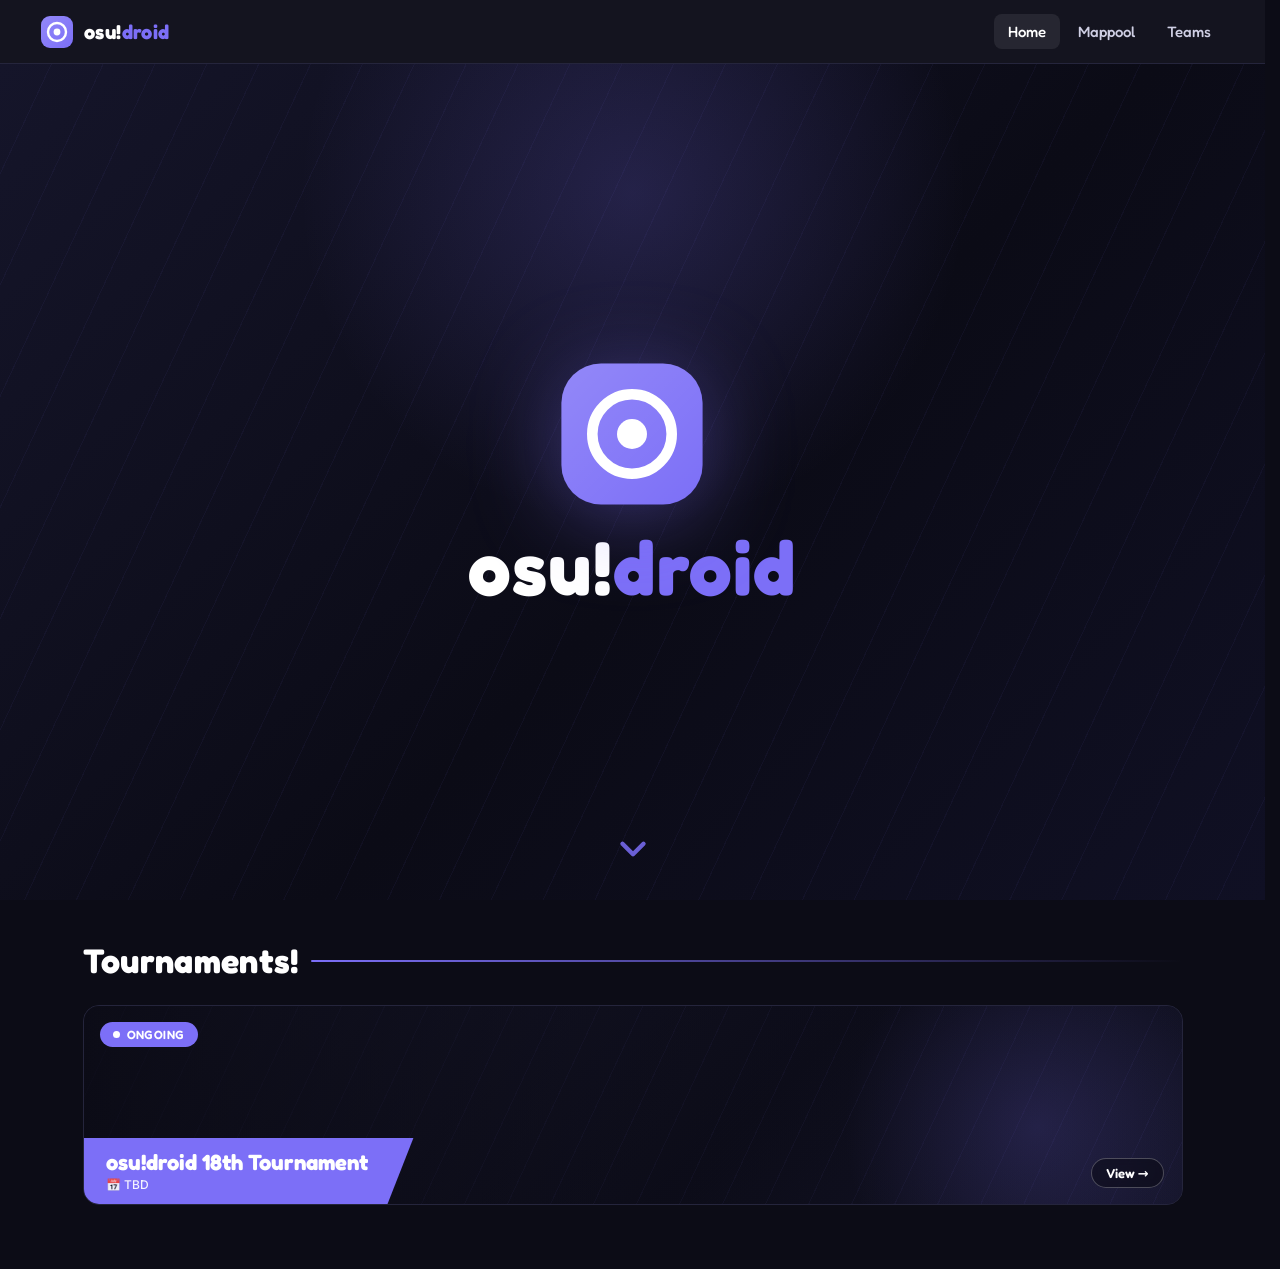
==== index.html @ 7a6aa954 "Improve artist-title construction logic Refactor artist and title assignment logic to avoid duplicat" ====
<!DOCTYPE html>
<html lang="en">
<head>
<meta charset="UTF-8">
<meta name="viewport" content="width=device-width, initial-scale=1.0">
<title>osu!droid Tournament Hub</title>
<link rel="preconnect" href="https://fonts.googleapis.com">
<link rel="preconnect" href="https://fonts.gstatic.com" crossorigin>
<link href="https://fonts.googleapis.com/css2?family=Fredoka:wght@500;600;700&family=Inter:wght@400;500;600;700;800&display=swap" rel="stylesheet">
<style>
:root {
  --bg: #0c0c16;
  --surface: #14141f;
  --surface2: #1b1b2b;
  --surface3: #232338;
  --border: #25253c;
  --border2: #33334f;
  --text: #f0f0f6;
  --muted: #8585a8;
  --accent: #7c6ff7;
  --accent2: #5a4fd4;
  --gold: #f5c842;
  --silver: #b0b8c8;
  --bronze: #cd7f32;
  --green: #66bb6a;
  --red: #ef5350;
  --blue: #4a9ade;
  --nm: #6fcf6f; --hd: #e8c84a; --hr: #e05050;
  --dt: #9b5de5; --fl: #26c6da; --tb: #ff6ec7;
  --pr: #4a9ade; --fm: #56c8c8;
  --head: 'Fredoka','Segoe UI',system-ui,sans-serif;
  --body: 'Inter','Segoe UI',system-ui,sans-serif;
}
*{box-sizing:border-box;margin:0;padding:0;}
html{scrollbar-gutter:stable;}
body{background:var(--bg);color:var(--text);font-family:var(--body);min-height:100vh;}
h1,h2,h3,.site-title{font-family:var(--head);}

/* TOP NAV */
.topbar{background:var(--surface);border-bottom:1px solid var(--border);padding:0 2.5rem;display:flex;align-items:center;justify-content:space-between;height:64px;position:sticky;top:0;z-index:50;}
.brand{display:flex;align-items:center;gap:10px;cursor:pointer;}
.brand img{height:36px;width:auto;display:block;border-radius:7px;}
.brand .brand-mark{display:flex;align-items:center;}
.brand .brand-word{font-family:var(--head);font-size:20px;font-weight:700;color:#fff;letter-spacing:0.02em;}
.brand .brand-word span{color:var(--accent);}
.nav-links{display:flex;gap:4px;align-items:center;}
.nav-link{font-family:var(--head);font-size:15px;font-weight:500;color:#cfcfe4;cursor:pointer;padding:8px 14px;border-radius:8px;transition:all .15s;}
.nav-link:hover{color:#fff;background:rgba(255,255,255,0.08);}
.nav-link.active{color:#fff;background:rgba(255,255,255,0.08);}
.admin-btn{font-family:var(--head);background:none;border:1px solid transparent;color:var(--muted);font-size:14px;font-weight:500;padding:7px 14px;border-radius:8px;cursor:pointer;transition:all 0.15s;}
.admin-btn:hover{background:rgba(255,255,255,0.08);color:#fff;}
.admin-btn.active{background:rgba(255,255,255,0.08);color:#fff;}

@keyframes fadeUp{from{opacity:0;transform:translateY(16px);}to{opacity:1;transform:translateY(0);}}
@keyframes fadeIn{from{opacity:0;}to{opacity:1;}}
@keyframes pulse{0%,100%{opacity:1;}50%{opacity:.35;}}

/* ===== SPLASH (intro hero on entry) ===== */
.splash{position:relative;height:calc(100vh - 64px);min-height:460px;display:flex;align-items:center;justify-content:center;overflow:hidden;
  background:linear-gradient(135deg,#15152a 0%,#0b0b16 55%,#101024 100%);}
.splash::before{content:'';position:absolute;inset:0;background-image:repeating-linear-gradient(115deg,transparent 0 46px,rgba(124,111,247,0.05) 46px 47px);pointer-events:none;}
.splash::after{content:'';position:absolute;top:-30%;left:50%;transform:translateX(-50%);width:760px;height:760px;background:radial-gradient(circle,rgba(124,111,247,0.20),transparent 62%);pointer-events:none;}
.splash-bg{position:absolute;inset:0;background-size:cover;background-position:center;z-index:1;}
.splash-ov{position:absolute;inset:0;z-index:1;display:none;background:linear-gradient(180deg,rgba(8,8,16,0.45) 0%,rgba(8,8,16,0.72) 100%);}
.splash.has-img .splash-ov{display:block;}
.splash-inner{position:relative;z-index:2;display:flex;flex-direction:column;align-items:center;text-align:center;padding:1rem;animation:fadeUp .7s ease both;}
.splash-img{max-height:230px;max-width:min(82vw,580px);width:auto;display:block;filter:drop-shadow(0 12px 44px rgba(124,111,247,.35));}
.splash-mark{display:flex;flex-direction:column;align-items:center;gap:20px;}
.splash-mark svg{filter:drop-shadow(0 12px 44px rgba(124,111,247,.4));}
.splash-word{font-family:var(--head);font-size:clamp(40px,8vw,76px);font-weight:700;color:#fff;line-height:1;letter-spacing:.02em;}
.splash-word span{color:var(--accent);}
.splash-chevron{position:absolute;bottom:30px;left:50%;transform:translateX(-50%);cursor:pointer;color:var(--accent);z-index:2;opacity:.85;animation:chevBounce 1.9s ease-in-out infinite;}
.splash-chevron:hover{opacity:1;}
.splash-chevron svg{display:block;}
@keyframes chevBounce{0%,100%{transform:translate(-50%,0);}50%{transform:translate(-50%,12px);}}
@media(max-width:680px){.splash-mark svg{width:100px;height:100px;}}

/* ===== TOURNAMENT GALLERY (home) ===== */
.home{max-width:1180px;margin:0 auto;padding:2.5rem 2.5rem 4rem;}
.tour-heading{font-family:var(--head);font-size:34px;font-weight:700;color:#fff;letter-spacing:.01em;margin-bottom:1.5rem;display:flex;align-items:center;gap:12px;}
.tour-heading::after{content:'';flex:1;height:2px;background:linear-gradient(90deg,var(--accent),transparent);border-radius:2px;}
.tour-gallery{display:flex;flex-direction:column;gap:20px;}

.tcard{position:relative;height:200px;border-radius:16px;overflow:hidden;cursor:pointer;border:1px solid var(--border);background:var(--surface2);
  transition:transform .18s ease,border-color .18s ease,box-shadow .18s ease;animation:fadeUp .5s ease both;}
.tcard:hover{transform:translateY(-3px);border-color:var(--accent);box-shadow:0 12px 34px -12px rgba(124,111,247,.55);}
.tcard-bg{position:absolute;inset:0;background-size:cover;background-position:center;}
/* fallback diagonal pattern when no banner image */
.tcard-bg.fallback{background:linear-gradient(135deg,#1a1a30 0%,#0e0e1c 60%,#15152a 100%);}
.tcard-bg.fallback::before{content:'';position:absolute;inset:0;background-image:repeating-linear-gradient(115deg,transparent 0 38px,rgba(124,111,247,0.06) 38px 39px);}
.tcard-bg.fallback::after{content:'';position:absolute;top:-45%;right:-6%;width:420px;height:420px;background:radial-gradient(circle,rgba(124,111,247,0.22),transparent 65%);}
.tcard-overlay{position:absolute;inset:0;background:linear-gradient(90deg,rgba(8,8,16,.78) 0%,rgba(8,8,16,.32) 45%,rgba(8,8,16,.12) 100%);}
.tcard-status{position:absolute;top:16px;left:16px;z-index:3;display:inline-flex;align-items:center;gap:7px;font-family:var(--head);font-weight:600;font-size:12px;padding:5px 13px;border-radius:20px;letter-spacing:.04em;color:#fff;text-transform:uppercase;}
.tcard-status .dot{width:7px;height:7px;border-radius:50%;background:#fff;}
.tcard-status.ongoing{background:var(--accent);}
.tcard-status.ongoing .dot{animation:pulse 1.6s ease-in-out infinite;}
.tcard-status.finished{background:rgba(80,80,110,.85);}
.tcard-status.upcoming{background:var(--blue);}
.tcard-label{position:absolute;left:0;bottom:0;z-index:3;background:var(--accent);color:#fff;padding:12px 46px 12px 22px;
  clip-path:polygon(0 0, 100% 0, calc(100% - 26px) 100%, 0 100%);max-width:78%;}
.tcard-name{font-family:var(--head);font-size:22px;font-weight:700;line-height:1.1;display:block;overflow:hidden;text-overflow:ellipsis;white-space:nowrap;}
.tcard-dates{font-size:12px;font-weight:500;opacity:.92;display:flex;align-items:center;gap:6px;margin-top:3px;}
.tcard-go{position:absolute;right:18px;bottom:16px;z-index:3;font-family:var(--head);font-size:13px;font-weight:600;color:#fff;background:rgba(0,0,0,.35);border:1px solid rgba(255,255,255,.25);padding:6px 14px;border-radius:20px;backdrop-filter:blur(4px);}
.tcard:hover .tcard-go{background:var(--accent);border-color:var(--accent);}

/* add-tournament card (admin only) */
.tcard-add{height:120px;border:2px dashed var(--border2);border-radius:16px;display:flex;align-items:center;justify-content:center;gap:10px;
  color:var(--muted);font-family:var(--head);font-weight:600;font-size:16px;cursor:pointer;background:var(--surface);transition:all .15s;}
.tcard-add:hover{border-color:var(--accent);color:var(--accent);}
.home-empty{text-align:center;padding:4rem 2rem;color:var(--muted);}

/* STATS HEADER */
.stats-header{padding:1.5rem 2.5rem 0;display:flex;align-items:center;gap:14px;flex-wrap:wrap;}
.stats-back{background:var(--surface2);border:1px solid var(--border2);color:var(--text);font-family:var(--head);font-size:13px;font-weight:600;padding:7px 14px;border-radius:8px;cursor:pointer;transition:all .15s;}
.stats-back:hover{border-color:var(--accent);color:var(--accent);}
.stats-title{font-family:var(--head);font-size:22px;font-weight:700;color:#fff;}
.stats-title span{color:var(--accent);}
.stats-bracket-btn{margin-left:auto;background:var(--surface2);border:1px solid var(--border2);color:var(--text);font-family:var(--head);font-size:13px;font-weight:600;padding:7px 14px;border-radius:8px;cursor:pointer;transition:all .15s;}
.stats-bracket-btn:hover{border-color:var(--accent);color:var(--accent);}

/* STAGE TABS */
.stage-bar{background:var(--surface);border-bottom:1px solid var(--border);padding:0 2.5rem;display:flex;gap:4px;overflow-x:auto;overflow-y:hidden;margin-top:1rem;}
.stage-tab{font-family:var(--head);padding:14px 20px;font-size:15px;font-weight:500;color:var(--muted);cursor:pointer;border-bottom:3px solid transparent;white-space:nowrap;transition:color 0.15s;margin-bottom:-1px;}
.stage-tab:hover{color:var(--text);}
.stage-tab.active{color:#fff;border-bottom-color:var(--accent);}

/* VIEW TABS */
.view-bar{padding:1.5rem 2.5rem 0;display:flex;gap:8px;max-width:1400px;margin:0 auto;}
.view-tab{font-family:var(--head);padding:9px 20px;font-size:15px;font-weight:500;color:var(--muted);cursor:pointer;border-radius:10px 10px 0 0;border:1px solid transparent;border-bottom:none;transition:all 0.15s;}
.view-tab:hover{color:var(--text);}
.view-tab.active{color:#fff;background:var(--surface);border-color:var(--border);}

/* MAIN */
.main{padding:0 2.5rem 2rem;max-width:1400px;margin:0 auto;}
.panel{background:var(--surface);border:1px solid var(--border);border-radius:0 14px 14px 14px;padding:1.5rem;display:none;}
.panel.show{display:block;animation:panelIn .35s cubic-bezier(.22,.61,.36,1) both;}
@keyframes panelIn{from{opacity:0;transform:translateY(10px) scale(.995);}to{opacity:1;transform:translateY(0) scale(1);}}

/* SUMMARY */
.summary-bar{display:flex;gap:24px;flex-wrap:wrap;background:var(--surface2);border:1px solid var(--border);border-radius:14px;padding:16px 24px;margin-bottom:1.5rem;}
.sum-item .sum-val{font-family:var(--head);font-size:26px;font-weight:700;color:#fff;}
.sum-item .sum-lbl{font-size:10px;color:var(--muted);text-transform:uppercase;letter-spacing:0.07em;}

/* MAP GRID */
.map-grid{display:grid;grid-template-columns:repeat(3,1fr);gap:14px;}
@media(max-width:900px){.map-grid{grid-template-columns:repeat(2,1fr);}}
@media(max-width:560px){.map-grid{grid-template-columns:1fr;}}
.map-card{background:var(--surface2);border:1px solid var(--border);border-radius:14px;overflow:hidden;transition:border-color 0.15s,transform .15s;animation:fadeUp .4s ease both;}
.map-card:hover{border-color:var(--accent);transform:translateY(-3px);}
.map-card.empty-slot{opacity:.55;}
.map-card-head{padding:10px 14px;display:flex;align-items:center;gap:10px;border-bottom:1px solid var(--border);}
.slot-badge{font-size:11px;font-weight:700;padding:3px 8px;border-radius:6px;letter-spacing:0.05em;flex-shrink:0;cursor:pointer;}
.map-card-title{font-size:12px;color:var(--muted);overflow:hidden;text-overflow:ellipsis;white-space:nowrap;flex:1;}
.map-card-stats{padding:10px 14px;display:grid;grid-template-columns:1fr 1fr 1fr;gap:8px;text-align:center;}
.cs-val{font-family:var(--head);font-size:17px;font-weight:600;color:#fff;}
.cs-lbl{font-size:10px;color:var(--muted);text-transform:uppercase;letter-spacing:0.05em;margin-top:2px;}
.map-card-players{padding:0 14px 10px;}
.tp-row{display:grid;grid-template-columns:20px minmax(0,1fr) 64px 50px 84px;align-items:center;gap:6px;padding:5px 0;border-top:1px solid var(--border);font-size:12px;}
.tp-rank{font-weight:700;text-align:left;}
.tp-name{font-weight:500;overflow:hidden;text-overflow:ellipsis;white-space:nowrap;}
.tp-score{color:var(--accent);font-weight:600;font-size:11px;text-align:right;font-variant-numeric:tabular-nums;}
.tp-acc{color:#fff;font-size:11px;text-align:right;font-variant-numeric:tabular-nums;}
.tp-mods{font-size:10px;display:flex;gap:2px;flex-wrap:wrap;justify-content:flex-end;}
.empty-note{padding:14px;font-size:12px;color:var(--muted);text-align:center;}

/* LEADERBOARD */
.lb-section{margin-bottom:2rem;animation:fadeUp .4s ease both;}
.lb-head{display:flex;align-items:center;gap:12px;margin-bottom:10px;}
.lb-mapname{font-size:13px;color:var(--muted);overflow:hidden;text-overflow:ellipsis;white-space:nowrap;}
.lb-table{width:100%;border-collapse:collapse;font-size:13px;table-layout:fixed;}
.lb-table th{background:var(--surface2);color:var(--muted);font-size:11px;font-weight:600;text-transform:uppercase;letter-spacing:0.06em;padding:8px 12px;text-align:left;border-bottom:1px solid var(--border);cursor:pointer;user-select:none;white-space:nowrap;}
.lb-table th:hover{color:var(--text);}
.lb-table th.r{text-align:right;}
.lb-table th .sort-arrow{font-size:9px;margin-left:3px;opacity:.6;}
.lb-table td{padding:7px 12px;border-bottom:1px solid var(--border);overflow:hidden;}
.lb-table tr:last-child td{border-bottom:none;}
.lb-table tr:hover td{background:var(--surface2);}
.players-table td.rc, .lb-table td.rc{width:32px;overflow:visible;text-overflow:initial;white-space:nowrap;font-weight:700;color:var(--muted);}
.rc.r1{color:var(--gold)}.rc.r2{color:var(--silver)}.rc.r3{color:var(--bronze)}
.players-table td.rc.r1,.lb-table td.rc.r1{color:var(--gold);}
.players-table td.rc.r2,.lb-table td.rc.r2{color:var(--silver);}
.players-table td.rc.r3,.lb-table td.rc.r3{color:var(--bronze);}
.tp-rank.r1{color:var(--gold);}.tp-rank.r2{color:var(--silver);}.tp-rank.r3{color:var(--bronze);}
.rc.r1,.tp-rank.r1{text-shadow:0 0 8px rgba(245,200,66,0.5);}
.rc.r2,.tp-rank.r2{text-shadow:0 0 8px rgba(176,184,200,0.4);}
.rc.r3,.tp-rank.r3{text-shadow:0 0 8px rgba(205,127,50,0.45);}
.pc{font-weight:600;overflow:hidden;text-overflow:ellipsis;white-space:nowrap;}
.sc{font-weight:700;color:#fff;text-align:right;font-variant-numeric:tabular-nums;}
.ac{text-align:right;font-variant-numeric:tabular-nums;color:#fff;}
.ah{color:#fff}.am{color:#fff}.al{color:#fff;}
.mc-cell{text-align:right;}
.mod-pills-cell{text-align:right;white-space:normal;line-height:1.6;}

/* MOD PILLS */
.mp{display:inline-block;font-size:10px;font-weight:700;padding:1px 5px;border-radius:3px;margin:1px;}
.mp-NM{background:rgba(111,207,111,.2);color:var(--nm);}
.mp-HD{background:rgba(232,200,74,.2);color:var(--hd);}
.mp-HR{background:rgba(224,80,80,.2);color:var(--hr);}
.mp-DT{background:rgba(155,93,229,.2);color:var(--dt);}
.mp-NC{background:rgba(155,93,229,.35);color:#c8a0ff;}
.mp-FL{background:rgba(38,198,218,.2);color:var(--fl);}
.mp-PR{background:rgba(74,154,222,.2);color:var(--pr);}
.mp-FM{background:rgba(86,200,200,.2);color:var(--fm);}
.mp-EZ{background:rgba(100,200,100,.15);color:#90ee90;}
.mp-XX{background:rgba(150,150,150,.1);color:#888;}

/* SLOT COLORS */
.s-nm{background:rgba(111,207,111,.15);color:var(--nm);}
.s-hd{background:rgba(232,200,74,.15);color:var(--hd);}
.s-hr{background:rgba(224,80,80,.15);color:var(--hr);}
.s-dt{background:rgba(155,93,229,.15);color:var(--dt);}
.s-fl{background:rgba(38,198,218,.15);color:var(--fl);}
.s-tb{background:rgba(255,110,199,.16);color:var(--tb);}
.s-pr{background:rgba(74,154,222,.15);color:var(--pr);}
.s-fm{background:rgba(86,200,200,.15);color:var(--fm);}
.s-xx{background:rgba(150,150,150,.15);color:#aaa;}

/* PLAYER STATS TABLE */
.players-table{width:100%;border-collapse:collapse;font-size:13px;table-layout:fixed;}
.players-table th{background:var(--surface2);color:var(--muted);font-size:11px;font-weight:600;text-transform:uppercase;letter-spacing:0.06em;padding:8px 12px;text-align:left;border-bottom:1px solid var(--border);cursor:pointer;user-select:none;white-space:nowrap;}
.players-table th:hover{color:var(--text);}
.players-table th.r{text-align:right;}
.players-table th .sort-arrow{font-size:9px;margin-left:3px;opacity:.6;}
.players-table td{padding:7px 12px;border-bottom:1px solid var(--border);overflow:hidden;text-overflow:ellipsis;white-space:nowrap;}
.players-table tr:last-child td{border-bottom:none;}
.players-table tr:hover td{background:var(--surface2);}
.players-table .r{text-align:right;font-variant-numeric:tabular-nums;}
.players-table tbody tr{animation:fadeUp .4s ease both;}

/* EMPTY */
.empty{text-align:center;padding:4rem 2rem;color:var(--muted);font-size:15px;animation:fadeIn .3s ease both;}
.empty p{margin-top:8px;font-size:13px;}

/* ===== ADMIN PANEL ===== */
.admin-overlay{position:fixed;inset:0;background:rgba(0,0,0,0.7);z-index:100;display:none;align-items:flex-start;justify-content:flex-end;padding:56px 0 0;}
.admin-overlay.show{display:flex;}
.admin-panel{background:var(--surface);border-left:1px solid var(--border);width:420px;height:calc(100vh - 56px);overflow-y:auto;display:flex;flex-direction:column;}
.admin-header{padding:1.25rem 1.5rem;border-bottom:1px solid var(--border);display:flex;align-items:center;justify-content:space-between;flex-shrink:0;}
.admin-header h2{font-size:16px;font-weight:700;color:#fff;}
.close-btn{background:none;border:none;color:var(--muted);font-size:20px;cursor:pointer;padding:4px;}
.close-btn:hover{color:var(--text);}
.admin-body{padding:1.25rem 1.5rem;flex:1;}

.admin-section{margin-bottom:1.5rem;}
.admin-section-title{font-size:11px;font-weight:700;text-transform:uppercase;letter-spacing:0.08em;color:var(--muted);margin-bottom:10px;display:flex;align-items:center;gap:8px;}
.admin-section-title::after{content:'';flex:1;height:1px;background:var(--border);}
.editing-chip{font-family:var(--head);font-size:11px;font-weight:600;color:var(--accent);background:rgba(124,111,247,.12);border:1px solid rgba(124,111,247,.3);padding:2px 9px;border-radius:12px;text-transform:none;letter-spacing:0;}

.stage-select-row{display:flex;gap:8px;flex-wrap:wrap;margin-bottom:10px;}
.stage-pill{padding:5px 12px;font-size:12px;font-weight:600;border-radius:20px;border:1px solid var(--border2);color:var(--muted);cursor:pointer;transition:all 0.15s;}
.stage-pill:hover{border-color:var(--accent);color:var(--accent);}
.stage-pill.active{background:var(--accent);border-color:var(--accent);color:#fff;}
.stage-pill.vis-on{background:rgba(102,187,106,0.15);border-color:var(--green);color:var(--green);}
.stage-pill.vis-off{background:transparent;border-color:var(--border);color:var(--muted);opacity:.6;text-decoration:line-through;}

/* tournament rows in admin */
.adm-tour-list{display:flex;flex-direction:column;gap:6px;margin-bottom:10px;}
.adm-tour-item{background:var(--surface2);border:1px solid var(--border);border-radius:8px;padding:8px 12px;display:flex;align-items:center;gap:10px;cursor:pointer;transition:border-color .15s;}
.adm-tour-item.active{border-color:var(--accent);background:rgba(124,111,247,.08);}
.adm-tour-name{flex:1;min-width:0;font-size:13px;font-weight:600;color:var(--text);overflow:hidden;text-overflow:ellipsis;white-space:nowrap;}
.adm-tour-badge{font-size:10px;color:var(--muted);}
.adm-tour-open{background:none;border:1px solid var(--border2);color:var(--muted);font-size:10px;padding:2px 7px;border-radius:4px;cursor:pointer;flex-shrink:0;}
.adm-tour-open:hover{border-color:var(--accent);color:var(--accent);}

.field-label{font-size:12px;color:var(--muted);margin-bottom:6px;}
input[type=text],input[type=url]{width:100%;background:var(--bg);border:1px solid var(--border2);border-radius:8px;padding:9px 12px;color:var(--text);font-size:13px;outline:none;margin-bottom:10px;}
input[type=text]:focus,input[type=url]:focus{border-color:var(--accent);}
input::placeholder{color:var(--muted);}
select{width:100%;background:var(--bg);border:1px solid var(--border2);border-radius:8px;padding:9px 12px;color:var(--text);font-size:13px;outline:none;margin-bottom:10px;cursor:pointer;}
select:focus{border-color:var(--accent);}
.btn{background:var(--accent);color:#fff;border:none;border-radius:8px;padding:9px 18px;font-size:13px;font-weight:600;cursor:pointer;transition:background 0.15s;width:100%;}
.btn:hover{background:var(--accent2);}
.btn.danger{background:#b71c1c;}
.btn.danger:hover{background:#d32f2f;}
.btn.secondary{background:var(--surface2);color:var(--text);border:1px solid var(--border2);}
.btn.secondary:hover{background:var(--surface3);}
.fetch-status{font-size:12px;color:var(--muted);margin-top:6px;min-height:16px;}
.fetch-status.ok{color:var(--green);}
.fetch-status.err{color:var(--red);}

/* FILE UPLOAD */
.file-row{display:flex;gap:8px;align-items:center;margin-bottom:10px;}
.file-btn{position:relative;overflow:hidden;display:inline-flex;align-items:center;gap:7px;background:var(--surface2);border:1px solid var(--border2);color:var(--text);font-size:13px;font-weight:600;padding:9px 14px;border-radius:8px;cursor:pointer;transition:all .15s;flex:1;justify-content:center;}
.file-btn:hover{border-color:var(--accent);color:var(--accent);}
.file-btn input[type=file]{position:absolute;inset:0;opacity:0;cursor:pointer;}
.img-preview{width:100%;height:120px;border-radius:8px;border:1px solid var(--border);background:var(--surface2) center/cover no-repeat;margin-bottom:10px;display:none;}
.img-preview.show{display:block;}
.logo-preview{height:48px;width:auto;border-radius:6px;border:1px solid var(--border);display:none;}
.logo-preview.show{display:block;}

/* MATCH LIST */
.match-list{display:flex;flex-direction:column;gap:6px;}
.match-item{background:var(--surface2);border:1px solid var(--border);border-radius:8px;padding:8px 12px;display:flex;align-items:center;gap:10px;}
.match-info{flex:1;min-width:0;}
.match-name{font-size:12px;font-weight:600;color:var(--text);}
.match-id{font-size:11px;color:var(--muted);}
.match-del{background:none;border:none;color:var(--muted);cursor:pointer;font-size:14px;padding:2px 6px;}
.match-del:hover{color:var(--red);}

/* MAP ORDER EDITOR */
.map-order-list{display:flex;flex-direction:column;gap:4px;}
.map-order-item{background:var(--surface2);border:1px solid var(--border);border-radius:8px;padding:8px 12px;display:flex;align-items:center;gap:10px;cursor:grab;user-select:none;}
.map-order-item.dragging{opacity:0.4;}
.map-order-item.drag-over{border-color:var(--accent);}
.drag-handle{color:var(--muted);font-size:14px;flex-shrink:0;}
.map-order-slot{flex-shrink:0;}
.map-order-name{flex:1;font-size:12px;color:var(--muted);overflow:hidden;text-overflow:ellipsis;white-space:nowrap;}
.slot-edit-btn{background:none;border:1px solid var(--border2);color:var(--muted);font-size:10px;padding:2px 7px;border-radius:4px;cursor:pointer;}
.slot-edit-btn:hover{border-color:var(--accent);color:var(--accent);}

/* SLOT PICKER MODAL */
.modal-overlay{position:fixed;inset:0;background:rgba(0,0,0,0.8);z-index:200;display:none;align-items:center;justify-content:center;}
.modal-overlay.show{display:flex;}
.modal{background:var(--surface);border:1px solid var(--border2);border-radius:12px;padding:1.5rem;width:340px;}
.modal h3{font-size:15px;font-weight:700;color:#fff;margin-bottom:4px;}
.modal-sub{font-size:12px;color:var(--muted);margin-bottom:1rem;overflow:hidden;text-overflow:ellipsis;white-space:nowrap;}
.slot-grid{display:grid;grid-template-columns:repeat(4,1fr);gap:6px;margin-bottom:1rem;}
.slot-opt{padding:6px 4px;text-align:center;font-size:11px;font-weight:700;border-radius:6px;cursor:pointer;border:1px solid transparent;transition:all 0.1s;}
.slot-opt:hover{opacity:0.85;}
.slot-opt.selected{border-color:#fff;}
.modal-actions{display:flex;gap:8px;}
.modal-actions button{flex:1;padding:8px;border-radius:7px;font-size:13px;font-weight:600;cursor:pointer;border:none;}
.modal-cancel{background:var(--surface2);color:var(--text);}
.modal-ok{background:var(--accent);color:#fff;}

/* DANGER ZONE */
.danger-box{background:rgba(183,28,28,0.1);border:1px solid rgba(239,83,80,0.3);border-radius:8px;padding:1rem;}
.danger-box p{font-size:12px;color:#ef9a9a;margin-bottom:10px;}

/* PLAYER PROFILE MODAL */
.pc.clickable{cursor:pointer;transition:color .15s;}
.pc.clickable:hover{color:var(--accent);}
.profile-overlay{position:fixed;inset:0;background:rgba(0,0,0,0.75);z-index:300;display:none;align-items:center;justify-content:center;padding:2rem;}
.profile-overlay.show{display:flex;animation:fadeIn .2s ease both;}
.profile-modal{background:var(--surface);border:1px solid var(--border2);border-radius:14px;width:640px;max-width:100%;max-height:85vh;display:flex;flex-direction:column;animation:fadeUp .3s ease both;}
.profile-head{padding:1.25rem 1.5rem;border-bottom:1px solid var(--border);display:flex;align-items:center;gap:14px;}
.profile-avatar{width:52px;height:52px;border-radius:50%;background:linear-gradient(135deg,var(--accent),var(--accent2));display:flex;align-items:center;justify-content:center;font-size:22px;font-weight:800;color:#fff;flex-shrink:0;background-size:cover;background-position:center;}
.profile-avatar.has-img{background-color:var(--surface);border:1px solid var(--border2);}
.profile-name-link{color:inherit;text-decoration:none;}
.profile-name-link:hover{text-decoration:underline;color:var(--accent);}
.profile-name{font-size:20px;font-weight:800;color:#fff;flex:1;overflow:hidden;text-overflow:ellipsis;white-space:nowrap;}
.profile-stage{font-size:12px;color:var(--muted);}
.profile-body{padding:1.25rem 1.5rem;overflow-y:auto;}
.profile-stats{display:grid;grid-template-columns:repeat(4,1fr);gap:12px;margin-bottom:1.25rem;}
.pstat{background:var(--surface2);border:1px solid var(--border);border-radius:10px;padding:12px;text-align:center;}
.pstat-val{font-size:18px;font-weight:700;color:#fff;}
.pstat-lbl{font-size:10px;color:var(--muted);text-transform:uppercase;letter-spacing:0.06em;margin-top:3px;}
.profile-section-title{font-size:11px;font-weight:700;text-transform:uppercase;letter-spacing:0.08em;color:var(--muted);margin:0 0 10px;}
.profile-scores{width:100%;border-collapse:collapse;font-size:13px;}
.profile-scores th{color:var(--muted);font-size:10px;font-weight:600;text-transform:uppercase;letter-spacing:0.06em;padding:6px 10px;text-align:left;border-bottom:1px solid var(--border);}
.profile-scores th.r{text-align:right;}
.profile-scores td{padding:6px 10px;border-bottom:1px solid var(--border);}
.profile-scores tr:last-child td{border-bottom:none;}
.profile-scores tr{animation:fadeUp .35s ease both;}
.profile-scores .r{text-align:right;font-variant-numeric:tabular-nums;color:#fff;}
.profile-close{background:none;border:none;color:var(--muted);font-size:22px;cursor:pointer;padding:4px;line-height:1;}
.profile-close:hover{color:var(--text);}

/* PLAYER SEARCH */
.player-search-wrap{margin-bottom:8px;display:flex;align-items:center;gap:8px;background:var(--surface2);border:1px solid var(--border2);border-radius:8px;padding:0 12px;max-width:320px;height:38px;transition:border-color .15s;}
.player-search-wrap:focus-within{border-color:var(--accent);}
.player-search-wrap .player-search{flex:1 1 auto;width:auto;min-width:0;height:100%;background:transparent;border:0;margin:0;padding:0;color:var(--text);font-size:13px;font-family:inherit;line-height:38px;outline:none;box-shadow:none;appearance:none;}
.player-search-wrap .player-search:focus{border:0;}
.player-search::placeholder{color:var(--muted);}
.player-search-icon{color:var(--accent);font-size:14px;flex-shrink:0;line-height:1;display:flex;align-items:center;pointer-events:none;}
.search-count{font-size:12px;color:var(--muted);margin:0 0 14px;}

/* FLIP sort: suppress entrance animation while reordering */
.players-table.no-entrance tbody tr{animation:none;}
.players-table tbody tr td{will-change:transform;}

/* ===== MATCHES VIEW ===== */
.match-cards{display:flex;flex-direction:column;gap:10px;}
.mm-card{background:var(--surface2);border:1px solid var(--border);border-radius:12px;padding:14px 18px;display:flex;align-items:center;gap:16px;cursor:pointer;transition:border-color .15s,transform .15s;animation:fadeUp .4s ease both;}
.mm-card:hover{border-color:var(--accent);transform:translateY(-2px);}
.mm-card-main{flex:1;min-width:0;}
.mm-card-name{font-family:var(--head);font-size:16px;font-weight:600;color:#fff;overflow:hidden;text-overflow:ellipsis;white-space:nowrap;}
.mm-card-meta{font-size:12px;color:var(--muted);margin-top:3px;}
.mm-card-result{font-family:var(--head);font-weight:700;font-size:15px;white-space:nowrap;display:flex;align-items:center;gap:8px;}
.mm-card-go{color:var(--muted);font-size:18px;flex-shrink:0;}
.mm-card:hover .mm-card-go{color:var(--accent);}

/* match detail */
.mm-detail{animation:fadeUp .4s ease both;}
.mm-back{background:var(--surface2);border:1px solid var(--border2);color:var(--text);font-family:var(--head);font-size:13px;font-weight:600;padding:7px 14px;border-radius:8px;cursor:pointer;transition:all .15s;margin-bottom:1.25rem;}
.mm-back:hover{border-color:var(--accent);color:var(--accent);}
.mm-scoreboard{display:flex;align-items:center;justify-content:center;gap:22px;background:var(--surface2);border:1px solid var(--border);border-radius:14px;padding:20px 24px;margin-bottom:1.5rem;flex-wrap:wrap;}
.mm-team{font-family:var(--head);font-weight:700;font-size:18px;display:flex;align-items:center;gap:10px;}
.mm-team.win{text-shadow:0 0 14px currentColor;}
.mm-team-tally{font-size:34px;line-height:1;}
.mm-vs{font-family:var(--head);color:var(--muted);font-size:14px;font-weight:600;}
.mm-winner-line{text-align:center;font-size:12px;color:var(--muted);margin:-8px 0 1.25rem;text-transform:uppercase;letter-spacing:.06em;}
.team-red{color:var(--red);} .team-blue{color:var(--blue);}
.mm-maps{display:flex;flex-direction:column;gap:8px;}
.mm-map{background:var(--surface2);border:1px solid var(--border);border-radius:10px;padding:10px 14px;display:grid;grid-template-columns:46px minmax(0,1fr) auto;align-items:center;gap:12px;animation:fadeUp .4s ease both;}
.mm-map-name{font-size:13px;color:var(--text);overflow:hidden;text-overflow:ellipsis;white-space:nowrap;}
.mm-map-name .mm-sub{font-size:11px;color:var(--muted);margin-top:2px;overflow:hidden;text-overflow:ellipsis;white-space:nowrap;}
.mm-map-result{display:flex;align-items:center;gap:10px;font-family:var(--head);font-weight:600;font-size:13px;font-variant-numeric:tabular-nums;white-space:nowrap;}
.mm-side{display:flex;flex-direction:column;align-items:flex-end;line-height:1.15;}
.mm-side.win{font-weight:700;}
.mm-side .mm-side-sub{font-size:10px;color:var(--muted);font-weight:500;}
.mm-dash{color:var(--muted);}
.mm-empty{text-align:center;padding:4rem 2rem;color:var(--muted);}
.mm-team-name{font-size:18px;}
.mm-team{gap:12px;}

/* match-detail: per-map result-screen scoreboards */
.mm-mapcard{background:var(--surface2);border:1px solid var(--border);border-radius:12px;padding:12px 14px;margin-bottom:10px;animation:fadeUp .4s ease both;}
.mm-mapcard-head{display:flex;align-items:center;gap:10px;margin-bottom:10px;}
.mm-mapcard-head .mm-map-name{font-size:14px;font-weight:600;color:#fff;}
.mm-cols{display:grid;grid-template-columns:1fr 1fr;gap:10px;}
.mm-col{display:flex;flex-direction:column;gap:5px;background:var(--surface);border:1px solid var(--border);border-radius:8px;padding:8px;}
.mm-col.win{border-color:var(--accent);box-shadow:0 0 0 1px var(--accent) inset;}
.mm-pl{display:grid;grid-template-columns:minmax(0,1fr) auto auto auto;align-items:center;gap:8px;font-size:12px;padding:3px 4px;border-radius:6px;}
.mm-pl-name{font-weight:600;overflow:hidden;text-overflow:ellipsis;white-space:nowrap;}
.mm-pl.team-red .mm-pl-name{color:var(--red);}
.mm-pl.team-blue .mm-pl-name{color:var(--blue);}
.mm-pl.mm-top .mm-pl-name{color:var(--accent);}
.mm-pl-acc{color:var(--muted);font-variant-numeric:tabular-nums;}
.mm-pl-score{font-family:var(--head);font-weight:700;font-variant-numeric:tabular-nums;color:#fff;}
.mm-pl-mods{display:flex;gap:3px;justify-content:flex-end;}
.mm-pl-empty{color:var(--muted);font-size:12px;text-align:center;padding:4px;}
.mm-manual{color:var(--accent);font-size:10px;}
.mm-map-foot{display:flex;align-items:center;justify-content:space-between;gap:10px;margin-top:10px;padding-top:8px;border-top:1px solid var(--border);}
.mm-foot-side{display:flex;flex-direction:column;line-height:1.2;}
.mm-foot-side.team-blue{align-items:flex-end;}
.mm-foot-lbl{font-size:10px;color:var(--muted);text-transform:uppercase;letter-spacing:.04em;}
.mm-foot-val{font-family:var(--head);font-weight:700;font-size:15px;font-variant-numeric:tabular-nums;}
.mm-foot-side.team-red .mm-foot-val{color:var(--red);}
.mm-foot-side.team-blue .mm-foot-val{color:var(--blue);}
.mm-foot-margin{font-size:11px;color:var(--muted);text-transform:uppercase;letter-spacing:.05em;text-align:center;flex:1;}

/* in-match add-score form (admin only) */
.mm-addbox{margin-top:1.5rem;background:var(--surface2);border:1px solid var(--border);border-radius:12px;padding:14px 16px;}
.mm-addbox-title{font-family:var(--head);font-weight:600;font-size:13px;color:var(--accent);margin-bottom:10px;}
.mm-addgrid{display:flex;flex-wrap:wrap;gap:8px;align-items:center;}
.mm-addgrid select,.mm-addgrid input{background:var(--surface);border:1px solid var(--border2);color:var(--text);border-radius:7px;padding:7px 9px;font-size:12px;}
.mm-addgrid #mm-add-map{flex:1 1 220px;min-width:160px;}
.mm-addgrid #mm-add-player{flex:1 1 130px;min-width:110px;}
.mm-addgrid #mm-add-score,.mm-addgrid #mm-add-acc{width:90px;}
.mm-addgrid #mm-add-mods{width:120px;}
.mm-addgrid #mm-add-team{width:80px;}

/* draggable match rows in admin */
.match-item[draggable]{cursor:grab;}
.match-item.dragging{opacity:0.4;}
.match-item.drag-over{border-color:var(--accent);}

/* TOURNAMENT BRACKET (Challonge embed, recolored) */
.bracket-page{padding:1.5rem 2rem 3rem;max-width:100%;}
.bracket-top{display:flex;align-items:center;gap:14px;margin-bottom:1.25rem;flex-wrap:wrap;}
.bracket-top h1{font-size:22px;font-weight:800;color:#fff;}
.bracket-back{background:var(--surface2);border:1px solid var(--border2);color:var(--text);font-size:13px;font-weight:600;padding:7px 14px;border-radius:8px;cursor:pointer;transition:all .15s;}
.bracket-back:hover{border-color:var(--accent);color:var(--accent);}
.bracket-hint{font-size:12px;color:var(--muted);}
.bracket-embed-wrap{background:var(--surface);border:1px solid var(--border);border-radius:12px;padding:8px;overflow:hidden;animation:fadeUp .4s ease both;}
/* recolor challonge's orange accents toward our purple; keep grey boxes/white text */
.bracket-embed{width:100%;min-height:600px;height:78vh;border:0;border-radius:8px;display:block;
  filter:hue-rotate(248deg) saturate(1.15);}
.bracket-empty{text-align:center;padding:4rem 2rem;color:var(--muted);}
.bracket-open-link{font-size:12px;color:var(--accent);text-decoration:none;margin-left:auto;}
.bracket-open-link:hover{text-decoration:underline;}

/* MAPPOOL PAGE */
.mp-pool{display:flex;flex-direction:column;gap:30px;padding:1.25rem 0;}
.mp-row{display:flex;flex-wrap:wrap;gap:16px;justify-content:center;}
.mp-card{position:relative;border-radius:14px;overflow:hidden;border:1px solid var(--border);width:380px;max-width:100%;min-height:172px;display:flex;animation:fadeUp .4s ease both;box-shadow:0 4px 18px rgba(0,0,0,.25);}
.mp-card-bg{position:absolute;inset:0;background-size:cover;background-position:center;background-color:var(--surface2);transition:transform .5s ease;}
.mp-card:hover .mp-card-bg{transform:scale(1.02);}
.mp-card-shade{position:absolute;inset:0;background:linear-gradient(180deg,rgba(10,12,20,.25) 0%,rgba(10,12,20,.66) 58%,rgba(10,12,20,.9) 100%);}
.mp-card-overlay{position:relative;z-index:1;display:flex;flex-direction:column;justify-content:space-between;gap:10px;padding:16px;width:100%;}
.mp-card-top{display:flex;align-items:center;gap:8px;flex-wrap:wrap;}
.mp-chip{font-family:var(--head);font-size:12px;font-weight:600;color:#fff;background:rgba(0,0,0,.45);border:1px solid rgba(255,255,255,.14);border-radius:999px;padding:3px 10px;backdrop-filter:blur(2px);}
.mp-chip.mp-sr{background:rgba(124,92,255,.35);border-color:rgba(124,92,255,.5);}
.mp-card-mid{margin-top:auto;}
.mp-title{font-family:var(--head);font-weight:700;font-size:22px;color:#fff;line-height:1.18;overflow:hidden;text-overflow:ellipsis;display:-webkit-box;-webkit-line-clamp:2;-webkit-box-orient:vertical;text-shadow:0 1px 8px rgba(0,0,0,.7);}
.mp-sub{font-size:14px;color:rgba(255,255,255,.82);margin-top:5px;overflow:hidden;text-overflow:ellipsis;white-space:nowrap;}
.mp-card-foot{display:flex;flex-direction:column;gap:5px;}
.mp-diffline{font-family:var(--head);font-size:13px;font-weight:600;color:rgba(255,255,255,.85);letter-spacing:.02em;border-top:1px solid rgba(255,255,255,.12);padding-top:8px;}
.mp-card.mp-empty{min-height:120px;background:var(--surface2);border-style:dashed;border-color:var(--border2);box-shadow:none;opacity:.72;}
.mp-card.mp-empty:hover{opacity:1;}
.mp-card.mp-empty .mp-card-overlay{justify-content:flex-start;}
.mp-empty-label{font-family:var(--head);font-weight:600;font-size:16px;font-style:italic;color:var(--muted);}

/* admin: mappool covers list */
.mpc-list{display:flex;flex-direction:column;gap:8px;}
.mpc-item{background:var(--surface2);border:1px solid var(--border);border-radius:8px;padding:8px 10px;}
.mpc-head{display:flex;align-items:center;gap:8px;margin-bottom:6px;}
.mpc-name{font-size:12px;font-weight:600;color:var(--text);overflow:hidden;text-overflow:ellipsis;white-space:nowrap;flex:1;min-width:0;}
.mpc-ok{font-size:11px;color:var(--accent);font-weight:600;white-space:nowrap;}
.mpc-row{display:flex;gap:6px;align-items:center;}
.mpc-input{flex:1;min-width:0;background:var(--surface);border:1px solid var(--border2);color:var(--text);border-radius:6px;padding:6px 8px;font-size:12px;}

/* TEAMS PAGE */
.teams-grid{display:grid;grid-template-columns:repeat(auto-fill,minmax(340px,1fr));gap:16px;padding:1.25rem 0;}
.team-card{background:var(--surface2);border:1px solid var(--border);border-radius:14px;overflow:hidden;animation:fadeUp .4s ease both;}
.team-card-head{display:flex;align-items:center;gap:10px;padding:14px 16px;background:linear-gradient(180deg,rgba(124,92,255,.16),transparent);border-bottom:1px solid var(--border);}
.team-name{font-family:var(--head);font-weight:700;font-size:18px;color:#fff;flex:1;min-width:0;overflow:hidden;text-overflow:ellipsis;white-space:nowrap;}
.team-count{font-size:12px;color:var(--muted);white-space:nowrap;}
.team-edit-btn{background:var(--surface);border:1px solid var(--border2);color:var(--text);font-size:12px;font-weight:600;padding:5px 10px;border-radius:7px;cursor:pointer;transition:all .15s;}
.team-edit-btn:hover{border-color:var(--accent);color:var(--accent);}
.team-del-btn{color:#ef5350;}
.team-del-btn:hover{border-color:#ef5350;color:#ef5350;}
.team-players{display:flex;flex-direction:column;gap:2px;padding:8px;}
.team-empty{font-size:12px;color:var(--muted);padding:14px;text-align:center;}
.team-player{display:flex;align-items:center;gap:12px;padding:8px 10px;border-radius:10px;transition:background .15s;}
.team-player:hover{background:rgba(255,255,255,.04);}
.pl-avatar{width:46px;height:46px;border-radius:50%;background-size:cover;background-position:center;background-color:var(--surface);border:1px solid var(--border2);flex-shrink:0;}
.pl-info{flex:1;min-width:0;}
.pl-top{display:flex;align-items:baseline;gap:8px;}
.pl-droid{font-family:var(--head);font-weight:600;font-size:15px;color:#cdb6ff;text-decoration:none;overflow:hidden;text-overflow:ellipsis;white-space:nowrap;}
a.pl-droid:hover{text-decoration:underline;color:var(--accent);}
.pl-rank{margin-left:auto;font-family:var(--head);font-weight:700;font-size:13px;color:var(--accent);white-space:nowrap;}
.pl-discord{font-size:12px;color:var(--muted);margin-top:2px;overflow:hidden;text-overflow:ellipsis;white-space:nowrap;}
.team-add-card{display:flex;align-items:center;justify-content:center;min-height:120px;border:2px dashed var(--border2);border-radius:14px;color:var(--muted);font-family:var(--head);font-weight:600;font-size:15px;cursor:pointer;transition:all .15s;}
.team-add-card:hover{border-color:var(--accent);color:var(--accent);background:rgba(124,92,255,.06);}

/* team editor modal */
.team-modal{width:560px;max-width:94vw;max-height:88vh;overflow-y:auto;}
#team-name-input{width:100%;background:var(--surface2);border:1px solid var(--border2);color:var(--text);border-radius:7px;padding:9px 10px;font-size:14px;}
.tp-edit-row{display:flex;flex-wrap:wrap;gap:6px;align-items:center;background:var(--surface2);border:1px solid var(--border);border-radius:8px;padding:8px;margin-bottom:6px;}
.tp-edit-row input{background:var(--surface);border:1px solid var(--border2);color:var(--text);border-radius:6px;padding:6px 8px;font-size:12px;}
.tp-e-prev{width:32px;height:32px;border-radius:50%;flex-shrink:0;background-size:cover;background-position:center;background-color:var(--surface);border:1px solid var(--border2);}
.tp-e-droid{flex:1 1 150px;min-width:120px;}
.tp-e-uid{width:90px;}
.tp-e-fetch{background:var(--surface)!important;border:1px solid var(--accent)!important;color:var(--accent)!important;border-radius:6px;padding:6px 10px;cursor:pointer;font-size:12px;font-family:var(--head);font-weight:600;}
.tp-e-fetch:hover{background:var(--accent)!important;color:#fff!important;}
.tp-e-status{flex:1 1 100%;font-size:11px;color:var(--muted);min-height:0;padding-left:2px;}
.tp-e-status.ok{color:#66bb6a;}
.tp-e-status.err{color:#ef5350;}
.tp-e-rank{width:90px;}
.tp-e-discord{flex:1 1 140px;min-width:120px;}
.tp-e-avatar{flex:1 1 100%;}
.tp-e-profile{flex:1 1 100%;}
.tp-e-del{background:var(--surface)!important;border:1px solid #ef535044!important;color:#ef5350!important;border-radius:6px;width:30px;cursor:pointer;font-size:12px;}
</style>
</head>
<body>

<!-- TOP BAR -->
<div class="topbar">
  <div class="brand" id="brand" onclick="goHome()"></div>
  <div class="nav-links">
    <div class="nav-link" id="nl-home" onclick="goHome()">Home</div>
    <div class="nav-link" id="nl-mappool" onclick="openMappool()">Mappool</div>
    <div class="nav-link" id="nl-teams" onclick="openTeams()">Teams</div>
    <button class="admin-btn" id="admin-toggle-btn" onclick="toggleAdmin()" style="display:none;">⚙ Admin</button>
  </div>
</div>

<!-- HOME: SPLASH + TOURNAMENT GALLERY -->
<div id="view-home">
  <section class="splash" id="splash-section">
    <div class="splash-bg" id="splash-bg"></div>
    <div class="splash-ov"></div>
    <div class="splash-inner" id="splash-inner"></div>
    <div class="splash-chevron" onclick="scrollToGallery()" title="Scroll to tournaments">
      <svg width="42" height="42" viewBox="0 0 24 24" fill="none" stroke="currentColor" stroke-width="2.5" stroke-linecap="round" stroke-linejoin="round"><polyline points="6 9 12 15 18 9"></polyline></svg>
    </div>
  </section>
  <div class="home">
    <h1 class="tour-heading" id="gallery-anchor">Tournaments!</h1>
    <div class="tour-gallery" id="tour-gallery"></div>
  </div>
</div>

<!-- STATS VIEW -->
<div id="view-stats" style="display:none;">

  <!-- STATS HEADER -->
  <div class="stats-header">
    <button class="stats-back" onclick="goHome()">← Tournaments</button>
    <div class="stats-title" id="stats-title"></div>
    <button class="stats-bracket-btn" onclick="openBracket()">Bracket</button>
  </div>

  <!-- STAGE BAR -->
  <div class="stage-bar" id="stage-bar"></div>

  <!-- VIEW TABS -->
  <div class="view-bar">
    <div class="view-tab active" id="vt-mappool" onclick="switchView('mappool')">Mappool Stats</div>
    <div class="view-tab" id="vt-leaderboard" onclick="switchView('leaderboard')">Player Leaderboard</div>
    <div class="view-tab" id="vt-players" onclick="switchView('players')">Players</div>
    <div class="view-tab" id="vt-matches" onclick="switchView('matches')">Matches</div>
  </div>

  <!-- MAIN CONTENT -->
  <div class="main">
    <div class="panel show" id="panel-mappool"></div>
    <div class="panel" id="panel-leaderboard"></div>
    <div class="panel" id="panel-players"></div>
    <div class="panel" id="panel-matches"></div>
  </div>

</div>

<!-- ADMIN OVERLAY -->
<div class="admin-overlay" id="admin-overlay" onclick="handleOverlayClick(event)">
  <div class="admin-panel" id="admin-panel">
    <div class="admin-header">
      <h2>⚙ Admin Panel</h2>
      <button class="close-btn" onclick="toggleAdmin()">✕</button>
    </div>
    <div class="admin-body">

      <!-- Site / logo -->
      <div class="admin-section">
        <div class="admin-section-title">Site Logo</div>
        <div class="field-label">Logo shown top-left (replaces the wordmark). Leave empty to use the built-in mark.</div>
        <img class="logo-preview" id="logo-preview" alt="logo preview">
        <div class="file-row">
          <label class="file-btn">📁 Upload logo<input type="file" accept="image/*" onchange="onLogoFile(this)"></label>
          <button class="btn secondary" style="width:auto;" onclick="removeLogo()">Remove</button>
        </div>
      </div>

      <!-- Home background -->
      <div class="admin-section">
        <div class="admin-section-title">Home Background</div>
        <div class="field-label">Full-screen image behind the intro logo on the home page. A dark overlay keeps the logo readable.</div>
        <div class="img-preview" id="splashbg-preview"></div>
        <div class="file-row">
          <label class="file-btn">📁 Upload background<input type="file" accept="image/*" onchange="onSplashBgFile(this)"></label>
          <button class="btn secondary" style="width:auto;" onclick="removeSplashBg()">Remove</button>
        </div>
      </div>

      <!-- Tournaments -->
      <div class="admin-section">
        <div class="admin-section-title">Tournaments</div>
        <div class="field-label">Select one to edit below, or open it on the site.</div>
        <div class="adm-tour-list" id="adm-tour-list"></div>
        <button class="btn secondary" onclick="addTournament()">＋ Add Tournament</button>
      </div>

      <!-- Tournament info (selected) -->
      <div class="admin-section">
        <div class="admin-section-title">Tournament Info <span class="editing-chip" id="adm-editing-chip">—</span></div>
        <div class="field-label">Name (first word is white, the rest takes the accent color)</div>
        <input type="text" id="meta-name" placeholder="osu!droid 18th Tournament" />
        <div class="field-label">Tagline / subtitle</div>
        <input type="text" id="meta-sub" placeholder="Mappool stats, leaderboards and live data…" />
        <div class="field-label">Format</div>
        <input type="text" id="meta-format" placeholder="Team VS / 1v1 / 4v4" />
        <div class="field-label">Status (Ongoing / Finished / Upcoming)</div>
        <input type="text" id="meta-status" placeholder="Ongoing" />
        <div class="field-label">Schedule / dates</div>
        <input type="text" id="meta-dates" placeholder="29/05/2026 – 16/08/2026" />
        <div class="field-label">Banner image (shown on the home gallery card)</div>
        <div class="img-preview" id="banner-preview"></div>
        <div class="file-row">
          <label class="file-btn">📁 Upload banner<input type="file" accept="image/*" onchange="onBannerFile(this)"></label>
          <button class="btn secondary" style="width:auto;" onclick="removeBanner()">Remove</button>
        </div>
        <button class="btn" onclick="saveTournamentInfo()">Save Tournament Info</button>
        <div class="fetch-status" id="meta-status-msg"></div>
      </div>

      <!-- Stage select -->
      <div class="admin-section">
        <div class="admin-section-title">Editing Stage</div>
        <div class="stage-select-row" id="admin-stage-pills"></div>
      </div>

      <!-- Stage visibility -->
      <div class="admin-section">
        <div class="admin-section-title">Visible Stages</div>
        <div class="field-label">Toggle which stages show up in the stage bar.</div>
        <div class="stage-select-row" id="admin-stage-visibility"></div>
      </div>

      <!-- Bracket -->
      <div class="admin-section">
        <div class="admin-section-title">Bracket (Challonge)</div>
        <div class="field-label">Paste this tournament's Challonge URL or slug. The Bracket page embeds it live, recolored to match the site.</div>
        <input type="text" id="challonge-input" placeholder="https://challonge.com/droiddiscordtour18" />
        <button class="btn" onclick="saveChallonge()">Save Bracket Link</button>
        <div class="fetch-status" id="challonge-status"></div>
      </div>

      <!-- Add match -->
      <div class="admin-section">
        <div class="admin-section-title">Add Match</div>
        <div class="field-label">Match URL or ID</div>
        <input type="url" id="add-match-input" placeholder="https://osudroid.kansenindex.dev/spectator/match_history?id=109" />
        <button class="btn" onclick="addMatch()">Load & Add Match</button>
        <div class="fetch-status" id="fetch-status"></div>
      </div>

      <!-- Add empty slot -->
      <div class="admin-section">
        <div class="admin-section-title">Add Unplayed Slot</div>
        <div class="field-label">For slots that weren't played (e.g. DT1, HD2) — adds a placeholder to the mappool & order.</div>
        <div class="slot-grid" id="empty-slot-grid" style="margin-top:8px;"></div>
      </div>

      <!-- Match list -->
      <div class="admin-section">
        <div class="admin-section-title">Matches in Stage</div>
        <div class="match-list" id="match-list"></div>
      </div>

      <!-- Map order -->
      <div class="admin-section">
        <div class="admin-section-title">Map Order & Slots</div>
        <div class="map-order-list" id="map-order-list"></div>
      </div>

      <!-- Mappool covers & stats -->
      <div class="admin-section">
        <div class="admin-section-title">Mappool — Covers & Stats</div>
        <div class="field-label">Paste each map's osu! link (e.g. osu.ppy.sh/beatmapsets/12345#osu/67890). The cover image and stats (SR/BPM/CS/AR/OD/HP) are fetched from osu! and shown on the Mappool page.</div>
        <div class="mpc-list" id="mpc-list"></div>
        <div class="fetch-status" id="mpc-status"></div>
      </div>

      <!-- Manual scores -->
      <div class="admin-section">
        <div class="admin-section-title">Manual Scores</div>
        <div class="field-label">For players who disconnected and are missing from match history. Adds a score to an already-played map of the selected stage.</div>
        <select id="ms-map"></select>
        <div style="display:flex;gap:8px;">
          <input type="text" id="ms-player" placeholder="Player name" style="flex:2;">
          <input type="text" id="ms-score" placeholder="Score" style="flex:1;">
        </div>
        <div style="display:flex;gap:8px;">
          <input type="text" id="ms-acc" placeholder="Accuracy % (e.g. 97.5)" style="flex:1;">
          <input type="text" id="ms-mods" placeholder="Mods e.g. HD PR" style="flex:1;">
        </div>
        <select id="ms-match"></select>
        <button class="btn" onclick="addManualScore()">Add Score</button>
        <div class="fetch-status" id="ms-status"></div>
        <div class="match-list" id="ms-list" style="margin-top:10px;"></div>
      </div>

      <!-- Danger zone -->
      <div class="admin-section">
        <div class="admin-section-title">Danger Zone</div>
        <div class="danger-box">
          <p>Clear all data for the selected stage of this tournament.</p>
          <button class="btn danger" onclick="clearStage()" style="margin-bottom:10px;">Clear Stage Data</button>
          <p>Delete this entire tournament. This cannot be undone.</p>
          <button class="btn danger" onclick="deleteTournament()">Delete Tournament</button>
        </div>
      </div>

    </div>
  </div>
</div>

<!-- SLOT PICKER MODAL -->
<div class="modal-overlay" id="slot-modal">
  <div class="modal">
    <h3>Set Slot</h3>
    <div class="modal-sub" id="slot-modal-mapname"></div>
    <div class="slot-grid" id="slot-grid"></div>
    <div class="modal-actions">
      <button class="modal-cancel" onclick="closeSlotModal()">Cancel</button>
      <button class="modal-ok" onclick="confirmSlot()">Apply</button>
    </div>
  </div>
</div>

<!-- TEAM EDITOR MODAL -->
<div class="modal-overlay" id="team-modal" onclick="handleTeamOverlayClick(event)">
  <div class="modal team-modal">
    <h3 id="team-modal-title">Edit Team</h3>
    <div class="field-label">Team name</div>
    <input type="text" id="team-name-input" placeholder="Team name" />
    <div class="field-label" style="margin-top:12px;">Players</div>
    <div id="team-players-edit"></div>
    <button class="btn secondary" style="margin-top:8px;" onclick="addPlayerRow()">＋ Add player</button>
    <div class="modal-actions" style="margin-top:1rem;">
      <button class="modal-cancel" onclick="closeTeamEditor()">Cancel</button>
      <button class="modal-ok" onclick="saveTeamEditor()">Save</button>
    </div>
  </div>
</div>

<!-- PLAYER PROFILE MODAL -->
<div class="profile-overlay" id="profile-modal" onclick="handleProfileOverlayClick(event)">
  <div class="profile-modal">
    <div class="profile-head">
      <div class="profile-avatar" id="profile-avatar"></div>
      <div style="flex:1;min-width:0;">
        <div class="profile-name" id="profile-name"></div>
        <div class="profile-stage" id="profile-stage"></div>
      </div>
      <button class="profile-close" onclick="closeProfile()">✕</button>
    </div>
    <div class="profile-body" id="profile-body"></div>
  </div>
</div>

<!-- BRACKET PAGE -->
<div id="view-bracket" style="display:none;">
  <div class="bracket-page">
    <div class="bracket-top">
      <button class="bracket-back" onclick="goStats()">← Back to Stats</button>
      <h1 id="bracket-title">Tournament Bracket</h1>
      <a class="bracket-open-link" id="bracket-open-link" href="#" target="_blank" rel="noopener">Open on Challonge ↗</a>
    </div>
    <div id="bracket-body"></div>
  </div>
</div>

<!-- MAPPOOL VIEW -->
<div id="view-mappool" style="display:none;">
  <div class="stats-header">
    <button class="stats-back" onclick="goStats()">← Back to Stats</button>
    <div class="stats-title" id="mappool-title"></div>
  </div>
  <div class="stage-bar" id="mappool-stage-bar"></div>
  <div class="main">
    <div id="mappool-body"></div>
  </div>
</div>

<!-- TEAMS VIEW -->
<div id="view-teams" style="display:none;">
  <div class="stats-header">
    <button class="stats-back" onclick="goStats()">← Back to Stats</button>
    <div class="stats-title" id="teams-title"></div>
  </div>
  <div class="main">
    <div id="teams-body"></div>
  </div>
</div>

<script>
// ==================== DATA ====================
const STAGES = ['RO32','RO16','QF','SF','F','GF'];
const SLOTS = ['NM1','NM2','NM3','NM4','NM5','HD1','HD2','HD3','HR1','HR2','HR3','DT1','DT2','DT3','DT4','FM1','FM2','FM3','FM4','PR1','PR2','PR3','PR4','TB'];
const STORAGE_KEY = 'odt_state_v2';

function newTournament(name, opts={}) {
  return {
    id: 't' + Date.now() + Math.floor(Math.random()*1000),
    name: name || 'New Tournament',
    sub: opts.sub || '',
    format: opts.format || 'Team VS',
    status: opts.status || 'Upcoming',
    dates: opts.dates || '',
    banner: opts.banner || '',           // data URL of banner background
    teamRed: opts.teamRed || '',          // display name for team 0 ('' = "Red")
    teamBlue: opts.teamBlue || '',        // display name for team 1 ('' = "Blue")
    challongeSlug: opts.challongeSlug || '',
    hiddenStages: {},                     // { RO32: true } = hidden from stage bar
    teams: opts.teams || [],              // [{ id, name, players: [{ droid, discord, avatar, rank, profile }] }]
    stages: {}                            // { RO16: { matches, mapOrder, slotOverrides } }
  };
}

let state = {
  page: 'home',                 // home | stats | bracket
  currentTournamentId: null,    // tournament open in the stats view
  adminTournamentId: null,      // tournament being edited in admin
  currentMatchId: null,         // match open in the Matches view (null = match list)
  logo: '',                     // data URL of the site logo ('' = built-in mark)
  splashBg: '',                 // data URL of the home splash background ('' = gradient)
  // global UI state (not per-tournament)
  currentStage: 'RO16',
  adminStage: 'RO16',
  view: 'mappool',
  lbSort: { key: 'score', dir: 'desc' },
  playerSort: { key: 'avgScore', dir: 'desc' },
  playerSearch: '',
  tournaments: []
};

// ---- tournament context helpers ----
function tById(id) { return state.tournaments.find(t => t.id === id) || null; }
function curT() { return tById(state.currentTournamentId); }
function admT() { return tById(state.adminTournamentId); }

function getStageData(t, stage) {
  if (!t) return { matches: [], mapOrder: [], slotOverrides: {}, manualScores: [], mapMeta: {} };
  if (!t.stages[stage]) t.stages[stage] = { matches: [], mapOrder: [], slotOverrides: {}, manualScores: [], mapMeta: {} };
  const sd = t.stages[stage];
  if (!sd.manualScores) sd.manualScores = [];
  if (!sd.mapMeta) sd.mapMeta = {};   // { [sessKey]: { cover, setId, beatmapId, version, mapper, sr, ar, cs, od, hp, bpm, length } }
  return sd;
}

function saveState() {
  try {
    localStorage.setItem(STORAGE_KEY, JSON.stringify(state));
    return true;
  } catch(e) {
    alert('Could not save — browser storage is full. Try a smaller banner/logo image.');
    return false;
  }
}

function loadState() {
  try {
    const s = localStorage.getItem(STORAGE_KEY);
    if (s) { const p = JSON.parse(s); Object.assign(state, p); }
  } catch(e) {}
}

function ensureSeed() {
  if (!Array.isArray(state.tournaments) || !state.tournaments.length) {
    const t = newTournament('osu!droid 18th Tournament', {
      status: 'Ongoing',
      format: 'Team VS',
      challongeSlug: 'droiddiscordtour18'
    });
    state.tournaments = [t];
  }
  // make sure selections point at existing tournaments
  if (!tById(state.currentTournamentId)) state.currentTournamentId = state.tournaments[0].id;
  if (!tById(state.adminTournamentId)) state.adminTournamentId = state.currentTournamentId;
}

// ==================== INIT ====================
loadState();
ensureSeed();
readStateFromURL();
renderBrand();
buildAdminStagePills();
buildAdminStageVisibility();
buildEmptySlotGrid();
applyPage();
renderAll();

// ==================== BRAND / LOGO ====================
function defaultLogoSVG() {
  // temporary built-in mark — replace by uploading your own logo in Admin → Site Logo
  return `<span class="brand-mark"><svg width="34" height="34" viewBox="0 0 34 34" fill="none" xmlns="http://www.w3.org/2000/svg">
    <rect x="1" y="1" width="32" height="32" rx="9" fill="#7c6ff7"/>
    <rect x="1" y="1" width="32" height="32" rx="9" fill="url(#g)" fill-opacity="0.35"/>
    <circle cx="17" cy="17" r="9" stroke="#fff" stroke-width="2.4"/>
    <circle cx="17" cy="17" r="3.4" fill="#fff"/>
    <defs><linearGradient id="g" x1="1" y1="1" x2="33" y2="33" gradientUnits="userSpaceOnUse">
      <stop stop-color="#fff" stop-opacity="0.5"/><stop offset="1" stop-color="#fff" stop-opacity="0"/>
    </linearGradient></defs>
  </svg></span><span class="brand-word">osu!<span>droid</span></span>`;
}

function renderBrand() {
  const el = document.getElementById('brand');
  if (!el) return;
  el.innerHTML = state.logo
    ? `<img src="${escAttr(state.logo)}" alt="logo">`
    : defaultLogoSVG();
}

// Big centered logo for the splash intro. Uses the uploaded logo if present,
// otherwise the built-in mark + wordmark.
function renderSplash() {
  const sec = document.getElementById('splash-section');
  const bg = document.getElementById('splash-bg');
  if (sec && bg) {
    if (state.splashBg) { bg.style.backgroundImage = `url('${state.splashBg}')`; sec.classList.add('has-img'); }
    else { bg.style.backgroundImage = ''; sec.classList.remove('has-img'); }
  }
  const el = document.getElementById('splash-inner');
  if (!el) return;
  if (state.logo) {
    el.innerHTML = `<img class="splash-img" src="${escAttr(state.logo)}" alt="logo">`;
  } else {
    el.innerHTML = `<div class="splash-mark">
      <svg width="150" height="150" viewBox="0 0 34 34" fill="none" xmlns="http://www.w3.org/2000/svg">
        <rect x="1" y="1" width="32" height="32" rx="9" fill="#7c6ff7"/>
        <rect x="1" y="1" width="32" height="32" rx="9" fill="url(#sg)" fill-opacity="0.35"/>
        <circle cx="17" cy="17" r="9" stroke="#fff" stroke-width="2.4"/>
        <circle cx="17" cy="17" r="3.4" fill="#fff"/>
        <defs><linearGradient id="sg" x1="1" y1="1" x2="33" y2="33" gradientUnits="userSpaceOnUse">
          <stop stop-color="#fff" stop-opacity="0.5"/><stop offset="1" stop-color="#fff" stop-opacity="0"/>
        </linearGradient></defs>
      </svg>
      <div class="splash-word">osu!<span>droid</span></div>
    </div>`;
  }
}

function scrollToGallery() {
  const a = document.getElementById('gallery-anchor');
  if (a) a.scrollIntoView({ behavior: 'smooth', block: 'start' });
}

// ==================== ROUTING ====================
function goHome() {
  state.page = 'home';
  saveState();
  syncURL();
  applyPage();
}
function goStats() {
  if (!curT() && state.tournaments.length) state.currentTournamentId = state.tournaments[0].id;
  state.page = 'stats';
  saveState();
  syncURL();
  applyPage();
}
function openTournament(id) {
  if (!tById(id)) return;
  state.currentTournamentId = id;
  state.currentMatchId = null;
  state.page = 'stats';
  // reset to first visible stage of this tournament
  const t = curT();
  const visible = STAGES.filter(s => !t.hiddenStages[s]);
  if (visible.length && t.hiddenStages[state.currentStage]) state.currentStage = visible[0];
  saveState();
  syncURL();
  applyPage();
  renderAll();
}
function applyPage() {
  document.getElementById('view-home').style.display = state.page === 'home' ? 'block' : 'none';
  document.getElementById('view-stats').style.display = state.page === 'stats' ? 'block' : 'none';
  document.getElementById('view-bracket').style.display = state.page === 'bracket' ? 'block' : 'none';
  document.getElementById('view-mappool').style.display = state.page === 'mappool' ? 'block' : 'none';
  document.getElementById('view-teams').style.display = state.page === 'teams' ? 'block' : 'none';
  document.getElementById('nl-home').classList.toggle('active', state.page === 'home');
  document.getElementById('nl-mappool').classList.toggle('active', state.page === 'mappool');
  document.getElementById('nl-teams').classList.toggle('active', state.page === 'teams');
  if (state.page === 'home') renderHome();
  if (state.page === 'stats') { buildStageTabs(); updateStatsHeader(); switchView(state.view); }
  if (state.page === 'mappool') { buildMappoolStageTabs(); renderMappool(); }
  if (state.page === 'teams') renderTeams();
}

function updateStatsHeader() {
  const t = curT();
  const el = document.getElementById('stats-title');
  if (el && t) el.innerHTML = tournamentNameHTML(t.name);
}

// "First <span>rest</span>" split on first space, for accent coloring
function tournamentNameHTML(name) {
  const n = (name || 'Tournament').trim();
  const sp = n.indexOf(' ');
  return sp > 0 ? `${escAttr(n.slice(0,sp))} <span>${escAttr(n.slice(sp+1))}</span>` : escAttr(n);
}

// ==================== SHAREABLE URL STATE ====================
// Reflect the open screen into the query string (?t=...&stage=QF&view=players&match=ID)
// so links can be copied/shared. Wrapped in try/catch because history.replaceState
// can throw when the file is opened directly via file:// in some browsers.
const VIEWS = ['mappool','leaderboard','players','matches'];

function readStateFromURL() {
  let params;
  try { params = new URLSearchParams(location.search); } catch(e) { return; }
  const tid = params.get('t');
  const stage = params.get('stage');
  const view = params.get('view');
  const match = params.get('match');
  const page = params.get('page');

  if (tid && tById(tid)) state.currentTournamentId = tid;
  if (stage && STAGES.includes(stage)) state.currentStage = stage;
  if (view && VIEWS.includes(view)) state.view = view;

  // a match link implies the Matches view on the stats page
  if (match) {
    state.currentMatchId = match;
    state.view = 'matches';
    state.page = 'stats';
  } else {
    state.currentMatchId = null;
  }

  if (page === 'home') state.page = 'home';
  else if (page === 'bracket') state.page = 'bracket';
  else if (page === 'mappool') state.page = 'mappool';
  else if (page === 'teams') state.page = 'teams';
  else if (page === 'stats' || tid) state.page = 'stats';
}

function syncURL() {
  try {
    const p = new URLSearchParams();
    if (state.page === 'bracket') {
      if (state.currentTournamentId) p.set('t', state.currentTournamentId);
      p.set('page', 'bracket');
    } else if (state.page === 'mappool') {
      if (state.currentTournamentId) p.set('t', state.currentTournamentId);
      p.set('page', 'mappool');
      p.set('stage', state.currentStage);
    } else if (state.page === 'teams') {
      if (state.currentTournamentId) p.set('t', state.currentTournamentId);
      p.set('page', 'teams');
    } else if (state.page === 'stats') {
      if (state.currentTournamentId) p.set('t', state.currentTournamentId);
      p.set('stage', state.currentStage);
      p.set('view', state.view);
      if (state.view === 'matches' && state.currentMatchId) p.set('match', state.currentMatchId);
    }
    // page === 'home' → bare URL (no params)
    const qs = p.toString();
    const url = location.pathname + (qs ? '?' + qs : '') + location.hash;
    history.replaceState(null, '', url);
  } catch(e) { /* file:// or unsupported — sharing just won't update the URL */ }
}

// Back/forward (only meaningful when the URL was changed externally) re-applies the state.
window.addEventListener('popstate', () => {
  readStateFromURL();
  applyPage();
  if (state.page !== 'home') renderAll();
});

// ==================== HOME GALLERY ====================
function tournamentAutoMeta(t) {
  // dates string, or auto "N matches · M players"
  if (t.dates) return t.dates;
  const players = new Set();
  let matchCount = 0;
  for (const s of STAGES) {
    const sd = t.stages[s];
    if (!sd) continue;
    matchCount += (sd.matches || []).length;
    for (const m of (sd.matches || [])) for (const sess of (m.sessions || [])) for (const sc of (sess.scores || [])) if (sc.userName) players.add(sc.userName);
  }
  return matchCount ? `${matchCount} matches · ${players.size} players` : 'TBD';
}

function statusClass(status) {
  const s = (status || '').toLowerCase();
  if (s.startsWith('ongoing') || s.startsWith('live')) return 'ongoing';
  if (s.startsWith('finish') || s.startsWith('done') || s.startsWith('complete')) return 'finished';
  return 'upcoming';
}

function adminVisible() {
  const b = document.getElementById('admin-toggle-btn');
  return b && b.style.display !== 'none';
}

function renderHome() {
  renderSplash();
  const g = document.getElementById('tour-gallery');
  if (!g) return;

  let html = '';
  for (const t of state.tournaments) {
    const sc = statusClass(t.status);
    const bg = t.banner
      ? `<div class="tcard-bg" style="background-image:url('${escAttr(t.banner)}')"></div>`
      : `<div class="tcard-bg fallback"></div>`;
    html += `<div class="tcard" onclick="openTournament('${escJsAttr(t.id)}')">
      ${bg}
      <div class="tcard-overlay"></div>
      <span class="tcard-status ${sc}"><span class="dot"></span>${escAttr(t.status || 'Upcoming')}</span>
      <div class="tcard-label">
        <span class="tcard-name">${escAttr(t.name)}</span>
        <span class="tcard-dates">📅 ${escAttr(tournamentAutoMeta(t))}</span>
      </div>
      <span class="tcard-go">View →</span>
    </div>`;
  }

  if (!state.tournaments.length) {
    html += `<div class="home-empty"><b style="color:var(--text);font-size:16px;">No tournaments yet</b>
      <p style="margin-top:8px;">Open Admin (add <code>#admin</code> to the URL) to create one.</p></div>`;
  }

  if (adminVisible()) {
    html += `<div class="tcard-add" onclick="addTournament()">＋ Add Tournament</div>`;
  }

  g.innerHTML = html;
}

// ==================== STAGE TABS ====================
function buildStageTabs() {
  const bar = document.getElementById('stage-bar');
  const t = curT();
  if (!t) { bar.innerHTML = ''; return; }
  const visible = STAGES.filter(s => !t.hiddenStages[s]);
  if (t.hiddenStages[state.currentStage] && visible.length) state.currentStage = visible[0];
  bar.innerHTML = visible.map(s =>
    `<div class="stage-tab ${s===state.currentStage?'active':''}" onclick="selectStage('${s}')">${s}</div>`
  ).join('');
}

function buildAdminStagePills() {
  const c = document.getElementById('admin-stage-pills');
  c.innerHTML = STAGES.map(s =>
    `<div class="stage-pill ${s===state.adminStage?'active':''}" onclick="selectAdminStage('${s}')">${s}</div>`
  ).join('');
}

function buildAdminStageVisibility() {
  const c = document.getElementById('admin-stage-visibility');
  if (!c) return;
  const t = admT();
  const hidden = t ? t.hiddenStages : {};
  c.innerHTML = STAGES.map(s => {
    const on = !hidden[s];
    return `<div class="stage-pill ${on?'vis-on':'vis-off'}" onclick="toggleStageVisibility('${s}')">${on?'👁':'🚫'} ${s}</div>`;
  }).join('');
}

function toggleStageVisibility(s) {
  const t = admT();
  if (!t) return;
  if (t.hiddenStages[s]) delete t.hiddenStages[s];
  else t.hiddenStages[s] = true;
  saveState();
  buildAdminStageVisibility();
  buildStageTabs();
  renderAll();
}

function selectStage(s) {
  state.currentStage = s;
  state.currentMatchId = null;
  saveState();
  syncURL();
  buildStageTabs();
  renderAll();
  if (state.view === 'matches') renderMatchesTab();
}

function selectAdminStage(s) {
  state.adminStage = s;
  saveState();
  buildAdminStagePills();
  renderAdminMatchList();
  renderAdminMapOrder();
}

function switchView(v) {
  state.view = v;
  document.getElementById('vt-mappool').classList.toggle('active', v==='mappool');
  document.getElementById('vt-leaderboard').classList.toggle('active', v==='leaderboard');
  document.getElementById('vt-players').classList.toggle('active', v==='players');
  document.getElementById('vt-matches').classList.toggle('active', v==='matches');
  document.getElementById('panel-mappool').classList.toggle('show', v==='mappool');
  document.getElementById('panel-leaderboard').classList.toggle('show', v==='leaderboard');
  document.getElementById('panel-players').classList.toggle('show', v==='players');
  document.getElementById('panel-matches').classList.toggle('show', v==='matches');
  if (v==='mappool') renderMappoolStats();
  else if (v==='leaderboard') renderLeaderboard();
  else if (v==='players') renderPlayersTab();
  else if (v==='matches') renderMatchesTab();
  syncURL();
}

// ==================== TOURNAMENT CRUD (admin) ====================
function renderAdminTournaments() {
  const c = document.getElementById('adm-tour-list');
  if (!c) return;
  c.innerHTML = state.tournaments.map(t => `
    <div class="adm-tour-item ${t.id===state.adminTournamentId?'active':''}" onclick="selectAdminTournament('${escJsAttr(t.id)}')">
      <div style="flex:1;min-width:0;">
        <div class="adm-tour-name">${escAttr(t.name)}</div>
        <div class="adm-tour-badge">${escAttr(t.status||'')}</div>
      </div>
      <button class="adm-tour-open" onclick="event.stopPropagation();openTournament('${escJsAttr(t.id)}')">Open ↗</button>
    </div>`).join('');
  const chip = document.getElementById('adm-editing-chip');
  const t = admT();
  if (chip) chip.textContent = t ? t.name : '—';
}

function selectAdminTournament(id) {
  if (!tById(id)) return;
  state.adminTournamentId = id;
  saveState();
  renderAdminTournaments();
  fillTournamentInfoFields();
  buildAdminStageVisibility();
  renderAdminMatchList();
  renderAdminMapOrder();
  fillChallongeField();
}

function addTournament() {
  const t = newTournament('New Tournament', { status: 'Upcoming' });
  state.tournaments.push(t);
  state.adminTournamentId = t.id;
  saveState();
  renderAdminTournaments();
  fillTournamentInfoFields();
  buildAdminStageVisibility();
  renderAdminMatchList();
  renderAdminMapOrder();
  fillChallongeField();
  if (state.page === 'home') renderHome();
}

function deleteTournament() {
  const t = admT();
  if (!t) return;
  if (!confirm(`Delete tournament "${t.name}"? This removes all its stages and data.`)) return;
  state.tournaments = state.tournaments.filter(x => x.id !== t.id);
  if (!state.tournaments.length) ensureSeed();
  // fix selections
  if (!tById(state.adminTournamentId)) state.adminTournamentId = state.tournaments[0].id;
  if (!tById(state.currentTournamentId)) state.currentTournamentId = state.tournaments[0].id;
  saveState();
  renderAdminTournaments();
  fillTournamentInfoFields();
  buildAdminStageVisibility();
  renderAdminMatchList();
  renderAdminMapOrder();
  fillChallongeField();
  if (state.page === 'home') renderHome();
  else if (state.page === 'stats') { buildStageTabs(); updateStatsHeader(); renderAll(); }
}

function fillTournamentInfoFields() {
  const t = admT() || {};
  const setVal = (id, v) => { const el = document.getElementById(id); if (el) el.value = v || ''; };
  setVal('meta-name', t.name);
  setVal('meta-sub', t.sub);
  setVal('meta-format', t.format);
  setVal('meta-status', t.status);
  setVal('meta-dates', t.dates);
  // banner preview
  const bp = document.getElementById('banner-preview');
  if (bp) {
    if (t.banner) { bp.style.backgroundImage = `url('${t.banner}')`; bp.classList.add('show'); }
    else { bp.style.backgroundImage = ''; bp.classList.remove('show'); }
  }
}

function saveTournamentInfo() {
  const t = admT();
  if (!t) return;
  t.name = document.getElementById('meta-name').value.trim() || 'Untitled Tournament';
  t.sub = document.getElementById('meta-sub').value.trim();
  t.format = document.getElementById('meta-format').value.trim() || 'Team VS';
  t.status = document.getElementById('meta-status').value.trim() || 'Upcoming';
  t.dates = document.getElementById('meta-dates').value.trim();
  const ok = saveState();
  const msg = document.getElementById('meta-status-msg');
  if (msg) { msg.textContent = ok ? 'Saved.' : ''; msg.className = 'fetch-status ok'; }
  renderAdminTournaments();
  if (state.page === 'home') renderHome();
  else if (state.page === 'stats') updateStatsHeader();
}

// ==================== IMAGE UPLOAD ====================
// Read an image file, downscale it via canvas, and return a compact data URL.
// mime 'image/png' preserves transparency (use for logos); 'image/jpeg' is smaller (banners).
function loadImageDownscaled(file, maxW, maxH, cb, mime, quality) {
  if (!file) return;
  mime = mime || 'image/jpeg';
  quality = quality == null ? 0.85 : quality;
  const reader = new FileReader();
  reader.onload = () => {
    const img = new Image();
    img.onload = () => {
      let { width, height } = img;
      const scale = Math.min(1, maxW / width, maxH / height);
      width = Math.round(width * scale);
      height = Math.round(height * scale);
      const canvas = document.createElement('canvas');
      canvas.width = width; canvas.height = height;
      canvas.getContext('2d').drawImage(img, 0, 0, width, height);
      let out;
      try { out = canvas.toDataURL(mime, quality); }
      catch(e) { out = reader.result; } // fallback to original (e.g. SVG)
      cb(out);
    };
    img.onerror = () => cb(reader.result);
    img.src = reader.result;
  };
  reader.readAsDataURL(file);
}

function onLogoFile(input) {
  const file = input.files && input.files[0];
  if (!file) return;
  // PNG keeps transparency so the logo sits cleanly on the dark topbar
  loadImageDownscaled(file, 320, 120, (dataUrl) => {
    state.logo = dataUrl;
    if (saveState()) {
      renderBrand();
      renderSplash();
      const p = document.getElementById('logo-preview');
      if (p) { p.src = dataUrl; p.classList.add('show'); }
    }
  }, 'image/png');
  input.value = '';
}

function removeLogo() {
  state.logo = '';
  saveState();
  renderBrand();
  renderSplash();
  const p = document.getElementById('logo-preview');
  if (p) { p.src = ''; p.classList.remove('show'); }
}

function onSplashBgFile(input) {
  const file = input.files && input.files[0];
  if (!file) return;
  loadImageDownscaled(file, 1600, 900, (dataUrl) => {
    state.splashBg = dataUrl;
    if (saveState()) {
      renderSplash();
      const p = document.getElementById('splashbg-preview');
      if (p) { p.style.backgroundImage = `url('${dataUrl}')`; p.classList.add('show'); }
    }
  });
  input.value = '';
}

function removeSplashBg() {
  state.splashBg = '';
  saveState();
  renderSplash();
  const p = document.getElementById('splashbg-preview');
  if (p) { p.style.backgroundImage = ''; p.classList.remove('show'); }
}

function onBannerFile(input) {
  const file = input.files && input.files[0];
  if (!file) return;
  const t = admT();
  if (!t) return;
  loadImageDownscaled(file, 1200, 600, (dataUrl) => {
    t.banner = dataUrl;
    if (saveState()) {
      const bp = document.getElementById('banner-preview');
      if (bp) { bp.style.backgroundImage = `url('${dataUrl}')`; bp.classList.add('show'); }
      if (state.page === 'home') renderHome();
    }
  });
  input.value = '';
}

function removeBanner() {
  const t = admT();
  if (!t) return;
  t.banner = '';
  saveState();
  const bp = document.getElementById('banner-preview');
  if (bp) { bp.style.backgroundImage = ''; bp.classList.remove('show'); }
  if (state.page === 'home') renderHome();
}

// ==================== ADMIN: MATCHES ====================
function handleOverlayClick(e) {
  if (e.target === document.getElementById('admin-overlay')) toggleAdmin();
}

async function addMatch() {
  const raw = document.getElementById('add-match-input').value.trim();
  const st = document.getElementById('fetch-status');
  const t = admT();
  if (!t) { st.textContent = 'Select a tournament first.'; st.className = 'fetch-status err'; return; }
  if (!raw) { st.textContent = 'Enter a URL or ID.'; st.className = 'fetch-status err'; return; }

  const mid = raw.match(/[?&]id=(\d+)/)?.[1] || raw.match(/^(\d+)$/)?.[1];
  if (!mid) { st.textContent = 'Could not find match ID.'; st.className = 'fetch-status err'; return; }

  st.textContent = 'Loading...'; st.className = 'fetch-status';

  try {
    const resp = await fetch(`https://osudroid.kansenindex.dev/api/tournament/getrooms_history?id=${mid}`);
    if (!resp.ok) throw new Error('HTTP ' + resp.status);
    const data = await resp.json();

    const sd = getStageData(t, state.adminStage);

    if (sd.matches.find(m => m.id === mid)) {
      st.textContent = 'Match already added.'; st.className = 'fetch-status err'; return;
    }

    sd.matches.push({ id: mid, name: data.name || 'Match #' + mid, sessions: data.sessions || [] });

    for (const sess of data.sessions || []) {
      const key = sessKey(sess);
      if (!sd.mapOrder.includes(key)) sd.mapOrder.push(key);
    }

    saveState();
    document.getElementById('add-match-input').value = '';
    st.textContent = `Added: ${data.name || 'Match #'+mid} (${(data.sessions||[]).length} maps)`; st.className = 'fetch-status ok';
    renderAdminMatchList();
    renderAdminMapOrder();
    renderAll();
    if (state.page === 'home') renderHome();
  } catch(e) {
    st.textContent = 'Error: ' + e.message; st.className = 'fetch-status err';
  }
}

function removeMatch(mid) {
  const t = admT();
  if (!t) return;
  const sd = getStageData(t, state.adminStage);
  sd.matches = sd.matches.filter(m => m.id !== mid);
  const allKeys = new Set();
  for (const m of sd.matches) for (const s of m.sessions) allKeys.add(sessKey(s));
  sd.mapOrder = sd.mapOrder.filter(k => allKeys.has(k) || k.startsWith('EMPTY:'));
  for (const k of allKeys) if (!sd.mapOrder.includes(k)) sd.mapOrder.push(k);
  saveState();
  renderAdminMatchList();
  renderAdminMapOrder();
  renderAll();
}

function clearStage() {
  const t = admT();
  if (!t) return;
  if (!confirm(`Clear all data for ${state.adminStage} in "${t.name}"?`)) return;
  t.stages[state.adminStage] = { matches: [], mapOrder: [], slotOverrides: {}, manualScores: [], mapMeta: {} };
  saveState();
  renderAdminMatchList();
  renderAdminMapOrder();
  renderAll();
}

function renderAdminMatchList() {
  const t = admT();
  const c = document.getElementById('match-list');
  if (!t) { c.innerHTML = '<div style="font-size:12px;color:var(--muted);">No tournament selected.</div>'; return; }
  const sd = getStageData(t, state.adminStage);
  if (!sd.matches.length) { c.innerHTML = '<div style="font-size:12px;color:var(--muted);">No matches yet.</div>'; return; }
  c.innerHTML = sd.matches.map(m => `
    <div class="match-item" draggable="true" data-mid="${escAttr(m.id)}"
        ondragstart="matchDragStart(event)" ondragover="matchDragOver(event)" ondrop="matchDragDrop(event)" ondragend="matchDragEnd(event)">
      <span class="drag-handle" title="Drag to reorder">⠿</span>
      <div class="match-info">
        <div class="match-name">${escAttr(m.name)}</div>
        <div class="match-id">ID: ${m.id} · ${m.sessions.length} maps</div>
      </div>
      <button class="match-del" onclick="renameMatch('${m.id}')" title="Rename" style="color:var(--accent);">✎</button>
      <button class="match-del" onclick="removeMatch('${m.id}')" title="Remove">✕</button>
    </div>`).join('');
}

// ---- match reordering (drag & drop in admin; order is reflected in the public Matches list) ----
let matchDragSrc = null;
function matchDragStart(e) { matchDragSrc = e.currentTarget.dataset.mid; e.currentTarget.classList.add('dragging'); }
function matchDragEnd(e) { e.currentTarget.classList.remove('dragging'); document.querySelectorAll('#match-list .match-item').forEach(el => el.classList.remove('drag-over')); }
function matchDragOver(e) { e.preventDefault(); e.currentTarget.classList.add('drag-over'); }
function matchDragDrop(e) {
  e.preventDefault();
  const target = e.currentTarget.dataset.mid;
  if (!matchDragSrc || matchDragSrc === target) return;
  const t = admT();
  if (!t) return;
  const sd = getStageData(t, state.adminStage);
  const from = sd.matches.findIndex(m => m.id === matchDragSrc);
  const to = sd.matches.findIndex(m => m.id === target);
  if (from < 0 || to < 0) return;
  const [moved] = sd.matches.splice(from, 1);
  sd.matches.splice(to, 0, moved);
  saveState();
  renderAdminMatchList();
  renderAll();
}

function renameMatch(mid) {
  const t = admT();
  if (!t) return;
  const sd = getStageData(t, state.adminStage);
  const m = sd.matches.find(x => x.id === mid);
  if (!m) return;
  const name = prompt('Match name:', m.name);
  if (name === null) return;
  m.name = name.trim() || m.name;
  m.customName = true;
  saveState();
  renderAdminMatchList();
  renderAll();
}

// ==================== MAP ORDER ====================
let dragSrc = null;
function sessKey(sess) { return sess.mapName; }

function getSlot(sd, key, mapName) {
  if (sd.slotOverrides[key]) return sd.slotOverrides[key];
  // Only treat a bracketed token as a slot if it's a real slot code (NM1, HD2, …),
  // NOT a difficulty name like [REI], [ONI], [Insane]. Unknown → null (shows "??").
  const brackets = mapName.match(/\[([^\]]+)\]/g) || [];
  for (const br of brackets) {
    const inner = br.slice(1, -1).trim();
    if (/^(NM|HD|HR|DT|NC|FM|PR|FL|TB|EZ)\d*$/i.test(inner)) return inner.toUpperCase();
  }
  return null;
}

function renderAdminMapOrder() {
  const t = admT();
  const c = document.getElementById('map-order-list');
  if (!t) { c.innerHTML = '<div style="font-size:12px;color:var(--muted);">No tournament selected.</div>'; renderManualScoreEditor(); renderMappoolAdmin(); return; }
  const sd = getStageData(t, state.adminStage);
  if (!sd.mapOrder.length) { c.innerHTML = '<div style="font-size:12px;color:var(--muted);">No maps yet.</div>'; renderManualScoreEditor(); renderMappoolAdmin(); return; }

  const sessMap = buildSessMap(t, state.adminStage);

  c.innerHTML = sd.mapOrder.map((key, i) => {
    const isEmpty = key.startsWith('EMPTY:');
    const info = isEmpty ? null : sessMap[key];
    const rawName = isEmpty ? '(Not played)' : (info ? info.mapName : key);
    const slot = isEmpty ? sd.slotOverrides[key] : (info ? getSlot(sd, key, rawName) : null);
    const displayName = isEmpty ? '(Not played)' : rawName.replace(/\[(?:NM|HD|HR|DT|NC|FM|PR|FL|TB|EZ)\d*\]\s*/i, '').trim();
    const sc = slotClass(slot);
    const ke = escAttr(key);
    return `<div class="map-order-item" draggable="true" data-key="${ke}" data-idx="${i}"
        ondragstart="dragStart(event)" ondragover="dragOver(event)" ondrop="dragDrop(event)" ondragend="dragEnd(event)">
      <span class="drag-handle">⠿</span>
      <span class="slot-badge ${sc} map-order-slot" style="cursor:pointer"
        data-key="${ke}" data-name="${escAttr(rawName)}" onclick="openSlotModalFromEl(this)">${slot||'??'}</span>
      <span class="map-order-name" title="${escAttr(rawName)}" style="${isEmpty?'font-style:italic;':''}">${displayName}</span>
      <button class="slot-edit-btn" data-key="${ke}" data-name="${escAttr(rawName)}" onclick="openSlotModalFromEl(this)">Slot</button>
      <button class="slot-edit-btn" style="color:#ef5350;border-color:#ef535044;" data-key="${ke}" onclick="removeMapFromEl(this)">✕</button>
    </div>`;
  }).join('');
  renderManualScoreEditor();
  renderMappoolAdmin();
}

function openSlotModalFromEl(el) { openSlotModal(el.dataset.key, el.dataset.name); }
function removeMapFromEl(el) { removeMap(el.dataset.key); }

// ==================== MANUAL SCORES ====================
function renderManualScoreEditor() {
  const t = admT();
  const mapSel = document.getElementById('ms-map');
  const matchSel = document.getElementById('ms-match');
  const list = document.getElementById('ms-list');
  if (!mapSel || !matchSel || !list) return;
  if (!t) { mapSel.innerHTML = ''; matchSel.innerHTML = ''; list.innerHTML = ''; return; }

  const sd = getStageData(t, state.adminStage);
  const maps = getOrderedMaps(t, state.adminStage).filter(({info}) => !info._empty);

  mapSel.innerHTML = maps.length
    ? maps.map(({key, info}) => {
        const slot = getSlot(sd, key, info.mapName) || '??';
        const dn = info.mapName.replace(/\[(?:NM|HD|HR|DT|NC|FM|PR|FL|TB|EZ)\d*\]\s*/i,'').trim();
        return `<option value="${escAttr(key)}">${escAttr(slot)} — ${escAttr(dn)}</option>`;
      }).join('')
    : `<option value="">No played maps in this stage</option>`;

  matchSel.innerHTML = `<option value="">Match: Manual</option>` +
    sd.matches.map(m => { const n = cleanMatchName(m.name, m); return `<option value="${escAttr(n)}">Match: ${escAttr(n)}</option>`; }).join('');

  const items = sd.manualScores || [];
  list.innerHTML = items.length
    ? items.map(ms => {
        const dn = ms.key.replace(/\[(?:NM|HD|HR|DT|NC|FM|PR|FL|TB|EZ)\d*\]\s*/i,'').trim();
        const mline = `${escAttr(dn)} · ${(ms.accuracy*100).toFixed(2)}% · ${escAttr((ms.mods||[]).join(' ')||'NM')}${ms.match?(' · '+escAttr(ms.match)):''}`;
        return `<div class="match-item">
          <div class="match-info">
            <div class="match-name">${escAttr(ms.userName)} · ${Number(ms.score).toLocaleString()}</div>
            <div class="match-id">${mline}</div>
          </div>
          <button class="match-del" onclick="removeManualScore('${escJsAttr(ms.id)}')" title="Remove">✕</button>
        </div>`;
      }).join('')
    : '<div style="font-size:12px;color:var(--muted);">No manual scores yet.</div>';
}

function addManualScore() {
  const t = admT();
  const st = document.getElementById('ms-status');
  if (!t) { st.textContent = 'Select a tournament first.'; st.className = 'fetch-status err'; return; }
  const sd = getStageData(t, state.adminStage);
  const key = document.getElementById('ms-map').value;
  const userName = document.getElementById('ms-player').value.trim();
  const scoreRaw = document.getElementById('ms-score').value.trim().replace(/[,\s]/g,'');
  const accRaw = document.getElementById('ms-acc').value.trim();
  const modsRaw = document.getElementById('ms-mods').value.trim();
  const matchLbl = document.getElementById('ms-match').value;

  if (!key) { st.textContent = 'No map selected — add the match for this stage first.'; st.className = 'fetch-status err'; return; }
  if (!userName) { st.textContent = 'Enter a player name.'; st.className = 'fetch-status err'; return; }
  const score = parseInt(scoreRaw, 10);
  if (!Number.isFinite(score) || score < 0) { st.textContent = 'Enter a valid score.'; st.className = 'fetch-status err'; return; }
  let acc = parseFloat(accRaw.replace('%','').replace(',','.'));
  if (!Number.isFinite(acc)) acc = 0;
  acc = Math.max(0, Math.min(100, acc)) / 100;
  const mods = modsRaw ? modsRaw.toUpperCase().split(/[\s,]+/).filter(Boolean) : [];

  sd.manualScores = sd.manualScores || [];
  sd.manualScores.push({
    id: 'ms' + Date.now() + Math.floor(Math.random()*1000),
    key, userName, score, accuracy: acc, mods, match: matchLbl
  });
  saveState();
  document.getElementById('ms-player').value = '';
  document.getElementById('ms-score').value = '';
  document.getElementById('ms-acc').value = '';
  document.getElementById('ms-mods').value = '';
  st.textContent = `Added ${userName} (${score.toLocaleString()}).`; st.className = 'fetch-status ok';
  renderManualScoreEditor();
  renderAll();
  if (state.page === 'home') renderHome();
}

function removeManualScore(id) {
  const t = admT();
  if (!t) return;
  const sd = getStageData(t, state.adminStage);
  sd.manualScores = (sd.manualScores || []).filter(ms => ms.id !== id);
  saveState();
  renderManualScoreEditor();
  renderAll();
}

function dragStart(e) { dragSrc = e.currentTarget.dataset.key; e.currentTarget.classList.add('dragging'); }
function dragEnd(e) { e.currentTarget.classList.remove('dragging'); document.querySelectorAll('.map-order-item').forEach(el=>el.classList.remove('drag-over')); }
function dragOver(e) { e.preventDefault(); e.currentTarget.classList.add('drag-over'); }
function dragDrop(e) {
  e.preventDefault();
  const target = e.currentTarget.dataset.key;
  if (!dragSrc || dragSrc === target) return;
  const t = admT();
  if (!t) return;
  const sd = getStageData(t, state.adminStage);
  const from = sd.mapOrder.indexOf(dragSrc);
  const to = sd.mapOrder.indexOf(target);
  if (from < 0 || to < 0) return;
  sd.mapOrder.splice(from, 1);
  sd.mapOrder.splice(to, 0, dragSrc);
  saveState();
  renderAdminMapOrder();
  renderAll();
}

// ==================== SLOT MODAL ====================
let slotModalKey = null;
let slotModalSelected = null;

function openSlotModal(key, mapName) {
  slotModalKey = key;
  const t = admT();
  const sd = getStageData(t, state.adminStage);
  const current = getSlot(sd, key, mapName);
  slotModalSelected = current;
  document.getElementById('slot-modal-mapname').textContent = mapName.replace(/\[(?:NM|HD|HR|DT|NC|FM|PR|FL|TB|EZ)\d*\]\s*/i,'').trim();
  const grid = document.getElementById('slot-grid');
  grid.innerHTML = SLOTS.map(s => {
    const sc = slotClass(s);
    return `<div class="slot-opt ${sc} ${s===current?'selected':''}" onclick="selectSlotOpt('${s}',this)">${s}</div>`;
  }).join('');
  document.getElementById('slot-modal').classList.add('show');
}

function selectSlotOpt(s, el) {
  slotModalSelected = s;
  document.querySelectorAll('.slot-opt').forEach(e=>e.classList.remove('selected'));
  el.classList.add('selected');
}

function confirmSlot() {
  if (!slotModalKey || !slotModalSelected) return;
  const t = admT();
  const sd = getStageData(t, state.adminStage);
  sd.slotOverrides[slotModalKey] = slotModalSelected;
  saveState();
  closeSlotModal();
  renderAdminMapOrder();
  renderAll();
}

function closeSlotModal() { document.getElementById('slot-modal').classList.remove('show'); slotModalKey=null; }

// ==================== RENDER HELPERS ====================
function cleanMatchName(name, match) {
  if (match && match.customName) return (match.name || '').trim();

  let n = (name || '').trim();
  n = n.replace(/\s*Ref{1,2}(eree)?:?\s*\S*/gi, '').trim();

  const stageMap = [
    [/grand\s*final/i, 'GF'],
    [/^gf/i, 'GF'],
    [/round\s*of\s*32|^ro32/i, 'RO32'],
    [/round\s*of\s*16|^ro16/i, 'RO16'],
    [/quarter\s*final|^qf/i, 'QF'],
    [/semi\s*final|^sf/i, 'SF'],
    [/^final(?!s)|^f(?=[\s\-_]|\d)/i, 'F'],
  ];

  for (const [re, code] of stageMap) {
    if (re.test(n)) {
      const numMatch = n.match(/(\d+)/);
      const num = numMatch ? numMatch[1] : '';
      return num ? `${code}-${num}` : code;
    }
  }

  const shortMatch = n.match(/^(RO32|RO16|QF|SF|GF|F)[-_\s]?(\d+)/i);
  if (shortMatch) return `${shortMatch[1].toUpperCase()}-${shortMatch[2]}`;

  return n;
}

function buildSessMap(t, stage) {
  const sd = getStageData(t, stage);
  const map = {};
  for (const m of sd.matches) {
    const matchName = cleanMatchName(m.name, m);
    for (const s of m.sessions) {
      const key = sessKey(s);
      const taggedScores = (s.scores || []).map(sc => ({ ...sc, _matchName: matchName }));
      if (!map[key]) {
        map[key] = { ...s, scores: taggedScores, matchName };
      } else {
        map[key].scores = [...(map[key].scores || []), ...taggedScores];
      }
    }
  }
  // inject manually-added scores (for players missing from match history, e.g. disconnects).
  // They attach to an already-played map (session must exist).
  for (const ms of (sd.manualScores || [])) {
    if (!map[ms.key]) continue;
    map[ms.key].scores = [...(map[ms.key].scores || []), {
      userName: ms.userName,
      score: ms.score,
      accuracy: ms.accuracy,
      playMod: (ms.mods || []).map(a => ({ acronym: a })),
      team: (ms.team != null ? ms.team : 1),
      isAlive: true,
      _matchName: ms.match || 'Manual',
      _manual: true
    }];
  }
  return map;
}

function getOrderedMaps(t, stage) {
  const sd = getStageData(t, stage);
  const sessMap = buildSessMap(t, stage);
  return sd.mapOrder.map(key => {
    if (key.startsWith('EMPTY:')) {
      return { key, info: { mapName: '', scores: [], matchName: '', _empty: true } };
    }
    return { key, info: sessMap[key] };
  }).filter(x => x.info);
}

function buildEmptySlotGrid() {
  const grid = document.getElementById('empty-slot-grid');
  if (!grid) return;
  grid.innerHTML = SLOTS.map(s => {
    const sc = slotClass(s);
    return `<div class="slot-opt ${sc}" data-slot="${s}" onclick="addEmptySlot(this)">${s}</div>`;
  }).join('');
}

function addEmptySlot(el) {
  const slot = el.dataset.slot;
  const t = admT();
  if (!t) return;
  const sd = getStageData(t, state.adminStage);
  const key = 'EMPTY:' + slot + ':' + Date.now();
  sd.mapOrder.push(key);
  sd.slotOverrides[key] = slot;
  saveState();
  renderAdminMapOrder();
  renderAll();
}

function getPlayerScores(info) {
  const valid = (info.scores||[]).filter(s => s.team !== null && !(s.score===0 && !s.isAlive));
  // Dedupe per player: if a player has multiple scores on the same map (e.g. their team
  // played two matches in a losers bracket), keep only their highest score.
  const best = new Map();
  for (const s of valid) {
    const prev = best.get(s.userName);
    if (!prev || s.score > prev.score) best.set(s.userName, s);
  }
  return [...best.values()];
}

// ==================== RENDER (public, current tournament) ====================
function renderAll() {
  renderMappoolStats();
  renderLeaderboard();
  renderPlayersTab();
  renderMatchesTab();
}

function noTournamentHTML() {
  return `<div class="empty"><b>No tournament selected</b><p>Go back to Tournaments and pick one.</p></div>`;
}

function renderPlayersTab(opts={}) {
  const t = curT();
  if (!t) { document.getElementById('panel-players').innerHTML = noTournamentHTML(); return; }
  const stage = state.currentStage;
  const sd = getStageData(t, stage);
  const maps = getOrderedMaps(t, stage).filter(({info}) => !info._empty);

  if (!maps.length) {
    document.getElementById('panel-players').innerHTML =
      `<div class="empty"><b>No data for ${stage}</b><p>Open Admin panel and add match URLs.</p></div>`;
    return;
  }

  const agg = {};
  for (const {key, info} of maps) {
    const slot = getSlot(sd, key, info.mapName) || '??';
    for (const p of getPlayerScores(info)) {
      if (!agg[p.userName]) agg[p.userName] = { name: p.userName, maps: 0, totalScore: 0, totalAcc: 0, best: 0, bestSlot: null };
      const a = agg[p.userName];
      a.maps++;
      a.totalScore += p.score;
      a.totalAcc += p.accuracy * 100;
      if (p.score > a.best) { a.best = p.score; a.bestSlot = slot; }
    }
  }

  let rows = Object.values(agg).map(a => ({
    name: a.name,
    maps: a.maps,
    avgScore: Math.round(a.totalScore / a.maps),
    avgAcc: a.totalAcc / a.maps,
    best: a.best,
    bestSlot: a.bestSlot,
    totalScore: a.totalScore
  }));

  const totalPlayers = rows.length;

  const q = (state.playerSearch || '').trim().toLowerCase();
  if (q) rows = rows.filter(r => r.name.toLowerCase().includes(q));

  const sortKey = state.playerSort.key;
  const sortDir = state.playerSort.dir;
  const arrow = (k) => sortKey === k ? (sortDir === 'desc' ? ' ▼' : ' ▲') : '';

  rows.sort((a,b) => {
    let va = a[sortKey], vb = b[sortKey];
    if (typeof va === 'string') { va = va.toLowerCase(); vb = vb.toLowerCase(); }
    if (va < vb) return sortDir === 'desc' ? 1 : -1;
    if (va > vb) return sortDir === 'desc' ? -1 : 1;
    return 0;
  });

  const flip = opts.flip;
  let firstRects = null;
  if (flip) {
    firstRects = {};
    document.querySelectorAll('#panel-players tbody tr[data-name]').forEach(tr => {
      firstRects[tr.dataset.name] = tr.getBoundingClientRect().top;
    });
  }

  const countLine = q
    ? `<div class="search-count">${rows.length} of ${totalPlayers} players</div>`
    : `<div class="search-count">${totalPlayers} players</div>`;

  let html = `<div class="player-search-wrap">
      <input type="text" class="player-search" id="player-search-input" placeholder="Search player…"
        value="${escAttr(state.playerSearch||'')}" oninput="onPlayerSearch(this.value)">
    </div>${countLine}
    <table class="players-table ${flip?'no-entrance':''}"><thead><tr>
    <th style="width:32px;">#</th>
    <th onclick="setPlayerSort('name')">Player${arrow('name')}</th>
    <th class="r" onclick="setPlayerSort('maps')" style="width:90px;">Maps${arrow('maps')}</th>
    <th class="r" onclick="setPlayerSort('avgScore')" style="width:120px;">Avg Score${arrow('avgScore')}</th>
    <th class="r" onclick="setPlayerSort('avgAcc')" style="width:110px;">Avg Acc${arrow('avgAcc')}</th>
    <th class="r" onclick="setPlayerSort('best')" style="width:150px;">Best Score${arrow('best')}</th>
    <th class="r" onclick="setPlayerSort('totalScore')" style="width:130px;">Total Score${arrow('totalScore')}</th>
  </tr></thead><tbody>`;

  if (!rows.length) {
    html += `<tr><td colspan="7" style="text-align:center;color:var(--muted);padding:1.5rem;">No players match “${escAttr(state.playerSearch)}”.</td></tr>`;
  }

  rows.forEach((r,i)=>{
    const rc = i===0?'r1':i===1?'r2':i===2?'r3':'';
    const delay = flip ? 0 : Math.min(i*0.035, 0.5);
    html += `<tr data-name="${escAttr(r.name)}" style="${flip?'':'animation-delay:'+delay+'s'}">
      <td class="rc ${rc}" style="font-weight:700;">${i+1}</td>
      <td class="pc clickable" onclick="openProfile('${escJsAttr(r.name)}')">${r.name}</td>
      <td class="r">${r.maps}</td>
      <td class="r">${r.avgScore.toLocaleString()}</td>
      <td class="r">${r.avgAcc.toFixed(2)}%</td>
      <td class="r"><span style="display:inline-flex;align-items:center;gap:8px;justify-content:flex-end;">${r.best.toLocaleString()} <span class="slot-badge ${slotClass(r.bestSlot)}" style="font-size:10px;padding:2px 6px;">${r.bestSlot||'??'}</span></span></td>
      <td class="r">${r.totalScore.toLocaleString()}</td>
    </tr>`;
  });

  html += '</tbody></table>';
  document.getElementById('panel-players').innerHTML = html;

  if (flip && firstRects) {
    const trs = document.querySelectorAll('#panel-players tbody tr[data-name]');
    trs.forEach(tr => {
      const prevTop = firstRects[tr.dataset.name];
      if (prevTop === undefined) return;
      const newTop = tr.getBoundingClientRect().top;
      const dy = prevTop - newTop;
      if (!dy) return;
      tr.style.transform = `translateY(${dy}px)`;
      tr.style.transition = 'none';
    });
    requestAnimationFrame(() => {
      trs.forEach(tr => {
        tr.style.transition = 'transform .45s cubic-bezier(.22,.61,.36,1)';
        tr.style.transform = '';
      });
    });
  }
}

let playerSearchTimer = null;
function onPlayerSearch(val) {
  state.playerSearch = val;
  clearTimeout(playerSearchTimer);
  playerSearchTimer = setTimeout(() => {
    renderPlayersTab();
    const inp = document.getElementById('player-search-input');
    if (inp) { inp.focus(); const v = inp.value; inp.value=''; inp.value=v; }
  }, 120);
}

function setPlayerSort(key) {
  if (state.playerSort.key === key) {
    state.playerSort.dir = state.playerSort.dir === 'desc' ? 'asc' : 'desc';
  } else {
    state.playerSort.key = key;
    state.playerSort.dir = key === 'name' ? 'asc' : 'desc';
  }
  saveState();
  renderPlayersTab({ flip: true });
}

function renderMappoolStats() {
  const t = curT();
  if (!t) { document.getElementById('panel-mappool').innerHTML = noTournamentHTML(); return; }
  const stage = state.currentStage;
  const sd = getStageData(t, stage);
  const maps = getOrderedMaps(t, stage);

  if (!maps.length) {
    document.getElementById('panel-mappool').innerHTML =
      `<div class="empty"><b>No data for ${stage}</b><p>Open Admin panel and add match URLs.</p></div>`;
    return;
  }

  const allScores = maps.flatMap(({info}) => getPlayerScores(info));
  const players = new Set(allScores.map(s=>s.userName));
  const matchNames = new Set(sd.matches.map(m=>cleanMatchName(m.name, m)));
  const playedMaps = maps.filter(({info}) => !info._empty);

  let html = `<div class="summary-bar">
    <div class="sum-item"><div class="sum-val" data-count="${matchNames.size}">0</div><div class="sum-lbl">Matches</div></div>
    <div class="sum-item"><div class="sum-val" data-count="${playedMaps.length}">0</div><div class="sum-lbl">Maps</div></div>
    <div class="sum-item"><div class="sum-val" data-count="${players.size}">0</div><div class="sum-lbl">Players</div></div>
    <div class="sum-item"><div class="sum-val" data-count="${allScores.length}">0</div><div class="sum-lbl">Total Scores</div></div>
  </div><div class="map-grid">`;

  for (const {key, info} of maps) {
    const slot = getSlot(sd, key, info.mapName);
    const sc = slotClass(slot);

    if (info._empty) {
      const meta = (sd.mapMeta || {})[key] || {};
      if (meta.title || meta.cover) {
        // unplayed slot that has a beatmap attached → show the map, no scores yet
        const dn = meta.artist ? `${meta.artist} - ${meta.title}` : (meta.title || '');
        html += `<div class="map-card empty-slot">
          <div class="map-card-head">
            <span class="slot-badge ${sc}">${slot||'??'}</span>
            <span class="map-card-title" title="${escAttr(dn)}">${escAttr(dn)}${meta.version?` <span style="color:var(--muted);font-weight:500;">[${escAttr(meta.version)}]</span>`:''}</span>
          </div>
          <div class="empty-note">No scores yet — this map hasn't been played.</div>
        </div>`;
      } else {
        html += `<div class="map-card empty-slot">
          <div class="map-card-head">
            <span class="slot-badge ${sc}">${slot||'??'}</span>
            <span class="map-card-title" style="font-style:italic;">Not played</span>
          </div>
          <div class="empty-note">This slot wasn't played this stage.</div>
        </div>`;
      }
      continue;
    }

    const ps = getPlayerScores(info).sort((a,b)=>b.score-a.score);
    const displayName = info.mapName.replace(/\[(?:NM|HD|HR|DT|NC|FM|PR|FL|TB|EZ)\d*\]\s*/i,'').trim();
    const avgScore = ps.length ? Math.round(ps.reduce((s,x)=>s+x.score,0)/ps.length) : 0;
    const avgAcc = ps.length ? (ps.reduce((s,x)=>s+(x.accuracy*100),0)/ps.length).toFixed(2) : '0.00';

    html += `<div class="map-card">
      <div class="map-card-head">
        <span class="slot-badge ${sc}">${slot||'??'}</span>
        <span class="map-card-title" title="${info.mapName}">${displayName}</span>
      </div>
      <div class="map-card-stats">
        <div><div class="cs-val">${avgScore.toLocaleString()}</div><div class="cs-lbl">Avg Score</div></div>
        <div><div class="cs-val">${avgAcc}%</div><div class="cs-lbl">Avg Acc</div></div>
        <div><div class="cs-val">${ps.length}</div><div class="cs-lbl">Scores</div></div>
      </div>
      <div class="map-card-players">`;

    ps.slice(0,5).forEach((p,i)=>{
      const rc = i===0?'r1':i===1?'r2':i===2?'r3':'';
      const mods = (p.playMod||[]).map(m=>m.acronym).filter(m=>m!=='V2');
      html += `<div class="tp-row">
        <span class="tp-rank ${rc}">#${i+1}</span>
        <span class="tp-name">${p.userName}</span>
        <span class="tp-score">${p.score.toLocaleString()}</span>
        <span class="tp-acc ${accCls(p.accuracy*100)}">${(p.accuracy*100).toFixed(2)}%</span>
        <span class="tp-mods">${modPills(mods)}</span>
      </div>`;
    });

    html += `</div></div>`;
  }

  html += '</div>';
  document.getElementById('panel-mappool').innerHTML = html;
  animateCounts(document.getElementById('panel-mappool'));
}

function animateCounts(container) {
  const els = container.querySelectorAll('[data-count]');
  els.forEach(el => {
    const target = parseInt(el.dataset.count, 10) || 0;
    if (target === 0) { el.textContent = '0'; return; }
    const duration = 700;
    let startTs = null;
    function step(ts) {
      if (startTs === null) startTs = ts;
      const p = Math.min((ts - startTs) / duration, 1);
      const eased = 1 - Math.pow(1 - p, 3);
      el.textContent = Math.round(target * eased).toLocaleString();
      if (p < 1) requestAnimationFrame(step);
      else el.textContent = target.toLocaleString();
    }
    requestAnimationFrame(step);
  });
}

function renderLeaderboard() {
  const t = curT();
  if (!t) { document.getElementById('panel-leaderboard').innerHTML = noTournamentHTML(); return; }
  const stage = state.currentStage;
  const sd = getStageData(t, stage);
  const maps = getOrderedMaps(t, stage);

  if (!maps.length) {
    document.getElementById('panel-leaderboard').innerHTML =
      `<div class="empty"><b>No data for ${stage}</b><p>Open Admin panel and add match URLs.</p></div>`;
    return;
  }

  const sortKey = state.lbSort.key;
  const sortDir = state.lbSort.dir;
  const arrow = (k) => sortKey === k ? (sortDir === 'desc' ? ' ▼' : ' ▲') : '';

  let html = '';
  let any = false;

  for (const {key, info} of maps) {
    if (info._empty) continue;
    any = true;
    const slot = getSlot(sd, key, info.mapName);
    const sc = slotClass(slot);
    const displayName = info.mapName.replace(/\[(?:NM|HD|HR|DT|NC|FM|PR|FL|TB|EZ)\d*\]\s*/i,'').trim();
    let ps = getPlayerScores(info);

    ps = ps.slice().sort((a,b) => {
      let va, vb;
      if (sortKey === 'acc') { va = a.accuracy; vb = b.accuracy; }
      else if (sortKey === 'player') { va = a.userName.toLowerCase(); vb = b.userName.toLowerCase(); }
      else { va = a.score; vb = b.score; }
      if (va < vb) return sortDir === 'desc' ? 1 : -1;
      if (va > vb) return sortDir === 'desc' ? -1 : 1;
      return 0;
    });

    html += `<div class="lb-section">
      <div class="lb-head">
        <span class="slot-badge ${sc}">${slot||'??'}</span>
        <span class="lb-mapname">${displayName}</span>
      </div>
      <table class="lb-table"><thead><tr>
        <th style="width:32px;">#</th>
        <th onclick="setLbSort('player')">Player${arrow('player')}</th>
        <th class="r" onclick="setLbSort('score')" style="width:110px;">Score${arrow('score')}</th>
        <th class="r" onclick="setLbSort('acc')" style="width:90px;">Accuracy${arrow('acc')}</th>
        <th class="r" style="width:130px;">Mods</th>
        <th class="r" style="width:80px;">Match</th>
      </tr></thead><tbody>`;

    ps.forEach((p,i)=>{
      const rc = i===0?'r1':i===1?'r2':i===2?'r3':'';
      const mods = (p.playMod||[]).map(m=>m.acronym).filter(m=>m!=='V2');
      const acc = (p.accuracy*100).toFixed(2);
      html += `<tr>
        <td class="rc ${rc}">${i+1}</td>
        <td class="pc clickable" onclick="openProfile('${escJsAttr(p.userName)}')">${p.userName}</td>
        <td class="sc">${p.score.toLocaleString()}</td>
        <td class="ac">${acc}%</td>
        <td class="mod-pills-cell">${modPills(mods)}</td>
        <td class="mc-cell" style="color:var(--muted);font-size:11px;">${p._matchName||info.matchName||''}</td>
      </tr>`;
    });

    html += `</tbody></table></div>`;
  }

  if (!any) html = `<div class="empty"><b>No played maps yet</b><p>All slots in this stage are marked as not played.</p></div>`;

  document.getElementById('panel-leaderboard').innerHTML = html;
}

// ==================== MATCHES VIEW ====================
function teamLabel(i) { return i === 0 ? 'Red' : i === 1 ? 'Blue' : 'Team ' + (i + 1); }
function teamColorClass(i) { return i === 0 ? 'team-red' : i === 1 ? 'team-blue' : ''; }
// Per-tournament custom team name, falling back to Red/Blue.
function teamName(t, i) {
  if (i === 0) return (t && t.teamRed && t.teamRed.trim()) || 'Red';
  if (i === 1) return (t && t.teamBlue && t.teamBlue.trim()) || 'Blue';
  return 'Team ' + (i + 1);
}
// True once the admin password has been entered this session (stays true after the
// overlay is closed, so admin-only controls like the in-match add-score form remain
// visible while browsing the public views). Reset on page reload.
let adminUnlocked = false;
function isAdminUnlocked() { return adminUnlocked; }

// Break a single match into per-map results. If exactly two teams are present
// it's treated as Team VS (per-map team sums + maps-won tally); otherwise each
// map's winner is simply its top scorer.
function analyzeMatch(t, stage, m) {
  const sd = getStageData(t, stage);
  const matchName = cleanMatchName(m.name, m);
  // Manual scores attributed to this match (auto-pickup from the Manual Scores panel
  // and from the in-match add form), keyed by map session key.
  const manualForMatch = (sd.manualScores || []).filter(ms => ms.match === matchName);

  // For each played map, merge the match's own scores with any manual scores
  // attributed to this match on the same map.
  const sessions = (m.sessions || []).map(s => {
    const key = sessKey(s);
    const manual = manualForMatch.filter(ms => ms.key === key).map(ms => ({
      userName: ms.userName, score: ms.score, accuracy: ms.accuracy,
      playMod: (ms.mods || []).map(a => ({ acronym: a })),
      team: (ms.team != null ? ms.team : 1), isAlive: true, _manual: true
    }));
    return { s, key, scores: [...(s.scores || []), ...manual] };
  });

  const teamSet = new Set();
  for (const ss of sessions) for (const p of getPlayerScores({ scores: ss.scores })) {
    if (p.team !== null && p.team !== undefined) teamSet.add(String(p.team));
  }
  const teamKeys = [...teamSet].sort();
  const isTeamVs = teamKeys.length === 2;

  const maps = sessions.map(({ s, key, scores }) => {
    const slot = getSlot(sd, key, s.mapName) || '??';
    const name = s.mapName.replace(/\[(?:NM|HD|HR|DT|NC|FM|PR|FL|TB|EZ)\d*\]\s*/i, '').trim();
    const ps = getPlayerScores({ scores }).slice().sort((a, b) => b.score - a.score);
    const sums = {};
    teamKeys.forEach(k => sums[k] = 0);
    ps.forEach(p => { const k = String(p.team); if (k in sums) sums[k] += p.score; });
    let winTeam = null;
    if (isTeamVs) {
      const a = sums[teamKeys[0]], b = sums[teamKeys[1]];
      if (a > b) winTeam = teamKeys[0]; else if (b > a) winTeam = teamKeys[1];
    }
    // Players grouped by team for the detailed per-map scoreboard.
    const byTeam = {};
    teamKeys.forEach(k => byTeam[k] = []);
    ps.forEach(p => { const k = String(p.team); (byTeam[k] || (byTeam[k] = [])).push(p); });
    return { slot, name, mapName: s.mapName, ps, sums, winTeam, top: ps[0] || null, byTeam };
  });

  const tally = {};
  if (isTeamVs) {
    teamKeys.forEach(k => tally[k] = 0);
    maps.forEach(mp => { if (mp.winTeam) tally[mp.winTeam]++; });
  }
  return { maps, isTeamVs, teamKeys, tally };
}

function renderMatchesTab() {
  const t = curT();
  const panel = document.getElementById('panel-matches');
  if (!panel) return;
  if (!t) { panel.innerHTML = noTournamentHTML(); return; }
  if (state.currentMatchId) { renderMatchDetail(); return; }

  const stage = state.currentStage;
  const sd = getStageData(t, stage);
  const matches = sd.matches || [];
  if (!matches.length) {
    panel.innerHTML = `<div class="empty"><b>No matches for ${stage}</b><p>Open the Admin panel and add match URLs.</p></div>`;
    return;
  }

  let html = `<div class="match-cards">`;
  for (const m of matches) {
    const a = analyzeMatch(t, stage, m);
    const name = escAttr(cleanMatchName(m.name, m));
    let result;
    if (a.isTeamVs) {
      const k0 = a.teamKeys[0], k1 = a.teamKeys[1];
      const w0 = a.tally[k0] > a.tally[k1], w1 = a.tally[k1] > a.tally[k0];
      result = `<span class="${teamColorClass(0)}" style="${w0 ? 'text-shadow:0 0 12px currentColor' : ''}">${a.tally[k0]}</span>
        <span class="mm-dash">–</span>
        <span class="${teamColorClass(1)}" style="${w1 ? 'text-shadow:0 0 12px currentColor' : ''}">${a.tally[k1]}</span>`;
    } else {
      result = `<span style="color:var(--muted);font-size:13px;">${a.maps.length} map${a.maps.length !== 1 ? 's' : ''}</span>`;
    }
    html += `<div class="mm-card" onclick="openMatch('${escJsAttr(m.id)}')">
      <div class="mm-card-main">
        <div class="mm-card-name">${name}</div>
        <div class="mm-card-meta">${a.maps.length} map${a.maps.length !== 1 ? 's' : ''}${a.isTeamVs ? ' · Team VS' : ''}</div>
      </div>
      <div class="mm-card-result">${result}</div>
      <span class="mm-card-go">›</span>
    </div>`;
  }
  html += `</div>`;
  panel.innerHTML = html;
}

function openMatch(id) {
  state.currentMatchId = id;
  state.view = 'matches';
  saveState();
  syncURL();
  renderMatchDetail();
}

function closeMatch() {
  state.currentMatchId = null;
  saveState();
  syncURL();
  renderMatchesTab();
}

function renderMatchDetail() {
  const t = curT();
  const panel = document.getElementById('panel-matches');
  if (!panel) return;
  if (!t) { panel.innerHTML = noTournamentHTML(); return; }
  const stage = state.currentStage;
  const sd = getStageData(t, stage);
  const m = (sd.matches || []).find(x => x.id === state.currentMatchId);
  if (!m) { state.currentMatchId = null; renderMatchesTab(); return; }

  const a = analyzeMatch(t, stage, m);
  const name = escAttr(cleanMatchName(m.name, m));

  // ---- middle scoreboard: "Team Red name  N – M  Team Blue name" ----
  let scoreboard, winnerLine = '';
  if (a.isTeamVs) {
    const k0 = a.teamKeys[0], k1 = a.teamKeys[1];
    const t0 = a.tally[k0], t1 = a.tally[k1];
    const w0 = t0 > t1, w1 = t1 > t0;
    scoreboard = `<div class="mm-scoreboard">
      <div class="mm-team ${teamColorClass(0)}${w0 ? ' win' : ''}"><span class="mm-team-name">${escAttr(teamName(t, 0))}</span><span class="mm-team-tally">${t0}</span></div>
      <div class="mm-vs">–</div>
      <div class="mm-team ${teamColorClass(1)}${w1 ? ' win' : ''}"><span class="mm-team-tally">${t1}</span><span class="mm-team-name">${escAttr(teamName(t, 1))}</span></div>
    </div>`;
    const winnerName = w0 ? teamName(t, 0) : w1 ? teamName(t, 1) : '';
    winnerLine = `<div class="mm-winner-line">${winnerName ? escAttr(winnerName) + ' wins' : 'Draw'}</div>`;
  } else {
    scoreboard = `<div class="mm-scoreboard"><div class="mm-team">${a.maps.length} map${a.maps.length !== 1 ? 's' : ''} played</div></div>`;
  }

  // ---- per-map detailed scoreboards (osu! result-screen style) ----
  const scoreRow = (p, colorCls) => {
    const mods = (p.playMod || []).map(x => x.acronym).filter(x => x !== 'V2');
    return `<div class="mm-pl ${colorCls}">
      <span class="mm-pl-name">${escAttr(p.userName)}${p._manual ? ' <span class="mm-manual">✎</span>' : ''}</span>
      <span class="mm-pl-acc">${(p.accuracy * 100).toFixed(2)}%</span>
      <span class="mm-pl-score">${p.score.toLocaleString()}</span>
      <span class="mm-pl-mods">${modPills(mods)}</span>
    </div>`;
  };

  let mapsHtml = `<div class="mm-maps">`;
  for (const mp of a.maps) {
    let body, footer = '';
    if (a.isTeamVs) {
      const k0 = a.teamKeys[0], k1 = a.teamKeys[1];
      const s0 = mp.sums[k0] || 0, s1 = mp.sums[k1] || 0;
      const col0 = (mp.byTeam[k0] || []).map(p => scoreRow(p, 'team-red')).join('') || `<div class="mm-pl-empty">—</div>`;
      const col1 = (mp.byTeam[k1] || []).map(p => scoreRow(p, 'team-blue')).join('') || `<div class="mm-pl-empty">—</div>`;
      body = `<div class="mm-cols">
        <div class="mm-col ${mp.winTeam === k0 ? 'win' : ''}">${col0}</div>
        <div class="mm-col ${mp.winTeam === k1 ? 'win' : ''}">${col1}</div>
      </div>`;
      const diff = Math.abs(s0 - s1);
      const margin = mp.winTeam === k0 ? `${escAttr(teamName(t, 0))} wins by ${diff.toLocaleString()}`
        : mp.winTeam === k1 ? `${escAttr(teamName(t, 1))} wins by ${diff.toLocaleString()}`
        : 'Draw';
      footer = `<div class="mm-map-foot">
        <div class="mm-foot-side team-red"><span class="mm-foot-lbl">${escAttr(teamName(t, 0))}</span><span class="mm-foot-val">${s0.toLocaleString()}</span></div>
        <div class="mm-foot-margin">${margin}</div>
        <div class="mm-foot-side team-blue"><span class="mm-foot-lbl">${escAttr(teamName(t, 1))}</span><span class="mm-foot-val">${s1.toLocaleString()}</span></div>
      </div>`;
    } else {
      body = `<div class="mm-col">${mp.ps.length ? mp.ps.map((p, i) => scoreRow(p, i === 0 ? 'mm-top' : '')).join('') : `<div class="mm-pl-empty">—</div>`}</div>`;
    }
    mapsHtml += `<div class="mm-mapcard">
      <div class="mm-mapcard-head">
        <span class="slot-badge ${slotClass(mp.slot)}">${mp.slot}</span>
        <div class="mm-map-name" title="${escAttr(mp.name)}">${escAttr(mp.name)}</div>
      </div>
      ${body}
      ${footer}
    </div>`;
  }
  mapsHtml += `</div>`;

  // ---- in-match add-score form (admin only) ----
  let addForm = '';
  if (isAdminUnlocked()) {
    const mapOpts = a.maps.map(mp => `<option value="${escAttr(sessKeyFromName(mp.mapName))}">${escAttr(mp.slot)} — ${escAttr(mp.name)}</option>`).join('')
      || `<option value="">No maps in this match</option>`;
    addForm = `<div class="mm-addbox">
      <div class="mm-addbox-title">＋ Add a missing score to this match</div>
      <div class="mm-addgrid">
        <select id="mm-add-map">${mapOpts}</select>
        <input type="text" id="mm-add-player" placeholder="Player name" />
        <input type="text" id="mm-add-score" placeholder="Score" />
        <input type="text" id="mm-add-acc" placeholder="Acc %" />
        <input type="text" id="mm-add-mods" placeholder="Mods (HD HR)" />
        <select id="mm-add-team"><option value="0">Red</option><option value="1" selected>Blue</option></select>
        <button class="btn" style="width:auto;" onclick="addMatchScore()">Add</button>
      </div>
      <div class="fetch-status" id="mm-add-status"></div>
    </div>`;
  }

  panel.innerHTML = `<div class="mm-detail">
    <button class="mm-back" onclick="closeMatch()">← All matches</button>
    <div class="stats-title" style="margin-bottom:1rem;">${name}</div>
    ${scoreboard}
    ${winnerLine}
    ${mapsHtml}
    ${addForm}
  </div>`;
}

// session key derived from a map name (mirror of sessKey, which keys on mapName)
function sessKeyFromName(mapName) { return mapName; }

// Add a manual score from inside the match-detail view (attributed to this match).
function addMatchScore() {
  const t = curT();
  const st = document.getElementById('mm-add-status');
  if (!t) return;
  const stage = state.currentStage;
  const sd = getStageData(t, stage);
  const m = (sd.matches || []).find(x => x.id === state.currentMatchId);
  if (!m) return;
  const key = document.getElementById('mm-add-map').value;
  const userName = document.getElementById('mm-add-player').value.trim();
  const scoreRaw = document.getElementById('mm-add-score').value.trim().replace(/[,\s]/g, '');
  const accRaw = document.getElementById('mm-add-acc').value.trim();
  const modsRaw = document.getElementById('mm-add-mods').value.trim();
  const team = parseInt(document.getElementById('mm-add-team').value, 10) || 0;

  if (!key) { st.textContent = 'No map selected.'; st.className = 'fetch-status err'; return; }
  if (!userName) { st.textContent = 'Enter a player name.'; st.className = 'fetch-status err'; return; }
  const score = parseInt(scoreRaw, 10);
  if (!Number.isFinite(score) || score < 0) { st.textContent = 'Enter a valid score.'; st.className = 'fetch-status err'; return; }
  let acc = parseFloat(accRaw.replace('%', '').replace(',', '.'));
  if (!Number.isFinite(acc)) acc = 0;
  acc = Math.max(0, Math.min(100, acc)) / 100;
  const mods = modsRaw ? modsRaw.toUpperCase().split(/[\s,]+/).filter(Boolean) : [];

  sd.manualScores = sd.manualScores || [];
  sd.manualScores.push({
    id: 'ms' + Date.now() + Math.floor(Math.random() * 1000),
    key, userName, score, accuracy: acc, mods, team,
    match: cleanMatchName(m.name, m)
  });
  if (!saveState()) { st.textContent = 'Storage full — could not save.'; st.className = 'fetch-status err'; return; }
  renderMatchDetail();
  renderAll();
  renderManualScoreEditor();
}

// ==================== BRACKET ====================
function openBracket() {
  if (!curT() && state.tournaments.length) state.currentTournamentId = state.tournaments[0].id;
  state.page = 'bracket';
  saveState();
  syncURL();
  applyPage();
  renderBracket();
}
function closeBracket() { goStats(); }

// ==================== MAPPOOL PAGE ====================
function openMappool() {
  if (!curT() && state.tournaments.length) state.currentTournamentId = state.tournaments[0].id;
  state.page = 'mappool';
  state.currentMatchId = null;
  saveState();
  syncURL();
  applyPage();
}

function buildMappoolStageTabs() {
  const bar = document.getElementById('mappool-stage-bar');
  const t = curT();
  if (!bar) return;
  if (!t) { bar.innerHTML = ''; return; }
  const visible = STAGES.filter(s => !t.hiddenStages[s]);
  if (t.hiddenStages[state.currentStage] && visible.length) state.currentStage = visible[0];
  bar.innerHTML = visible.map(s =>
    `<div class="stage-tab ${s===state.currentStage?'active':''}" onclick="selectMappoolStage('${s}')">${s}</div>`
  ).join('');
}

function selectMappoolStage(s) {
  state.currentStage = s;
  saveState();
  syncURL();
  buildMappoolStageTabs();
  renderMappool();
}

// Parse "artist, title (mapper) [difficulty]" into parts.
// osu!droid uses "artist, title"; difficulty is the last [bracket] that isn't a slot code.
function parseMapName(mapName) {
  let s = (mapName || '').trim();
  let version = '';
  // pull the last [..] that is a real difficulty name (not a slot like NM1/HD2)
  const brs = [...s.matchAll(/\[([^\]]+)\]/g)];
  for (let i = brs.length - 1; i >= 0; i--) {
    const inner = brs[i][1].trim();
    if (!/^(NM|HD|HR|DT|NC|FM|PR|FL|TB|EZ)\d*$/i.test(inner)) { version = inner; break; }
  }
  // strip slot codes and the chosen difficulty bracket from the title text
  let core = s.replace(/\[(?:NM|HD|HR|DT|NC|FM|PR|FL|TB|EZ)\d*\]/ig, '');
  if (version) core = core.replace('[' + version + ']', '');
  core = core.trim();
  let mapper = '';
  const mp = core.match(/\(([^()]+)\)\s*$/);
  if (mp) { mapper = mp[1].trim(); core = core.slice(0, mp.index).trim(); }
  let artist = '', title = core;
  const comma = core.indexOf(', ');
  if (comma > 0) { artist = core.slice(0, comma).trim(); title = core.slice(comma + 2).trim(); }
  return { artist, title, version, mapper };
}

function formatLength(sec) {
  sec = parseInt(sec, 10);
  if (!Number.isFinite(sec) || sec <= 0) return '';
  const m = Math.floor(sec / 60), s = sec % 60;
  return `${m}:${String(s).padStart(2, '0')}`;
}

function renderMappool() {
  const t = curT();
  const titleEl = document.getElementById('mappool-title');
  const body = document.getElementById('mappool-body');
  if (!body) return;
  if (titleEl && t) titleEl.innerHTML = tournamentNameHTML(t.name) + ' <span style="color:var(--muted);font-weight:600;">— Mappool</span>';
  if (!t) { body.innerHTML = noTournamentHTML(); return; }

  const stage = state.currentStage;
  const sd = getStageData(t, stage);
  const maps = getOrderedMaps(t, stage);
  if (!maps.length) {
    body.innerHTML = `<div class="empty"><b>No mappool for ${stage}</b><p>Add matches for this stage in the Admin panel.</p></div>`;
    return;
  }

  // played maps only (skip "Not played" empty slots), grouped by mod into bands
  const MOD_ORDER = ['NM','HD','HR','DT','NC','FM','PR','FL','EZ','TB','XX'];
  const modOf = (slot) => {
    const u = (slot || '').toUpperCase().replace(/[0-9]/g, '');
    return MOD_ORDER.includes(u) ? u : 'XX';
  };
  const groups = {};
  for (const { key, info } of maps) {
    const slot = getSlot(sd, key, info.mapName || '');
    (groups[modOf(slot)] = groups[modOf(slot)] || []).push({ key, info, slot });
  }
  if (!Object.keys(groups).length) {
    body.innerHTML = `<div class="empty"><b>No mappool for ${stage}</b><p>Maps appear here once their matches are added.</p></div>`;
    return;
  }

  const cardHTML = ({ key, info, slot }) => {
    const sc = slotClass(slot);
    const meta = (sd.mapMeta || {})[key] || {};
    const hasMap = meta.cover || meta.title;
    // unplayed slot with no attached beatmap → "Not played" placeholder
    if (info._empty && !hasMap) {
      return `<div class="mp-card mp-empty">
        <div class="mp-card-overlay">
          <div class="mp-card-top"><span class="slot-badge ${sc}">${slot || '??'}</span></div>
          <div class="mp-card-mid"><div class="mp-empty-label">Not played</div></div>
        </div>
      </div>`;
    }
    const p = parseMapName(info.mapName);
    const cover = meta.cover ? `style="background-image:url('${escAttr(meta.cover)}')"` : '';

    const chips = [];
    if (meta.sr != null) chips.push(`<span class="mp-chip mp-sr">★ ${Number(meta.sr).toFixed(2)}</span>`);
    if (meta.bpm != null) chips.push(`<span class="mp-chip">${Math.round(meta.bpm)} BPM</span>`);
    if (meta.length) chips.push(`<span class="mp-chip">${formatLength(meta.length)}</span>`);
    const diffBits = [];
    if (meta.cs != null) diffBits.push(`CS ${meta.cs}`);
    if (meta.ar != null) diffBits.push(`AR ${meta.ar}`);
    if (meta.od != null) diffBits.push(`OD ${meta.od}`);
    if (meta.hp != null) diffBits.push(`HP ${meta.hp}`);

    // Build "artist - title" from a SINGLE source to avoid duplicating the artist.
    // (osu!droid mapNames may use "artist - title" with a hyphen, which parseMapName
    // can't split on a comma — so its `title` already contains the artist. Mixing that
    // with meta.artist would double it, e.g. "sokoninaru - sokoninaru - METALIN".)
    let artist, rawTitle;
    if (meta.title) { artist = meta.artist || ''; rawTitle = meta.title; }
    else if (p.artist) { artist = p.artist; rawTitle = p.title; }
    else { artist = ''; rawTitle = p.title || info.mapName || '(map)'; }
    const titleLine = artist ? `${artist} - ${rawTitle}` : rawTitle;
    const version = meta.version || p.version || '';
    const mapper = p.mapper || meta.mapper || '';
    const subBits = [];
    if (version) subBits.push('[' + escAttr(version) + ']');
    if (mapper) subBits.push('mapped by ' + escAttr(mapper));

    return `<div class="mp-card">
      <div class="mp-card-bg" ${cover}></div>
      <div class="mp-card-shade"></div>
      <div class="mp-card-overlay">
        <div class="mp-card-top">
          <span class="slot-badge ${sc}">${slot || '??'}</span>
          ${chips.join('')}
        </div>
        <div class="mp-card-mid">
          <div class="mp-title" title="${escAttr(info.mapName || titleLine)}">${escAttr(titleLine)}</div>
          <div class="mp-sub">${subBits.join(' · ')}</div>
        </div>
        ${diffBits.length ? `<div class="mp-card-foot"><div class="mp-diffline">${diffBits.join('  ·  ')}</div></div>` : ''}
      </div>
    </div>`;
  };

  let html = '<div class="mp-pool">';
  for (const mod of MOD_ORDER) {
    const g = groups[mod];
    if (!g || !g.length) continue;
    g.sort((a, b) => (a.slot || '').localeCompare(b.slot || '', undefined, { numeric: true }));
    html += `<div class="mp-row">${g.map(cardHTML).join('')}</div>`;
  }
  html += '</div>';
  body.innerHTML = html;
}

// ---- admin: per-map osu! link → fetch cover + stats ----
function renderMappoolAdmin() {
  const c = document.getElementById('mpc-list');
  if (!c) return;
  const t = admT();
  if (!t) { c.innerHTML = '<div style="font-size:12px;color:var(--muted);">No tournament selected.</div>'; return; }
  const sd = getStageData(t, state.adminStage);
  const maps = getOrderedMaps(t, state.adminStage);
  if (!maps.length) { c.innerHTML = '<div style="font-size:12px;color:var(--muted);">No maps or slots in this stage. Add a match or an unplayed slot first.</div>'; return; }

  c.innerHTML = maps.map(({ key, info }) => {
    const slot = getSlot(sd, key, info.mapName || '') || '??';
    const sc = slotClass(slot);
    const p = parseMapName(info.mapName);
    const meta = (sd.mapMeta || {})[key] || {};
    const ke = escAttr(key);
    const have = meta.cover ? `<span class="mpc-ok">✓ ${meta.sr != null ? '★' + Number(meta.sr).toFixed(2) : 'cover'}</span>` : '';
    const linkVal = escAttr(meta.sourceUrl || '');
    const label = p.title || meta.title || (info._empty ? '(unplayed slot)' : info.mapName);
    return `<div class="mpc-item">
      <div class="mpc-head">
        <span class="slot-badge ${sc}">${slot}</span>
        <span class="mpc-name" title="${escAttr(info.mapName || label)}">${escAttr(label)}</span>
        ${have}
      </div>
      <div class="mpc-row">
        <input type="text" class="mpc-input" data-key="${ke}" value="${linkVal}" placeholder="osu! beatmap link or ID" />
        <button class="slot-edit-btn" onclick="fetchMapMeta(this)" data-key="${ke}">Fetch</button>
        ${meta.cover ? `<button class="slot-edit-btn" style="color:#ef5350;border-color:#ef535044;" onclick="clearMapMeta('${escJsAttr(key)}')">Clear</button>` : ''}
      </div>
    </div>`;
  }).join('');
}

// Extract { setId, beatmapId } from an osu! link or bare ID.
function parseBeatmapLink(raw) {
  raw = (raw || '').trim();
  if (!raw) return null;
  let setId = null, beatmapId = null;
  let m = raw.match(/beatmapsets\/(\d+)/i);
  if (m) setId = m[1];
  m = raw.match(/#(?:osu|taiko|fruits|mania)\/(\d+)/i);
  if (m) beatmapId = m[1];
  m = raw.match(/\/b(?:eatmaps)?\/(\d+)/i);
  if (m && !beatmapId) beatmapId = m[1];
  // bare number → treat as beatmap (diff) id; lets us resolve the set from the API
  if (!setId && !beatmapId && /^\d+$/.test(raw)) beatmapId = raw;
  if (!setId && !beatmapId) return null;
  return { setId, beatmapId };
}

async function fetchMapMeta(btn) {
  const key = btn.dataset.key;
  const input = document.querySelector(`.mpc-input[data-key="${CSS.escape(key)}"]`);
  const st = document.getElementById('mpc-status');
  const t = admT();
  if (!t || !input) return;
  const parsed = parseBeatmapLink(input.value);
  if (!parsed) { st.textContent = 'Could not read a beatmap link/ID.'; st.className = 'fetch-status err'; return; }

  st.textContent = 'Fetching…'; st.className = 'fetch-status';
  try {
    let setId = parsed.setId;
    // If we only have a beatmap (diff) id, resolve its set first.
    if (!setId && parsed.beatmapId) {
      const r = await fetch(`https://osu.direct/api/v2/b/${parsed.beatmapId}`);
      if (r.ok) { const b = await r.json(); setId = b.beatmapset_id || (b.beatmapset && b.beatmapset.id); }
    }
    if (!setId) throw new Error('no beatmapset id');

    const resp = await fetch(`https://osu.direct/api/v2/s/${setId}`);
    if (!resp.ok) throw new Error('HTTP ' + resp.status);
    const set = await resp.json();
    const diffs = set.beatmaps || [];

    // choose the matching difficulty: by beatmap id, else by version name from mapName, else first std diff.
    const sd = getStageData(t, state.adminStage);
    const info = (getOrderedMaps(t, state.adminStage).find(x => x.key === key) || {}).info || { mapName: key };
    const wantVer = parseMapName(info.mapName).version.toLowerCase();
    let b = parsed.beatmapId ? diffs.find(d => String(d.id) === String(parsed.beatmapId)) : null;
    if (!b && wantVer) b = diffs.find(d => (d.version || '').toLowerCase() === wantVer);
    if (!b) b = diffs.find(d => d.mode === 'osu') || diffs[0];
    if (!b) throw new Error('no difficulties in set');

    const cover = (set.covers && (set.covers['cover@2x'] || set.covers.cover))
      || `https://assets.ppy.sh/beatmaps/${setId}/covers/cover.jpg`;

    sd.mapMeta = sd.mapMeta || {};
    sd.mapMeta[key] = {
      sourceUrl: input.value.trim(),
      setId: setId, beatmapId: b.id,
      cover: cover.split('?')[0],
      title: set.title || '', artist: set.artist || '', mapper: set.creator || '',
      version: b.version || '',
      sr: b.difficulty_rating, ar: b.ar, cs: b.cs, od: b.accuracy, hp: b.drain,
      bpm: b.bpm, length: b.total_length || b.hit_length
    };
    if (!saveState()) { st.textContent = 'Storage full — could not save.'; st.className = 'fetch-status err'; return; }
    st.textContent = `Loaded: ${set.title || setId} [${b.version || ''}]`; st.className = 'fetch-status ok';
    renderMappoolAdmin();
    if (state.page === 'mappool') renderMappool();
  } catch (e) {
    st.textContent = 'Error: ' + e.message + ' (map may not exist on osu!).'; st.className = 'fetch-status err';
  }
}

function clearMapMeta(key) {
  const t = admT();
  if (!t) return;
  const sd = getStageData(t, state.adminStage);
  if (sd.mapMeta) delete sd.mapMeta[key];
  saveState();
  renderMappoolAdmin();
  if (state.page === 'mappool') renderMappool();
}

// ==================== TEAMS PAGE ====================
function openTeams() {
  if (!curT() && state.tournaments.length) state.currentTournamentId = state.tournaments[0].id;
  state.page = 'teams';
  state.currentMatchId = null;
  saveState();
  syncURL();
  applyPage();
}

function curTeams() {
  const t = curT();
  if (!t) return [];
  if (!t.teams) t.teams = [];
  return t.teams;
}

// ---- osudroid.moe identity helpers (avatar + profile from a numeric player ID) ----
// Avatars/profiles on osudroid.moe are keyed by numeric uid, e.g.
// https://osudroid.moe/user/avatar/173730.png  and  https://osudroid.moe/profile.php?uid=173730
function droidUid(p) {
  const raw = (p && (p.uid != null ? p.uid : p.id));
  const s = String(raw == null ? '' : raw).trim();
  return /^\d+$/.test(s) ? s : '';
}
function avatarURL(p) {
  if (p && p.avatar) return p.avatar;            // explicit override wins
  const uid = droidUid(p);
  return uid ? `https://osudroid.moe/user/avatar/${uid}.png` : '';
}
function profileURL(p) {
  if (p && p.profile) return p.profile;          // explicit override wins
  const uid = droidUid(p);
  return uid ? `https://osudroid.moe/profile.php?uid=${uid}` : '';
}

// Map a match-history nickname → its team-roster player entry (for avatars in the
// profile modal, which only knows nicknames). Case-insensitive, built per current tournament.
function rosterByName() {
  const map = {};
  for (const team of curTeams()) {
    for (const p of (team.players || [])) {
      const key = (p.droid || '').trim().toLowerCase();
      if (key && !map[key]) map[key] = p;
    }
  }
  return map;
}

function renderTeams() {
  const t = curT();
  const titleEl = document.getElementById('teams-title');
  const body = document.getElementById('teams-body');
  if (!body) return;
  if (titleEl && t) titleEl.innerHTML = tournamentNameHTML(t.name) + ' <span style="color:var(--muted);font-weight:600;">— Teams</span>';
  if (!t) { body.innerHTML = noTournamentHTML(); return; }
  const teams = curTeams();
  const canEdit = adminVisible();

  let html = '<div class="teams-grid">';
  for (const team of teams) {
    const players = team.players || [];
    html += `<div class="team-card">
      <div class="team-card-head">
        <span class="team-name">${escAttr(team.name)}</span>
        <span class="team-count">${players.length} player${players.length !== 1 ? 's' : ''}</span>
        ${canEdit ? `<button class="team-edit-btn" onclick="openTeamEditor('${escJsAttr(team.id)}')">Edit</button>
          <button class="team-edit-btn team-del-btn" onclick="deleteTeam('${escJsAttr(team.id)}')">✕</button>` : ''}
      </div>
      <div class="team-players">`;
    if (!players.length) {
      html += `<div class="team-empty">No players yet.</div>`;
    } else {
      for (const p of players) {
        const avUrl = avatarURL(p);
        const av = avUrl ? `style="background-image:url('${escAttr(avUrl)}')"` : '';
        const profUrl = profileURL(p);
        const nameHtml = profUrl
          ? `<a class="pl-droid" href="${escAttr(profUrl)}" target="_blank" rel="noopener">${escAttr(p.droid || '—')}</a>`
          : `<span class="pl-droid">${escAttr(p.droid || '—')}</span>`;
        html += `<div class="team-player">
          <div class="pl-avatar" ${av}></div>
          <div class="pl-info">
            <div class="pl-top">${nameHtml}${p.rank ? `<span class="pl-rank">#${escAttr(String(p.rank))}</span>` : ''}</div>
            ${p.discord ? `<div class="pl-discord">${escAttr(p.discord)}</div>` : ''}
          </div>
        </div>`;
      }
    }
    html += `</div></div>`;
  }
  if (!teams.length && !canEdit) {
    html += `<div class="empty"><b>No teams yet</b><p>Reveal Admin (add <code>#admin</code> to the URL) to add teams.</p></div>`;
  }
  if (canEdit) {
    html += `<div class="team-add-card" onclick="openTeamEditor(null)">＋ Add Team</div>`;
  }
  html += '</div>';
  body.innerHTML = html;
}

// ---- team editor modal ----
let teamDraft = null;

function openTeamEditor(id) {
  const t = curT();
  if (!t) return;
  if (!t.teams) t.teams = [];
  if (id) {
    const team = t.teams.find(x => x.id === id);
    if (!team) return;
    teamDraft = { id: team.id, name: team.name, players: (team.players || []).map(p => ({ ...p })) };
    document.getElementById('team-modal-title').textContent = 'Edit Team';
  } else {
    teamDraft = { id: null, name: '', players: [{ droid: '', uid: '', discord: '', avatar: '', rank: '', profile: '' }] };
    document.getElementById('team-modal-title').textContent = 'New Team';
  }
  document.getElementById('team-name-input').value = teamDraft.name;
  renderPlayerRows();
  document.getElementById('team-modal').classList.add('show');
}

function renderPlayerRows() {
  const c = document.getElementById('team-players-edit');
  c.innerHTML = (teamDraft.players || []).map((p, i) => {
    const prevUrl = avatarURL(p);
    const prev = prevUrl ? `style="background-image:url('${escAttr(prevUrl)}')"` : '';
    return `
    <div class="tp-edit-row" data-i="${i}">
      <div class="tp-e-prev" ${prev}></div>
      <input class="tp-e-droid" placeholder="osu!droid username" value="${escAttr(p.droid || '')}">
      <input class="tp-e-uid" placeholder="player ID" value="${escAttr(p.uid || '')}" oninput="onUidInput(${i})">
      <button class="tp-e-fetch" onclick="fetchDroidProfile(${i})" title="Fetch username + rank from player ID">Fetch</button>
      <input class="tp-e-rank" placeholder="dpp rank" value="${escAttr(p.rank || '')}">
      <input class="tp-e-discord" placeholder="Discord username" value="${escAttr(p.discord || '')}">
      <input class="tp-e-avatar" placeholder="Avatar URL (override, optional)" value="${escAttr(p.avatar || '')}">
      <input class="tp-e-profile" placeholder="Profile URL (override, optional)" value="${escAttr(p.profile || '')}">
      <button class="tp-e-del" onclick="removePlayerRow(${i})" title="Remove">✕</button>
      <div class="tp-e-status" data-i="${i}"></div>
    </div>`;
  }).join('') || '<div style="font-size:12px;color:var(--muted);">No players yet — add one below.</div>';
}

// Live avatar preview as the player ID is typed (no fetch, just the deterministic URL).
function onUidInput(i) {
  const row = document.querySelector(`#team-players-edit .tp-edit-row[data-i="${i}"]`);
  if (!row) return;
  const uid = row.querySelector('.tp-e-uid').value.trim();
  const ovr = row.querySelector('.tp-e-avatar').value.trim();
  const prev = row.querySelector('.tp-e-prev');
  const url = ovr || (/^\d+$/.test(uid) ? `https://osudroid.moe/user/avatar/${uid}.png` : '');
  prev.style.backgroundImage = url ? `url('${url}')` : '';
}

// Fetch username + PP rank from osudroid.moe by player ID.
// The profile page sends no CORS header, so we read it through a CORS proxy and
// scrape the server-rendered HTML.
//
// PROXY_BASE: your own Cloudflare Worker (see droid-proxy-worker.js). When set, it is
// tried FIRST and is reliable. Paste your worker URL here, e.g.
//   const PROXY_BASE = 'https://droid-proxy.mailvigre.workers.dev';
// Leave '' to rely only on the flaky public proxies below.
const PROXY_BASE = '';

// Public fallbacks (used when PROXY_BASE is empty or down). Often rate-limited/offline.
const CORS_PROXIES = [
  enc => ({ url: 'https://api.allorigins.win/get?url=' + enc, json: true }),
  enc => ({ url: 'https://corsproxy.io/?url=' + enc }),
  enc => ({ url: 'https://api.codetabs.com/v1/proxy?quest=' + enc }),
  enc => ({ url: 'https://thingproxy.freeboard.io/fetch/' + decodeURIComponent(enc) }),
];

function looksLikeProfileHTML(html) {
  return html && html.length > 500 && !/^error code:/i.test(html.trim());
}

async function fetchProfileHTML(uid) {
  // 1) Your own worker first (stable): /?uid=<id>
  if (PROXY_BASE) {
    try {
      const r = await fetch(PROXY_BASE.replace(/\/+$/, '') + '/?uid=' + encodeURIComponent(uid));
      if (r.ok) { const html = await r.text(); if (looksLikeProfileHTML(html)) return html; }
    } catch (_) { /* fall through to public proxies */ }
  }
  // 2) Public proxies as fallback
  const target = `https://osudroid.moe/profile.php?uid=${uid}`;
  const enc = encodeURIComponent(target);
  for (const make of CORS_PROXIES) {
    const { url, json } = make(enc);
    try {
      const r = await fetch(url);
      if (!r.ok) continue;
      const html = json ? ((await r.json()).contents || '') : await r.text();
      if (looksLikeProfileHTML(html)) return html;
    } catch (_) { /* try next proxy */ }
  }
  return '';
}

async function fetchDroidProfile(i) {
  const row = document.querySelector(`#team-players-edit .tp-edit-row[data-i="${i}"]`);
  if (!row) return;
  const uid = row.querySelector('.tp-e-uid').value.trim();
  const status = row.querySelector('.tp-e-status');
  if (!/^\d+$/.test(uid)) { status.textContent = 'Enter a numeric player ID first.'; status.className = 'tp-e-status err'; return; }

  status.textContent = 'Fetching…'; status.className = 'tp-e-status';
  try {
    const html = await fetchProfileHTML(uid);
    if (!html) throw new Error('all proxies unavailable — try again or fill in manually');

    const info = parseDroidProfile(html, uid);
    if (!info.name) throw new Error('player not found (check the ID)');

    const dn = row.querySelector('.tp-e-droid');
    const rk = row.querySelector('.tp-e-rank');
    dn.value = info.name;
    if (info.ppRank) rk.value = info.ppRank;
    onUidInput(i);
    const bits = [info.name];
    if (info.ppRank) bits.push('PP rank #' + info.ppRank);
    status.textContent = '✓ ' + bits.join(' · '); status.className = 'tp-e-status ok';
  } catch (e) {
    status.textContent = 'Error: ' + e.message + '.';
    status.className = 'tp-e-status err';
  }
}

// Scrape username + PP rank from the profile.php HTML.
// Header markup: "<a ...>Willumina</a> ... uid ‹ 173730 ›" and "PP Rank: <a># 23</a>".
function parseDroidProfile(html, uid) {
  let name = '';
  // The username anchor sits right before the "uid ‹ <id> ›" anchor.
  const anchors = [...html.matchAll(/<a[^>]*>([^<]*)<\/a>/g)].map(m => m[1].trim());
  const uidIdx = anchors.findIndex(a => a.replace(/[^\d]/g, '') === uid && /uid/i.test(a));
  if (uidIdx > 0) name = anchors[uidIdx - 1].trim();
  // Fallback: first non-empty anchor that isn't the uid/Profile/menu boilerplate.
  if (!name) {
    name = anchors.find(a => a && !/^uid|Profile$|Login|Register|#/.test(a)) || '';
  }
  let ppRank = '';
  const m = html.match(/PP\s*Rank:\s*<a>\s*#?\s*([0-9,]+)/i);
  if (m) ppRank = m[1].replace(/,/g, '');
  return { name, ppRank };
}

function readPlayerRows() {
  return [...document.querySelectorAll('#team-players-edit .tp-edit-row')].map(r => ({
    droid: r.querySelector('.tp-e-droid').value.trim(),
    uid: r.querySelector('.tp-e-uid').value.trim(),
    rank: r.querySelector('.tp-e-rank').value.trim(),
    discord: r.querySelector('.tp-e-discord').value.trim(),
    avatar: r.querySelector('.tp-e-avatar').value.trim(),
    profile: r.querySelector('.tp-e-profile').value.trim()
  })).filter(p => p.droid || p.discord || p.avatar || p.rank || p.uid);
}

function addPlayerRow() {
  teamDraft.players = readPlayerRows();
  teamDraft.players.push({ droid: '', uid: '', discord: '', avatar: '', rank: '', profile: '' });
  renderPlayerRows();
}

function removePlayerRow(i) {
  teamDraft.players = readPlayerRows();
  teamDraft.players.splice(i, 1);
  renderPlayerRows();
}

function saveTeamEditor() {
  const t = curT();
  if (!t || !teamDraft) return;
  if (!t.teams) t.teams = [];
  const name = document.getElementById('team-name-input').value.trim() || 'Team';
  const players = readPlayerRows();
  if (teamDraft.id) {
    const team = t.teams.find(x => x.id === teamDraft.id);
    if (team) { team.name = name; team.players = players; }
  } else {
    t.teams.push({ id: 'tm' + Date.now() + Math.floor(Math.random() * 1000), name, players });
  }
  if (!saveState()) { alert('Storage full — could not save.'); return; }
  closeTeamEditor();
  renderTeams();
}

function deleteTeam(id) {
  const t = curT();
  if (!t || !t.teams) return;
  const team = t.teams.find(x => x.id === id);
  if (!confirm(`Delete team "${team ? team.name : ''}"?`)) return;
  t.teams = t.teams.filter(x => x.id !== id);
  saveState();
  renderTeams();
}

function closeTeamEditor() { document.getElementById('team-modal').classList.remove('show'); teamDraft = null; }
function handleTeamOverlayClick(e) { if (e.target === document.getElementById('team-modal')) closeTeamEditor(); }

function saveChallonge() {
  const t = admT();
  const st = document.getElementById('challonge-status');
  if (!t) { st.textContent = 'Select a tournament first.'; st.className = 'fetch-status err'; return; }
  const raw = document.getElementById('challonge-input').value;
  const slug = parseChallongeSlug(raw);
  if (!slug) { st.textContent = 'Could not read a tournament slug.'; st.className = 'fetch-status err'; return; }
  t.challongeSlug = slug;
  saveState();
  st.textContent = `Saved: ${slug}`; st.className = 'fetch-status ok';
  if (state.page === 'bracket') renderBracket();
}

function fillChallongeField() {
  const t = admT();
  const ci = document.getElementById('challonge-input');
  if (ci) ci.value = (t && t.challongeSlug) ? `https://challonge.com/${t.challongeSlug}` : '';
}

function parseChallongeSlug(raw) {
  if (!raw) return '';
  raw = raw.trim();
  const m = raw.match(/challonge\.com\/([A-Za-z0-9_]+)/);
  if (m) return m[1];
  const s = raw.match(/([A-Za-z0-9_]+)\s*$/);
  return s ? s[1] : '';
}

function renderBracket() {
  const t = curT();
  const c = document.getElementById('bracket-body');
  const link = document.getElementById('bracket-open-link');
  const titleEl = document.getElementById('bracket-title');
  if (titleEl && t) titleEl.innerHTML = `${escAttr(t.name)} — Bracket`;

  const slug = t ? (t.challongeSlug || '') : '';

  if (!slug) {
    c.innerHTML = `<div class="bracket-empty">
      <b style="font-size:16px;color:var(--text);">No bracket linked</b>
      <p style="margin-top:8px;">Open the Admin panel and paste this tournament's Challonge URL under “Bracket”.</p>
    </div>`;
    if (link) link.style.display = 'none';
    return;
  }

  if (link) {
    link.style.display = '';
    link.href = `https://challonge.com/${slug}`;
  }

  const src = `https://challonge.com/${encodeURIComponent(slug)}/module?theme=1&multiplier=1&match_width_multiplier=1&show_final_results=1&show_standings=0`;
  c.innerHTML = `<div class="bracket-embed-wrap">
    <iframe class="bracket-embed" src="${escAttr(src)}" allowtransparency="true" loading="lazy"></iframe>
  </div>`;
}

function setLbSort(key) {
  if (state.lbSort.key === key) {
    state.lbSort.dir = state.lbSort.dir === 'desc' ? 'asc' : 'desc';
  } else {
    state.lbSort.key = key;
    state.lbSort.dir = key === 'player' ? 'asc' : 'desc';
  }
  saveState();
  renderLeaderboard();
}

// ==================== HELPERS ====================
function slotClass(slot) {
  if (!slot) return 's-xx';
  const u = slot.toUpperCase();
  if (u.startsWith('NM')) return 's-nm';
  if (u.startsWith('HD')) return 's-hd';
  if (u.startsWith('HR')) return 's-hr';
  if (u.startsWith('DT')) return 's-dt';
  if (u.startsWith('FL')) return 's-fl';
  if (u.startsWith('TB')) return 's-tb';
  if (u.startsWith('PR')) return 's-pr';
  if (u.startsWith('FM')) return 's-fm';
  return 's-xx';
}

function modPills(mods) {
  if (!mods.length) return '<span class="mp mp-NM">NM</span>';
  return mods.map(m => {
    const c = ['NM','HD','HR','DT','NC','FL','PR','FM','EZ'].includes(m)?'mp-'+m:'mp-XX';
    return `<span class="mp ${c}">${m}</span>`;
  }).join('');
}

function accCls(acc) { return 'ah'; }

function removeMap(key) {
  const t = admT();
  if (!t) return;
  const sd = getStageData(t, state.adminStage);
  sd.mapOrder = sd.mapOrder.filter(k => k !== key);
  delete sd.slotOverrides[key];
  saveState();
  renderAdminMapOrder();
  renderAll();
}

function escAttr(s) { return String(s).replace(/&/g,'&amp;').replace(/"/g,'&quot;').replace(/'/g,'&#39;').replace(/</g,'&lt;').replace(/>/g,'&gt;'); }

function escJsAttr(s) {
  return String(s).replace(/\\/g,'\\\\').replace(/'/g,'\\u0027').replace(/"/g,'&quot;').replace(/</g,'&lt;').replace(/>/g,'&gt;');
}

// ==================== PLAYER PROFILE ====================
function openProfile(name) {
  const t = curT();
  if (!t) return;
  const stage = state.currentStage;
  const sd = getStageData(t, stage);
  const maps = getOrderedMaps(t, stage).filter(({info}) => !info._empty);

  const scores = [];
  for (const {key, info} of maps) {
    const slot = getSlot(sd, key, info.mapName) || '??';
    const displayName = info.mapName.replace(/\[(?:NM|HD|HR|DT|NC|FM|PR|FL|TB|EZ)\d*\]\s*/i,'').trim();
    for (const p of getPlayerScores(info)) {
      if (p.userName === name) {
        const mods = (p.playMod||[]).map(m=>m.acronym).filter(m=>m!=='V2');
        scores.push({ slot, map: displayName, score: p.score, acc: p.accuracy*100, mods, match: p._matchName || info.matchName || '' });
      }
    }
  }

  if (!scores.length) return;

  const totalScore = scores.reduce((s,x)=>s+x.score,0);
  const avgScore = Math.round(totalScore / scores.length);
  const avgAcc = scores.reduce((s,x)=>s+x.acc,0) / scores.length;
  const best = scores.reduce((m,x)=>x.score>m.score?x:m, scores[0]);

  const slotCount = {};
  scores.forEach(s => { const cat = s.slot.replace(/\d+/g,''); slotCount[cat]=(slotCount[cat]||0)+1; });
  const favMod = Object.entries(slotCount).sort((a,b)=>b[1]-a[1])[0]?.[0] || '—';

  // Match the match-history nickname against the team roster to pull a real avatar + profile link.
  const rp = rosterByName()[name.trim().toLowerCase()];
  const avEl = document.getElementById('profile-avatar');
  const avUrl = rp ? avatarURL(rp) : '';
  if (avUrl) {
    avEl.textContent = '';
    avEl.style.backgroundImage = `url('${avUrl}')`;
    avEl.classList.add('has-img');
  } else {
    avEl.style.backgroundImage = '';
    avEl.classList.remove('has-img');
    avEl.textContent = name.charAt(0).toUpperCase();
  }
  const profUrl = rp ? profileURL(rp) : '';
  document.getElementById('profile-name').innerHTML = profUrl
    ? `<a href="${escAttr(profUrl)}" target="_blank" rel="noopener" class="profile-name-link">${escAttr(name)}</a>`
    : escAttr(name);
  document.getElementById('profile-stage').textContent = `${t.name} · ${stage} · ${scores.length} map${scores.length>1?'s':''} played`;

  let body = `<div class="profile-stats">
    <div class="pstat"><div class="pstat-val" data-count="${avgScore}">0</div><div class="pstat-lbl">Avg Score</div></div>
    <div class="pstat"><div class="pstat-val">${avgAcc.toFixed(2)}%</div><div class="pstat-lbl">Avg Acc</div></div>
    <div class="pstat"><div class="pstat-val" data-count="${best.score}">0</div><div class="pstat-lbl">Best Score</div></div>
    <div class="pstat"><div class="pstat-val">${favMod}</div><div class="pstat-lbl">Top Mod</div></div>
  </div>
  <div class="profile-section-title">Scores in ${stage}</div>
  <table class="profile-scores"><thead><tr>
    <th style="width:48px;">Slot</th><th>Map</th>
    <th class="r" style="width:110px;">Score</th>
    <th class="r" style="width:80px;">Acc</th>
    <th class="r" style="width:90px;">Mods</th>
  </tr></thead><tbody>`;

  scores.sort((a,b)=>b.score-a.score).forEach((s,i)=>{
    const delay = Math.min(i*0.04, 0.4);
    body += `<tr style="animation-delay:${delay}s">
      <td><span class="slot-badge ${slotClass(s.slot)}" style="font-size:10px;padding:2px 6px;">${s.slot}</span></td>
      <td style="overflow:hidden;text-overflow:ellipsis;white-space:nowrap;max-width:200px;" title="${escAttr(s.map)}">${s.map}</td>
      <td class="r">${s.score.toLocaleString()}</td>
      <td class="r">${s.acc.toFixed(2)}%</td>
      <td class="r">${modPills(s.mods)}</td>
    </tr>`;
  });

  body += '</tbody></table>';
  document.getElementById('profile-body').innerHTML = body;
  document.getElementById('profile-modal').classList.add('show');
  animateCounts(document.getElementById('profile-body'));
}

function closeProfile() { document.getElementById('profile-modal').classList.remove('show'); }
function handleProfileOverlayClick(e) {
  if (e.target === document.getElementById('profile-modal')) closeProfile();
}

// ==================== ADMIN PASSWORD ====================
// Password is stored as a SHA-256 hash, NOT plaintext — the real password
// cannot be read from this file. To change it, compute a new hash:
//   printf '%s' 'yourpassword' | sha256sum
// Current default password hash is for: admin123
const ADMIN_PASSWORD_HASH = '240be518fabd2724ddb6f04eeb1da5967448d7e831c08c8fa822809f74c720a9';

async function sha256(str) {
  const buf = await crypto.subtle.digest('SHA-256', new TextEncoder().encode(str));
  return Array.from(new Uint8Array(buf)).map(b => b.toString(16).padStart(2,'0')).join('');
}

// The Admin button stays hidden until the user visits the page with #admin
// in the URL. This keeps admin controls invisible to ordinary visitors.
function revealAdminIfRequested() {
  if (location.hash.toLowerCase() === '#admin') {
    const b1 = document.getElementById('admin-toggle-btn');
    if (b1) b1.style.display = '';
    if (state.page === 'home') renderHome(); // show the +Add card
  }
}
window.addEventListener('hashchange', revealAdminIfRequested);
revealAdminIfRequested();

async function toggleAdmin() {
  const ov = document.getElementById('admin-overlay');
  const btn = document.getElementById('admin-toggle-btn');
  const isOpen = ov.classList.contains('show');
  if (isOpen) {
    ov.classList.remove('show');
    btn.classList.remove('active');
    // refresh public views so admin-only controls (e.g. the in-match add-score form) appear
    if (state.page === 'stats') renderAll();
    return;
  }
  const input = prompt('Enter admin password:');
  if (input === null) return;
  const hash = await sha256(input);
  if (hash !== ADMIN_PASSWORD_HASH) {
    alert('Wrong password.');
    return;
  }
  adminUnlocked = true;
  ov.classList.add('show');
  btn.classList.add('active');
  // edit the tournament that's currently open (or first)
  state.adminTournamentId = state.currentTournamentId || (state.tournaments[0] && state.tournaments[0].id);
  state.adminStage = state.currentStage;
  buildAdminStagePills();
  renderAdminTournaments();
  fillTournamentInfoFields();
  buildAdminStageVisibility();
  renderAdminMatchList();
  renderAdminMapOrder();
  fillChallongeField();
  // logo preview
  const lp = document.getElementById('logo-preview');
  if (lp) { if (state.logo) { lp.src = state.logo; lp.classList.add('show'); } else { lp.classList.remove('show'); } }
  // home background preview
  const sp = document.getElementById('splashbg-preview');
  if (sp) { if (state.splashBg) { sp.style.backgroundImage = `url('${state.splashBg}')`; sp.classList.add('show'); } else { sp.style.backgroundImage = ''; sp.classList.remove('show'); } }
}
</script>
</body>
</html>
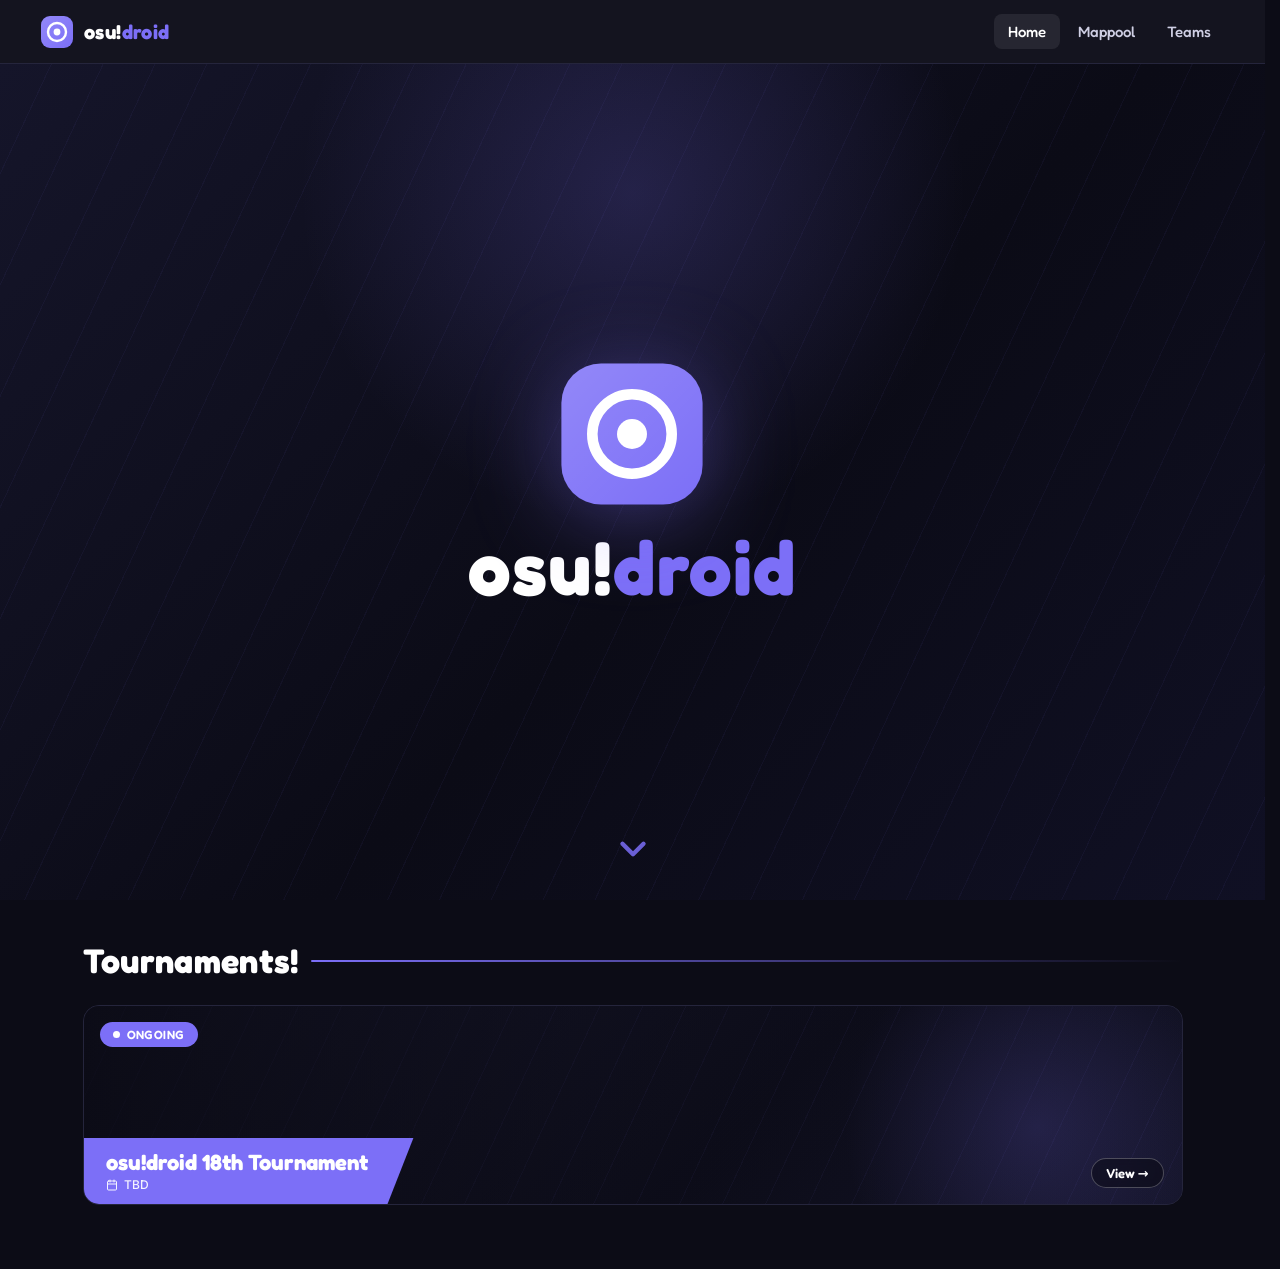
==== commit 5c426497: "1" ====
--- a/index.html
+++ b/index.html
@@ -265,6 +265,23 @@
 .field-label{font-size:12px;color:var(--muted);margin-bottom:6px;}
 input[type=text],input[type=url]{width:100%;background:var(--bg);border:1px solid var(--border2);border-radius:8px;padding:9px 12px;color:var(--text);font-size:13px;outline:none;margin-bottom:10px;}
 input[type=text]:focus,input[type=url]:focus{border-color:var(--accent);}
+.admin-panel textarea{width:100%;background:var(--bg);border:1px solid var(--border2);border-radius:8px;padding:9px 12px;color:var(--text);font-size:13px;outline:none;margin-bottom:10px;font-family:var(--body);resize:vertical;}
+.admin-panel textarea:focus{border-color:var(--accent);}
+.sched-edit-row{display:flex;gap:6px;align-items:center;margin-bottom:6px;}
+.sched-edit-row input{margin-bottom:0;}
+.sched-e-label{flex:1 1 130px;min-width:0;}
+.sched-e-dates{flex:1 1 150px;min-width:0;}
+.sched-e-del{background:var(--surface)!important;border:1px solid #ef535044!important;color:#ef5350!important;border-radius:6px;width:30px;height:34px;cursor:pointer;font-size:12px;flex-shrink:0;}
+.staff-edit-row{display:flex;flex-wrap:wrap;gap:6px;align-items:center;margin-bottom:8px;padding:8px;background:var(--surface2);border:1px solid var(--border);border-radius:8px;}
+.staff-edit-row input{margin-bottom:0;}
+.staff-e-prev{flex-shrink:0;}
+.staff-e-role{flex:1 1 110px;min-width:0;}
+.staff-e-name{flex:1 1 130px;min-width:0;}
+.staff-e-uid{flex:0 1 90px;min-width:0;}
+.staff-e-discord{flex:1 1 130px;min-width:0;}
+.staff-e-avatar{flex:1 1 100%;min-width:0;}
+.ms-edit-row{display:flex;flex-wrap:wrap;gap:6px;align-items:center;margin-bottom:8px;padding:8px;background:var(--surface2);border:1px solid var(--border);border-radius:8px;}
+.ms-edit-row input{margin-bottom:0;flex:1 1 140px;min-width:0;}
 input::placeholder{color:var(--muted);}
 select{width:100%;background:var(--bg);border:1px solid var(--border2);border-radius:8px;padding:9px 12px;color:var(--text);font-size:13px;outline:none;margin-bottom:10px;cursor:pointer;}
 select:focus{border-color:var(--accent);}
@@ -449,8 +466,9 @@
 /* TOURNAMENT BRACKET (Challonge embed, recolored) */
 .bracket-page{padding:1.5rem 2rem 3rem;max-width:100%;}
 .bracket-top{display:flex;align-items:center;gap:14px;margin-bottom:1.25rem;flex-wrap:wrap;}
-.bracket-top h1{font-size:22px;font-weight:800;color:#fff;}
-.bracket-back{background:var(--surface2);border:1px solid var(--border2);color:var(--text);font-size:13px;font-weight:600;padding:7px 14px;border-radius:8px;cursor:pointer;transition:all .15s;}
+.bracket-top h1{font-family:var(--head);font-size:22px;font-weight:700;color:#fff;}
+.bracket-top h1 span{color:var(--accent);}
+.bracket-back{background:var(--surface2);border:1px solid var(--border2);color:var(--text);font-family:var(--head);font-size:13px;font-weight:600;padding:7px 14px;border-radius:8px;cursor:pointer;transition:all .15s;}
 .bracket-back:hover{border-color:var(--accent);color:var(--accent);}
 .bracket-hint{font-size:12px;color:var(--muted);}
 .bracket-embed-wrap{background:var(--surface);border:1px solid var(--border);border-radius:12px;padding:8px;overflow:hidden;animation:fadeUp .4s ease both;}
@@ -460,6 +478,42 @@
 .bracket-empty{text-align:center;padding:4rem 2rem;color:var(--muted);}
 .bracket-open-link{font-size:12px;color:var(--accent);text-decoration:none;margin-left:auto;}
 .bracket-open-link:hover{text-decoration:underline;}
+
+/* CUSTOM BRACKET ENGINE */
+.cb-wrap{display:flex;flex-direction:column;gap:30px;overflow-x:auto;padding:6px 2px 20px;animation:fadeUp .4s ease both;}
+.cb-section{min-width:max-content;}
+.cb-section-title{font-family:var(--head);font-size:15px;font-weight:700;color:var(--accent);text-transform:uppercase;letter-spacing:.05em;margin-bottom:12px;}
+.cb-rounds{display:flex;align-items:stretch;gap:26px;min-width:max-content;}
+.cb-round{display:flex;flex-direction:column;min-width:188px;}
+.cb-round-title{font-family:var(--head);font-size:12px;font-weight:600;color:var(--muted);margin-bottom:10px;text-align:center;white-space:nowrap;}
+.cb-round-matches{flex:1;display:flex;flex-direction:column;justify-content:space-around;gap:14px;}
+.cb-match{background:var(--surface);border:1px solid var(--border);border-radius:9px;overflow:hidden;box-shadow:0 2px 10px rgba(0,0,0,.22);}
+.cb-slot{display:flex;align-items:center;justify-content:space-between;gap:8px;padding:7px 10px;font-size:13px;color:var(--text);border-bottom:1px solid var(--border);}
+.cb-slot:last-child{border-bottom:0;}
+.cb-name{font-family:var(--head);font-weight:600;white-space:nowrap;overflow:hidden;text-overflow:ellipsis;}
+.cb-score{font-family:var(--head);font-weight:700;color:var(--muted);min-width:18px;text-align:right;}
+.cb-slot.cb-win{background:rgba(124,92,255,.16);}
+.cb-slot.cb-win .cb-name{color:#fff;}
+.cb-slot.cb-win .cb-score{color:var(--accent);}
+.cb-slot.cb-tbd .cb-name{color:var(--muted);font-style:italic;font-weight:500;}
+.cb-champ{display:inline-flex;align-items:center;gap:8px;margin-top:4px;padding:10px 16px;border-radius:10px;background:rgba(124,92,255,.14);border:1px solid rgba(124,92,255,.4);font-family:var(--head);font-size:15px;color:#fff;}
+.cb-champ svg{width:18px;height:18px;color:var(--accent);}
+.cb-champ b{color:var(--accent);}
+/* bracket admin editor */
+.bracket-setup-row{display:flex;gap:12px;flex-wrap:wrap;}
+.bk-field{display:flex;flex-direction:column;gap:4px;font-size:12px;color:var(--muted);font-weight:600;}
+.bk-field select{margin-top:0;}
+.bk-ed-round{margin-top:12px;}
+.bk-ed-rtitle{font-family:var(--head);font-size:12px;font-weight:700;color:var(--accent);margin-bottom:6px;}
+.bk-ed-row{display:flex;align-items:center;gap:6px;margin-bottom:5px;}
+.bk-ed-name{flex:1;font-size:12px;color:var(--text);white-space:nowrap;overflow:hidden;text-overflow:ellipsis;}
+.bk-ed-name-r{text-align:right;}
+.bk-ed-score{width:46px;flex:none;text-align:center;padding:4px 6px;}
+.bk-ed-dash{color:var(--muted);flex:none;}
+.bk-ed-sel{flex:1 1 0;min-width:0;font-size:12px;padding:4px 6px;}
+.bk-ed-sel-r{direction:rtl;}
+.bk-ed-sel-r option{direction:ltr;}
+.bk-ed-sel-ov{border-color:var(--accent);color:var(--accent);}
 
 /* MAPPOOL PAGE */
 .mp-pool{display:flex;flex-direction:column;gap:30px;padding:1.25rem 0;}
@@ -533,6 +587,222 @@
 .tp-e-avatar{flex:1 1 100%;}
 .tp-e-profile{flex:1 1 100%;}
 .tp-e-del{background:var(--surface)!important;border:1px solid #ef535044!important;color:#ef5350!important;border-radius:6px;width:30px;cursor:pointer;font-size:12px;}
+
+/* ===== TOURNAMENT OVERVIEW ===== */
+.ov-hero{position:relative;height:300px;overflow:hidden;border-bottom:1px solid var(--border);}
+.ov-hero-bg{position:absolute;inset:0;background-size:cover;background-position:center;}
+.ov-hero-bg.ov-fallback{background:linear-gradient(135deg,#1a1a30 0%,#0e0e1c 60%,#15152a 100%);}
+.ov-hero-bg.ov-fallback::before{content:'';position:absolute;inset:0;background-image:repeating-linear-gradient(115deg,transparent 0 44px,rgba(124,111,247,0.06) 44px 45px);}
+.ov-hero-bg.ov-fallback::after{content:'';position:absolute;top:-40%;right:-5%;width:460px;height:460px;background:radial-gradient(circle,rgba(124,111,247,0.22),transparent 65%);}
+.ov-hero-shade{position:absolute;inset:0;background:linear-gradient(180deg,rgba(8,8,16,.32) 0%,rgba(8,8,16,.5) 55%,rgba(8,8,16,.92) 100%);}
+.ov-hero-back{position:absolute;top:18px;right:22px;z-index:3;background:rgba(0,0,0,.4);border:1px solid rgba(255,255,255,.2);color:#fff;font-family:var(--head);font-size:13px;font-weight:600;padding:7px 14px;border-radius:8px;cursor:pointer;backdrop-filter:blur(4px);transition:all .15s;}
+.ov-hero-back:hover{background:var(--accent);border-color:var(--accent);}
+.ov-hero-label{position:absolute;left:0;bottom:0;z-index:3;background:var(--accent);color:#fff;padding:16px 58px 16px 30px;clip-path:polygon(0 0,100% 0,calc(100% - 32px) 100%,0 100%);max-width:92%;}
+.ov-hero-name{font-family:var(--head);font-size:30px;font-weight:700;line-height:1.05;color:#fff;}
+.ov-hero-name span{color:#fff;}
+.ov-hero-meta{font-family:var(--head);font-size:14px;font-weight:500;opacity:.95;margin-top:5px;}
+.ov-wrap{max-width:1100px;margin:0 auto;padding:1.75rem 2.5rem 4rem;}
+.ov-sub{color:var(--muted);font-size:15px;margin:0 0 1.5rem;max-width:760px;line-height:1.5;}
+.ov-tiles{display:grid;grid-template-columns:repeat(4,1fr);gap:14px;margin-bottom:2rem;}
+.ov-tile{background:var(--surface2);border:1px solid var(--border);border-radius:14px;padding:18px;text-align:center;}
+.ov-tile-n{font-family:var(--head);font-size:30px;font-weight:700;color:#fff;}
+.ov-tile-l{font-size:11px;color:var(--muted);text-transform:uppercase;letter-spacing:.07em;margin-top:3px;}
+.ov-section{margin-bottom:2rem;}
+.ov-h2{font-family:var(--head);font-size:20px;font-weight:700;color:#fff;margin-bottom:1rem;display:flex;align-items:center;gap:10px;}
+.ov-h2::after{content:'';flex:1;height:2px;background:linear-gradient(90deg,var(--accent),transparent);border-radius:2px;}
+.ov-h2-row{display:flex;align-items:center;justify-content:space-between;gap:14px;margin-bottom:1rem;}
+.ov-h2-row .ov-h2{margin-bottom:0;}
+.ov-h2-row .ov-h2::after{display:none;}
+.ov-link{color:var(--accent);font-family:var(--head);font-weight:600;font-size:14px;cursor:pointer;text-decoration:none;}
+.ov-link:hover{text-decoration:underline;}
+.ov-cards{display:grid;grid-template-columns:repeat(2,1fr);gap:14px;}
+.ov-card{display:flex;align-items:center;gap:16px;background:var(--surface2);border:1px solid var(--border);border-radius:14px;padding:18px 20px;cursor:pointer;transition:border-color .15s,transform .15s,box-shadow .15s;}
+.ov-card:hover{border-color:var(--accent);transform:translateY(-3px);box-shadow:0 12px 30px -14px rgba(124,111,247,.55);}
+.ov-card-icon{width:48px;height:48px;display:flex;align-items:center;justify-content:center;background:var(--surface);border:1px solid var(--border2);border-radius:12px;flex-shrink:0;color:var(--accent);}
+.ov-card-icon svg{width:24px;height:24px;}
+.ov-card-body{flex:1;min-width:0;}
+.ov-card-title{font-family:var(--head);font-size:17px;font-weight:600;color:#fff;}
+.ov-card-desc{font-size:13px;color:var(--muted);margin-top:2px;}
+.ov-card-arrow{color:var(--muted);display:flex;align-items:center;transition:color .15s,transform .15s;}
+.ov-card-arrow svg{width:18px;height:18px;}
+.ov-card:hover .ov-card-arrow{color:var(--accent);transform:translateX(3px);}
+.svg-ico{display:inline-block;vertical-align:middle;width:1em;height:1em;}
+.ov-chips{display:flex;flex-wrap:wrap;gap:10px;}
+.ov-chip{font-family:var(--head);font-weight:600;font-size:14px;color:var(--text);background:var(--surface2);border:1px solid var(--border2);padding:8px 18px;border-radius:20px;cursor:pointer;transition:all .15s;}
+.ov-chip:hover{border-color:var(--accent);color:var(--accent);background:rgba(124,111,247,.08);}
+.ov-rules-text{color:var(--text);font-size:14px;line-height:1.6;white-space:pre-wrap;margin-bottom:10px;}
+.ov-sched{display:flex;flex-direction:column;}
+.ov-sched-row{display:flex;align-items:center;gap:12px;padding:11px 4px;border-bottom:1px solid var(--border);}
+.ov-sched-row:last-child{border-bottom:none;}
+.ov-sched-label{font-family:var(--head);font-weight:600;font-size:14px;color:#fff;flex-shrink:0;min-width:140px;}
+.ov-sched-dot{flex:1;border-bottom:1px dashed var(--border2);height:0;}
+.ov-sched-dates{font-size:13px;color:var(--muted);white-space:nowrap;}
+.ov-teams{display:grid;grid-template-columns:repeat(3,1fr);gap:12px;}
+.ov-team{background:var(--surface2);border:1px solid var(--border);border-radius:12px;padding:14px;cursor:pointer;transition:border-color .15s,transform .15s;}
+.ov-team:hover{border-color:var(--accent);transform:translateY(-2px);}
+.ov-team-top{display:flex;align-items:center;justify-content:space-between;gap:8px;margin-bottom:10px;}
+.ov-team-name{font-family:var(--head);font-weight:600;font-size:15px;color:#fff;overflow:hidden;text-overflow:ellipsis;white-space:nowrap;}
+.ov-team-count{font-family:var(--head);font-weight:700;font-size:12px;color:var(--accent);background:rgba(124,111,247,.12);padding:2px 9px;border-radius:10px;flex-shrink:0;}
+.ov-team-avs{display:flex;}
+.ov-team-av{width:30px;height:30px;border-radius:50%;background-size:cover;background-position:center;background-color:var(--surface);border:2px solid var(--surface2);margin-right:-8px;}
+
+/* General Info */
+.ov-ginfo{display:grid;grid-template-columns:repeat(2,1fr);gap:14px 40px;background:var(--surface2);border:1px solid var(--border);border-radius:14px;padding:20px 24px;}
+.ov-ginfo-row{display:flex;align-items:center;gap:12px;font-family:var(--head);font-weight:600;font-size:16px;color:#fff;min-width:0;}
+.ov-ginfo-ico{display:flex;align-items:center;justify-content:center;color:var(--accent);flex-shrink:0;}
+.ov-ginfo-ico svg{width:20px;height:20px;}
+.ov-ginfo-row span:last-child{overflow:hidden;text-overflow:ellipsis;white-space:nowrap;}
+.ov-ginfo-row.ov-ginfo-wide{grid-column:1 / -1;align-items:flex-start;}
+.ov-ginfo-wide span:last-child{white-space:normal;overflow:visible;line-height:1.4;}
+
+/* heading with trailing arrow (Rules / Schedule / Staff) */
+.ov-h2-plain::after{display:none;}
+.ov-h2-arrow{display:inline-flex;align-items:center;color:var(--accent);text-decoration:none;}
+.ov-h2-arrow svg{width:22px;height:22px;}
+a.ov-h2-arrow:hover{transform:translateX(3px);}
+
+/* Mappool preview banners */
+.ov-mp-grid{display:grid;grid-template-columns:1fr;gap:16px;}
+.ov-mp-card{position:relative;height:170px;border-radius:14px;overflow:hidden;border:1px solid var(--border);cursor:pointer;transition:transform .15s,box-shadow .15s;}
+.ov-mp-card:hover{transform:translateY(-3px);box-shadow:0 14px 34px -16px rgba(124,111,247,.6);}
+.ov-mp-bg{position:absolute;inset:0;background-size:cover;background-position:center;}
+.ov-mp-bg.ov-mp-fallback{background:linear-gradient(135deg,#1a1a30,#0e0e1c 60%,#1d1838);}
+.ov-mp-card::after{content:'';position:absolute;inset:0;background:linear-gradient(180deg,rgba(8,8,16,.05),rgba(8,8,16,.55));}
+.ov-mp-plate{position:absolute;left:0;bottom:18px;z-index:2;display:flex;align-items:center;gap:18px;background:var(--accent);color:#fff;padding:12px 46px 12px 24px;clip-path:polygon(0 0,100% 0,calc(100% - 26px) 100%,0 100%);max-width:88%;}
+.ov-mp-name{font-family:var(--head);font-weight:700;font-size:20px;}
+.ov-mp-date{display:inline-flex;align-items:center;gap:7px;font-family:var(--head);font-weight:600;font-size:13px;opacity:.95;white-space:nowrap;}
+.ov-mp-date svg{width:15px;height:15px;}
+
+/* Staff — grouped by role, each person with an avatar */
+.ov-staff{display:flex;flex-direction:column;gap:22px;}
+.ov-staff-role{font-family:var(--head);font-weight:700;font-size:17px;color:#fff;margin-bottom:12px;}
+.ov-staff-people{display:grid;grid-template-columns:repeat(auto-fill,minmax(220px,1fr));gap:12px;}
+.ov-staff-person{display:flex;align-items:center;gap:10px;text-decoration:none;border-radius:10px;padding:4px;transition:background .15s;min-width:0;}
+a.ov-staff-person:hover{background:rgba(124,111,247,.08);}
+.ov-staff-av{width:34px;height:34px;border-radius:50%;background-size:cover;background-position:center;background-color:var(--surface);border:1px solid var(--border2);flex-shrink:0;}
+.ov-staff-ptext{display:flex;flex-direction:column;gap:1px;min-width:0;}
+.ov-staff-pname{font-family:var(--head);font-weight:600;font-size:14px;color:#fff;white-space:normal;overflow-wrap:anywhere;line-height:1.25;}
+.ov-staff-pdiscord{font-size:12px;color:var(--muted);overflow-wrap:anywhere;line-height:1.2;}
+.ov-staff-prole{font-size:12px;color:var(--muted);white-space:nowrap;}
+
+/* clickable overview sections that open a dedicated page (Rules / Staff) */
+.ov-linkable{cursor:pointer;}
+.ov-linkable .ov-h2-arrow{transition:transform .15s;}
+.ov-linkable:hover .ov-h2-arrow{transform:translateX(4px);}
+.ov-rules-teaser{display:-webkit-box;-webkit-line-clamp:3;-webkit-box-orient:vertical;overflow:hidden;margin-bottom:0;}
+.ov-staff-preview{display:flex;align-items:center;}
+.ov-staff-preview .ov-staff-av{margin-right:-8px;border:2px solid var(--bg);}
+.ov-staff-more{margin-left:16px;font-family:var(--head);font-weight:700;font-size:13px;color:var(--muted);}
+.rules-page-text{font-size:15px;max-width:820px;}
+
+/* Schedule two-column grid */
+.ov-sched-grid{display:grid;grid-template-columns:1fr 1fr;column-gap:48px;}
+
+/* Match schedule page */
+.ms-head{display:flex;align-items:center;gap:16px;margin-bottom:1.5rem;}
+.ms-back{position:static!important;backdrop-filter:none;}
+.ms-title{font-family:var(--head);font-size:26px;font-weight:700;color:#fff;}
+.ms-scroll{overflow-x:auto;-webkit-overflow-scrolling:touch;border:1px solid var(--border);border-radius:14px;}
+.ms-table{width:100%;border-collapse:collapse;font-size:13px;}
+.ms-table th{font-family:var(--head);font-weight:600;font-size:12px;color:var(--muted);text-transform:uppercase;letter-spacing:.05em;text-align:left;padding:14px 16px;border-bottom:1px solid var(--border);white-space:nowrap;}
+.ms-table td{padding:13px 16px;border-bottom:1px solid var(--border);color:var(--text);white-space:nowrap;}
+.ms-table th.ms-p1,.ms-table td.ms-p1{text-align:right;}
+.ms-table th.ms-p2,.ms-table td.ms-p2{text-align:left;}
+.ms-table td.ms-p1,.ms-table td.ms-p2{font-family:var(--head);font-weight:600;color:#fff;}
+.ms-table th.ms-res,.ms-table td.ms-sc{text-align:center;}
+.ms-table td.ms-sc{font-family:var(--head);font-weight:700;font-size:15px;padding-left:8px;padding-right:8px;}
+.ms-table tbody tr:last-child td{border-bottom:none;}
+.ms-table tbody tr:hover{background:rgba(124,111,247,.05);}
+.ms-dim{color:var(--muted);}
+.ms-action{color:var(--accent);font-family:var(--head);font-weight:600;text-decoration:none;}
+.ms-action:hover{text-decoration:underline;}
+.ms-empty{text-align:center;color:var(--muted);padding:30px 16px;}
+
+/* ===== RESPONSIVE / MOBILE ===== */
+@media(max-width:768px){
+  .topbar{padding:0 1rem;}
+  .brand img{height:30px;}
+  .brand .brand-word{font-size:17px;}
+  .nav-links{gap:2px;}
+  .nav-link{font-size:14px;padding:7px 10px;}
+  .admin-btn{font-size:13px;padding:6px 10px;}
+
+  .home{padding:1.5rem 1rem 3rem;}
+  .tour-heading{font-size:24px;}
+  .tcard{height:160px;}
+  .tcard-name{font-size:18px;}
+  .tcard-label{max-width:86%;padding:10px 38px 10px 16px;}
+
+  .stats-header{padding:1rem 1rem 0;gap:10px;}
+  .stats-title{font-size:18px;order:3;width:100%;}
+
+  .stage-bar{padding:0 1rem;}
+  .stage-tab{padding:12px 14px;font-size:14px;}
+
+  .view-bar{padding:1rem 1rem 0;overflow-x:auto;-webkit-overflow-scrolling:touch;}
+  .view-tab{white-space:nowrap;flex-shrink:0;padding:9px 14px;font-size:14px;}
+
+  .main{padding:0 1rem 2rem;}
+  .panel{padding:1rem;overflow-x:auto;}
+
+  .summary-bar{gap:16px;padding:14px 16px;}
+  .sum-item .sum-val{font-size:22px;}
+
+  /* wide tables: keep a min width big enough for the auto "Player" column to get
+     real space (fixed columns already sum to ~632px / ~442px), and let the panel
+     scroll sideways instead of squashing the name column to zero. */
+  .players-table{min-width:760px;}
+  .lb-table{min-width:600px;}
+
+  .bracket-page{padding:1rem;}
+  .bracket-top h1{font-size:18px;order:3;width:100%;}
+  .bracket-embed{height:68vh;min-height:440px;}
+
+  .teams-grid{grid-template-columns:1fr;}
+
+  .mm-card{padding:12px 14px;gap:10px;}
+  .mm-card-name{font-size:15px;}
+  .mm-scoreboard{gap:14px;padding:16px;}
+  .mm-team{font-size:15px;}
+  .mm-team-tally{font-size:26px;}
+
+  .admin-overlay{padding-top:0;}
+  .admin-panel{width:100%;height:100vh;}
+
+  .profile-overlay{padding:1rem;}
+  .profile-stats{grid-template-columns:repeat(2,1fr);}
+
+  .ov-hero{height:220px;}
+  .ov-hero-name{font-size:22px;}
+  .ov-hero-label{padding:13px 44px 13px 18px;}
+  .ov-wrap{padding:1.5rem 1rem 3rem;}
+  .ov-tiles{grid-template-columns:repeat(2,1fr);}
+  .ov-cards{grid-template-columns:1fr;}
+  .ov-teams{grid-template-columns:1fr;}
+  .ov-sched-label{min-width:0;}
+  .ov-ginfo{grid-template-columns:1fr;gap:12px;padding:16px 18px;}
+  .ov-sched-grid{grid-template-columns:1fr;column-gap:0;}
+  .ov-staff{grid-template-columns:1fr;}
+  .ov-mp-name{font-size:17px;}
+  .ms-table{min-width:1080px;}
+  .ms-title{font-size:20px;}
+}
+
+@media(max-width:480px){
+  .brand .brand-word{font-size:15px;}
+  .nav-link{font-size:13px;padding:6px 8px;}
+  .tour-heading{font-size:20px;}
+  .stats-title{font-size:16px;}
+  .pstat-val{font-size:16px;}
+  .mp-card{width:100%;}
+
+  /* team editor: one field per line on phones */
+  .tp-edit-row{flex-direction:column;align-items:stretch;}
+  .tp-edit-row input{width:100%;flex:1 1 auto;min-width:0;}
+  .tp-e-prev{align-self:flex-start;}
+  .tp-e-fetch{width:100%;}
+  .tp-e-del{width:100%;align-self:stretch;}
+}
 </style>
 </head>
 <body>
@@ -564,12 +834,32 @@
   </div>
 </div>
 
+<!-- TOURNAMENT OVERVIEW -->
+<div id="view-overview" style="display:none;">
+  <div id="overview-body"></div>
+</div>
+
+<!-- MATCH SCHEDULE -->
+<div id="view-matchschedule" style="display:none;">
+  <div id="matchschedule-body"></div>
+</div>
+
+<!-- RULES -->
+<div id="view-rules" style="display:none;">
+  <div id="rules-body"></div>
+</div>
+
+<!-- STAFF -->
+<div id="view-staff" style="display:none;">
+  <div id="staff-body"></div>
+</div>
+
 <!-- STATS VIEW -->
 <div id="view-stats" style="display:none;">
 
   <!-- STATS HEADER -->
   <div class="stats-header">
-    <button class="stats-back" onclick="goHome()">← Tournaments</button>
+    <button class="stats-back" onclick="goOverview()">← Overview</button>
     <div class="stats-title" id="stats-title"></div>
     <button class="stats-bracket-btn" onclick="openBracket()">Bracket</button>
   </div>
@@ -643,11 +933,28 @@
         <input type="text" id="meta-sub" placeholder="Mappool stats, leaderboards and live data…" />
         <div class="field-label">Format</div>
         <input type="text" id="meta-format" placeholder="Team VS / 1v1 / 4v4" />
+        <div class="field-label">Mode / win condition (General Info)</div>
+        <input type="text" id="meta-mode" placeholder="Relax / ScoreV2 / Accuracy" />
+        <div class="field-label">Elimination (General Info)</div>
+        <input type="text" id="meta-elim" placeholder="Single Elimination, Double Elimination from Round of 16" />
         <div class="field-label">Status (Ongoing / Finished / Upcoming)</div>
         <input type="text" id="meta-status" placeholder="Ongoing" />
-        <div class="field-label">Schedule / dates</div>
+        <div class="field-label">Schedule / dates (short, shown on the card & overview hero)</div>
         <input type="text" id="meta-dates" placeholder="29/05/2026 – 16/08/2026" />
-        <div class="field-label">Banner image (shown on the home gallery card)</div>
+        <div class="field-label">Rules (free text — shown on the overview page)</div>
+        <textarea id="meta-rules" rows="4" placeholder="Read the tournament rules. By participating you agree to comply…"></textarea>
+        <div class="field-label">Rules link (optional — “Read full rules →”)</div>
+        <input type="text" id="meta-rules-url" placeholder="https://…" />
+        <div class="field-label">Schedule rows (stage / phase → date range)</div>
+        <div id="meta-schedule-rows"></div>
+        <button class="btn secondary" style="width:auto;" onclick="addScheduleRow()">＋ Add schedule row</button>
+        <div class="field-label">Staff (one person per row — role, name, player ID for avatar, Discord)</div>
+        <div id="meta-staff-rows"></div>
+        <button class="btn secondary" style="width:auto;" onclick="addStaffRow()">＋ Add staff member</button>
+        <div class="field-label">Match schedule rows (shown on the “See match schedule” table)</div>
+        <div id="meta-ms-rows"></div>
+        <button class="btn secondary" style="width:auto;" onclick="addMsRow()">＋ Add match row</button>
+        <div class="field-label" style="margin-top:1rem;">Banner image (shown on the home gallery card)</div>
         <div class="img-preview" id="banner-preview"></div>
         <div class="file-row">
           <label class="file-btn">📁 Upload banner<input type="file" accept="image/*" onchange="onBannerFile(this)"></label>
@@ -672,10 +979,37 @@
 
       <!-- Bracket -->
       <div class="admin-section">
-        <div class="admin-section-title">Bracket (Challonge)</div>
-        <div class="field-label">Paste this tournament's Challonge URL or slug. The Bracket page embeds it live, recolored to match the site.</div>
+        <div class="admin-section-title">Bracket</div>
+        <div class="field-label">Pick a format and size, then list participants (one per line). First-round matches are paired in order: line&nbsp;1 vs&nbsp;2, line&nbsp;3 vs&nbsp;4, and so on. Leave a line blank for a BYE. Press Generate, then fill in scores below; winners advance automatically. Losers-bracket drop-ins use standard anti-rematch seeding — use the per-slot dropdowns to manually override any pairing if it differs from your spreadsheet.</div>
+        <div class="bracket-setup-row">
+          <label class="bk-field">Type
+            <select id="bracket-type">
+              <option value="double">Double Elimination</option>
+              <option value="single">Single Elimination</option>
+            </select>
+          </label>
+          <label class="bk-field">Size
+            <select id="bracket-size">
+              <option value="4">4</option>
+              <option value="8">8</option>
+              <option value="16">16</option>
+              <option value="32">32</option>
+            </select>
+          </label>
+        </div>
+        <div class="field-label" style="margin-top:10px;">Participants (one per line, pairing order)</div>
+        <textarea id="bracket-participants" rows="6" placeholder="Player 1&#10;Player 2&#10;Player 3&#10;..."></textarea>
+        <button class="btn" onclick="saveBracketSetup()">Generate / Update Bracket</button>
+        <div class="fetch-status" id="bracket-setup-status"></div>
+        <div id="bracket-score-editor" style="margin-top:14px;"></div>
+      </div>
+
+      <!-- Challonge link -->
+      <div class="admin-section">
+        <div class="admin-section-title">Challonge link (optional)</div>
+        <div class="field-label">Paste this tournament's Challonge URL or slug. Shows an “Open on Challonge ↗” button on the Bracket page.</div>
         <input type="text" id="challonge-input" placeholder="https://challonge.com/droiddiscordtour18" />
-        <button class="btn" onclick="saveChallonge()">Save Bracket Link</button>
+        <button class="btn" onclick="saveChallonge()">Save Challonge Link</button>
         <div class="fetch-status" id="challonge-status"></div>
       </div>
 
@@ -797,7 +1131,7 @@
 <div id="view-bracket" style="display:none;">
   <div class="bracket-page">
     <div class="bracket-top">
-      <button class="bracket-back" onclick="goStats()">← Back to Stats</button>
+      <button class="bracket-back" onclick="goOverview()">← Overview</button>
       <h1 id="bracket-title">Tournament Bracket</h1>
       <a class="bracket-open-link" id="bracket-open-link" href="#" target="_blank" rel="noopener">Open on Challonge ↗</a>
     </div>
@@ -808,7 +1142,7 @@
 <!-- MAPPOOL VIEW -->
 <div id="view-mappool" style="display:none;">
   <div class="stats-header">
-    <button class="stats-back" onclick="goStats()">← Back to Stats</button>
+    <button class="stats-back" onclick="goOverview()">← Overview</button>
     <div class="stats-title" id="mappool-title"></div>
   </div>
   <div class="stage-bar" id="mappool-stage-bar"></div>
@@ -820,7 +1154,7 @@
 <!-- TEAMS VIEW -->
 <div id="view-teams" style="display:none;">
   <div class="stats-header">
-    <button class="stats-back" onclick="goStats()">← Back to Stats</button>
+    <button class="stats-back" onclick="goOverview()">← Overview</button>
     <div class="stats-title" id="teams-title"></div>
   </div>
   <div class="main">
@@ -831,7 +1165,8 @@
 <script>
 // ==================== DATA ====================
 const STAGES = ['RO32','RO16','QF','SF','F','GF'];
-const SLOTS = ['NM1','NM2','NM3','NM4','NM5','HD1','HD2','HD3','HR1','HR2','HR3','DT1','DT2','DT3','DT4','FM1','FM2','FM3','FM4','PR1','PR2','PR3','PR4','TB'];
+const STAGE_NAMES = { RO32:'Round of 32', RO16:'Round of 16', QF:'Quarterfinals', SF:'Semifinals', F:'Finals', GF:'Grand Finals' };
+const SLOTS =['NM1','NM2','NM3','NM4','NM5','HD1','HD2','HD3','HR1','HR2','HR3','DT1','DT2','DT3','DT4','FM1','FM2','FM3','FM4','PR1','PR2','PR3','PR4','TB'];
 const STORAGE_KEY = 'odt_state_v2';
 
 function newTournament(name, opts={}) {
@@ -846,11 +1181,35 @@
     teamRed: opts.teamRed || '',          // display name for team 0 ('' = "Red")
     teamBlue: opts.teamBlue || '',        // display name for team 1 ('' = "Blue")
     challongeSlug: opts.challongeSlug || '',
+    slug: opts.slug || '',                // readable URL slug (?tournament=<slug>); assigned by ensureSlug
+    rules: opts.rules || '',              // free-text rules (overview page)
+    rulesUrl: opts.rulesUrl || '',        // optional external "read full rules" link
+    schedule: opts.schedule || [],        // [{ label, dates }] rows for the overview Schedule block
+    mode: opts.mode || '',                // win condition / mod, e.g. "Relax" (General Info)
+    elimination: opts.elimination || '',  // bracket type, e.g. "Single Elimination, Double Elim from RO16"
+    staff: opts.staff || [],              // [{ role, name, uid, discord, avatar }] one person per entry
+    matchSchedule: opts.matchSchedule || [], // [{ matchId, roomId, roomLink, time, p1, score1, score2, p2, referee, streamer, commentator, streamLink }]
+    bracket: opts.bracket || { type: 'double', size: 8, participants: [], scores: {}, slots: {} }, // custom bracket engine
     hiddenStages: {},                     // { RO32: true } = hidden from stage bar
     teams: opts.teams || [],              // [{ id, name, players: [{ droid, discord, avatar, rank, profile }] }]
     stages: {}                            // { RO16: { matches, mapOrder, slotOverrides } }
   };
 }
+
+// readable, URL-safe slug from a tournament name
+function slugify(s) {
+  return (s || '').toLowerCase().trim()
+    .replace(/[^a-z0-9]+/g, '-').replace(/^-+|-+$/g, '').slice(0, 60) || 'tournament';
+}
+// assign a unique slug if missing (kept stable afterwards so links don't rot)
+function ensureSlug(t) {
+  if (t.slug) return;
+  const base = slugify(t.name);
+  let s = base, n = 2;
+  while (state.tournaments.some(x => x !== t && x.slug === s)) s = base + '-' + (n++);
+  t.slug = s;
+}
+function tBySlug(slug) { return state.tournaments.find(t => t.slug === slug) || null; }
 
 let state = {
   page: 'home',                 // home | stats | bracket
@@ -908,6 +1267,21 @@
       challongeSlug: 'droiddiscordtour18'
     });
     state.tournaments = [t];
+  }
+  // assign a stable URL slug to any tournament missing one (migration + new tournaments)
+  for (const t of state.tournaments) ensureSlug(t);
+  // migrate legacy staff rows ({role, members:"a, b"}) → one person per entry ({role, name})
+  for (const t of state.tournaments) {
+    if (Array.isArray(t.staff) && t.staff.some(s => s && s.members != null && s.name == null)) {
+      const out = [];
+      for (const s of t.staff) {
+        if (s && s.members != null && s.name == null) {
+          (s.members || '').split(',').map(n => n.trim()).filter(Boolean)
+            .forEach(n => out.push({ role: s.role || '', name: n, uid: '', discord: '', avatar: '' }));
+        } else if (s) out.push(s);
+      }
+      t.staff = out;
+    }
   }
   // make sure selections point at existing tournaments
   if (!tById(state.currentTournamentId)) state.currentTournamentId = state.tournaments[0].id;
@@ -995,22 +1369,36 @@
   syncURL();
   applyPage();
 }
+// Clicking a tournament card now lands on its overview page (entry point).
 function openTournament(id) {
   if (!tById(id)) return;
   state.currentTournamentId = id;
   state.currentMatchId = null;
-  state.page = 'stats';
   // reset to first visible stage of this tournament
   const t = curT();
   const visible = STAGES.filter(s => !t.hiddenStages[s]);
   if (visible.length && t.hiddenStages[state.currentStage]) state.currentStage = visible[0];
+  state.page = 'overview';
   saveState();
   syncURL();
   applyPage();
-  renderAll();
+}
+
+// Go back to the current tournament's overview (used by deeper pages).
+function goOverview() {
+  if (!curT() && state.tournaments.length) state.currentTournamentId = state.tournaments[0].id;
+  state.currentMatchId = null;
+  state.page = 'overview';
+  saveState();
+  syncURL();
+  applyPage();
 }
 function applyPage() {
   document.getElementById('view-home').style.display = state.page === 'home' ? 'block' : 'none';
+  document.getElementById('view-overview').style.display = state.page === 'overview' ? 'block' : 'none';
+  document.getElementById('view-matchschedule').style.display = state.page === 'matchschedule' ? 'block' : 'none';
+  document.getElementById('view-rules').style.display = state.page === 'rules' ? 'block' : 'none';
+  document.getElementById('view-staff').style.display = state.page === 'staff' ? 'block' : 'none';
   document.getElementById('view-stats').style.display = state.page === 'stats' ? 'block' : 'none';
   document.getElementById('view-bracket').style.display = state.page === 'bracket' ? 'block' : 'none';
   document.getElementById('view-mappool').style.display = state.page === 'mappool' ? 'block' : 'none';
@@ -1019,6 +1407,10 @@
   document.getElementById('nl-mappool').classList.toggle('active', state.page === 'mappool');
   document.getElementById('nl-teams').classList.toggle('active', state.page === 'teams');
   if (state.page === 'home') renderHome();
+  if (state.page === 'overview') renderOverview();
+  if (state.page === 'matchschedule') renderMatchSchedule();
+  if (state.page === 'rules') renderRules();
+  if (state.page === 'staff') renderStaff();
   if (state.page === 'stats') { buildStageTabs(); updateStatsHeader(); switchView(state.view); }
   if (state.page === 'mappool') { buildMappoolStageTabs(); renderMappool(); }
   if (state.page === 'teams') renderTeams();
@@ -1046,13 +1438,16 @@
 function readStateFromURL() {
   let params;
   try { params = new URLSearchParams(location.search); } catch(e) { return; }
-  const tid = params.get('t');
+  const slug = params.get('tournament');
+  const tid = params.get('t');                 // legacy id param (back-compat)
   const stage = params.get('stage');
   const view = params.get('view');
   const match = params.get('match');
   const page = params.get('page');
 
-  if (tid && tById(tid)) state.currentTournamentId = tid;
+  // resolve the tournament from slug first, then fall back to the old id param
+  const t = (slug && tBySlug(slug)) || (tid && tById(tid));
+  if (t) state.currentTournamentId = t.id;
   if (stage && STAGES.includes(stage)) state.currentStage = stage;
   if (view && VIEWS.includes(view)) state.view = view;
 
@@ -1066,27 +1461,53 @@
   }
 
   if (page === 'home') state.page = 'home';
+  else if (page === 'overview') state.page = 'overview';
+  else if (page === 'matchschedule') state.page = 'matchschedule';
+  else if (page === 'rules') state.page = 'rules';
+  else if (page === 'staff') state.page = 'staff';
   else if (page === 'bracket') state.page = 'bracket';
   else if (page === 'mappool') state.page = 'mappool';
   else if (page === 'teams') state.page = 'teams';
-  else if (page === 'stats' || tid) state.page = 'stats';
+  else if (page === 'stats') state.page = 'stats';
+  // a bare tournament link (slug/id with no explicit page) lands on the overview
+  else if (t) state.page = (stage || view || match) ? 'stats' : 'overview';
+}
+
+// URL param for the current tournament: readable slug when available, legacy id otherwise
+function setTParam(p) {
+  const t = curT();
+  if (!t) return;
+  if (t.slug) p.set('tournament', t.slug);
+  else p.set('t', t.id);
 }
 
 function syncURL() {
   try {
     const p = new URLSearchParams();
-    if (state.page === 'bracket') {
-      if (state.currentTournamentId) p.set('t', state.currentTournamentId);
+    if (state.page === 'overview') {
+      setTParam(p);
+      p.set('page', 'overview');
+    } else if (state.page === 'matchschedule') {
+      setTParam(p);
+      p.set('page', 'matchschedule');
+    } else if (state.page === 'rules') {
+      setTParam(p);
+      p.set('page', 'rules');
+    } else if (state.page === 'staff') {
+      setTParam(p);
+      p.set('page', 'staff');
+    } else if (state.page === 'bracket') {
+      setTParam(p);
       p.set('page', 'bracket');
     } else if (state.page === 'mappool') {
-      if (state.currentTournamentId) p.set('t', state.currentTournamentId);
+      setTParam(p);
       p.set('page', 'mappool');
       p.set('stage', state.currentStage);
     } else if (state.page === 'teams') {
-      if (state.currentTournamentId) p.set('t', state.currentTournamentId);
+      setTParam(p);
       p.set('page', 'teams');
     } else if (state.page === 'stats') {
-      if (state.currentTournamentId) p.set('t', state.currentTournamentId);
+      setTParam(p);
       p.set('stage', state.currentStage);
       p.set('view', state.view);
       if (state.view === 'matches' && state.currentMatchId) p.set('match', state.currentMatchId);
@@ -1149,7 +1570,7 @@
       <span class="tcard-status ${sc}"><span class="dot"></span>${escAttr(t.status || 'Upcoming')}</span>
       <div class="tcard-label">
         <span class="tcard-name">${escAttr(t.name)}</span>
-        <span class="tcard-dates">📅 ${escAttr(tournamentAutoMeta(t))}</span>
+        <span class="tcard-dates">${svgIcon('calendar')} ${escAttr(tournamentAutoMeta(t))}</span>
       </div>
       <span class="tcard-go">View →</span>
     </div>`;
@@ -1165,6 +1586,337 @@
   }
 
   g.innerHTML = html;
+}
+
+// ==================== TOURNAMENT OVERVIEW ====================
+// Inline SVG icons (stroke = currentColor) — used instead of emoji on the public pages.
+function svgIcon(name) {
+  const P = {
+    users: '<path d="M16 21v-2a4 4 0 0 0-4-4H6a4 4 0 0 0-4 4v2"/><circle cx="9" cy="7" r="4"/><path d="M22 21v-2a4 4 0 0 0-3-3.87"/><path d="M16 3.13a4 4 0 0 1 0 7.75"/>',
+    clock: '<circle cx="12" cy="12" r="9"/><path d="M12 7v5l3 2"/>',
+    play: '<path d="M6 4l14 8-14 8z"/>',
+    bars: '<path d="M4 20V10"/><path d="M10 20V4"/><path d="M16 20v-6"/><path d="M22 20H2"/>',
+    bracket: '<path d="M3 7h6"/><path d="M3 17h6"/><path d="M9 7v10"/><path d="M9 12h5"/><path d="M14 12h7"/>',
+    arrow: '<path d="M5 12h14"/><path d="M13 5l7 7-7 7"/>',
+    book: '<path d="M3 5a2 2 0 0 1 2-2h6v18H5a2 2 0 0 1-2-2z"/><path d="M21 5a2 2 0 0 0-2-2h-6v18h6a2 2 0 0 0 2-2z"/>',
+    trophy: '<path d="M8 21h8"/><path d="M12 17v4"/><path d="M7 4h10v5a5 5 0 0 1-10 0z"/><path d="M7 5H4v2a3 3 0 0 0 3 3"/><path d="M17 5h3v2a3 3 0 0 1-3 3"/>',
+    map: '<path d="M9 4 3 6v14l6-2 6 2 6-2V4l-6 2-6-2z"/><path d="M9 4v14"/><path d="M15 6v14"/>',
+    team: '<path d="M17 21v-2a4 4 0 0 0-4-4H5a4 4 0 0 0-4 4v2"/><circle cx="9" cy="7" r="4"/><path d="M23 21v-2a4 4 0 0 0-3-3.87"/>',
+    shield: '<path d="M12 3l8 3v5c0 5-3.5 8.5-8 10-4.5-1.5-8-5-8-10V6z"/>',
+    calendar: '<rect x="3" y="4" width="18" height="18" rx="2"/><path d="M16 2v4"/><path d="M8 2v4"/><path d="M3 10h18"/>',
+  };
+  const inner = P[name] || '';
+  return `<svg class="svg-ico" viewBox="0 0 24 24" fill="none" stroke="currentColor" stroke-width="2" stroke-linecap="round" stroke-linejoin="round" aria-hidden="true">${inner}</svg>`;
+}
+
+function tournamentTotals(t) {
+  const players = new Set();
+  let matches = 0;
+  for (const s of STAGES) {
+    const sd = t.stages[s];
+    if (!sd) continue;
+    matches += (sd.matches || []).length;
+    for (const m of (sd.matches || [])) for (const sess of (m.sessions || [])) for (const sc of (sess.scores || [])) if (sc.userName) players.add(sc.userName);
+  }
+  const stages = STAGES.filter(s => !t.hiddenStages[s]).length;
+  return { matches, players: players.size, teams: (t.teams || []).length, stages };
+}
+
+// jump straight into stats at a specific stage (from the overview stage chips)
+function openStageStats(stage) {
+  if (stage && STAGES.includes(stage)) state.currentStage = stage;
+  goStats();
+}
+
+function renderOverview() {
+  const t = curT();
+  const c = document.getElementById('overview-body');
+  if (!c) return;
+  if (!t) { c.innerHTML = `<div class="ov-wrap">${noTournamentHTML()}</div>`; return; }
+
+  const sc = statusClass(t.status);
+  const heroBg = t.banner
+    ? `<div class="ov-hero-bg" style="background-image:url('${escAttr(t.banner)}')"></div>`
+    : `<div class="ov-hero-bg ov-fallback"></div>`;
+  const metaBits = [];
+  if (t.format) metaBits.push(escAttr(t.format));
+  if (t.dates) metaBits.push(escAttr(t.dates));
+
+  // General Info block (replaces the number tiles)
+  const ginfoRows = [
+    { ico: 'users', v: t.format },
+    { ico: 'clock', v: t.dates },
+    { ico: 'play',  v: t.mode },
+    { ico: 'bracket', v: t.elimination, wide: true },
+  ].filter(x => (x.v || '').trim())
+   .map(x => `<div class="ov-ginfo-row${x.wide ? ' ov-ginfo-wide' : ''}"><span class="ov-ginfo-ico">${svgIcon(x.ico)}</span><span>${escAttr(x.v)}</span></div>`).join('');
+  const ginfoHTML = ginfoRows ? `<div class="ov-section">
+      <h2 class="ov-h2">General Info</h2>
+      <div class="ov-ginfo">${ginfoRows}</div>
+    </div>` : '';
+
+  const cards = [
+    { ico: 'book',   t: 'Statistics', d: 'Mappool stats, leaderboards & players', fn: 'goStats()' },
+    { ico: 'trophy', t: 'Bracket', d: 'Tournament bracket', fn: 'openBracket()' },
+    { ico: 'map',    t: 'Mappool', d: 'Beatmaps for each stage', fn: 'openMappool()' },
+    { ico: 'team',   t: 'Teams', d: 'Rosters & players', fn: 'openTeams()' },
+  ].map(x => `<div class="ov-card" onclick="${x.fn}">
+      <div class="ov-card-icon">${svgIcon(x.ico)}</div>
+      <div class="ov-card-body"><div class="ov-card-title">${x.t}</div><div class="ov-card-desc">${x.d}</div></div>
+      <div class="ov-card-arrow">${svgIcon('arrow')}</div>
+    </div>`).join('');
+
+  // Rules block — entry point to the dedicated Rules page
+  let rulesHTML = '';
+  if ((t.rules && t.rules.trim()) || t.rulesUrl) {
+    const teaser = t.rules && t.rules.trim()
+      ? `<div class="ov-rules-text ov-rules-teaser">${escAttr(t.rules.trim())}</div>` : '';
+    rulesHTML = `<div class="ov-section ov-linkable" onclick="openRules()">
+      <h2 class="ov-h2 ov-h2-plain">Rules <span class="ov-h2-arrow">${svgIcon('arrow')}</span></h2>
+      ${teaser}
+    </div>`;
+  }
+
+  // Schedule block
+  let scheduleHTML = '';
+  const sched = (t.schedule || []).filter(r => (r.label || '').trim() || (r.dates || '').trim());
+  if (sched.length) {
+    const rows = sched.map(r => `<div class="ov-sched-row">
+      <span class="ov-sched-label">${escAttr(r.label || '')}</span>
+      <span class="ov-sched-dot"></span>
+      <span class="ov-sched-dates">${escAttr(r.dates || '')}</span>
+    </div>`).join('');
+    const msLink = (t.matchSchedule || []).length
+      ? `<a class="ov-link" onclick="openMatchSchedule()" style="display:inline-block;margin-top:14px;">See match schedule →</a>` : '';
+    scheduleHTML = `<div class="ov-section">
+      <h2 class="ov-h2 ov-h2-plain">Schedule <span class="ov-h2-arrow">${svgIcon('arrow')}</span></h2>
+      <div class="ov-sched ov-sched-grid">${rows}</div>${msLink}
+    </div>`;
+  }
+
+  // Staff block — entry point to the dedicated Staff page (avatar preview)
+  let staffHTML = '';
+  const staffPeople = (t.staff || []).filter(r => (r.name || '').trim());
+  if (staffPeople.length) {
+    const avs = staffPeople.slice(0, 10).map(m => {
+      const u = avatarURL(m);
+      return `<span class="ov-staff-av" title="${escAttr(m.name || '')}" ${u ? `style="background-image:url('${escAttr(u)}')"` : ''}></span>`;
+    }).join('');
+    const more = staffPeople.length > 10 ? `<span class="ov-staff-more">+${staffPeople.length - 10}</span>` : '';
+    staffHTML = `<div class="ov-section ov-linkable" onclick="openStaff()">
+      <h2 class="ov-h2 ov-h2-plain">Staff <span class="ov-h2-arrow">${svgIcon('arrow')}</span></h2>
+      <div class="ov-staff-preview">${avs}${more}</div>
+    </div>`;
+  }
+
+  // Teams preview (first 6)
+  let teamsHTML = '';
+  const teams = (t.teams || []);
+  if (teams.length) {
+    const preview = teams.slice(0, 6).map(tm => {
+      const pl = (tm.players || []).length;
+      const avs = (tm.players || []).slice(0, 4).map(p => {
+        const u = avatarURL(p);
+        return `<span class="ov-team-av" ${u ? `style="background-image:url('${escAttr(u)}')"` : ''}></span>`;
+      }).join('');
+      return `<div class="ov-team" onclick="openTeams()">
+        <div class="ov-team-top"><span class="ov-team-name">${escAttr(tm.name)}</span><span class="ov-team-count">${pl}</span></div>
+        <div class="ov-team-avs">${avs}</div>
+      </div>`;
+    }).join('');
+    teamsHTML = `<div class="ov-section">
+      <div class="ov-h2-row"><h2 class="ov-h2">Teams</h2><a class="ov-link" onclick="openTeams()">View all →</a></div>
+      <div class="ov-teams">${preview}</div>
+    </div>`;
+  }
+
+  c.innerHTML = `
+    <div class="ov-hero">
+      ${heroBg}
+      <div class="ov-hero-shade"></div>
+      <button class="ov-hero-back" onclick="goHome()">← Tournaments</button>
+      <span class="tcard-status ${sc}" style="position:absolute;top:18px;left:22px;z-index:3;"><span class="dot"></span>${escAttr(t.status || 'Upcoming')}</span>
+      <div class="ov-hero-label">
+        <div class="ov-hero-name">${tournamentNameHTML(t.name)}</div>
+        ${metaBits.length ? `<div class="ov-hero-meta">${metaBits.join('  ·  ')}</div>` : ''}
+      </div>
+    </div>
+    <div class="ov-wrap">
+      ${t.sub ? `<p class="ov-sub">${escAttr(t.sub)}</p>` : ''}
+      ${ginfoHTML}
+      <div class="ov-section">
+        <h2 class="ov-h2">Explore</h2>
+        <div class="ov-cards">${cards}</div>
+      </div>
+      ${rulesHTML}
+      ${scheduleHTML}
+      ${staffHTML}
+      ${teamsHTML}
+    </div>`;
+}
+
+// Find the schedule-row date range whose label matches a stage (by code or full name).
+function stageScheduleDates(t, stage) {
+  const full = (STAGE_NAMES[stage] || stage).toLowerCase();
+  const code = stage.toLowerCase();
+  for (const r of (t.schedule || [])) {
+    const lab = (r.label || '').trim().toLowerCase();
+    if (!lab || !(r.dates || '').trim()) continue;
+    if (lab === code || lab === full || lab.includes(full) || full.includes(lab)) return r.dates.trim();
+  }
+  return '';
+}
+
+// ==================== MATCH SCHEDULE PAGE ====================
+function openMatchSchedule() {
+  if (!curT() && state.tournaments.length) state.currentTournamentId = state.tournaments[0].id;
+  state.page = 'matchschedule';
+  state.currentMatchId = null;
+  saveState();
+  syncURL();
+  applyPage();
+}
+
+function renderMatchSchedule() {
+  const t = curT();
+  const c = document.getElementById('matchschedule-body');
+  if (!c) return;
+  if (!t) { c.innerHTML = `<div class="ov-wrap">${noTournamentHTML()}</div>`; return; }
+
+  const rows = (t.matchSchedule || []);
+  const cell = (v, cls) => `<td${cls ? ` class="${cls}"` : ''}>${(v || '').trim() ? escAttr(v) : '<span class="ms-dim">—</span>'}</td>`;
+  let body;
+  if (!rows.length) {
+    body = `<tr><td colspan="11" class="ms-empty">No matches scheduled yet.</td></tr>`;
+  } else {
+    body = rows.map(r => {
+      const roomCell = (r.roomId || '').trim()
+        ? ((r.roomLink || '').trim()
+            ? `<td><a class="ms-action" href="${escAttr(r.roomLink)}" target="_blank" rel="noopener">${escAttr(r.roomId)}</a></td>`
+            : cell(r.roomId))
+        : cell('');
+      const streamCell = (r.streamLink || '').trim()
+        ? `<td><a class="ms-action" href="${escAttr(r.streamLink)}" target="_blank" rel="noopener">${escAttr(streamLabel(r.streamLink))}</a></td>`
+        : cell('');
+      return `<tr>
+        ${cell(r.matchId)}${roomCell}${cell(r.time)}
+        ${cell(r.p1, 'ms-p1')}
+        ${cell(r.score1, 'ms-sc')}${cell(r.score2, 'ms-sc')}
+        ${cell(r.p2, 'ms-p2')}
+        ${cell(r.referee)}${cell(r.streamer)}${cell(r.commentator)}
+        ${streamCell}
+      </tr>`;
+    }).join('');
+  }
+
+  c.innerHTML = `<div class="ov-wrap">
+    <div class="ms-head">
+      <button class="bracket-back" onclick="goOverview()">← Overview</button>
+      <h1 class="ms-title">Match schedule</h1>
+    </div>
+    <div class="ms-scroll">
+      <table class="ms-table">
+        <thead><tr>
+          <th>Match ID</th><th>Room ID</th><th>Time (DD/MM/YYYY, UTC)</th>
+          <th class="ms-p1">Player 1</th><th class="ms-res" colspan="2">Result</th><th class="ms-p2">Player 2</th>
+          <th>Referee</th><th>Streamer</th><th>Commentator</th><th>Stream Link</th>
+        </tr></thead>
+        <tbody>${body}</tbody>
+      </table>
+    </div>
+  </div>`;
+}
+
+// short label for a stream URL (YouTube / Twitch / Link)
+function streamLabel(url) {
+  const u = (url || '').toLowerCase();
+  if (u.includes('youtu')) return 'YouTube';
+  if (u.includes('twitch')) return 'Twitch';
+  if (u.includes('bilibili')) return 'Bilibili';
+  return 'Watch';
+}
+
+// ==================== RULES PAGE ====================
+function openRules() {
+  if (!curT() && state.tournaments.length) state.currentTournamentId = state.tournaments[0].id;
+  state.page = 'rules';
+  state.currentMatchId = null;
+  saveState();
+  syncURL();
+  applyPage();
+}
+
+function renderRules() {
+  const t = curT();
+  const c = document.getElementById('rules-body');
+  if (!c) return;
+  if (!t) { c.innerHTML = `<div class="ov-wrap">${noTournamentHTML()}</div>`; return; }
+  const body = (t.rules && t.rules.trim())
+    ? `<div class="ov-rules-text rules-page-text">${escAttr(t.rules.trim())}</div>`
+    : `<p class="ms-dim" style="font-size:14px;">No rules have been added yet.</p>`;
+  const link = t.rulesUrl
+    ? `<a class="ov-link" href="${escAttr(t.rulesUrl)}" target="_blank" rel="noopener" style="display:inline-block;margin-top:18px;">Read full rules →</a>` : '';
+  c.innerHTML = `<div class="ov-wrap">
+    <div class="ms-head">
+      <button class="bracket-back" onclick="goOverview()">← Overview</button>
+      <h1 class="ms-title">Rules</h1>
+    </div>
+    ${body}${link}
+  </div>`;
+}
+
+// ==================== STAFF PAGE ====================
+function openStaff() {
+  if (!curT() && state.tournaments.length) state.currentTournamentId = state.tournaments[0].id;
+  state.page = 'staff';
+  state.currentMatchId = null;
+  saveState();
+  syncURL();
+  applyPage();
+}
+
+// Group staff entries by role, preserving first-seen order.
+function staffGroups(t) {
+  const staff = (t.staff || []).filter(r => (r.name || '').trim() || (r.role || '').trim());
+  const groups = []; const gi = {};
+  for (const m of staff) {
+    const role = (m.role || 'Staff').trim() || 'Staff';
+    if (gi[role] == null) { gi[role] = groups.length; groups.push({ role, people: [] }); }
+    groups[gi[role]].people.push(m);
+  }
+  return groups;
+}
+
+function staffPersonHTML(m, role) {
+  const u = avatarURL(m);
+  const av = `<span class="ov-staff-av" ${u ? `style="background-image:url('${escAttr(u)}')"` : ''}></span>`;
+  const disc = (m.discord || '').trim() ? `<span class="ov-staff-pdiscord">${escAttr(m.discord.trim())}</span>` : '';
+  const inner = `${av}<span class="ov-staff-ptext"><span class="ov-staff-pname">${escAttr(m.name || '')}</span>${disc}</span>`;
+  const prof = profileURL(m);
+  return prof
+    ? `<a class="ov-staff-person" href="${escAttr(prof)}" target="_blank" rel="noopener">${inner}</a>`
+    : `<div class="ov-staff-person">${inner}</div>`;
+}
+
+function renderStaff() {
+  const t = curT();
+  const c = document.getElementById('staff-body');
+  if (!c) return;
+  if (!t) { c.innerHTML = `<div class="ov-wrap">${noTournamentHTML()}</div>`; return; }
+  const groups = staffGroups(t);
+  const inner = groups.length
+    ? `<div class="ov-staff">${groups.map(g => `<div class="ov-staff-group">
+        <h3 class="ov-staff-role">${escAttr(g.role)}</h3>
+        <div class="ov-staff-people">${g.people.map(m => staffPersonHTML(m, g.role)).join('')}</div>
+      </div>`).join('')}</div>`
+    : `<p class="ms-dim" style="font-size:14px;">No staff have been added yet.</p>`;
+  c.innerHTML = `<div class="ov-wrap">
+    <div class="ms-head">
+      <button class="bracket-back" onclick="goOverview()">← Overview</button>
+      <h1 class="ms-title">Staff</h1>
+    </div>
+    ${inner}
+  </div>`;
 }
 
 // ==================== STAGE TABS ====================
@@ -1240,6 +1992,9 @@
   else if (v==='leaderboard') renderLeaderboard();
   else if (v==='players') renderPlayersTab();
   else if (v==='matches') renderMatchesTab();
+  // keep the active tab fully visible when the tab bar scrolls horizontally (mobile)
+  const at = document.getElementById('vt-' + v);
+  if (at && at.scrollIntoView) at.scrollIntoView({ block: 'nearest', inline: 'nearest' });
   syncURL();
 }
 
@@ -1275,6 +2030,7 @@
 function addTournament() {
   const t = newTournament('New Tournament', { status: 'Upcoming' });
   state.tournaments.push(t);
+  ensureSlug(t);
   state.adminTournamentId = t.id;
   saveState();
   renderAdminTournaments();
@@ -1312,8 +2068,16 @@
   setVal('meta-name', t.name);
   setVal('meta-sub', t.sub);
   setVal('meta-format', t.format);
+  setVal('meta-mode', t.mode);
+  setVal('meta-elim', t.elimination);
   setVal('meta-status', t.status);
   setVal('meta-dates', t.dates);
+  setVal('meta-rules', t.rules);
+  setVal('meta-rules-url', t.rulesUrl);
+  renderScheduleEditor();
+  renderStaffEditor();
+  renderMsEditor();
+  fillBracketFields();
   // banner preview
   const bp = document.getElementById('banner-preview');
   if (bp) {
@@ -1325,17 +2089,171 @@
 function saveTournamentInfo() {
   const t = admT();
   if (!t) return;
-  t.name = document.getElementById('meta-name').value.trim() || 'Untitled Tournament';
+  const newName = document.getElementById('meta-name').value.trim() || 'Untitled Tournament';
+  const nameChanged = newName !== t.name;
+  t.name = newName;
+  // keep the URL slug in sync with the name (regenerated on rename)
+  if (nameChanged) { t.slug = ''; ensureSlug(t); }
   t.sub = document.getElementById('meta-sub').value.trim();
   t.format = document.getElementById('meta-format').value.trim() || 'Team VS';
+  t.mode = document.getElementById('meta-mode').value.trim();
+  t.elimination = document.getElementById('meta-elim').value.trim();
   t.status = document.getElementById('meta-status').value.trim() || 'Upcoming';
   t.dates = document.getElementById('meta-dates').value.trim();
+  t.rules = document.getElementById('meta-rules').value.trim();
+  t.rulesUrl = document.getElementById('meta-rules-url').value.trim();
+  t.schedule = readScheduleRows();
+  t.staff = readStaffRows();
+  t.matchSchedule = readMsRows();
   const ok = saveState();
   const msg = document.getElementById('meta-status-msg');
   if (msg) { msg.textContent = ok ? 'Saved.' : ''; msg.className = 'fetch-status ok'; }
   renderAdminTournaments();
   if (state.page === 'home') renderHome();
   else if (state.page === 'stats') updateStatsHeader();
+  else if (state.page === 'overview') renderOverview();
+  else if (state.page === 'matchschedule') renderMatchSchedule();
+  else if (state.page === 'rules') renderRules();
+  else if (state.page === 'staff') renderStaff();
+}
+
+// ---- schedule rows editor (admin) ----
+function renderScheduleEditor() {
+  const c = document.getElementById('meta-schedule-rows');
+  if (!c) return;
+  const t = admT();
+  const rows = (t && t.schedule) ? t.schedule : [];
+  c.innerHTML = rows.map((r, i) => `
+    <div class="sched-edit-row" data-i="${i}">
+      <input class="sched-e-label" placeholder="Stage / phase" value="${escAttr(r.label || '')}">
+      <input class="sched-e-dates" placeholder="29/05 – 15/06/2026" value="${escAttr(r.dates || '')}">
+      <button class="sched-e-del" onclick="removeScheduleRow(${i})" title="Remove">✕</button>
+    </div>`).join('');
+}
+
+function readScheduleRows() {
+  return [...document.querySelectorAll('#meta-schedule-rows .sched-edit-row')].map(r => ({
+    label: r.querySelector('.sched-e-label').value.trim(),
+    dates: r.querySelector('.sched-e-dates').value.trim()
+  })).filter(r => r.label || r.dates);
+}
+
+function addScheduleRow() {
+  const t = admT();
+  if (!t) return;
+  t.schedule = readScheduleRows();
+  t.schedule.push({ label: '', dates: '' });
+  renderScheduleEditor();
+}
+
+function removeScheduleRow(i) {
+  const t = admT();
+  if (!t) return;
+  t.schedule = readScheduleRows();
+  t.schedule.splice(i, 1);
+  renderScheduleEditor();
+}
+
+// ---- staff editor (admin) — one person per row, avatar from osudroid player ID ----
+function renderStaffEditor() {
+  const c = document.getElementById('meta-staff-rows');
+  if (!c) return;
+  const t = admT();
+  const rows = (t && t.staff) ? t.staff : [];
+  c.innerHTML = rows.map((r, i) => {
+    const u = avatarURL(r);
+    const prev = u ? `style="background-image:url('${escAttr(u)}')"` : '';
+    return `
+    <div class="staff-edit-row" data-i="${i}">
+      <div class="tp-e-prev staff-e-prev" ${prev}></div>
+      <input class="staff-e-role" placeholder="Role (e.g. Host)" value="${escAttr(r.role || '')}">
+      <input class="staff-e-name" placeholder="Name" value="${escAttr(r.name || '')}">
+      <input class="staff-e-uid" placeholder="player ID" value="${escAttr(r.uid || '')}" oninput="onStaffUid(${i})">
+      <input class="staff-e-discord" placeholder="Discord (optional)" value="${escAttr(r.discord || '')}">
+      <input class="staff-e-avatar" placeholder="Avatar URL (override, optional)" value="${escAttr(r.avatar || '')}">
+      <button class="sched-e-del" onclick="removeStaffRow(${i})" title="Remove">✕</button>
+    </div>`;
+  }).join('');
+}
+
+// Live avatar preview as the staff player ID / override is typed.
+function onStaffUid(i) {
+  const row = document.querySelector(`#meta-staff-rows .staff-edit-row[data-i="${i}"]`);
+  if (!row) return;
+  const uid = row.querySelector('.staff-e-uid').value.trim();
+  const ovr = row.querySelector('.staff-e-avatar').value.trim();
+  const url = ovr || (/^\d+$/.test(uid) ? `https://osudroid.moe/user/avatar/${uid}.png` : '');
+  row.querySelector('.staff-e-prev').style.backgroundImage = url ? `url('${url}')` : '';
+}
+
+function readStaffRows() {
+  return [...document.querySelectorAll('#meta-staff-rows .staff-edit-row')].map(r => ({
+    role: r.querySelector('.staff-e-role').value.trim(),
+    name: r.querySelector('.staff-e-name').value.trim(),
+    uid: r.querySelector('.staff-e-uid').value.trim(),
+    discord: r.querySelector('.staff-e-discord').value.trim(),
+    avatar: r.querySelector('.staff-e-avatar').value.trim()
+  })).filter(r => r.role || r.name || r.uid);
+}
+
+function addStaffRow() {
+  const t = admT();
+  if (!t) return;
+  t.staff = readStaffRows();
+  t.staff.push({ role: '', name: '', uid: '', discord: '', avatar: '' });
+  renderStaffEditor();
+}
+
+function removeStaffRow(i) {
+  const t = admT();
+  if (!t) return;
+  t.staff = readStaffRows();
+  t.staff.splice(i, 1);
+  renderStaffEditor();
+}
+
+// ---- match schedule editor (admin) ----
+const MS_FIELDS = [
+  { k: 'matchId', ph: 'Match ID' }, { k: 'roomId', ph: 'Room ID' }, { k: 'roomLink', ph: 'Room link (optional)' },
+  { k: 'time', ph: 'Time (DD/MM/YYYY, UTC)' },
+  { k: 'p1', ph: 'Player 1' }, { k: 'score1', ph: 'Score 1' }, { k: 'score2', ph: 'Score 2' }, { k: 'p2', ph: 'Player 2' },
+  { k: 'referee', ph: 'Referee' }, { k: 'streamer', ph: 'Streamer' }, { k: 'commentator', ph: 'Commentator' },
+  { k: 'streamLink', ph: 'Stream link (optional)' }
+];
+function renderMsEditor() {
+  const c = document.getElementById('meta-ms-rows');
+  if (!c) return;
+  const t = admT();
+  const rows = (t && t.matchSchedule) ? t.matchSchedule : [];
+  c.innerHTML = rows.map((r, i) => `
+    <div class="ms-edit-row" data-i="${i}">
+      ${MS_FIELDS.map(f => `<input class="ms-e-${f.k}" placeholder="${f.ph}" value="${escAttr(r[f.k] || '')}">`).join('')}
+      <button class="sched-e-del" onclick="removeMsRow(${i})" title="Remove">✕</button>
+    </div>`).join('');
+}
+
+function readMsRows() {
+  return [...document.querySelectorAll('#meta-ms-rows .ms-edit-row')].map(row => {
+    const o = {};
+    MS_FIELDS.forEach(f => { o[f.k] = row.querySelector('.ms-e-' + f.k).value.trim(); });
+    return o;
+  }).filter(o => MS_FIELDS.some(f => o[f.k]));
+}
+
+function addMsRow() {
+  const t = admT();
+  if (!t) return;
+  t.matchSchedule = readMsRows();
+  t.matchSchedule.push({});
+  renderMsEditor();
+}
+
+function removeMsRow(i) {
+  const t = admT();
+  if (!t) return;
+  t.matchSchedule = readMsRows();
+  t.matchSchedule.splice(i, 1);
+  renderMsEditor();
 }
 
 // ==================== IMAGE UPLOAD ====================
@@ -2496,8 +3414,9 @@
 function closeBracket() { goStats(); }
 
 // ==================== MAPPOOL PAGE ====================
-function openMappool() {
+function openMappool(stage) {
   if (!curT() && state.tournaments.length) state.currentTournamentId = state.tournaments[0].id;
+  if (stage && STAGES.includes(stage)) state.currentStage = stage;
   state.page = 'mappool';
   state.currentMatchId = null;
   saveState();
@@ -3100,33 +4019,287 @@
   return s ? s[1] : '';
 }
 
+// ==================== CUSTOM BRACKET ENGINE ====================
+const BYE = '__BYE__';
+
+function bracketOf(t) {
+  if (!t.bracket || typeof t.bracket !== 'object') t.bracket = {};
+  const b = t.bracket;
+  if (b.type !== 'single' && b.type !== 'double') b.type = 'double';
+  if (![4, 8, 16, 32].includes(b.size)) b.size = 8;
+  if (!Array.isArray(b.participants)) b.participants = [];
+  if (!b.scores || typeof b.scores !== 'object') b.scores = {};
+  if (!b.slots || typeof b.slots !== 'object') b.slots = {}; // manual slot overrides: { matchKey: [name0, name1] }
+  return b;
+}
+
+// Round-title helpers
+function seRoundTitle(r, k) {
+  if (r === k) return 'Final';
+  if (r === k - 1) return 'Semifinals';
+  if (r === k - 2) return 'Quarterfinals';
+  return 'Round ' + r;
+}
+function wbRoundTitle(r, k) {
+  if (r === k) return 'Winners Final';
+  if (r === k - 1) return 'Winners Semifinals';
+  return 'Winners Round ' + r;
+}
+
+// Build the full bracket structure from t.bracket, resolving participants + winners.
+function buildBracket(t) {
+  const b = bracketOf(t);
+  const size = b.size, k = Math.round(Math.log2(size)), scores = b.scores;
+  const parts = [];
+  for (let i = 0; i < size; i++) parts.push((b.participants[i] || '').trim());
+
+  function decide(m) {
+    const real1 = m.p1 && m.p1 !== BYE, real2 = m.p2 && m.p2 !== BYE;
+    // BYE auto-advance
+    if (m.p1 === BYE && real2) { m.winner = m.p2; m.loser = ''; m.decided = true; return; }
+    if (m.p2 === BYE && real1) { m.winner = m.p1; m.loser = ''; m.decided = true; return; }
+    const sc = scores[m.key];
+    if (sc && real1 && real2) {
+      const s1 = Number(sc[0]), s2 = Number(sc[1]);
+      if (sc[0] !== '' && sc[1] !== '' && !isNaN(s1) && !isNaN(s2)) {
+        m.s1 = s1; m.s2 = s2;
+        if (s1 !== s2) {
+          if (s1 > s2) { m.winner = m.p1; m.loser = m.p2; }
+          else { m.winner = m.p2; m.loser = m.p1; }
+          m.decided = true; return;
+        }
+      }
+    }
+    m.winner = ''; m.loser = ''; m.decided = false;
+  }
+  // mk: build a match. auto1/auto2 = computed feed; manual slot overrides (b.slots) take precedence.
+  const slots = b.slots || {};
+  const mk = (key, p1, p2) => {
+    const m = { key, auto1: p1 || '', auto2: p2 || '' };
+    const ov = slots[key];
+    m.p1 = (ov && ov[0]) ? ov[0] : m.auto1;
+    m.p2 = (ov && ov[1]) ? ov[1] : m.auto2;
+    decide(m);
+    return m;
+  };
+
+  // WINNERS — pair participants in listed order (line 1 vs 2, 3 vs 4, ...)
+  const winners = [];
+  const w1 = [];
+  for (let i = 0; i < size / 2; i++) {
+    const a = parts[2 * i] || '', bb = parts[2 * i + 1] || '';
+    const p1 = a !== '' ? a : (bb !== '' ? BYE : '');
+    const p2 = bb !== '' ? bb : (a !== '' ? BYE : '');
+    w1.push(mk(`W-1-${i}`, p1, p2));
+  }
+  winners.push(w1);
+  for (let r = 2; r <= k; r++) {
+    const prev = winners[r - 2], cur = [];
+    for (let i = 0; i < prev.length / 2; i++) cur.push(mk(`W-${r}-${i}`, prev[2 * i].winner, prev[2 * i + 1].winner));
+    winners.push(cur);
+  }
+
+  if (b.type === 'single') return { type: 'single', size, k, winners, losers: [], grand: null };
+
+  // LOSERS (double elimination)
+  const losers = [];
+  let prevW = [];
+  { // LB round 1 — losers of WR1 paired
+    const wr1 = winners[0], cur = [];
+    for (let i = 0; i < wr1.length / 2; i++) cur.push(mk(`L-1-${i}`, wr1[2 * i].loser, wr1[2 * i + 1].loser));
+    losers.push(cur); prevW = cur;
+  }
+  for (let r = 2; r <= k; r++) {
+    // major round: previous LB winners vs losers dropping from WR r.
+    // Standard anti-rematch seeding: drop the WB losers in REVERSED order so a team
+    // doesn't immediately replay the opponent that just knocked it down (manual
+    // overrides via b.slots can still adjust any pairing afterwards).
+    const wr = winners[r - 1], cur = [];
+    const drops = wr.map(m => m.loser);
+    if (drops.length > 1) drops.reverse();
+    for (let i = 0; i < prevW.length; i++) cur.push(mk(`L-maj-${r}-${i}`, prevW[i].winner, drops[i]));
+    losers.push(cur); prevW = cur;
+    // minor round: halve the survivors (skip after the final major round)
+    if (r < k) {
+      const cur2 = [];
+      for (let i = 0; i < prevW.length / 2; i++) cur2.push(mk(`L-min-${r}-${i}`, prevW[2 * i].winner, prevW[2 * i + 1].winner));
+      losers.push(cur2); prevW = cur2;
+    }
+  }
+
+  // GRAND FINAL
+  const wbFinal = winners[k - 1][0];
+  const lbChamp = prevW[0];
+  const grand = mk('GF', wbFinal.winner, lbChamp.winner);
+
+  return { type: 'double', size, k, winners, losers, grand };
+}
+
+function bracketChampion(data) {
+  if (data.type === 'double') return data.grand && data.grand.winner ? data.grand.winner : '';
+  const last = data.winners[data.winners.length - 1];
+  return last && last[0] ? last[0].winner : '';
+}
+
+function cbName(n) { return n === BYE ? 'BYE' : (n && n !== '' ? escAttr(n) : 'TBD'); }
+
+function bracketMatchHTML(m) {
+  const slot = (name, isWin, score) => {
+    const tbd = !name || name === '';
+    return `<div class="cb-slot${isWin ? ' cb-win' : ''}${tbd ? ' cb-tbd' : ''}">`
+      + `<span class="cb-name">${cbName(name)}</span>`
+      + `<span class="cb-score">${score == null ? '' : score}</span></div>`;
+  };
+  const w1 = m.decided && m.winner !== '' && m.winner === m.p1;
+  const w2 = m.decided && m.winner !== '' && m.winner === m.p2;
+  return `<div class="cb-match">${slot(m.p1, w1, m.s1)}${slot(m.p2, w2, m.s2)}</div>`;
+}
+
+function bracketSectionHTML(name, rounds) {
+  const cols = rounds.map(r => `<div class="cb-round">
+      <div class="cb-round-title">${r.title}</div>
+      <div class="cb-round-matches">${r.matches.map(bracketMatchHTML).join('')}</div>
+    </div>`).join('');
+  return `<div class="cb-section"><div class="cb-section-title">${name}</div><div class="cb-rounds">${cols}</div></div>`;
+}
+
 function renderBracket() {
   const t = curT();
   const c = document.getElementById('bracket-body');
   const link = document.getElementById('bracket-open-link');
   const titleEl = document.getElementById('bracket-title');
-  if (titleEl && t) titleEl.innerHTML = `${escAttr(t.name)} — Bracket`;
-
+  if (titleEl && t) titleEl.innerHTML = `${tournamentNameHTML(t.name)} <span style="color:var(--muted);font-weight:600;">— Bracket</span>`;
+
+  // Challonge link button (optional, external)
   const slug = t ? (t.challongeSlug || '') : '';
-
-  if (!slug) {
+  if (link) {
+    if (slug) { link.style.display = ''; link.href = `https://challonge.com/${slug}`; }
+    else link.style.display = 'none';
+  }
+
+  if (!t) { c.innerHTML = `<div class="bracket-empty">Select a tournament first.</div>`; return; }
+  const b = bracketOf(t);
+  if (b.participants.filter(x => (x || '').trim()).length < 2) {
     c.innerHTML = `<div class="bracket-empty">
-      <b style="font-size:16px;color:var(--text);">No bracket linked</b>
-      <p style="margin-top:8px;">Open the Admin panel and paste this tournament's Challonge URL under “Bracket”.</p>
+      <b style="font-size:16px;color:var(--text);">Bracket not set up yet</b>
+      <p style="margin-top:8px;">Open Admin → <b>Bracket</b>, choose a format/size, list participants and press Generate.</p>
     </div>`;
-    if (link) link.style.display = 'none';
     return;
   }
 
-  if (link) {
-    link.style.display = '';
-    link.href = `https://challonge.com/${slug}`;
-  }
-
-  const src = `https://challonge.com/${encodeURIComponent(slug)}/module?theme=1&multiplier=1&match_width_multiplier=1&show_final_results=1&show_standings=0`;
-  c.innerHTML = `<div class="bracket-embed-wrap">
-    <iframe class="bracket-embed" src="${escAttr(src)}" allowtransparency="true" loading="lazy"></iframe>
+  const data = buildBracket(t);
+  const wbRounds = data.winners.map((ms, idx) => ({
+    title: data.type === 'single' ? seRoundTitle(idx + 1, data.k) : wbRoundTitle(idx + 1, data.k),
+    matches: ms
+  }));
+  let html = bracketSectionHTML(data.type === 'single' ? 'Bracket' : 'Winners Bracket', wbRounds);
+  if (data.type === 'double') {
+    const lbRounds = data.losers.map((ms, idx) => ({
+      title: idx + 1 === data.losers.length ? 'Losers Final' : 'Losers Round ' + (idx + 1),
+      matches: ms
+    }));
+    html += bracketSectionHTML('Losers Bracket', lbRounds);
+    html += bracketSectionHTML('Grand Final', [{ title: 'Grand Final', matches: [data.grand] }]);
+  }
+  const champ = bracketChampion(data);
+  const champHTML = champ
+    ? `<div class="cb-champ">${svgIcon('trophy')}<span>Champion: <b>${escAttr(champ)}</b></span></div>` : '';
+  c.innerHTML = `<div class="cb-wrap">${html}</div>${champHTML}`;
+}
+
+// ---- Bracket admin editor ----
+function fillBracketFields() {
+  const t = admT(); if (!t) return;
+  const b = bracketOf(t);
+  const ty = document.getElementById('bracket-type'); if (ty) ty.value = b.type;
+  const sz = document.getElementById('bracket-size'); if (sz) sz.value = String(b.size);
+  const pa = document.getElementById('bracket-participants');
+  if (pa) pa.value = (b.participants || []).filter((x, i) => i < b.size).join('\n');
+  renderBracketScoreEditor();
+}
+
+function saveBracketSetup() {
+  const t = admT(); if (!t) return;
+  const b = bracketOf(t);
+  b.type = document.getElementById('bracket-type').value === 'single' ? 'single' : 'double';
+  b.size = parseInt(document.getElementById('bracket-size').value, 10) || 8;
+  const lines = document.getElementById('bracket-participants').value.split('\n').map(s => s.trim());
+  b.participants = lines.slice(0, b.size);
+  while (b.participants.length < b.size) b.participants.push('');
+  saveState();
+  const st = document.getElementById('bracket-setup-status');
+  if (st) { st.textContent = 'Bracket generated.'; st.className = 'fetch-status ok'; }
+  renderBracketScoreEditor();
+  if (state.page === 'bracket') renderBracket();
+}
+
+function renderBracketScoreEditor() {
+  const host = document.getElementById('bracket-score-editor'); if (!host) return;
+  const t = admT(); if (!t) { host.innerHTML = ''; return; }
+  const b = bracketOf(t);
+  if (b.participants.filter(x => (x || '').trim()).length < 2) {
+    host.innerHTML = `<div class="field-label">Add at least 2 participants and press Generate to enter scores.</div>`;
+    return;
+  }
+  const data = buildBracket(t);
+  const block = (title, matches) => `<div class="bk-ed-round"><div class="bk-ed-rtitle">${title}</div>${matches.map(bkScoreRowHTML).join('')}</div>`;
+  let h = '';
+  data.winners.forEach((ms, idx) => { h += block(data.type === 'single' ? seRoundTitle(idx + 1, data.k) : wbRoundTitle(idx + 1, data.k), ms); });
+  if (data.type === 'double') {
+    data.losers.forEach((ms, idx) => { h += block(idx + 1 === data.losers.length ? 'Losers Final' : 'Losers Round ' + (idx + 1), ms); });
+    h += block('Grand Final', [data.grand]);
+  }
+  host.innerHTML = h;
+}
+
+// A participant slot in the editor: dropdown (auto / pick any participant / BYE) to manually override pairings.
+function bkSlotSelect(m, idx) {
+  const t = admT(), b = bracketOf(t);
+  const ov = b.slots[m.key] || ['', ''];
+  const cur = ov[idx] || '';
+  const autoName = idx === 0 ? m.auto1 : m.auto2;
+  const autoLabel = autoName === BYE ? 'auto: BYE' : (autoName ? 'auto: ' + autoName : 'auto (TBD)');
+  const parts = b.participants.map(x => (x || '').trim()).filter(Boolean);
+  let opts = `<option value=""${cur === '' ? ' selected' : ''}>${escAttr(autoLabel)}</option>`;
+  for (const p of parts) opts += `<option value="${escAttr(p)}"${cur === p ? ' selected' : ''}>${escAttr(p)}</option>`;
+  opts += `<option value="${BYE}"${cur === BYE ? ' selected' : ''}>BYE</option>`;
+  const cls = 'bk-ed-sel' + (cur ? ' bk-ed-sel-ov' : '') + (idx === 1 ? ' bk-ed-sel-r' : '');
+  return `<select class="${cls}" onchange="setBracketSlot('${m.key}',${idx},this.value)">${opts}</select>`;
+}
+
+function bkScoreRowHTML(m) {
+  const t = admT(), b = bracketOf(t);
+  const sc = b.scores[m.key] || ['', ''];
+  const playable = m.p1 && m.p1 !== BYE && m.p2 && m.p2 !== BYE;
+  const inp = (i) => `<input type="number" class="bk-ed-score" value="${escAttr(String(sc[i] == null ? '' : sc[i]))}"`
+    + `${playable ? '' : ' disabled'} onchange="setBracketScore('${m.key}',${i},this.value)" />`;
+  return `<div class="bk-ed-row">
+    ${bkSlotSelect(m, 0)}
+    ${inp(0)}<span class="bk-ed-dash">–</span>${inp(1)}
+    ${bkSlotSelect(m, 1)}
   </div>`;
+}
+
+function setBracketScore(key, idx, val) {
+  const t = admT(); if (!t) return;
+  const b = bracketOf(t);
+  if (!b.scores[key]) b.scores[key] = ['', ''];
+  b.scores[key][idx] = val === '' ? '' : val;
+  if (b.scores[key][0] === '' && b.scores[key][1] === '') delete b.scores[key];
+  saveState();
+  renderBracketScoreEditor();          // names advance live
+  if (state.page === 'bracket') renderBracket();
+}
+
+function setBracketSlot(key, idx, val) {
+  const t = admT(); if (!t) return;
+  const b = bracketOf(t);
+  if (!b.slots[key]) b.slots[key] = ['', ''];
+  b.slots[key][idx] = val || '';
+  if (b.slots[key][0] === '' && b.slots[key][1] === '') delete b.slots[key];
+  saveState();
+  renderBracketScoreEditor();          // pairings + downstream advance live
+  if (state.page === 'bracket') renderBracket();
 }
 
 function setLbSort(key) {
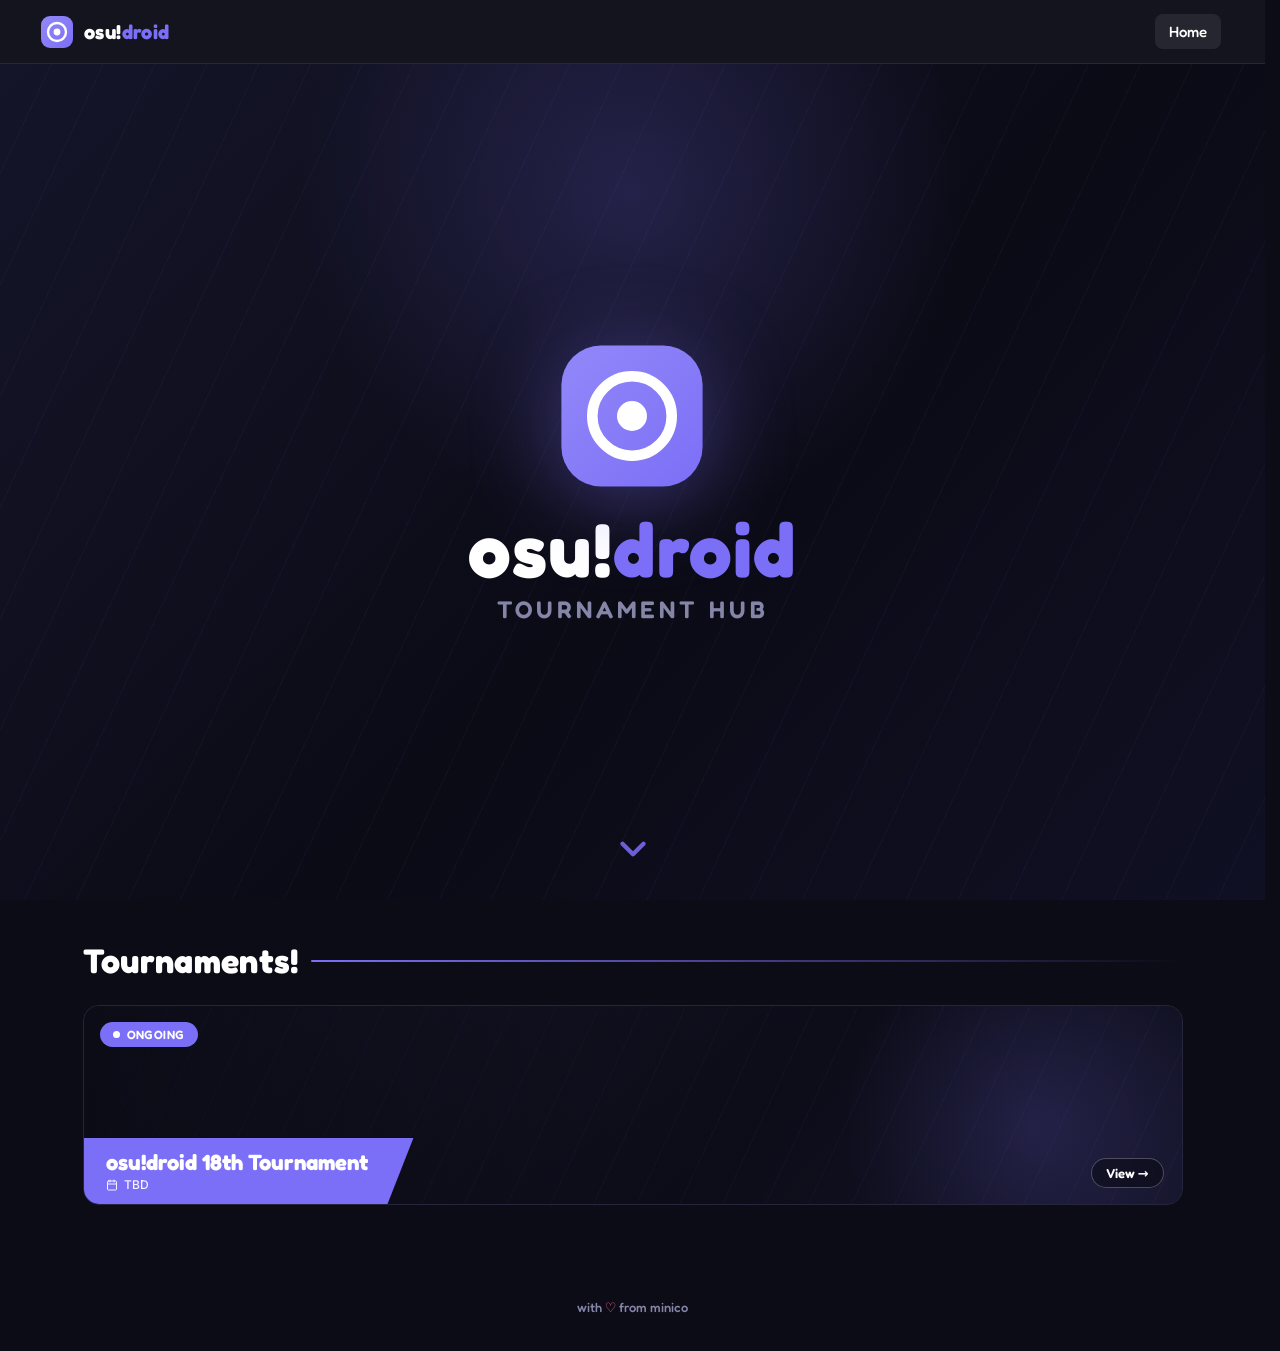
==== commit 24fed85d: "Splash video background, match cost, team seed, cloud sync backend - Random liveplay video splash (C" ====
--- a/index.html
+++ b/index.html
@@ -7,803 +7,8 @@
 <link rel="preconnect" href="https://fonts.googleapis.com">
 <link rel="preconnect" href="https://fonts.gstatic.com" crossorigin>
 <link href="https://fonts.googleapis.com/css2?family=Fredoka:wght@500;600;700&family=Inter:wght@400;500;600;700;800&display=swap" rel="stylesheet">
-<style>
-:root {
-  --bg: #0c0c16;
-  --surface: #14141f;
-  --surface2: #1b1b2b;
-  --surface3: #232338;
-  --border: #25253c;
-  --border2: #33334f;
-  --text: #f0f0f6;
-  --muted: #8585a8;
-  --accent: #7c6ff7;
-  --accent2: #5a4fd4;
-  --gold: #f5c842;
-  --silver: #b0b8c8;
-  --bronze: #cd7f32;
-  --green: #66bb6a;
-  --red: #ef5350;
-  --blue: #4a9ade;
-  --nm: #6fcf6f; --hd: #e8c84a; --hr: #e05050;
-  --dt: #9b5de5; --fl: #26c6da; --tb: #ff6ec7;
-  --pr: #4a9ade; --fm: #56c8c8;
-  --head: 'Fredoka','Segoe UI',system-ui,sans-serif;
-  --body: 'Inter','Segoe UI',system-ui,sans-serif;
-}
-*{box-sizing:border-box;margin:0;padding:0;}
-html{scrollbar-gutter:stable;}
-body{background:var(--bg);color:var(--text);font-family:var(--body);min-height:100vh;}
-h1,h2,h3,.site-title{font-family:var(--head);}
-
-/* TOP NAV */
-.topbar{background:var(--surface);border-bottom:1px solid var(--border);padding:0 2.5rem;display:flex;align-items:center;justify-content:space-between;height:64px;position:sticky;top:0;z-index:50;}
-.brand{display:flex;align-items:center;gap:10px;cursor:pointer;}
-.brand img{height:36px;width:auto;display:block;border-radius:7px;}
-.brand .brand-mark{display:flex;align-items:center;}
-.brand .brand-word{font-family:var(--head);font-size:20px;font-weight:700;color:#fff;letter-spacing:0.02em;}
-.brand .brand-word span{color:var(--accent);}
-.nav-links{display:flex;gap:4px;align-items:center;}
-.nav-link{font-family:var(--head);font-size:15px;font-weight:500;color:#cfcfe4;cursor:pointer;padding:8px 14px;border-radius:8px;transition:all .15s;}
-.nav-link:hover{color:#fff;background:rgba(255,255,255,0.08);}
-.nav-link.active{color:#fff;background:rgba(255,255,255,0.08);}
-.admin-btn{font-family:var(--head);background:none;border:1px solid transparent;color:var(--muted);font-size:14px;font-weight:500;padding:7px 14px;border-radius:8px;cursor:pointer;transition:all 0.15s;}
-.admin-btn:hover{background:rgba(255,255,255,0.08);color:#fff;}
-.admin-btn.active{background:rgba(255,255,255,0.08);color:#fff;}
-
-@keyframes fadeUp{from{opacity:0;transform:translateY(16px);}to{opacity:1;transform:translateY(0);}}
-@keyframes fadeIn{from{opacity:0;}to{opacity:1;}}
-@keyframes pulse{0%,100%{opacity:1;}50%{opacity:.35;}}
-
-/* ===== SPLASH (intro hero on entry) ===== */
-.splash{position:relative;height:calc(100vh - 64px);min-height:460px;display:flex;align-items:center;justify-content:center;overflow:hidden;
-  background:linear-gradient(135deg,#15152a 0%,#0b0b16 55%,#101024 100%);}
-.splash::before{content:'';position:absolute;inset:0;background-image:repeating-linear-gradient(115deg,transparent 0 46px,rgba(124,111,247,0.05) 46px 47px);pointer-events:none;}
-.splash::after{content:'';position:absolute;top:-30%;left:50%;transform:translateX(-50%);width:760px;height:760px;background:radial-gradient(circle,rgba(124,111,247,0.20),transparent 62%);pointer-events:none;}
-.splash-bg{position:absolute;inset:0;background-size:cover;background-position:center;z-index:1;}
-.splash-ov{position:absolute;inset:0;z-index:1;display:none;background:linear-gradient(180deg,rgba(8,8,16,0.45) 0%,rgba(8,8,16,0.72) 100%);}
-.splash.has-img .splash-ov{display:block;}
-.splash-inner{position:relative;z-index:2;display:flex;flex-direction:column;align-items:center;text-align:center;padding:1rem;animation:fadeUp .7s ease both;}
-.splash-img{max-height:230px;max-width:min(82vw,580px);width:auto;display:block;filter:drop-shadow(0 12px 44px rgba(124,111,247,.35));}
-.splash-mark{display:flex;flex-direction:column;align-items:center;gap:20px;}
-.splash-mark svg{filter:drop-shadow(0 12px 44px rgba(124,111,247,.4));}
-.splash-word{font-family:var(--head);font-size:clamp(40px,8vw,76px);font-weight:700;color:#fff;line-height:1;letter-spacing:.02em;}
-.splash-word span{color:var(--accent);}
-.splash-chevron{position:absolute;bottom:30px;left:50%;transform:translateX(-50%);cursor:pointer;color:var(--accent);z-index:2;opacity:.85;animation:chevBounce 1.9s ease-in-out infinite;}
-.splash-chevron:hover{opacity:1;}
-.splash-chevron svg{display:block;}
-@keyframes chevBounce{0%,100%{transform:translate(-50%,0);}50%{transform:translate(-50%,12px);}}
-@media(max-width:680px){.splash-mark svg{width:100px;height:100px;}}
-
-/* ===== TOURNAMENT GALLERY (home) ===== */
-.home{max-width:1180px;margin:0 auto;padding:2.5rem 2.5rem 4rem;}
-.tour-heading{font-family:var(--head);font-size:34px;font-weight:700;color:#fff;letter-spacing:.01em;margin-bottom:1.5rem;display:flex;align-items:center;gap:12px;}
-.tour-heading::after{content:'';flex:1;height:2px;background:linear-gradient(90deg,var(--accent),transparent);border-radius:2px;}
-.tour-gallery{display:flex;flex-direction:column;gap:20px;}
-
-.tcard{position:relative;height:200px;border-radius:16px;overflow:hidden;cursor:pointer;border:1px solid var(--border);background:var(--surface2);
-  transition:transform .18s ease,border-color .18s ease,box-shadow .18s ease;animation:fadeUp .5s ease both;}
-.tcard:hover{transform:translateY(-3px);border-color:var(--accent);box-shadow:0 12px 34px -12px rgba(124,111,247,.55);}
-.tcard-bg{position:absolute;inset:0;background-size:cover;background-position:center;}
-/* fallback diagonal pattern when no banner image */
-.tcard-bg.fallback{background:linear-gradient(135deg,#1a1a30 0%,#0e0e1c 60%,#15152a 100%);}
-.tcard-bg.fallback::before{content:'';position:absolute;inset:0;background-image:repeating-linear-gradient(115deg,transparent 0 38px,rgba(124,111,247,0.06) 38px 39px);}
-.tcard-bg.fallback::after{content:'';position:absolute;top:-45%;right:-6%;width:420px;height:420px;background:radial-gradient(circle,rgba(124,111,247,0.22),transparent 65%);}
-.tcard-overlay{position:absolute;inset:0;background:linear-gradient(90deg,rgba(8,8,16,.78) 0%,rgba(8,8,16,.32) 45%,rgba(8,8,16,.12) 100%);}
-.tcard-status{position:absolute;top:16px;left:16px;z-index:3;display:inline-flex;align-items:center;gap:7px;font-family:var(--head);font-weight:600;font-size:12px;padding:5px 13px;border-radius:20px;letter-spacing:.04em;color:#fff;text-transform:uppercase;}
-.tcard-status .dot{width:7px;height:7px;border-radius:50%;background:#fff;}
-.tcard-status.ongoing{background:var(--accent);}
-.tcard-status.ongoing .dot{animation:pulse 1.6s ease-in-out infinite;}
-.tcard-status.finished{background:rgba(80,80,110,.85);}
-.tcard-status.upcoming{background:var(--blue);}
-.tcard-label{position:absolute;left:0;bottom:0;z-index:3;background:var(--accent);color:#fff;padding:12px 46px 12px 22px;
-  clip-path:polygon(0 0, 100% 0, calc(100% - 26px) 100%, 0 100%);max-width:78%;}
-.tcard-name{font-family:var(--head);font-size:22px;font-weight:700;line-height:1.1;display:block;overflow:hidden;text-overflow:ellipsis;white-space:nowrap;}
-.tcard-dates{font-size:12px;font-weight:500;opacity:.92;display:flex;align-items:center;gap:6px;margin-top:3px;}
-.tcard-go{position:absolute;right:18px;bottom:16px;z-index:3;font-family:var(--head);font-size:13px;font-weight:600;color:#fff;background:rgba(0,0,0,.35);border:1px solid rgba(255,255,255,.25);padding:6px 14px;border-radius:20px;backdrop-filter:blur(4px);}
-.tcard:hover .tcard-go{background:var(--accent);border-color:var(--accent);}
-
-/* add-tournament card (admin only) */
-.tcard-add{height:120px;border:2px dashed var(--border2);border-radius:16px;display:flex;align-items:center;justify-content:center;gap:10px;
-  color:var(--muted);font-family:var(--head);font-weight:600;font-size:16px;cursor:pointer;background:var(--surface);transition:all .15s;}
-.tcard-add:hover{border-color:var(--accent);color:var(--accent);}
-.home-empty{text-align:center;padding:4rem 2rem;color:var(--muted);}
-
-/* STATS HEADER */
-.stats-header{padding:1.5rem 2.5rem 0;display:flex;align-items:center;gap:14px;flex-wrap:wrap;}
-.stats-back{background:var(--surface2);border:1px solid var(--border2);color:var(--text);font-family:var(--head);font-size:13px;font-weight:600;padding:7px 14px;border-radius:8px;cursor:pointer;transition:all .15s;}
-.stats-back:hover{border-color:var(--accent);color:var(--accent);}
-.stats-title{font-family:var(--head);font-size:22px;font-weight:700;color:#fff;}
-.stats-title span{color:var(--accent);}
-.stats-bracket-btn{margin-left:auto;background:var(--surface2);border:1px solid var(--border2);color:var(--text);font-family:var(--head);font-size:13px;font-weight:600;padding:7px 14px;border-radius:8px;cursor:pointer;transition:all .15s;}
-.stats-bracket-btn:hover{border-color:var(--accent);color:var(--accent);}
-
-/* STAGE TABS */
-.stage-bar{background:var(--surface);border-bottom:1px solid var(--border);padding:0 2.5rem;display:flex;gap:4px;overflow-x:auto;overflow-y:hidden;margin-top:1rem;}
-.stage-tab{font-family:var(--head);padding:14px 20px;font-size:15px;font-weight:500;color:var(--muted);cursor:pointer;border-bottom:3px solid transparent;white-space:nowrap;transition:color 0.15s;margin-bottom:-1px;}
-.stage-tab:hover{color:var(--text);}
-.stage-tab.active{color:#fff;border-bottom-color:var(--accent);}
-
-/* VIEW TABS */
-.view-bar{padding:1.5rem 2.5rem 0;display:flex;gap:8px;max-width:1400px;margin:0 auto;}
-.view-tab{font-family:var(--head);padding:9px 20px;font-size:15px;font-weight:500;color:var(--muted);cursor:pointer;border-radius:10px 10px 0 0;border:1px solid transparent;border-bottom:none;transition:all 0.15s;}
-.view-tab:hover{color:var(--text);}
-.view-tab.active{color:#fff;background:var(--surface);border-color:var(--border);}
-
-/* MAIN */
-.main{padding:0 2.5rem 2rem;max-width:1400px;margin:0 auto;}
-.panel{background:var(--surface);border:1px solid var(--border);border-radius:0 14px 14px 14px;padding:1.5rem;display:none;}
-.panel.show{display:block;animation:panelIn .35s cubic-bezier(.22,.61,.36,1) both;}
-@keyframes panelIn{from{opacity:0;transform:translateY(10px) scale(.995);}to{opacity:1;transform:translateY(0) scale(1);}}
-
-/* SUMMARY */
-.summary-bar{display:flex;gap:24px;flex-wrap:wrap;background:var(--surface2);border:1px solid var(--border);border-radius:14px;padding:16px 24px;margin-bottom:1.5rem;}
-.sum-item .sum-val{font-family:var(--head);font-size:26px;font-weight:700;color:#fff;}
-.sum-item .sum-lbl{font-size:10px;color:var(--muted);text-transform:uppercase;letter-spacing:0.07em;}
-
-/* MAP GRID */
-.map-grid{display:grid;grid-template-columns:repeat(3,1fr);gap:14px;}
-@media(max-width:900px){.map-grid{grid-template-columns:repeat(2,1fr);}}
-@media(max-width:560px){.map-grid{grid-template-columns:1fr;}}
-.map-card{background:var(--surface2);border:1px solid var(--border);border-radius:14px;overflow:hidden;transition:border-color 0.15s,transform .15s;animation:fadeUp .4s ease both;}
-.map-card:hover{border-color:var(--accent);transform:translateY(-3px);}
-.map-card.empty-slot{opacity:.55;}
-.map-card-head{padding:10px 14px;display:flex;align-items:center;gap:10px;border-bottom:1px solid var(--border);}
-.slot-badge{font-size:11px;font-weight:700;padding:3px 8px;border-radius:6px;letter-spacing:0.05em;flex-shrink:0;cursor:pointer;}
-.map-card-title{font-size:12px;color:var(--muted);overflow:hidden;text-overflow:ellipsis;white-space:nowrap;flex:1;}
-.map-card-stats{padding:10px 14px;display:grid;grid-template-columns:1fr 1fr 1fr;gap:8px;text-align:center;}
-.cs-val{font-family:var(--head);font-size:17px;font-weight:600;color:#fff;}
-.cs-lbl{font-size:10px;color:var(--muted);text-transform:uppercase;letter-spacing:0.05em;margin-top:2px;}
-.map-card-players{padding:0 14px 10px;}
-.tp-row{display:grid;grid-template-columns:20px minmax(0,1fr) 64px 50px 84px;align-items:center;gap:6px;padding:5px 0;border-top:1px solid var(--border);font-size:12px;}
-.tp-rank{font-weight:700;text-align:left;}
-.tp-name{font-weight:500;overflow:hidden;text-overflow:ellipsis;white-space:nowrap;}
-.tp-score{color:var(--accent);font-weight:600;font-size:11px;text-align:right;font-variant-numeric:tabular-nums;}
-.tp-acc{color:#fff;font-size:11px;text-align:right;font-variant-numeric:tabular-nums;}
-.tp-mods{font-size:10px;display:flex;gap:2px;flex-wrap:wrap;justify-content:flex-end;}
-.empty-note{padding:14px;font-size:12px;color:var(--muted);text-align:center;}
-
-/* LEADERBOARD */
-.lb-section{margin-bottom:2rem;animation:fadeUp .4s ease both;}
-.lb-head{display:flex;align-items:center;gap:12px;margin-bottom:10px;}
-.lb-mapname{font-size:13px;color:var(--muted);overflow:hidden;text-overflow:ellipsis;white-space:nowrap;}
-.lb-table{width:100%;border-collapse:collapse;font-size:13px;table-layout:fixed;}
-.lb-table th{background:var(--surface2);color:var(--muted);font-size:11px;font-weight:600;text-transform:uppercase;letter-spacing:0.06em;padding:8px 12px;text-align:left;border-bottom:1px solid var(--border);cursor:pointer;user-select:none;white-space:nowrap;}
-.lb-table th:hover{color:var(--text);}
-.lb-table th.r{text-align:right;}
-.lb-table th .sort-arrow{font-size:9px;margin-left:3px;opacity:.6;}
-.lb-table td{padding:7px 12px;border-bottom:1px solid var(--border);overflow:hidden;}
-.lb-table tr:last-child td{border-bottom:none;}
-.lb-table tr:hover td{background:var(--surface2);}
-.players-table td.rc, .lb-table td.rc{width:32px;overflow:visible;text-overflow:initial;white-space:nowrap;font-weight:700;color:var(--muted);}
-.rc.r1{color:var(--gold)}.rc.r2{color:var(--silver)}.rc.r3{color:var(--bronze)}
-.players-table td.rc.r1,.lb-table td.rc.r1{color:var(--gold);}
-.players-table td.rc.r2,.lb-table td.rc.r2{color:var(--silver);}
-.players-table td.rc.r3,.lb-table td.rc.r3{color:var(--bronze);}
-.tp-rank.r1{color:var(--gold);}.tp-rank.r2{color:var(--silver);}.tp-rank.r3{color:var(--bronze);}
-.rc.r1,.tp-rank.r1{text-shadow:0 0 8px rgba(245,200,66,0.5);}
-.rc.r2,.tp-rank.r2{text-shadow:0 0 8px rgba(176,184,200,0.4);}
-.rc.r3,.tp-rank.r3{text-shadow:0 0 8px rgba(205,127,50,0.45);}
-.pc{font-weight:600;overflow:hidden;text-overflow:ellipsis;white-space:nowrap;}
-.sc{font-weight:700;color:#fff;text-align:right;font-variant-numeric:tabular-nums;}
-.ac{text-align:right;font-variant-numeric:tabular-nums;color:#fff;}
-.ah{color:#fff}.am{color:#fff}.al{color:#fff;}
-.mc-cell{text-align:right;}
-.mod-pills-cell{text-align:right;white-space:normal;line-height:1.6;}
-
-/* MOD PILLS */
-.mp{display:inline-block;font-size:10px;font-weight:700;padding:1px 5px;border-radius:3px;margin:1px;}
-.mp-NM{background:rgba(111,207,111,.2);color:var(--nm);}
-.mp-HD{background:rgba(232,200,74,.2);color:var(--hd);}
-.mp-HR{background:rgba(224,80,80,.2);color:var(--hr);}
-.mp-DT{background:rgba(155,93,229,.2);color:var(--dt);}
-.mp-NC{background:rgba(155,93,229,.35);color:#c8a0ff;}
-.mp-FL{background:rgba(38,198,218,.2);color:var(--fl);}
-.mp-PR{background:rgba(74,154,222,.2);color:var(--pr);}
-.mp-FM{background:rgba(86,200,200,.2);color:var(--fm);}
-.mp-EZ{background:rgba(100,200,100,.15);color:#90ee90;}
-.mp-XX{background:rgba(150,150,150,.1);color:#888;}
-
-/* SLOT COLORS */
-.s-nm{background:rgba(111,207,111,.15);color:var(--nm);}
-.s-hd{background:rgba(232,200,74,.15);color:var(--hd);}
-.s-hr{background:rgba(224,80,80,.15);color:var(--hr);}
-.s-dt{background:rgba(155,93,229,.15);color:var(--dt);}
-.s-fl{background:rgba(38,198,218,.15);color:var(--fl);}
-.s-tb{background:rgba(255,110,199,.16);color:var(--tb);}
-.s-pr{background:rgba(74,154,222,.15);color:var(--pr);}
-.s-fm{background:rgba(86,200,200,.15);color:var(--fm);}
-.s-xx{background:rgba(150,150,150,.15);color:#aaa;}
-
-/* PLAYER STATS TABLE */
-.players-table{width:100%;border-collapse:collapse;font-size:13px;table-layout:fixed;}
-.players-table th{background:var(--surface2);color:var(--muted);font-size:11px;font-weight:600;text-transform:uppercase;letter-spacing:0.06em;padding:8px 12px;text-align:left;border-bottom:1px solid var(--border);cursor:pointer;user-select:none;white-space:nowrap;}
-.players-table th:hover{color:var(--text);}
-.players-table th.r{text-align:right;}
-.players-table th .sort-arrow{font-size:9px;margin-left:3px;opacity:.6;}
-.players-table td{padding:7px 12px;border-bottom:1px solid var(--border);overflow:hidden;text-overflow:ellipsis;white-space:nowrap;}
-.players-table tr:last-child td{border-bottom:none;}
-.players-table tr:hover td{background:var(--surface2);}
-.players-table .r{text-align:right;font-variant-numeric:tabular-nums;}
-.players-table tbody tr{animation:fadeUp .4s ease both;}
-
-/* EMPTY */
-.empty{text-align:center;padding:4rem 2rem;color:var(--muted);font-size:15px;animation:fadeIn .3s ease both;}
-.empty p{margin-top:8px;font-size:13px;}
-
-/* ===== ADMIN PANEL ===== */
-.admin-overlay{position:fixed;inset:0;background:rgba(0,0,0,0.7);z-index:100;display:none;align-items:flex-start;justify-content:flex-end;padding:56px 0 0;}
-.admin-overlay.show{display:flex;}
-.admin-panel{background:var(--surface);border-left:1px solid var(--border);width:420px;height:calc(100vh - 56px);overflow-y:auto;display:flex;flex-direction:column;}
-.admin-header{padding:1.25rem 1.5rem;border-bottom:1px solid var(--border);display:flex;align-items:center;justify-content:space-between;flex-shrink:0;}
-.admin-header h2{font-size:16px;font-weight:700;color:#fff;}
-.close-btn{background:none;border:none;color:var(--muted);font-size:20px;cursor:pointer;padding:4px;}
-.close-btn:hover{color:var(--text);}
-.admin-body{padding:1.25rem 1.5rem;flex:1;}
-
-.admin-section{margin-bottom:1.5rem;}
-.admin-section-title{font-size:11px;font-weight:700;text-transform:uppercase;letter-spacing:0.08em;color:var(--muted);margin-bottom:10px;display:flex;align-items:center;gap:8px;}
-.admin-section-title::after{content:'';flex:1;height:1px;background:var(--border);}
-.editing-chip{font-family:var(--head);font-size:11px;font-weight:600;color:var(--accent);background:rgba(124,111,247,.12);border:1px solid rgba(124,111,247,.3);padding:2px 9px;border-radius:12px;text-transform:none;letter-spacing:0;}
-
-.stage-select-row{display:flex;gap:8px;flex-wrap:wrap;margin-bottom:10px;}
-.stage-pill{padding:5px 12px;font-size:12px;font-weight:600;border-radius:20px;border:1px solid var(--border2);color:var(--muted);cursor:pointer;transition:all 0.15s;}
-.stage-pill:hover{border-color:var(--accent);color:var(--accent);}
-.stage-pill.active{background:var(--accent);border-color:var(--accent);color:#fff;}
-.stage-pill.vis-on{background:rgba(102,187,106,0.15);border-color:var(--green);color:var(--green);}
-.stage-pill.vis-off{background:transparent;border-color:var(--border);color:var(--muted);opacity:.6;text-decoration:line-through;}
-
-/* tournament rows in admin */
-.adm-tour-list{display:flex;flex-direction:column;gap:6px;margin-bottom:10px;}
-.adm-tour-item{background:var(--surface2);border:1px solid var(--border);border-radius:8px;padding:8px 12px;display:flex;align-items:center;gap:10px;cursor:pointer;transition:border-color .15s;}
-.adm-tour-item.active{border-color:var(--accent);background:rgba(124,111,247,.08);}
-.adm-tour-name{flex:1;min-width:0;font-size:13px;font-weight:600;color:var(--text);overflow:hidden;text-overflow:ellipsis;white-space:nowrap;}
-.adm-tour-badge{font-size:10px;color:var(--muted);}
-.adm-tour-open{background:none;border:1px solid var(--border2);color:var(--muted);font-size:10px;padding:2px 7px;border-radius:4px;cursor:pointer;flex-shrink:0;}
-.adm-tour-open:hover{border-color:var(--accent);color:var(--accent);}
-
-.field-label{font-size:12px;color:var(--muted);margin-bottom:6px;}
-input[type=text],input[type=url]{width:100%;background:var(--bg);border:1px solid var(--border2);border-radius:8px;padding:9px 12px;color:var(--text);font-size:13px;outline:none;margin-bottom:10px;}
-input[type=text]:focus,input[type=url]:focus{border-color:var(--accent);}
-.admin-panel textarea{width:100%;background:var(--bg);border:1px solid var(--border2);border-radius:8px;padding:9px 12px;color:var(--text);font-size:13px;outline:none;margin-bottom:10px;font-family:var(--body);resize:vertical;}
-.admin-panel textarea:focus{border-color:var(--accent);}
-.sched-edit-row{display:flex;gap:6px;align-items:center;margin-bottom:6px;}
-.sched-edit-row input{margin-bottom:0;}
-.sched-e-label{flex:1 1 130px;min-width:0;}
-.sched-e-dates{flex:1 1 150px;min-width:0;}
-.sched-e-del{background:var(--surface)!important;border:1px solid #ef535044!important;color:#ef5350!important;border-radius:6px;width:30px;height:34px;cursor:pointer;font-size:12px;flex-shrink:0;}
-.staff-edit-row{display:flex;flex-wrap:wrap;gap:6px;align-items:center;margin-bottom:8px;padding:8px;background:var(--surface2);border:1px solid var(--border);border-radius:8px;}
-.staff-edit-row input{margin-bottom:0;}
-.staff-e-prev{flex-shrink:0;}
-.staff-e-role{flex:1 1 110px;min-width:0;}
-.staff-e-name{flex:1 1 130px;min-width:0;}
-.staff-e-uid{flex:0 1 90px;min-width:0;}
-.staff-e-discord{flex:1 1 130px;min-width:0;}
-.staff-e-avatar{flex:1 1 100%;min-width:0;}
-.ms-edit-row{display:flex;flex-wrap:wrap;gap:6px;align-items:center;margin-bottom:8px;padding:8px;background:var(--surface2);border:1px solid var(--border);border-radius:8px;}
-.ms-edit-row input{margin-bottom:0;flex:1 1 140px;min-width:0;}
-input::placeholder{color:var(--muted);}
-select{width:100%;background:var(--bg);border:1px solid var(--border2);border-radius:8px;padding:9px 12px;color:var(--text);font-size:13px;outline:none;margin-bottom:10px;cursor:pointer;}
-select:focus{border-color:var(--accent);}
-.btn{background:var(--accent);color:#fff;border:none;border-radius:8px;padding:9px 18px;font-size:13px;font-weight:600;cursor:pointer;transition:background 0.15s;width:100%;}
-.btn:hover{background:var(--accent2);}
-.btn.danger{background:#b71c1c;}
-.btn.danger:hover{background:#d32f2f;}
-.btn.secondary{background:var(--surface2);color:var(--text);border:1px solid var(--border2);}
-.btn.secondary:hover{background:var(--surface3);}
-.fetch-status{font-size:12px;color:var(--muted);margin-top:6px;min-height:16px;}
-.fetch-status.ok{color:var(--green);}
-.fetch-status.err{color:var(--red);}
-
-/* FILE UPLOAD */
-.file-row{display:flex;gap:8px;align-items:center;margin-bottom:10px;}
-.file-btn{position:relative;overflow:hidden;display:inline-flex;align-items:center;gap:7px;background:var(--surface2);border:1px solid var(--border2);color:var(--text);font-size:13px;font-weight:600;padding:9px 14px;border-radius:8px;cursor:pointer;transition:all .15s;flex:1;justify-content:center;}
-.file-btn:hover{border-color:var(--accent);color:var(--accent);}
-.file-btn input[type=file]{position:absolute;inset:0;opacity:0;cursor:pointer;}
-.img-preview{width:100%;height:120px;border-radius:8px;border:1px solid var(--border);background:var(--surface2) center/cover no-repeat;margin-bottom:10px;display:none;}
-.img-preview.show{display:block;}
-.logo-preview{height:48px;width:auto;border-radius:6px;border:1px solid var(--border);display:none;}
-.logo-preview.show{display:block;}
-
-/* MATCH LIST */
-.match-list{display:flex;flex-direction:column;gap:6px;}
-.match-item{background:var(--surface2);border:1px solid var(--border);border-radius:8px;padding:8px 12px;display:flex;align-items:center;gap:10px;}
-.match-info{flex:1;min-width:0;}
-.match-name{font-size:12px;font-weight:600;color:var(--text);}
-.match-id{font-size:11px;color:var(--muted);}
-.match-del{background:none;border:none;color:var(--muted);cursor:pointer;font-size:14px;padding:2px 6px;}
-.match-del:hover{color:var(--red);}
-
-/* MAP ORDER EDITOR */
-.map-order-list{display:flex;flex-direction:column;gap:4px;}
-.map-order-item{background:var(--surface2);border:1px solid var(--border);border-radius:8px;padding:8px 12px;display:flex;align-items:center;gap:10px;cursor:grab;user-select:none;}
-.map-order-item.dragging{opacity:0.4;}
-.map-order-item.drag-over{border-color:var(--accent);}
-.drag-handle{color:var(--muted);font-size:14px;flex-shrink:0;}
-.map-order-slot{flex-shrink:0;}
-.map-order-name{flex:1;font-size:12px;color:var(--muted);overflow:hidden;text-overflow:ellipsis;white-space:nowrap;}
-.slot-edit-btn{background:none;border:1px solid var(--border2);color:var(--muted);font-size:10px;padding:2px 7px;border-radius:4px;cursor:pointer;}
-.slot-edit-btn:hover{border-color:var(--accent);color:var(--accent);}
-
-/* SLOT PICKER MODAL */
-.modal-overlay{position:fixed;inset:0;background:rgba(0,0,0,0.8);z-index:200;display:none;align-items:center;justify-content:center;}
-.modal-overlay.show{display:flex;}
-.modal{background:var(--surface);border:1px solid var(--border2);border-radius:12px;padding:1.5rem;width:340px;}
-.modal h3{font-size:15px;font-weight:700;color:#fff;margin-bottom:4px;}
-.modal-sub{font-size:12px;color:var(--muted);margin-bottom:1rem;overflow:hidden;text-overflow:ellipsis;white-space:nowrap;}
-.slot-grid{display:grid;grid-template-columns:repeat(4,1fr);gap:6px;margin-bottom:1rem;}
-.slot-opt{padding:6px 4px;text-align:center;font-size:11px;font-weight:700;border-radius:6px;cursor:pointer;border:1px solid transparent;transition:all 0.1s;}
-.slot-opt:hover{opacity:0.85;}
-.slot-opt.selected{border-color:#fff;}
-.modal-actions{display:flex;gap:8px;}
-.modal-actions button{flex:1;padding:8px;border-radius:7px;font-size:13px;font-weight:600;cursor:pointer;border:none;}
-.modal-cancel{background:var(--surface2);color:var(--text);}
-.modal-ok{background:var(--accent);color:#fff;}
-
-/* DANGER ZONE */
-.danger-box{background:rgba(183,28,28,0.1);border:1px solid rgba(239,83,80,0.3);border-radius:8px;padding:1rem;}
-.danger-box p{font-size:12px;color:#ef9a9a;margin-bottom:10px;}
-
-/* PLAYER PROFILE MODAL */
-.pc.clickable{cursor:pointer;transition:color .15s;}
-.pc.clickable:hover{color:var(--accent);}
-.profile-overlay{position:fixed;inset:0;background:rgba(0,0,0,0.75);z-index:300;display:none;align-items:center;justify-content:center;padding:2rem;}
-.profile-overlay.show{display:flex;animation:fadeIn .2s ease both;}
-.profile-modal{background:var(--surface);border:1px solid var(--border2);border-radius:14px;width:640px;max-width:100%;max-height:85vh;display:flex;flex-direction:column;animation:fadeUp .3s ease both;}
-.profile-head{padding:1.25rem 1.5rem;border-bottom:1px solid var(--border);display:flex;align-items:center;gap:14px;}
-.profile-avatar{width:52px;height:52px;border-radius:50%;background:linear-gradient(135deg,var(--accent),var(--accent2));display:flex;align-items:center;justify-content:center;font-size:22px;font-weight:800;color:#fff;flex-shrink:0;background-size:cover;background-position:center;}
-.profile-avatar.has-img{background-color:var(--surface);border:1px solid var(--border2);}
-.profile-name-link{color:inherit;text-decoration:none;}
-.profile-name-link:hover{text-decoration:underline;color:var(--accent);}
-.profile-name{font-size:20px;font-weight:800;color:#fff;flex:1;overflow:hidden;text-overflow:ellipsis;white-space:nowrap;}
-.profile-stage{font-size:12px;color:var(--muted);}
-.profile-body{padding:1.25rem 1.5rem;overflow-y:auto;}
-.profile-stats{display:grid;grid-template-columns:repeat(4,1fr);gap:12px;margin-bottom:1.25rem;}
-.pstat{background:var(--surface2);border:1px solid var(--border);border-radius:10px;padding:12px;text-align:center;}
-.pstat-val{font-size:18px;font-weight:700;color:#fff;}
-.pstat-lbl{font-size:10px;color:var(--muted);text-transform:uppercase;letter-spacing:0.06em;margin-top:3px;}
-.profile-section-title{font-size:11px;font-weight:700;text-transform:uppercase;letter-spacing:0.08em;color:var(--muted);margin:0 0 10px;}
-.profile-scores{width:100%;border-collapse:collapse;font-size:13px;}
-.profile-scores th{color:var(--muted);font-size:10px;font-weight:600;text-transform:uppercase;letter-spacing:0.06em;padding:6px 10px;text-align:left;border-bottom:1px solid var(--border);}
-.profile-scores th.r{text-align:right;}
-.profile-scores td{padding:6px 10px;border-bottom:1px solid var(--border);}
-.profile-scores tr:last-child td{border-bottom:none;}
-.profile-scores tr{animation:fadeUp .35s ease both;}
-.profile-scores .r{text-align:right;font-variant-numeric:tabular-nums;color:#fff;}
-.profile-close{background:none;border:none;color:var(--muted);font-size:22px;cursor:pointer;padding:4px;line-height:1;}
-.profile-close:hover{color:var(--text);}
-
-/* PLAYER SEARCH */
-.player-search-wrap{margin-bottom:8px;display:flex;align-items:center;gap:8px;background:var(--surface2);border:1px solid var(--border2);border-radius:8px;padding:0 12px;max-width:320px;height:38px;transition:border-color .15s;}
-.player-search-wrap:focus-within{border-color:var(--accent);}
-.player-search-wrap .player-search{flex:1 1 auto;width:auto;min-width:0;height:100%;background:transparent;border:0;margin:0;padding:0;color:var(--text);font-size:13px;font-family:inherit;line-height:38px;outline:none;box-shadow:none;appearance:none;}
-.player-search-wrap .player-search:focus{border:0;}
-.player-search::placeholder{color:var(--muted);}
-.player-search-icon{color:var(--accent);font-size:14px;flex-shrink:0;line-height:1;display:flex;align-items:center;pointer-events:none;}
-.search-count{font-size:12px;color:var(--muted);margin:0 0 14px;}
-
-/* FLIP sort: suppress entrance animation while reordering */
-.players-table.no-entrance tbody tr{animation:none;}
-.players-table tbody tr td{will-change:transform;}
-
-/* ===== MATCHES VIEW ===== */
-.match-cards{display:flex;flex-direction:column;gap:10px;}
-.mm-card{background:var(--surface2);border:1px solid var(--border);border-radius:12px;padding:14px 18px;display:flex;align-items:center;gap:16px;cursor:pointer;transition:border-color .15s,transform .15s;animation:fadeUp .4s ease both;}
-.mm-card:hover{border-color:var(--accent);transform:translateY(-2px);}
-.mm-card-main{flex:1;min-width:0;}
-.mm-card-name{font-family:var(--head);font-size:16px;font-weight:600;color:#fff;overflow:hidden;text-overflow:ellipsis;white-space:nowrap;}
-.mm-card-meta{font-size:12px;color:var(--muted);margin-top:3px;}
-.mm-card-result{font-family:var(--head);font-weight:700;font-size:15px;white-space:nowrap;display:flex;align-items:center;gap:8px;}
-.mm-card-go{color:var(--muted);font-size:18px;flex-shrink:0;}
-.mm-card:hover .mm-card-go{color:var(--accent);}
-
-/* match detail */
-.mm-detail{animation:fadeUp .4s ease both;}
-.mm-back{background:var(--surface2);border:1px solid var(--border2);color:var(--text);font-family:var(--head);font-size:13px;font-weight:600;padding:7px 14px;border-radius:8px;cursor:pointer;transition:all .15s;margin-bottom:1.25rem;}
-.mm-back:hover{border-color:var(--accent);color:var(--accent);}
-.mm-scoreboard{display:flex;align-items:center;justify-content:center;gap:22px;background:var(--surface2);border:1px solid var(--border);border-radius:14px;padding:20px 24px;margin-bottom:1.5rem;flex-wrap:wrap;}
-.mm-team{font-family:var(--head);font-weight:700;font-size:18px;display:flex;align-items:center;gap:10px;}
-.mm-team.win{text-shadow:0 0 14px currentColor;}
-.mm-team-tally{font-size:34px;line-height:1;}
-.mm-vs{font-family:var(--head);color:var(--muted);font-size:14px;font-weight:600;}
-.mm-winner-line{text-align:center;font-size:12px;color:var(--muted);margin:-8px 0 1.25rem;text-transform:uppercase;letter-spacing:.06em;}
-.team-red{color:var(--red);} .team-blue{color:var(--blue);}
-.mm-maps{display:flex;flex-direction:column;gap:8px;}
-.mm-map{background:var(--surface2);border:1px solid var(--border);border-radius:10px;padding:10px 14px;display:grid;grid-template-columns:46px minmax(0,1fr) auto;align-items:center;gap:12px;animation:fadeUp .4s ease both;}
-.mm-map-name{font-size:13px;color:var(--text);overflow:hidden;text-overflow:ellipsis;white-space:nowrap;}
-.mm-map-name .mm-sub{font-size:11px;color:var(--muted);margin-top:2px;overflow:hidden;text-overflow:ellipsis;white-space:nowrap;}
-.mm-map-result{display:flex;align-items:center;gap:10px;font-family:var(--head);font-weight:600;font-size:13px;font-variant-numeric:tabular-nums;white-space:nowrap;}
-.mm-side{display:flex;flex-direction:column;align-items:flex-end;line-height:1.15;}
-.mm-side.win{font-weight:700;}
-.mm-side .mm-side-sub{font-size:10px;color:var(--muted);font-weight:500;}
-.mm-dash{color:var(--muted);}
-.mm-empty{text-align:center;padding:4rem 2rem;color:var(--muted);}
-.mm-team-name{font-size:18px;}
-.mm-team{gap:12px;}
-
-/* match-detail: per-map result-screen scoreboards */
-.mm-mapcard{background:var(--surface2);border:1px solid var(--border);border-radius:12px;padding:12px 14px;margin-bottom:10px;animation:fadeUp .4s ease both;}
-.mm-mapcard-head{display:flex;align-items:center;gap:10px;margin-bottom:10px;}
-.mm-mapcard-head .mm-map-name{font-size:14px;font-weight:600;color:#fff;}
-.mm-cols{display:grid;grid-template-columns:1fr 1fr;gap:10px;}
-.mm-col{display:flex;flex-direction:column;gap:5px;background:var(--surface);border:1px solid var(--border);border-radius:8px;padding:8px;}
-.mm-col.win{border-color:var(--accent);box-shadow:0 0 0 1px var(--accent) inset;}
-.mm-pl{display:grid;grid-template-columns:minmax(0,1fr) auto auto auto;align-items:center;gap:8px;font-size:12px;padding:3px 4px;border-radius:6px;}
-.mm-pl-name{font-weight:600;overflow:hidden;text-overflow:ellipsis;white-space:nowrap;}
-.mm-pl.team-red .mm-pl-name{color:var(--red);}
-.mm-pl.team-blue .mm-pl-name{color:var(--blue);}
-.mm-pl.mm-top .mm-pl-name{color:var(--accent);}
-.mm-pl-acc{color:var(--muted);font-variant-numeric:tabular-nums;}
-.mm-pl-score{font-family:var(--head);font-weight:700;font-variant-numeric:tabular-nums;color:#fff;}
-.mm-pl-mods{display:flex;gap:3px;justify-content:flex-end;}
-.mm-pl-empty{color:var(--muted);font-size:12px;text-align:center;padding:4px;}
-.mm-manual{color:var(--accent);font-size:10px;}
-.mm-map-foot{display:flex;align-items:center;justify-content:space-between;gap:10px;margin-top:10px;padding-top:8px;border-top:1px solid var(--border);}
-.mm-foot-side{display:flex;flex-direction:column;line-height:1.2;}
-.mm-foot-side.team-blue{align-items:flex-end;}
-.mm-foot-lbl{font-size:10px;color:var(--muted);text-transform:uppercase;letter-spacing:.04em;}
-.mm-foot-val{font-family:var(--head);font-weight:700;font-size:15px;font-variant-numeric:tabular-nums;}
-.mm-foot-side.team-red .mm-foot-val{color:var(--red);}
-.mm-foot-side.team-blue .mm-foot-val{color:var(--blue);}
-.mm-foot-margin{font-size:11px;color:var(--muted);text-transform:uppercase;letter-spacing:.05em;text-align:center;flex:1;}
-
-/* in-match add-score form (admin only) */
-.mm-addbox{margin-top:1.5rem;background:var(--surface2);border:1px solid var(--border);border-radius:12px;padding:14px 16px;}
-.mm-addbox-title{font-family:var(--head);font-weight:600;font-size:13px;color:var(--accent);margin-bottom:10px;}
-.mm-addgrid{display:flex;flex-wrap:wrap;gap:8px;align-items:center;}
-.mm-addgrid select,.mm-addgrid input{background:var(--surface);border:1px solid var(--border2);color:var(--text);border-radius:7px;padding:7px 9px;font-size:12px;}
-.mm-addgrid #mm-add-map{flex:1 1 220px;min-width:160px;}
-.mm-addgrid #mm-add-player{flex:1 1 130px;min-width:110px;}
-.mm-addgrid #mm-add-score,.mm-addgrid #mm-add-acc{width:90px;}
-.mm-addgrid #mm-add-mods{width:120px;}
-.mm-addgrid #mm-add-team{width:80px;}
-
-/* draggable match rows in admin */
-.match-item[draggable]{cursor:grab;}
-.match-item.dragging{opacity:0.4;}
-.match-item.drag-over{border-color:var(--accent);}
-
-/* TOURNAMENT BRACKET (Challonge embed, recolored) */
-.bracket-page{padding:1.5rem 2rem 3rem;max-width:100%;}
-.bracket-top{display:flex;align-items:center;gap:14px;margin-bottom:1.25rem;flex-wrap:wrap;}
-.bracket-top h1{font-family:var(--head);font-size:22px;font-weight:700;color:#fff;}
-.bracket-top h1 span{color:var(--accent);}
-.bracket-back{background:var(--surface2);border:1px solid var(--border2);color:var(--text);font-family:var(--head);font-size:13px;font-weight:600;padding:7px 14px;border-radius:8px;cursor:pointer;transition:all .15s;}
-.bracket-back:hover{border-color:var(--accent);color:var(--accent);}
-.bracket-hint{font-size:12px;color:var(--muted);}
-.bracket-embed-wrap{background:var(--surface);border:1px solid var(--border);border-radius:12px;padding:8px;overflow:hidden;animation:fadeUp .4s ease both;}
-/* recolor challonge's orange accents toward our purple; keep grey boxes/white text */
-.bracket-embed{width:100%;min-height:600px;height:78vh;border:0;border-radius:8px;display:block;
-  filter:hue-rotate(248deg) saturate(1.15);}
-.bracket-empty{text-align:center;padding:4rem 2rem;color:var(--muted);}
-.bracket-open-link{font-size:12px;color:var(--accent);text-decoration:none;margin-left:auto;}
-.bracket-open-link:hover{text-decoration:underline;}
-
-/* CUSTOM BRACKET ENGINE */
-.cb-wrap{display:flex;flex-direction:column;gap:30px;overflow-x:auto;padding:6px 2px 20px;animation:fadeUp .4s ease both;}
-.cb-section{min-width:max-content;}
-.cb-section-title{font-family:var(--head);font-size:15px;font-weight:700;color:var(--accent);text-transform:uppercase;letter-spacing:.05em;margin-bottom:12px;}
-.cb-rounds{display:flex;align-items:stretch;gap:26px;min-width:max-content;}
-.cb-round{display:flex;flex-direction:column;min-width:188px;}
-.cb-round-title{font-family:var(--head);font-size:12px;font-weight:600;color:var(--muted);margin-bottom:10px;text-align:center;white-space:nowrap;}
-.cb-round-matches{flex:1;display:flex;flex-direction:column;justify-content:space-around;gap:14px;}
-.cb-match{background:var(--surface);border:1px solid var(--border);border-radius:9px;overflow:hidden;box-shadow:0 2px 10px rgba(0,0,0,.22);}
-.cb-slot{display:flex;align-items:center;justify-content:space-between;gap:8px;padding:7px 10px;font-size:13px;color:var(--text);border-bottom:1px solid var(--border);}
-.cb-slot:last-child{border-bottom:0;}
-.cb-name{font-family:var(--head);font-weight:600;white-space:nowrap;overflow:hidden;text-overflow:ellipsis;}
-.cb-score{font-family:var(--head);font-weight:700;color:var(--muted);min-width:18px;text-align:right;}
-.cb-slot.cb-win{background:rgba(124,92,255,.16);}
-.cb-slot.cb-win .cb-name{color:#fff;}
-.cb-slot.cb-win .cb-score{color:var(--accent);}
-.cb-slot.cb-tbd .cb-name{color:var(--muted);font-style:italic;font-weight:500;}
-.cb-champ{display:inline-flex;align-items:center;gap:8px;margin-top:4px;padding:10px 16px;border-radius:10px;background:rgba(124,92,255,.14);border:1px solid rgba(124,92,255,.4);font-family:var(--head);font-size:15px;color:#fff;}
-.cb-champ svg{width:18px;height:18px;color:var(--accent);}
-.cb-champ b{color:var(--accent);}
-/* bracket admin editor */
-.bracket-setup-row{display:flex;gap:12px;flex-wrap:wrap;}
-.bk-field{display:flex;flex-direction:column;gap:4px;font-size:12px;color:var(--muted);font-weight:600;}
-.bk-field select{margin-top:0;}
-.bk-ed-round{margin-top:12px;}
-.bk-ed-rtitle{font-family:var(--head);font-size:12px;font-weight:700;color:var(--accent);margin-bottom:6px;}
-.bk-ed-row{display:flex;align-items:center;gap:6px;margin-bottom:5px;}
-.bk-ed-name{flex:1;font-size:12px;color:var(--text);white-space:nowrap;overflow:hidden;text-overflow:ellipsis;}
-.bk-ed-name-r{text-align:right;}
-.bk-ed-score{width:46px;flex:none;text-align:center;padding:4px 6px;}
-.bk-ed-dash{color:var(--muted);flex:none;}
-.bk-ed-sel{flex:1 1 0;min-width:0;font-size:12px;padding:4px 6px;}
-.bk-ed-sel-r{direction:rtl;}
-.bk-ed-sel-r option{direction:ltr;}
-.bk-ed-sel-ov{border-color:var(--accent);color:var(--accent);}
-
-/* MAPPOOL PAGE */
-.mp-pool{display:flex;flex-direction:column;gap:30px;padding:1.25rem 0;}
-.mp-row{display:flex;flex-wrap:wrap;gap:16px;justify-content:center;}
-.mp-card{position:relative;border-radius:14px;overflow:hidden;border:1px solid var(--border);width:380px;max-width:100%;min-height:172px;display:flex;animation:fadeUp .4s ease both;box-shadow:0 4px 18px rgba(0,0,0,.25);}
-.mp-card-bg{position:absolute;inset:0;background-size:cover;background-position:center;background-color:var(--surface2);transition:transform .5s ease;}
-.mp-card:hover .mp-card-bg{transform:scale(1.02);}
-.mp-card-shade{position:absolute;inset:0;background:linear-gradient(180deg,rgba(10,12,20,.25) 0%,rgba(10,12,20,.66) 58%,rgba(10,12,20,.9) 100%);}
-.mp-card-overlay{position:relative;z-index:1;display:flex;flex-direction:column;justify-content:space-between;gap:10px;padding:16px;width:100%;}
-.mp-card-top{display:flex;align-items:center;gap:8px;flex-wrap:wrap;}
-.mp-chip{font-family:var(--head);font-size:12px;font-weight:600;color:#fff;background:rgba(0,0,0,.45);border:1px solid rgba(255,255,255,.14);border-radius:999px;padding:3px 10px;backdrop-filter:blur(2px);}
-.mp-chip.mp-sr{background:rgba(124,92,255,.35);border-color:rgba(124,92,255,.5);}
-.mp-card-mid{margin-top:auto;}
-.mp-title{font-family:var(--head);font-weight:700;font-size:22px;color:#fff;line-height:1.18;overflow:hidden;text-overflow:ellipsis;display:-webkit-box;-webkit-line-clamp:2;-webkit-box-orient:vertical;text-shadow:0 1px 8px rgba(0,0,0,.7);}
-.mp-sub{font-size:14px;color:rgba(255,255,255,.82);margin-top:5px;overflow:hidden;text-overflow:ellipsis;white-space:nowrap;}
-.mp-card-foot{display:flex;flex-direction:column;gap:5px;}
-.mp-diffline{font-family:var(--head);font-size:13px;font-weight:600;color:rgba(255,255,255,.85);letter-spacing:.02em;border-top:1px solid rgba(255,255,255,.12);padding-top:8px;}
-.mp-card.mp-empty{min-height:120px;background:var(--surface2);border-style:dashed;border-color:var(--border2);box-shadow:none;opacity:.72;}
-.mp-card.mp-empty:hover{opacity:1;}
-.mp-card.mp-empty .mp-card-overlay{justify-content:flex-start;}
-.mp-empty-label{font-family:var(--head);font-weight:600;font-size:16px;font-style:italic;color:var(--muted);}
-
-/* admin: mappool covers list */
-.mpc-list{display:flex;flex-direction:column;gap:8px;}
-.mpc-item{background:var(--surface2);border:1px solid var(--border);border-radius:8px;padding:8px 10px;}
-.mpc-head{display:flex;align-items:center;gap:8px;margin-bottom:6px;}
-.mpc-name{font-size:12px;font-weight:600;color:var(--text);overflow:hidden;text-overflow:ellipsis;white-space:nowrap;flex:1;min-width:0;}
-.mpc-ok{font-size:11px;color:var(--accent);font-weight:600;white-space:nowrap;}
-.mpc-row{display:flex;gap:6px;align-items:center;}
-.mpc-input{flex:1;min-width:0;background:var(--surface);border:1px solid var(--border2);color:var(--text);border-radius:6px;padding:6px 8px;font-size:12px;}
-
-/* TEAMS PAGE */
-.teams-grid{display:grid;grid-template-columns:repeat(auto-fill,minmax(340px,1fr));gap:16px;padding:1.25rem 0;}
-.team-card{background:var(--surface2);border:1px solid var(--border);border-radius:14px;overflow:hidden;animation:fadeUp .4s ease both;}
-.team-card-head{display:flex;align-items:center;gap:10px;padding:14px 16px;background:linear-gradient(180deg,rgba(124,92,255,.16),transparent);border-bottom:1px solid var(--border);}
-.team-name{font-family:var(--head);font-weight:700;font-size:18px;color:#fff;flex:1;min-width:0;overflow:hidden;text-overflow:ellipsis;white-space:nowrap;}
-.team-count{font-size:12px;color:var(--muted);white-space:nowrap;}
-.team-edit-btn{background:var(--surface);border:1px solid var(--border2);color:var(--text);font-size:12px;font-weight:600;padding:5px 10px;border-radius:7px;cursor:pointer;transition:all .15s;}
-.team-edit-btn:hover{border-color:var(--accent);color:var(--accent);}
-.team-del-btn{color:#ef5350;}
-.team-del-btn:hover{border-color:#ef5350;color:#ef5350;}
-.team-players{display:flex;flex-direction:column;gap:2px;padding:8px;}
-.team-empty{font-size:12px;color:var(--muted);padding:14px;text-align:center;}
-.team-player{display:flex;align-items:center;gap:12px;padding:8px 10px;border-radius:10px;transition:background .15s;}
-.team-player:hover{background:rgba(255,255,255,.04);}
-.pl-avatar{width:46px;height:46px;border-radius:50%;background-size:cover;background-position:center;background-color:var(--surface);border:1px solid var(--border2);flex-shrink:0;}
-.pl-info{flex:1;min-width:0;}
-.pl-top{display:flex;align-items:baseline;gap:8px;}
-.pl-droid{font-family:var(--head);font-weight:600;font-size:15px;color:#cdb6ff;text-decoration:none;overflow:hidden;text-overflow:ellipsis;white-space:nowrap;}
-a.pl-droid:hover{text-decoration:underline;color:var(--accent);}
-.pl-rank{margin-left:auto;font-family:var(--head);font-weight:700;font-size:13px;color:var(--accent);white-space:nowrap;}
-.pl-discord{font-size:12px;color:var(--muted);margin-top:2px;overflow:hidden;text-overflow:ellipsis;white-space:nowrap;}
-.team-add-card{display:flex;align-items:center;justify-content:center;min-height:120px;border:2px dashed var(--border2);border-radius:14px;color:var(--muted);font-family:var(--head);font-weight:600;font-size:15px;cursor:pointer;transition:all .15s;}
-.team-add-card:hover{border-color:var(--accent);color:var(--accent);background:rgba(124,92,255,.06);}
-
-/* team editor modal */
-.team-modal{width:560px;max-width:94vw;max-height:88vh;overflow-y:auto;}
-#team-name-input{width:100%;background:var(--surface2);border:1px solid var(--border2);color:var(--text);border-radius:7px;padding:9px 10px;font-size:14px;}
-.tp-edit-row{display:flex;flex-wrap:wrap;gap:6px;align-items:center;background:var(--surface2);border:1px solid var(--border);border-radius:8px;padding:8px;margin-bottom:6px;}
-.tp-edit-row input{background:var(--surface);border:1px solid var(--border2);color:var(--text);border-radius:6px;padding:6px 8px;font-size:12px;}
-.tp-e-prev{width:32px;height:32px;border-radius:50%;flex-shrink:0;background-size:cover;background-position:center;background-color:var(--surface);border:1px solid var(--border2);}
-.tp-e-droid{flex:1 1 150px;min-width:120px;}
-.tp-e-uid{width:90px;}
-.tp-e-fetch{background:var(--surface)!important;border:1px solid var(--accent)!important;color:var(--accent)!important;border-radius:6px;padding:6px 10px;cursor:pointer;font-size:12px;font-family:var(--head);font-weight:600;}
-.tp-e-fetch:hover{background:var(--accent)!important;color:#fff!important;}
-.tp-e-status{flex:1 1 100%;font-size:11px;color:var(--muted);min-height:0;padding-left:2px;}
-.tp-e-status.ok{color:#66bb6a;}
-.tp-e-status.err{color:#ef5350;}
-.tp-e-rank{width:90px;}
-.tp-e-discord{flex:1 1 140px;min-width:120px;}
-.tp-e-avatar{flex:1 1 100%;}
-.tp-e-profile{flex:1 1 100%;}
-.tp-e-del{background:var(--surface)!important;border:1px solid #ef535044!important;color:#ef5350!important;border-radius:6px;width:30px;cursor:pointer;font-size:12px;}
-
-/* ===== TOURNAMENT OVERVIEW ===== */
-.ov-hero{position:relative;height:300px;overflow:hidden;border-bottom:1px solid var(--border);}
-.ov-hero-bg{position:absolute;inset:0;background-size:cover;background-position:center;}
-.ov-hero-bg.ov-fallback{background:linear-gradient(135deg,#1a1a30 0%,#0e0e1c 60%,#15152a 100%);}
-.ov-hero-bg.ov-fallback::before{content:'';position:absolute;inset:0;background-image:repeating-linear-gradient(115deg,transparent 0 44px,rgba(124,111,247,0.06) 44px 45px);}
-.ov-hero-bg.ov-fallback::after{content:'';position:absolute;top:-40%;right:-5%;width:460px;height:460px;background:radial-gradient(circle,rgba(124,111,247,0.22),transparent 65%);}
-.ov-hero-shade{position:absolute;inset:0;background:linear-gradient(180deg,rgba(8,8,16,.32) 0%,rgba(8,8,16,.5) 55%,rgba(8,8,16,.92) 100%);}
-.ov-hero-back{position:absolute;top:18px;right:22px;z-index:3;background:rgba(0,0,0,.4);border:1px solid rgba(255,255,255,.2);color:#fff;font-family:var(--head);font-size:13px;font-weight:600;padding:7px 14px;border-radius:8px;cursor:pointer;backdrop-filter:blur(4px);transition:all .15s;}
-.ov-hero-back:hover{background:var(--accent);border-color:var(--accent);}
-.ov-hero-label{position:absolute;left:0;bottom:0;z-index:3;background:var(--accent);color:#fff;padding:16px 58px 16px 30px;clip-path:polygon(0 0,100% 0,calc(100% - 32px) 100%,0 100%);max-width:92%;}
-.ov-hero-name{font-family:var(--head);font-size:30px;font-weight:700;line-height:1.05;color:#fff;}
-.ov-hero-name span{color:#fff;}
-.ov-hero-meta{font-family:var(--head);font-size:14px;font-weight:500;opacity:.95;margin-top:5px;}
-.ov-wrap{max-width:1100px;margin:0 auto;padding:1.75rem 2.5rem 4rem;}
-.ov-sub{color:var(--muted);font-size:15px;margin:0 0 1.5rem;max-width:760px;line-height:1.5;}
-.ov-tiles{display:grid;grid-template-columns:repeat(4,1fr);gap:14px;margin-bottom:2rem;}
-.ov-tile{background:var(--surface2);border:1px solid var(--border);border-radius:14px;padding:18px;text-align:center;}
-.ov-tile-n{font-family:var(--head);font-size:30px;font-weight:700;color:#fff;}
-.ov-tile-l{font-size:11px;color:var(--muted);text-transform:uppercase;letter-spacing:.07em;margin-top:3px;}
-.ov-section{margin-bottom:2rem;}
-.ov-h2{font-family:var(--head);font-size:20px;font-weight:700;color:#fff;margin-bottom:1rem;display:flex;align-items:center;gap:10px;}
-.ov-h2::after{content:'';flex:1;height:2px;background:linear-gradient(90deg,var(--accent),transparent);border-radius:2px;}
-.ov-h2-row{display:flex;align-items:center;justify-content:space-between;gap:14px;margin-bottom:1rem;}
-.ov-h2-row .ov-h2{margin-bottom:0;}
-.ov-h2-row .ov-h2::after{display:none;}
-.ov-link{color:var(--accent);font-family:var(--head);font-weight:600;font-size:14px;cursor:pointer;text-decoration:none;}
-.ov-link:hover{text-decoration:underline;}
-.ov-cards{display:grid;grid-template-columns:repeat(2,1fr);gap:14px;}
-.ov-card{display:flex;align-items:center;gap:16px;background:var(--surface2);border:1px solid var(--border);border-radius:14px;padding:18px 20px;cursor:pointer;transition:border-color .15s,transform .15s,box-shadow .15s;}
-.ov-card:hover{border-color:var(--accent);transform:translateY(-3px);box-shadow:0 12px 30px -14px rgba(124,111,247,.55);}
-.ov-card-icon{width:48px;height:48px;display:flex;align-items:center;justify-content:center;background:var(--surface);border:1px solid var(--border2);border-radius:12px;flex-shrink:0;color:var(--accent);}
-.ov-card-icon svg{width:24px;height:24px;}
-.ov-card-body{flex:1;min-width:0;}
-.ov-card-title{font-family:var(--head);font-size:17px;font-weight:600;color:#fff;}
-.ov-card-desc{font-size:13px;color:var(--muted);margin-top:2px;}
-.ov-card-arrow{color:var(--muted);display:flex;align-items:center;transition:color .15s,transform .15s;}
-.ov-card-arrow svg{width:18px;height:18px;}
-.ov-card:hover .ov-card-arrow{color:var(--accent);transform:translateX(3px);}
-.svg-ico{display:inline-block;vertical-align:middle;width:1em;height:1em;}
-.ov-chips{display:flex;flex-wrap:wrap;gap:10px;}
-.ov-chip{font-family:var(--head);font-weight:600;font-size:14px;color:var(--text);background:var(--surface2);border:1px solid var(--border2);padding:8px 18px;border-radius:20px;cursor:pointer;transition:all .15s;}
-.ov-chip:hover{border-color:var(--accent);color:var(--accent);background:rgba(124,111,247,.08);}
-.ov-rules-text{color:var(--text);font-size:14px;line-height:1.6;white-space:pre-wrap;margin-bottom:10px;}
-.ov-sched{display:flex;flex-direction:column;}
-.ov-sched-row{display:flex;align-items:center;gap:12px;padding:11px 4px;border-bottom:1px solid var(--border);}
-.ov-sched-row:last-child{border-bottom:none;}
-.ov-sched-label{font-family:var(--head);font-weight:600;font-size:14px;color:#fff;flex-shrink:0;min-width:140px;}
-.ov-sched-dot{flex:1;border-bottom:1px dashed var(--border2);height:0;}
-.ov-sched-dates{font-size:13px;color:var(--muted);white-space:nowrap;}
-.ov-teams{display:grid;grid-template-columns:repeat(3,1fr);gap:12px;}
-.ov-team{background:var(--surface2);border:1px solid var(--border);border-radius:12px;padding:14px;cursor:pointer;transition:border-color .15s,transform .15s;}
-.ov-team:hover{border-color:var(--accent);transform:translateY(-2px);}
-.ov-team-top{display:flex;align-items:center;justify-content:space-between;gap:8px;margin-bottom:10px;}
-.ov-team-name{font-family:var(--head);font-weight:600;font-size:15px;color:#fff;overflow:hidden;text-overflow:ellipsis;white-space:nowrap;}
-.ov-team-count{font-family:var(--head);font-weight:700;font-size:12px;color:var(--accent);background:rgba(124,111,247,.12);padding:2px 9px;border-radius:10px;flex-shrink:0;}
-.ov-team-avs{display:flex;}
-.ov-team-av{width:30px;height:30px;border-radius:50%;background-size:cover;background-position:center;background-color:var(--surface);border:2px solid var(--surface2);margin-right:-8px;}
-
-/* General Info */
-.ov-ginfo{display:grid;grid-template-columns:repeat(2,1fr);gap:14px 40px;background:var(--surface2);border:1px solid var(--border);border-radius:14px;padding:20px 24px;}
-.ov-ginfo-row{display:flex;align-items:center;gap:12px;font-family:var(--head);font-weight:600;font-size:16px;color:#fff;min-width:0;}
-.ov-ginfo-ico{display:flex;align-items:center;justify-content:center;color:var(--accent);flex-shrink:0;}
-.ov-ginfo-ico svg{width:20px;height:20px;}
-.ov-ginfo-row span:last-child{overflow:hidden;text-overflow:ellipsis;white-space:nowrap;}
-.ov-ginfo-row.ov-ginfo-wide{grid-column:1 / -1;align-items:flex-start;}
-.ov-ginfo-wide span:last-child{white-space:normal;overflow:visible;line-height:1.4;}
-
-/* heading with trailing arrow (Rules / Schedule / Staff) */
-.ov-h2-plain::after{display:none;}
-.ov-h2-arrow{display:inline-flex;align-items:center;color:var(--accent);text-decoration:none;}
-.ov-h2-arrow svg{width:22px;height:22px;}
-a.ov-h2-arrow:hover{transform:translateX(3px);}
-
-/* Mappool preview banners */
-.ov-mp-grid{display:grid;grid-template-columns:1fr;gap:16px;}
-.ov-mp-card{position:relative;height:170px;border-radius:14px;overflow:hidden;border:1px solid var(--border);cursor:pointer;transition:transform .15s,box-shadow .15s;}
-.ov-mp-card:hover{transform:translateY(-3px);box-shadow:0 14px 34px -16px rgba(124,111,247,.6);}
-.ov-mp-bg{position:absolute;inset:0;background-size:cover;background-position:center;}
-.ov-mp-bg.ov-mp-fallback{background:linear-gradient(135deg,#1a1a30,#0e0e1c 60%,#1d1838);}
-.ov-mp-card::after{content:'';position:absolute;inset:0;background:linear-gradient(180deg,rgba(8,8,16,.05),rgba(8,8,16,.55));}
-.ov-mp-plate{position:absolute;left:0;bottom:18px;z-index:2;display:flex;align-items:center;gap:18px;background:var(--accent);color:#fff;padding:12px 46px 12px 24px;clip-path:polygon(0 0,100% 0,calc(100% - 26px) 100%,0 100%);max-width:88%;}
-.ov-mp-name{font-family:var(--head);font-weight:700;font-size:20px;}
-.ov-mp-date{display:inline-flex;align-items:center;gap:7px;font-family:var(--head);font-weight:600;font-size:13px;opacity:.95;white-space:nowrap;}
-.ov-mp-date svg{width:15px;height:15px;}
-
-/* Staff — grouped by role, each person with an avatar */
-.ov-staff{display:flex;flex-direction:column;gap:22px;}
-.ov-staff-role{font-family:var(--head);font-weight:700;font-size:17px;color:#fff;margin-bottom:12px;}
-.ov-staff-people{display:grid;grid-template-columns:repeat(auto-fill,minmax(220px,1fr));gap:12px;}
-.ov-staff-person{display:flex;align-items:center;gap:10px;text-decoration:none;border-radius:10px;padding:4px;transition:background .15s;min-width:0;}
-a.ov-staff-person:hover{background:rgba(124,111,247,.08);}
-.ov-staff-av{width:34px;height:34px;border-radius:50%;background-size:cover;background-position:center;background-color:var(--surface);border:1px solid var(--border2);flex-shrink:0;}
-.ov-staff-ptext{display:flex;flex-direction:column;gap:1px;min-width:0;}
-.ov-staff-pname{font-family:var(--head);font-weight:600;font-size:14px;color:#fff;white-space:normal;overflow-wrap:anywhere;line-height:1.25;}
-.ov-staff-pdiscord{font-size:12px;color:var(--muted);overflow-wrap:anywhere;line-height:1.2;}
-.ov-staff-prole{font-size:12px;color:var(--muted);white-space:nowrap;}
-
-/* clickable overview sections that open a dedicated page (Rules / Staff) */
-.ov-linkable{cursor:pointer;}
-.ov-linkable .ov-h2-arrow{transition:transform .15s;}
-.ov-linkable:hover .ov-h2-arrow{transform:translateX(4px);}
-.ov-rules-teaser{display:-webkit-box;-webkit-line-clamp:3;-webkit-box-orient:vertical;overflow:hidden;margin-bottom:0;}
-.ov-staff-preview{display:flex;align-items:center;}
-.ov-staff-preview .ov-staff-av{margin-right:-8px;border:2px solid var(--bg);}
-.ov-staff-more{margin-left:16px;font-family:var(--head);font-weight:700;font-size:13px;color:var(--muted);}
-.rules-page-text{font-size:15px;max-width:820px;}
-
-/* Schedule two-column grid */
-.ov-sched-grid{display:grid;grid-template-columns:1fr 1fr;column-gap:48px;}
-
-/* Match schedule page */
-.ms-head{display:flex;align-items:center;gap:16px;margin-bottom:1.5rem;}
-.ms-back{position:static!important;backdrop-filter:none;}
-.ms-title{font-family:var(--head);font-size:26px;font-weight:700;color:#fff;}
-.ms-scroll{overflow-x:auto;-webkit-overflow-scrolling:touch;border:1px solid var(--border);border-radius:14px;}
-.ms-table{width:100%;border-collapse:collapse;font-size:13px;}
-.ms-table th{font-family:var(--head);font-weight:600;font-size:12px;color:var(--muted);text-transform:uppercase;letter-spacing:.05em;text-align:left;padding:14px 16px;border-bottom:1px solid var(--border);white-space:nowrap;}
-.ms-table td{padding:13px 16px;border-bottom:1px solid var(--border);color:var(--text);white-space:nowrap;}
-.ms-table th.ms-p1,.ms-table td.ms-p1{text-align:right;}
-.ms-table th.ms-p2,.ms-table td.ms-p2{text-align:left;}
-.ms-table td.ms-p1,.ms-table td.ms-p2{font-family:var(--head);font-weight:600;color:#fff;}
-.ms-table th.ms-res,.ms-table td.ms-sc{text-align:center;}
-.ms-table td.ms-sc{font-family:var(--head);font-weight:700;font-size:15px;padding-left:8px;padding-right:8px;}
-.ms-table tbody tr:last-child td{border-bottom:none;}
-.ms-table tbody tr:hover{background:rgba(124,111,247,.05);}
-.ms-dim{color:var(--muted);}
-.ms-action{color:var(--accent);font-family:var(--head);font-weight:600;text-decoration:none;}
-.ms-action:hover{text-decoration:underline;}
-.ms-empty{text-align:center;color:var(--muted);padding:30px 16px;}
-
-/* ===== RESPONSIVE / MOBILE ===== */
-@media(max-width:768px){
-  .topbar{padding:0 1rem;}
-  .brand img{height:30px;}
-  .brand .brand-word{font-size:17px;}
-  .nav-links{gap:2px;}
-  .nav-link{font-size:14px;padding:7px 10px;}
-  .admin-btn{font-size:13px;padding:6px 10px;}
-
-  .home{padding:1.5rem 1rem 3rem;}
-  .tour-heading{font-size:24px;}
-  .tcard{height:160px;}
-  .tcard-name{font-size:18px;}
-  .tcard-label{max-width:86%;padding:10px 38px 10px 16px;}
-
-  .stats-header{padding:1rem 1rem 0;gap:10px;}
-  .stats-title{font-size:18px;order:3;width:100%;}
-
-  .stage-bar{padding:0 1rem;}
-  .stage-tab{padding:12px 14px;font-size:14px;}
-
-  .view-bar{padding:1rem 1rem 0;overflow-x:auto;-webkit-overflow-scrolling:touch;}
-  .view-tab{white-space:nowrap;flex-shrink:0;padding:9px 14px;font-size:14px;}
-
-  .main{padding:0 1rem 2rem;}
-  .panel{padding:1rem;overflow-x:auto;}
-
-  .summary-bar{gap:16px;padding:14px 16px;}
-  .sum-item .sum-val{font-size:22px;}
-
-  /* wide tables: keep a min width big enough for the auto "Player" column to get
-     real space (fixed columns already sum to ~632px / ~442px), and let the panel
-     scroll sideways instead of squashing the name column to zero. */
-  .players-table{min-width:760px;}
-  .lb-table{min-width:600px;}
-
-  .bracket-page{padding:1rem;}
-  .bracket-top h1{font-size:18px;order:3;width:100%;}
-  .bracket-embed{height:68vh;min-height:440px;}
-
-  .teams-grid{grid-template-columns:1fr;}
-
-  .mm-card{padding:12px 14px;gap:10px;}
-  .mm-card-name{font-size:15px;}
-  .mm-scoreboard{gap:14px;padding:16px;}
-  .mm-team{font-size:15px;}
-  .mm-team-tally{font-size:26px;}
-
-  .admin-overlay{padding-top:0;}
-  .admin-panel{width:100%;height:100vh;}
-
-  .profile-overlay{padding:1rem;}
-  .profile-stats{grid-template-columns:repeat(2,1fr);}
-
-  .ov-hero{height:220px;}
-  .ov-hero-name{font-size:22px;}
-  .ov-hero-label{padding:13px 44px 13px 18px;}
-  .ov-wrap{padding:1.5rem 1rem 3rem;}
-  .ov-tiles{grid-template-columns:repeat(2,1fr);}
-  .ov-cards{grid-template-columns:1fr;}
-  .ov-teams{grid-template-columns:1fr;}
-  .ov-sched-label{min-width:0;}
-  .ov-ginfo{grid-template-columns:1fr;gap:12px;padding:16px 18px;}
-  .ov-sched-grid{grid-template-columns:1fr;column-gap:0;}
-  .ov-staff{grid-template-columns:1fr;}
-  .ov-mp-name{font-size:17px;}
-  .ms-table{min-width:1080px;}
-  .ms-title{font-size:20px;}
-}
-
-@media(max-width:480px){
-  .brand .brand-word{font-size:15px;}
-  .nav-link{font-size:13px;padding:6px 8px;}
-  .tour-heading{font-size:20px;}
-  .stats-title{font-size:16px;}
-  .pstat-val{font-size:16px;}
-  .mp-card{width:100%;}
-
-  /* team editor: one field per line on phones */
-  .tp-edit-row{flex-direction:column;align-items:stretch;}
-  .tp-edit-row input{width:100%;flex:1 1 auto;min-width:0;}
-  .tp-e-prev{align-self:flex-start;}
-  .tp-e-fetch{width:100%;}
-  .tp-e-del{width:100%;align-self:stretch;}
-}
-</style>
+<link rel="stylesheet" href="style.css">
+<link rel="icon" id="favicon" href="data:,">
 </head>
 <body>
 
@@ -812,8 +17,7 @@
   <div class="brand" id="brand" onclick="goHome()"></div>
   <div class="nav-links">
     <div class="nav-link" id="nl-home" onclick="goHome()">Home</div>
-    <div class="nav-link" id="nl-mappool" onclick="openMappool()">Mappool</div>
-    <div class="nav-link" id="nl-teams" onclick="openTeams()">Teams</div>
+    <div class="nav-sub" id="nav-sub"></div>
     <button class="admin-btn" id="admin-toggle-btn" onclick="toggleAdmin()" style="display:none;">⚙ Admin</button>
   </div>
 </div>
@@ -821,6 +25,8 @@
 <!-- HOME: SPLASH + TOURNAMENT GALLERY -->
 <div id="view-home">
   <section class="splash" id="splash-section">
+    <video class="splash-video" id="splash-video" muted loop playsinline preload="none" aria-hidden="true"></video>
+    <div class="splash-vidov" id="splash-vidov"></div>
     <div class="splash-bg" id="splash-bg"></div>
     <div class="splash-ov"></div>
     <div class="splash-inner" id="splash-inner"></div>
@@ -839,11 +45,6 @@
   <div id="overview-body"></div>
 </div>
 
-<!-- MATCH SCHEDULE -->
-<div id="view-matchschedule" style="display:none;">
-  <div id="matchschedule-body"></div>
-</div>
-
 <!-- RULES -->
 <div id="view-rules" style="display:none;">
   <div id="rules-body"></div>
@@ -869,10 +70,10 @@
 
   <!-- VIEW TABS -->
   <div class="view-bar">
-    <div class="view-tab active" id="vt-mappool" onclick="switchView('mappool')">Mappool Stats</div>
-    <div class="view-tab" id="vt-leaderboard" onclick="switchView('leaderboard')">Player Leaderboard</div>
-    <div class="view-tab" id="vt-players" onclick="switchView('players')">Players</div>
-    <div class="view-tab" id="vt-matches" onclick="switchView('matches')">Matches</div>
+    <div class="view-tab active" id="vt-mappool" onclick="switchView('mappool')" title="Top scores on each beatmap in the pool">Mappool Stats</div>
+    <div class="view-tab" id="vt-leaderboard" onclick="switchView('leaderboard')" title="Ranked player scores map by map">Leaderboard</div>
+    <div class="view-tab" id="vt-players" onclick="switchView('players')" title="Per-player totals: maps played, average score & accuracy, best score">Player Stats</div>
+    <div class="view-tab" id="vt-matches" onclick="switchView('matches')" title="Match results for this stage">Matches</div>
   </div>
 
   <!-- MAIN CONTENT -->
@@ -893,6 +94,17 @@
       <button class="close-btn" onclick="toggleAdmin()">✕</button>
     </div>
     <div class="admin-body">
+      <nav class="admin-tabs" aria-label="Admin sections">
+        <button class="admin-tab-btn active" data-admin-tab="media" onclick="switchAdminTab('media')">Media</button>
+        <button class="admin-tab-btn" data-admin-tab="tournament" onclick="switchAdminTab('tournament')">Tournament</button>
+        <button class="admin-tab-btn" data-admin-tab="bracket" onclick="switchAdminTab('bracket')">Bracket</button>
+        <button class="admin-tab-btn" data-admin-tab="stages" onclick="switchAdminTab('stages')">Stages</button>
+        <button class="admin-tab-btn" data-admin-tab="matches" onclick="switchAdminTab('matches')">Matches</button>
+        <button class="admin-tab-btn" data-admin-tab="mappool" onclick="switchAdminTab('mappool')">Mappool</button>
+        <button class="admin-tab-btn" data-admin-tab="danger" onclick="switchAdminTab('danger')">Danger</button>
+      </nav>
+      <div class="admin-pane-wrap">
+        <div class="admin-pane active" data-admin-pane="media">
 
       <!-- Site / logo -->
       <div class="admin-section">
@@ -915,6 +127,24 @@
           <button class="btn secondary" style="width:auto;" onclick="removeSplashBg()">Remove</button>
         </div>
       </div>
+
+      <!-- Tournament media links -->
+      <div class="admin-section">
+        <div class="admin-section-title">Tournament Media Links <span class="editing-chip" id="adm-media-chip">-</span></div>
+        <div class="field-label">These links are shown in the Media block above General Info on the selected tournament overview. Leave a field empty to hide that card.</div>
+        <div class="field-label">Discord</div>
+        <input type="url" id="meta-discord-url" placeholder="Discord invite URL" />
+        <div class="field-label">Spectator Client</div>
+        <input type="url" id="meta-spectator-url" placeholder="https://osudroid.kansenindex.dev/spectator/..." />
+        <div class="field-label">Livestream</div>
+        <input type="url" id="meta-livestream-url" placeholder="https://twitch.tv/... / https://youtube.com/..." />
+        <div class="field-label">Main Spreadsheet</div>
+        <input type="url" id="meta-spreadsheet-url" placeholder="https://docs.google.com/spreadsheets/..." />
+        <button class="btn" onclick="saveTournamentInfo()">Save Media Links</button>
+      </div>
+
+        </div>
+        <div class="admin-pane" data-admin-pane="tournament">
 
       <!-- Tournaments -->
       <div class="admin-section">
@@ -935,6 +165,10 @@
         <input type="text" id="meta-format" placeholder="Team VS / 1v1 / 4v4" />
         <div class="field-label">Mode / win condition (General Info)</div>
         <input type="text" id="meta-mode" placeholder="Relax / ScoreV2 / Accuracy" />
+        <div class="field-label">Mode / win condition details (shown when clicked)</div>
+        <textarea id="meta-mode-info" rows="3" placeholder="Describe tournament-specific ScoreV2 changes..."></textarea>
+        <div class="field-label">Prize Pool (General Info)</div>
+        <textarea id="meta-prize" rows="3" placeholder="$100 / badge / supporter tags"></textarea>
         <div class="field-label">Elimination (General Info)</div>
         <input type="text" id="meta-elim" placeholder="Single Elimination, Double Elimination from Round of 16" />
         <div class="field-label">Status (Ongoing / Finished / Upcoming)</div>
@@ -951,9 +185,9 @@
         <div class="field-label">Staff (one person per row — role, name, player ID for avatar, Discord)</div>
         <div id="meta-staff-rows"></div>
         <button class="btn secondary" style="width:auto;" onclick="addStaffRow()">＋ Add staff member</button>
-        <div class="field-label">Match schedule rows (shown on the “See match schedule” table)</div>
+        <div class="field-label">Match schedule (one match per row — stage, IDs, time, players, staff, links)</div>
         <div id="meta-ms-rows"></div>
-        <button class="btn secondary" style="width:auto;" onclick="addMsRow()">＋ Add match row</button>
+        <button class="btn secondary" style="width:auto;" onclick="addMsRow()">＋ Add match schedule row</button>
         <div class="field-label" style="margin-top:1rem;">Banner image (shown on the home gallery card)</div>
         <div class="img-preview" id="banner-preview"></div>
         <div class="file-row">
@@ -964,6 +198,9 @@
         <div class="fetch-status" id="meta-status-msg"></div>
       </div>
 
+        </div>
+        <div class="admin-pane" data-admin-pane="stages">
+
       <!-- Stage select -->
       <div class="admin-section">
         <div class="admin-section-title">Editing Stage</div>
@@ -976,6 +213,9 @@
         <div class="field-label">Toggle which stages show up in the stage bar.</div>
         <div class="stage-select-row" id="admin-stage-visibility"></div>
       </div>
+
+        </div>
+        <div class="admin-pane" data-admin-pane="bracket">
 
       <!-- Bracket -->
       <div class="admin-section">
@@ -1013,6 +253,9 @@
         <div class="fetch-status" id="challonge-status"></div>
       </div>
 
+        </div>
+        <div class="admin-pane" data-admin-pane="matches">
+
       <!-- Add match -->
       <div class="admin-section">
         <div class="admin-section-title">Add Match</div>
@@ -1034,6 +277,9 @@
         <div class="admin-section-title">Matches in Stage</div>
         <div class="match-list" id="match-list"></div>
       </div>
+
+        </div>
+        <div class="admin-pane" data-admin-pane="mappool">
 
       <!-- Map order -->
       <div class="admin-section">
@@ -1068,6 +314,27 @@
         <div class="match-list" id="ms-list" style="margin-top:10px;"></div>
       </div>
 
+        </div>
+        <div class="admin-pane" data-admin-pane="danger">
+
+      <!-- Cloud sync -->
+      <div class="admin-section">
+        <div class="admin-section-title">Cloud Sync</div>
+        <div class="field-label">Data is shared across devices via the Cloudflare Worker. This device can write (you entered the password); other devices see it read-only. Changes appear elsewhere within a few seconds.</div>
+        <div class="fetch-status" id="sync-status"></div>
+      </div>
+
+      <!-- Maintenance -->
+      <div class="admin-section">
+        <div class="admin-section-title">Backup / Restore</div>
+        <div class="field-label">Export the full localStorage state, or import a previously exported JSON backup.</div>
+        <div class="file-row">
+          <button class="btn secondary" style="width:auto;" onclick="exportStateJSON()">Export JSON</button>
+          <label class="file-btn">Import JSON<input type="file" accept="application/json,.json" onchange="importStateJSON(this)"></label>
+        </div>
+        <div class="fetch-status" id="state-io-status"></div>
+      </div>
+
       <!-- Danger zone -->
       <div class="admin-section">
         <div class="admin-section-title">Danger Zone</div>
@@ -1079,6 +346,8 @@
         </div>
       </div>
 
+        </div>
+      </div>
     </div>
   </div>
 </div>
@@ -1096,12 +365,25 @@
   </div>
 </div>
 
+<!-- MODE INFO MODAL -->
+<div class="modal-overlay" id="mode-info-modal" onclick="handleModeInfoOverlayClick(event)">
+  <div class="modal info-modal">
+    <h3 id="mode-info-title">Win Condition</h3>
+    <div class="modal-text" id="mode-info-body"></div>
+    <div class="modal-actions" style="margin-top:1rem;">
+      <button class="modal-ok" onclick="closeModeInfo()">Close</button>
+    </div>
+  </div>
+</div>
+
 <!-- TEAM EDITOR MODAL -->
 <div class="modal-overlay" id="team-modal" onclick="handleTeamOverlayClick(event)">
   <div class="modal team-modal">
     <h3 id="team-modal-title">Edit Team</h3>
     <div class="field-label">Team name</div>
     <input type="text" id="team-name-input" placeholder="Team name" />
+    <div class="field-label" style="margin-top:12px;">Seed (qualifier place)</div>
+    <input type="text" id="team-seed-input" placeholder="e.g. 3" />
     <div class="field-label" style="margin-top:12px;">Players</div>
     <div id="team-players-edit"></div>
     <button class="btn secondary" style="margin-top:8px;" onclick="addPlayerRow()">＋ Add player</button>
@@ -1162,3347 +444,13 @@
   </div>
 </div>
 
-<script>
-// ==================== DATA ====================
-const STAGES = ['RO32','RO16','QF','SF','F','GF'];
-const STAGE_NAMES = { RO32:'Round of 32', RO16:'Round of 16', QF:'Quarterfinals', SF:'Semifinals', F:'Finals', GF:'Grand Finals' };
-const SLOTS =['NM1','NM2','NM3','NM4','NM5','HD1','HD2','HD3','HR1','HR2','HR3','DT1','DT2','DT3','DT4','FM1','FM2','FM3','FM4','PR1','PR2','PR3','PR4','TB'];
-const STORAGE_KEY = 'odt_state_v2';
-
-function newTournament(name, opts={}) {
-  return {
-    id: 't' + Date.now() + Math.floor(Math.random()*1000),
-    name: name || 'New Tournament',
-    sub: opts.sub || '',
-    format: opts.format || 'Team VS',
-    status: opts.status || 'Upcoming',
-    dates: opts.dates || '',
-    banner: opts.banner || '',           // data URL of banner background
-    teamRed: opts.teamRed || '',          // display name for team 0 ('' = "Red")
-    teamBlue: opts.teamBlue || '',        // display name for team 1 ('' = "Blue")
-    challongeSlug: opts.challongeSlug || '',
-    slug: opts.slug || '',                // readable URL slug (?tournament=<slug>); assigned by ensureSlug
-    rules: opts.rules || '',              // free-text rules (overview page)
-    rulesUrl: opts.rulesUrl || '',        // optional external "read full rules" link
-    schedule: opts.schedule || [],        // [{ label, dates }] rows for the overview Schedule block
-    mode: opts.mode || '',                // win condition / mod, e.g. "Relax" (General Info)
-    elimination: opts.elimination || '',  // bracket type, e.g. "Single Elimination, Double Elim from RO16"
-    staff: opts.staff || [],              // [{ role, name, uid, discord, avatar }] one person per entry
-    matchSchedule: opts.matchSchedule || [], // [{ matchId, roomId, roomLink, time, p1, score1, score2, p2, referee, streamer, commentator, streamLink }]
-    bracket: opts.bracket || { type: 'double', size: 8, participants: [], scores: {}, slots: {} }, // custom bracket engine
-    hiddenStages: {},                     // { RO32: true } = hidden from stage bar
-    teams: opts.teams || [],              // [{ id, name, players: [{ droid, discord, avatar, rank, profile }] }]
-    stages: {}                            // { RO16: { matches, mapOrder, slotOverrides } }
-  };
-}
-
-// readable, URL-safe slug from a tournament name
-function slugify(s) {
-  return (s || '').toLowerCase().trim()
-    .replace(/[^a-z0-9]+/g, '-').replace(/^-+|-+$/g, '').slice(0, 60) || 'tournament';
-}
-// assign a unique slug if missing (kept stable afterwards so links don't rot)
-function ensureSlug(t) {
-  if (t.slug) return;
-  const base = slugify(t.name);
-  let s = base, n = 2;
-  while (state.tournaments.some(x => x !== t && x.slug === s)) s = base + '-' + (n++);
-  t.slug = s;
-}
-function tBySlug(slug) { return state.tournaments.find(t => t.slug === slug) || null; }
-
-let state = {
-  page: 'home',                 // home | stats | bracket
-  currentTournamentId: null,    // tournament open in the stats view
-  adminTournamentId: null,      // tournament being edited in admin
-  currentMatchId: null,         // match open in the Matches view (null = match list)
-  logo: '',                     // data URL of the site logo ('' = built-in mark)
-  splashBg: '',                 // data URL of the home splash background ('' = gradient)
-  // global UI state (not per-tournament)
-  currentStage: 'RO16',
-  adminStage: 'RO16',
-  view: 'mappool',
-  lbSort: { key: 'score', dir: 'desc' },
-  playerSort: { key: 'avgScore', dir: 'desc' },
-  playerSearch: '',
-  tournaments: []
-};
-
-// ---- tournament context helpers ----
-function tById(id) { return state.tournaments.find(t => t.id === id) || null; }
-function curT() { return tById(state.currentTournamentId); }
-function admT() { return tById(state.adminTournamentId); }
-
-function getStageData(t, stage) {
-  if (!t) return { matches: [], mapOrder: [], slotOverrides: {}, manualScores: [], mapMeta: {} };
-  if (!t.stages[stage]) t.stages[stage] = { matches: [], mapOrder: [], slotOverrides: {}, manualScores: [], mapMeta: {} };
-  const sd = t.stages[stage];
-  if (!sd.manualScores) sd.manualScores = [];
-  if (!sd.mapMeta) sd.mapMeta = {};   // { [sessKey]: { cover, setId, beatmapId, version, mapper, sr, ar, cs, od, hp, bpm, length } }
-  return sd;
-}
-
-function saveState() {
-  try {
-    localStorage.setItem(STORAGE_KEY, JSON.stringify(state));
-    return true;
-  } catch(e) {
-    alert('Could not save — browser storage is full. Try a smaller banner/logo image.');
-    return false;
-  }
-}
-
-function loadState() {
-  try {
-    const s = localStorage.getItem(STORAGE_KEY);
-    if (s) { const p = JSON.parse(s); Object.assign(state, p); }
-  } catch(e) {}
-}
-
-function ensureSeed() {
-  if (!Array.isArray(state.tournaments) || !state.tournaments.length) {
-    const t = newTournament('osu!droid 18th Tournament', {
-      status: 'Ongoing',
-      format: 'Team VS',
-      challongeSlug: 'droiddiscordtour18'
-    });
-    state.tournaments = [t];
-  }
-  // assign a stable URL slug to any tournament missing one (migration + new tournaments)
-  for (const t of state.tournaments) ensureSlug(t);
-  // migrate legacy staff rows ({role, members:"a, b"}) → one person per entry ({role, name})
-  for (const t of state.tournaments) {
-    if (Array.isArray(t.staff) && t.staff.some(s => s && s.members != null && s.name == null)) {
-      const out = [];
-      for (const s of t.staff) {
-        if (s && s.members != null && s.name == null) {
-          (s.members || '').split(',').map(n => n.trim()).filter(Boolean)
-            .forEach(n => out.push({ role: s.role || '', name: n, uid: '', discord: '', avatar: '' }));
-        } else if (s) out.push(s);
-      }
-      t.staff = out;
-    }
-  }
-  // make sure selections point at existing tournaments
-  if (!tById(state.currentTournamentId)) state.currentTournamentId = state.tournaments[0].id;
-  if (!tById(state.adminTournamentId)) state.adminTournamentId = state.currentTournamentId;
-}
-
-// ==================== INIT ====================
-loadState();
-ensureSeed();
-readStateFromURL();
-renderBrand();
-buildAdminStagePills();
-buildAdminStageVisibility();
-buildEmptySlotGrid();
-applyPage();
-renderAll();
-
-// ==================== BRAND / LOGO ====================
-function defaultLogoSVG() {
-  // temporary built-in mark — replace by uploading your own logo in Admin → Site Logo
-  return `<span class="brand-mark"><svg width="34" height="34" viewBox="0 0 34 34" fill="none" xmlns="http://www.w3.org/2000/svg">
-    <rect x="1" y="1" width="32" height="32" rx="9" fill="#7c6ff7"/>
-    <rect x="1" y="1" width="32" height="32" rx="9" fill="url(#g)" fill-opacity="0.35"/>
-    <circle cx="17" cy="17" r="9" stroke="#fff" stroke-width="2.4"/>
-    <circle cx="17" cy="17" r="3.4" fill="#fff"/>
-    <defs><linearGradient id="g" x1="1" y1="1" x2="33" y2="33" gradientUnits="userSpaceOnUse">
-      <stop stop-color="#fff" stop-opacity="0.5"/><stop offset="1" stop-color="#fff" stop-opacity="0"/>
-    </linearGradient></defs>
-  </svg></span><span class="brand-word">osu!<span>droid</span></span>`;
-}
-
-function renderBrand() {
-  const el = document.getElementById('brand');
-  if (!el) return;
-  el.innerHTML = state.logo
-    ? `<img src="${escAttr(state.logo)}" alt="logo">`
-    : defaultLogoSVG();
-}
-
-// Big centered logo for the splash intro. Uses the uploaded logo if present,
-// otherwise the built-in mark + wordmark.
-function renderSplash() {
-  const sec = document.getElementById('splash-section');
-  const bg = document.getElementById('splash-bg');
-  if (sec && bg) {
-    if (state.splashBg) { bg.style.backgroundImage = `url('${state.splashBg}')`; sec.classList.add('has-img'); }
-    else { bg.style.backgroundImage = ''; sec.classList.remove('has-img'); }
-  }
-  const el = document.getElementById('splash-inner');
-  if (!el) return;
-  if (state.logo) {
-    el.innerHTML = `<img class="splash-img" src="${escAttr(state.logo)}" alt="logo">`;
-  } else {
-    el.innerHTML = `<div class="splash-mark">
-      <svg width="150" height="150" viewBox="0 0 34 34" fill="none" xmlns="http://www.w3.org/2000/svg">
-        <rect x="1" y="1" width="32" height="32" rx="9" fill="#7c6ff7"/>
-        <rect x="1" y="1" width="32" height="32" rx="9" fill="url(#sg)" fill-opacity="0.35"/>
-        <circle cx="17" cy="17" r="9" stroke="#fff" stroke-width="2.4"/>
-        <circle cx="17" cy="17" r="3.4" fill="#fff"/>
-        <defs><linearGradient id="sg" x1="1" y1="1" x2="33" y2="33" gradientUnits="userSpaceOnUse">
-          <stop stop-color="#fff" stop-opacity="0.5"/><stop offset="1" stop-color="#fff" stop-opacity="0"/>
-        </linearGradient></defs>
-      </svg>
-      <div class="splash-word">osu!<span>droid</span></div>
-    </div>`;
-  }
-}
-
-function scrollToGallery() {
-  const a = document.getElementById('gallery-anchor');
-  if (a) a.scrollIntoView({ behavior: 'smooth', block: 'start' });
-}
-
-// ==================== ROUTING ====================
-function goHome() {
-  state.page = 'home';
-  saveState();
-  syncURL();
-  applyPage();
-}
-function goStats() {
-  if (!curT() && state.tournaments.length) state.currentTournamentId = state.tournaments[0].id;
-  state.page = 'stats';
-  saveState();
-  syncURL();
-  applyPage();
-}
-// Clicking a tournament card now lands on its overview page (entry point).
-function openTournament(id) {
-  if (!tById(id)) return;
-  state.currentTournamentId = id;
-  state.currentMatchId = null;
-  // reset to first visible stage of this tournament
-  const t = curT();
-  const visible = STAGES.filter(s => !t.hiddenStages[s]);
-  if (visible.length && t.hiddenStages[state.currentStage]) state.currentStage = visible[0];
-  state.page = 'overview';
-  saveState();
-  syncURL();
-  applyPage();
-}
-
-// Go back to the current tournament's overview (used by deeper pages).
-function goOverview() {
-  if (!curT() && state.tournaments.length) state.currentTournamentId = state.tournaments[0].id;
-  state.currentMatchId = null;
-  state.page = 'overview';
-  saveState();
-  syncURL();
-  applyPage();
-}
-function applyPage() {
-  document.getElementById('view-home').style.display = state.page === 'home' ? 'block' : 'none';
-  document.getElementById('view-overview').style.display = state.page === 'overview' ? 'block' : 'none';
-  document.getElementById('view-matchschedule').style.display = state.page === 'matchschedule' ? 'block' : 'none';
-  document.getElementById('view-rules').style.display = state.page === 'rules' ? 'block' : 'none';
-  document.getElementById('view-staff').style.display = state.page === 'staff' ? 'block' : 'none';
-  document.getElementById('view-stats').style.display = state.page === 'stats' ? 'block' : 'none';
-  document.getElementById('view-bracket').style.display = state.page === 'bracket' ? 'block' : 'none';
-  document.getElementById('view-mappool').style.display = state.page === 'mappool' ? 'block' : 'none';
-  document.getElementById('view-teams').style.display = state.page === 'teams' ? 'block' : 'none';
-  document.getElementById('nl-home').classList.toggle('active', state.page === 'home');
-  document.getElementById('nl-mappool').classList.toggle('active', state.page === 'mappool');
-  document.getElementById('nl-teams').classList.toggle('active', state.page === 'teams');
-  if (state.page === 'home') renderHome();
-  if (state.page === 'overview') renderOverview();
-  if (state.page === 'matchschedule') renderMatchSchedule();
-  if (state.page === 'rules') renderRules();
-  if (state.page === 'staff') renderStaff();
-  if (state.page === 'stats') { buildStageTabs(); updateStatsHeader(); switchView(state.view); }
-  if (state.page === 'mappool') { buildMappoolStageTabs(); renderMappool(); }
-  if (state.page === 'teams') renderTeams();
-}
-
-function updateStatsHeader() {
-  const t = curT();
-  const el = document.getElementById('stats-title');
-  if (el && t) el.innerHTML = tournamentNameHTML(t.name);
-}
-
-// "First <span>rest</span>" split on first space, for accent coloring
-function tournamentNameHTML(name) {
-  const n = (name || 'Tournament').trim();
-  const sp = n.indexOf(' ');
-  return sp > 0 ? `${escAttr(n.slice(0,sp))} <span>${escAttr(n.slice(sp+1))}</span>` : escAttr(n);
-}
-
-// ==================== SHAREABLE URL STATE ====================
-// Reflect the open screen into the query string (?t=...&stage=QF&view=players&match=ID)
-// so links can be copied/shared. Wrapped in try/catch because history.replaceState
-// can throw when the file is opened directly via file:// in some browsers.
-const VIEWS = ['mappool','leaderboard','players','matches'];
-
-function readStateFromURL() {
-  let params;
-  try { params = new URLSearchParams(location.search); } catch(e) { return; }
-  const slug = params.get('tournament');
-  const tid = params.get('t');                 // legacy id param (back-compat)
-  const stage = params.get('stage');
-  const view = params.get('view');
-  const match = params.get('match');
-  const page = params.get('page');
-
-  // resolve the tournament from slug first, then fall back to the old id param
-  const t = (slug && tBySlug(slug)) || (tid && tById(tid));
-  if (t) state.currentTournamentId = t.id;
-  if (stage && STAGES.includes(stage)) state.currentStage = stage;
-  if (view && VIEWS.includes(view)) state.view = view;
-
-  // a match link implies the Matches view on the stats page
-  if (match) {
-    state.currentMatchId = match;
-    state.view = 'matches';
-    state.page = 'stats';
-  } else {
-    state.currentMatchId = null;
-  }
-
-  if (page === 'home') state.page = 'home';
-  else if (page === 'overview') state.page = 'overview';
-  else if (page === 'matchschedule') state.page = 'matchschedule';
-  else if (page === 'rules') state.page = 'rules';
-  else if (page === 'staff') state.page = 'staff';
-  else if (page === 'bracket') state.page = 'bracket';
-  else if (page === 'mappool') state.page = 'mappool';
-  else if (page === 'teams') state.page = 'teams';
-  else if (page === 'stats') state.page = 'stats';
-  // a bare tournament link (slug/id with no explicit page) lands on the overview
-  else if (t) state.page = (stage || view || match) ? 'stats' : 'overview';
-}
-
-// URL param for the current tournament: readable slug when available, legacy id otherwise
-function setTParam(p) {
-  const t = curT();
-  if (!t) return;
-  if (t.slug) p.set('tournament', t.slug);
-  else p.set('t', t.id);
-}
-
-function syncURL() {
-  try {
-    const p = new URLSearchParams();
-    if (state.page === 'overview') {
-      setTParam(p);
-      p.set('page', 'overview');
-    } else if (state.page === 'matchschedule') {
-      setTParam(p);
-      p.set('page', 'matchschedule');
-    } else if (state.page === 'rules') {
-      setTParam(p);
-      p.set('page', 'rules');
-    } else if (state.page === 'staff') {
-      setTParam(p);
-      p.set('page', 'staff');
-    } else if (state.page === 'bracket') {
-      setTParam(p);
-      p.set('page', 'bracket');
-    } else if (state.page === 'mappool') {
-      setTParam(p);
-      p.set('page', 'mappool');
-      p.set('stage', state.currentStage);
-    } else if (state.page === 'teams') {
-      setTParam(p);
-      p.set('page', 'teams');
-    } else if (state.page === 'stats') {
-      setTParam(p);
-      p.set('stage', state.currentStage);
-      p.set('view', state.view);
-      if (state.view === 'matches' && state.currentMatchId) p.set('match', state.currentMatchId);
-    }
-    // page === 'home' → bare URL (no params)
-    const qs = p.toString();
-    const url = location.pathname + (qs ? '?' + qs : '') + location.hash;
-    history.replaceState(null, '', url);
-  } catch(e) { /* file:// or unsupported — sharing just won't update the URL */ }
-}
-
-// Back/forward (only meaningful when the URL was changed externally) re-applies the state.
-window.addEventListener('popstate', () => {
-  readStateFromURL();
-  applyPage();
-  if (state.page !== 'home') renderAll();
-});
-
-// ==================== HOME GALLERY ====================
-function tournamentAutoMeta(t) {
-  // dates string, or auto "N matches · M players"
-  if (t.dates) return t.dates;
-  const players = new Set();
-  let matchCount = 0;
-  for (const s of STAGES) {
-    const sd = t.stages[s];
-    if (!sd) continue;
-    matchCount += (sd.matches || []).length;
-    for (const m of (sd.matches || [])) for (const sess of (m.sessions || [])) for (const sc of (sess.scores || [])) if (sc.userName) players.add(sc.userName);
-  }
-  return matchCount ? `${matchCount} matches · ${players.size} players` : 'TBD';
-}
-
-function statusClass(status) {
-  const s = (status || '').toLowerCase();
-  if (s.startsWith('ongoing') || s.startsWith('live')) return 'ongoing';
-  if (s.startsWith('finish') || s.startsWith('done') || s.startsWith('complete')) return 'finished';
-  return 'upcoming';
-}
-
-function adminVisible() {
-  const b = document.getElementById('admin-toggle-btn');
-  return b && b.style.display !== 'none';
-}
-
-function renderHome() {
-  renderSplash();
-  const g = document.getElementById('tour-gallery');
-  if (!g) return;
-
-  let html = '';
-  for (const t of state.tournaments) {
-    const sc = statusClass(t.status);
-    const bg = t.banner
-      ? `<div class="tcard-bg" style="background-image:url('${escAttr(t.banner)}')"></div>`
-      : `<div class="tcard-bg fallback"></div>`;
-    html += `<div class="tcard" onclick="openTournament('${escJsAttr(t.id)}')">
-      ${bg}
-      <div class="tcard-overlay"></div>
-      <span class="tcard-status ${sc}"><span class="dot"></span>${escAttr(t.status || 'Upcoming')}</span>
-      <div class="tcard-label">
-        <span class="tcard-name">${escAttr(t.name)}</span>
-        <span class="tcard-dates">${svgIcon('calendar')} ${escAttr(tournamentAutoMeta(t))}</span>
-      </div>
-      <span class="tcard-go">View →</span>
-    </div>`;
-  }
-
-  if (!state.tournaments.length) {
-    html += `<div class="home-empty"><b style="color:var(--text);font-size:16px;">No tournaments yet</b>
-      <p style="margin-top:8px;">Open Admin (add <code>#admin</code> to the URL) to create one.</p></div>`;
-  }
-
-  if (adminVisible()) {
-    html += `<div class="tcard-add" onclick="addTournament()">＋ Add Tournament</div>`;
-  }
-
-  g.innerHTML = html;
-}
-
-// ==================== TOURNAMENT OVERVIEW ====================
-// Inline SVG icons (stroke = currentColor) — used instead of emoji on the public pages.
-function svgIcon(name) {
-  const P = {
-    users: '<path d="M16 21v-2a4 4 0 0 0-4-4H6a4 4 0 0 0-4 4v2"/><circle cx="9" cy="7" r="4"/><path d="M22 21v-2a4 4 0 0 0-3-3.87"/><path d="M16 3.13a4 4 0 0 1 0 7.75"/>',
-    clock: '<circle cx="12" cy="12" r="9"/><path d="M12 7v5l3 2"/>',
-    play: '<path d="M6 4l14 8-14 8z"/>',
-    bars: '<path d="M4 20V10"/><path d="M10 20V4"/><path d="M16 20v-6"/><path d="M22 20H2"/>',
-    bracket: '<path d="M3 7h6"/><path d="M3 17h6"/><path d="M9 7v10"/><path d="M9 12h5"/><path d="M14 12h7"/>',
-    arrow: '<path d="M5 12h14"/><path d="M13 5l7 7-7 7"/>',
-    book: '<path d="M3 5a2 2 0 0 1 2-2h6v18H5a2 2 0 0 1-2-2z"/><path d="M21 5a2 2 0 0 0-2-2h-6v18h6a2 2 0 0 0 2-2z"/>',
-    trophy: '<path d="M8 21h8"/><path d="M12 17v4"/><path d="M7 4h10v5a5 5 0 0 1-10 0z"/><path d="M7 5H4v2a3 3 0 0 0 3 3"/><path d="M17 5h3v2a3 3 0 0 1-3 3"/>',
-    map: '<path d="M9 4 3 6v14l6-2 6 2 6-2V4l-6 2-6-2z"/><path d="M9 4v14"/><path d="M15 6v14"/>',
-    team: '<path d="M17 21v-2a4 4 0 0 0-4-4H5a4 4 0 0 0-4 4v2"/><circle cx="9" cy="7" r="4"/><path d="M23 21v-2a4 4 0 0 0-3-3.87"/>',
-    shield: '<path d="M12 3l8 3v5c0 5-3.5 8.5-8 10-4.5-1.5-8-5-8-10V6z"/>',
-    calendar: '<rect x="3" y="4" width="18" height="18" rx="2"/><path d="M16 2v4"/><path d="M8 2v4"/><path d="M3 10h18"/>',
-  };
-  const inner = P[name] || '';
-  return `<svg class="svg-ico" viewBox="0 0 24 24" fill="none" stroke="currentColor" stroke-width="2" stroke-linecap="round" stroke-linejoin="round" aria-hidden="true">${inner}</svg>`;
-}
-
-function tournamentTotals(t) {
-  const players = new Set();
-  let matches = 0;
-  for (const s of STAGES) {
-    const sd = t.stages[s];
-    if (!sd) continue;
-    matches += (sd.matches || []).length;
-    for (const m of (sd.matches || [])) for (const sess of (m.sessions || [])) for (const sc of (sess.scores || [])) if (sc.userName) players.add(sc.userName);
-  }
-  const stages = STAGES.filter(s => !t.hiddenStages[s]).length;
-  return { matches, players: players.size, teams: (t.teams || []).length, stages };
-}
-
-// jump straight into stats at a specific stage (from the overview stage chips)
-function openStageStats(stage) {
-  if (stage && STAGES.includes(stage)) state.currentStage = stage;
-  goStats();
-}
-
-function renderOverview() {
-  const t = curT();
-  const c = document.getElementById('overview-body');
-  if (!c) return;
-  if (!t) { c.innerHTML = `<div class="ov-wrap">${noTournamentHTML()}</div>`; return; }
-
-  const sc = statusClass(t.status);
-  const heroBg = t.banner
-    ? `<div class="ov-hero-bg" style="background-image:url('${escAttr(t.banner)}')"></div>`
-    : `<div class="ov-hero-bg ov-fallback"></div>`;
-  const metaBits = [];
-  if (t.format) metaBits.push(escAttr(t.format));
-  if (t.dates) metaBits.push(escAttr(t.dates));
-
-  // General Info block (replaces the number tiles)
-  const ginfoRows = [
-    { ico: 'users', v: t.format },
-    { ico: 'clock', v: t.dates },
-    { ico: 'play',  v: t.mode },
-    { ico: 'bracket', v: t.elimination, wide: true },
-  ].filter(x => (x.v || '').trim())
-   .map(x => `<div class="ov-ginfo-row${x.wide ? ' ov-ginfo-wide' : ''}"><span class="ov-ginfo-ico">${svgIcon(x.ico)}</span><span>${escAttr(x.v)}</span></div>`).join('');
-  const ginfoHTML = ginfoRows ? `<div class="ov-section">
-      <h2 class="ov-h2">General Info</h2>
-      <div class="ov-ginfo">${ginfoRows}</div>
-    </div>` : '';
-
-  const cards = [
-    { ico: 'book',   t: 'Statistics', d: 'Mappool stats, leaderboards & players', fn: 'goStats()' },
-    { ico: 'trophy', t: 'Bracket', d: 'Tournament bracket', fn: 'openBracket()' },
-    { ico: 'map',    t: 'Mappool', d: 'Beatmaps for each stage', fn: 'openMappool()' },
-    { ico: 'team',   t: 'Teams', d: 'Rosters & players', fn: 'openTeams()' },
-  ].map(x => `<div class="ov-card" onclick="${x.fn}">
-      <div class="ov-card-icon">${svgIcon(x.ico)}</div>
-      <div class="ov-card-body"><div class="ov-card-title">${x.t}</div><div class="ov-card-desc">${x.d}</div></div>
-      <div class="ov-card-arrow">${svgIcon('arrow')}</div>
-    </div>`).join('');
-
-  // Rules block — entry point to the dedicated Rules page
-  let rulesHTML = '';
-  if ((t.rules && t.rules.trim()) || t.rulesUrl) {
-    const teaser = t.rules && t.rules.trim()
-      ? `<div class="ov-rules-text ov-rules-teaser">${escAttr(t.rules.trim())}</div>` : '';
-    rulesHTML = `<div class="ov-section ov-linkable" onclick="openRules()">
-      <h2 class="ov-h2 ov-h2-plain">Rules <span class="ov-h2-arrow">${svgIcon('arrow')}</span></h2>
-      ${teaser}
-    </div>`;
-  }
-
-  // Schedule block
-  let scheduleHTML = '';
-  const sched = (t.schedule || []).filter(r => (r.label || '').trim() || (r.dates || '').trim());
-  if (sched.length) {
-    const rows = sched.map(r => `<div class="ov-sched-row">
-      <span class="ov-sched-label">${escAttr(r.label || '')}</span>
-      <span class="ov-sched-dot"></span>
-      <span class="ov-sched-dates">${escAttr(r.dates || '')}</span>
-    </div>`).join('');
-    const msLink = (t.matchSchedule || []).length
-      ? `<a class="ov-link" onclick="openMatchSchedule()" style="display:inline-block;margin-top:14px;">See match schedule →</a>` : '';
-    scheduleHTML = `<div class="ov-section">
-      <h2 class="ov-h2 ov-h2-plain">Schedule <span class="ov-h2-arrow">${svgIcon('arrow')}</span></h2>
-      <div class="ov-sched ov-sched-grid">${rows}</div>${msLink}
-    </div>`;
-  }
-
-  // Staff block — entry point to the dedicated Staff page (avatar preview)
-  let staffHTML = '';
-  const staffPeople = (t.staff || []).filter(r => (r.name || '').trim());
-  if (staffPeople.length) {
-    const avs = staffPeople.slice(0, 10).map(m => {
-      const u = avatarURL(m);
-      return `<span class="ov-staff-av" title="${escAttr(m.name || '')}" ${u ? `style="background-image:url('${escAttr(u)}')"` : ''}></span>`;
-    }).join('');
-    const more = staffPeople.length > 10 ? `<span class="ov-staff-more">+${staffPeople.length - 10}</span>` : '';
-    staffHTML = `<div class="ov-section ov-linkable" onclick="openStaff()">
-      <h2 class="ov-h2 ov-h2-plain">Staff <span class="ov-h2-arrow">${svgIcon('arrow')}</span></h2>
-      <div class="ov-staff-preview">${avs}${more}</div>
-    </div>`;
-  }
-
-  // Teams preview (first 6)
-  let teamsHTML = '';
-  const teams = (t.teams || []);
-  if (teams.length) {
-    const preview = teams.slice(0, 6).map(tm => {
-      const pl = (tm.players || []).length;
-      const avs = (tm.players || []).slice(0, 4).map(p => {
-        const u = avatarURL(p);
-        return `<span class="ov-team-av" ${u ? `style="background-image:url('${escAttr(u)}')"` : ''}></span>`;
-      }).join('');
-      return `<div class="ov-team" onclick="openTeams()">
-        <div class="ov-team-top"><span class="ov-team-name">${escAttr(tm.name)}</span><span class="ov-team-count">${pl}</span></div>
-        <div class="ov-team-avs">${avs}</div>
-      </div>`;
-    }).join('');
-    teamsHTML = `<div class="ov-section">
-      <div class="ov-h2-row"><h2 class="ov-h2">Teams</h2><a class="ov-link" onclick="openTeams()">View all →</a></div>
-      <div class="ov-teams">${preview}</div>
-    </div>`;
-  }
-
-  c.innerHTML = `
-    <div class="ov-hero">
-      ${heroBg}
-      <div class="ov-hero-shade"></div>
-      <button class="ov-hero-back" onclick="goHome()">← Tournaments</button>
-      <span class="tcard-status ${sc}" style="position:absolute;top:18px;left:22px;z-index:3;"><span class="dot"></span>${escAttr(t.status || 'Upcoming')}</span>
-      <div class="ov-hero-label">
-        <div class="ov-hero-name">${tournamentNameHTML(t.name)}</div>
-        ${metaBits.length ? `<div class="ov-hero-meta">${metaBits.join('  ·  ')}</div>` : ''}
-      </div>
-    </div>
-    <div class="ov-wrap">
-      ${t.sub ? `<p class="ov-sub">${escAttr(t.sub)}</p>` : ''}
-      ${ginfoHTML}
-      <div class="ov-section">
-        <h2 class="ov-h2">Explore</h2>
-        <div class="ov-cards">${cards}</div>
-      </div>
-      ${rulesHTML}
-      ${scheduleHTML}
-      ${staffHTML}
-      ${teamsHTML}
-    </div>`;
-}
-
-// Find the schedule-row date range whose label matches a stage (by code or full name).
-function stageScheduleDates(t, stage) {
-  const full = (STAGE_NAMES[stage] || stage).toLowerCase();
-  const code = stage.toLowerCase();
-  for (const r of (t.schedule || [])) {
-    const lab = (r.label || '').trim().toLowerCase();
-    if (!lab || !(r.dates || '').trim()) continue;
-    if (lab === code || lab === full || lab.includes(full) || full.includes(lab)) return r.dates.trim();
-  }
-  return '';
-}
-
-// ==================== MATCH SCHEDULE PAGE ====================
-function openMatchSchedule() {
-  if (!curT() && state.tournaments.length) state.currentTournamentId = state.tournaments[0].id;
-  state.page = 'matchschedule';
-  state.currentMatchId = null;
-  saveState();
-  syncURL();
-  applyPage();
-}
-
-function renderMatchSchedule() {
-  const t = curT();
-  const c = document.getElementById('matchschedule-body');
-  if (!c) return;
-  if (!t) { c.innerHTML = `<div class="ov-wrap">${noTournamentHTML()}</div>`; return; }
-
-  const rows = (t.matchSchedule || []);
-  const cell = (v, cls) => `<td${cls ? ` class="${cls}"` : ''}>${(v || '').trim() ? escAttr(v) : '<span class="ms-dim">—</span>'}</td>`;
-  let body;
-  if (!rows.length) {
-    body = `<tr><td colspan="11" class="ms-empty">No matches scheduled yet.</td></tr>`;
-  } else {
-    body = rows.map(r => {
-      const roomCell = (r.roomId || '').trim()
-        ? ((r.roomLink || '').trim()
-            ? `<td><a class="ms-action" href="${escAttr(r.roomLink)}" target="_blank" rel="noopener">${escAttr(r.roomId)}</a></td>`
-            : cell(r.roomId))
-        : cell('');
-      const streamCell = (r.streamLink || '').trim()
-        ? `<td><a class="ms-action" href="${escAttr(r.streamLink)}" target="_blank" rel="noopener">${escAttr(streamLabel(r.streamLink))}</a></td>`
-        : cell('');
-      return `<tr>
-        ${cell(r.matchId)}${roomCell}${cell(r.time)}
-        ${cell(r.p1, 'ms-p1')}
-        ${cell(r.score1, 'ms-sc')}${cell(r.score2, 'ms-sc')}
-        ${cell(r.p2, 'ms-p2')}
-        ${cell(r.referee)}${cell(r.streamer)}${cell(r.commentator)}
-        ${streamCell}
-      </tr>`;
-    }).join('');
-  }
-
-  c.innerHTML = `<div class="ov-wrap">
-    <div class="ms-head">
-      <button class="bracket-back" onclick="goOverview()">← Overview</button>
-      <h1 class="ms-title">Match schedule</h1>
-    </div>
-    <div class="ms-scroll">
-      <table class="ms-table">
-        <thead><tr>
-          <th>Match ID</th><th>Room ID</th><th>Time (DD/MM/YYYY, UTC)</th>
-          <th class="ms-p1">Player 1</th><th class="ms-res" colspan="2">Result</th><th class="ms-p2">Player 2</th>
-          <th>Referee</th><th>Streamer</th><th>Commentator</th><th>Stream Link</th>
-        </tr></thead>
-        <tbody>${body}</tbody>
-      </table>
-    </div>
-  </div>`;
-}
-
-// short label for a stream URL (YouTube / Twitch / Link)
-function streamLabel(url) {
-  const u = (url || '').toLowerCase();
-  if (u.includes('youtu')) return 'YouTube';
-  if (u.includes('twitch')) return 'Twitch';
-  if (u.includes('bilibili')) return 'Bilibili';
-  return 'Watch';
-}
-
-// ==================== RULES PAGE ====================
-function openRules() {
-  if (!curT() && state.tournaments.length) state.currentTournamentId = state.tournaments[0].id;
-  state.page = 'rules';
-  state.currentMatchId = null;
-  saveState();
-  syncURL();
-  applyPage();
-}
-
-function renderRules() {
-  const t = curT();
-  const c = document.getElementById('rules-body');
-  if (!c) return;
-  if (!t) { c.innerHTML = `<div class="ov-wrap">${noTournamentHTML()}</div>`; return; }
-  const body = (t.rules && t.rules.trim())
-    ? `<div class="ov-rules-text rules-page-text">${escAttr(t.rules.trim())}</div>`
-    : `<p class="ms-dim" style="font-size:14px;">No rules have been added yet.</p>`;
-  const link = t.rulesUrl
-    ? `<a class="ov-link" href="${escAttr(t.rulesUrl)}" target="_blank" rel="noopener" style="display:inline-block;margin-top:18px;">Read full rules →</a>` : '';
-  c.innerHTML = `<div class="ov-wrap">
-    <div class="ms-head">
-      <button class="bracket-back" onclick="goOverview()">← Overview</button>
-      <h1 class="ms-title">Rules</h1>
-    </div>
-    ${body}${link}
-  </div>`;
-}
-
-// ==================== STAFF PAGE ====================
-function openStaff() {
-  if (!curT() && state.tournaments.length) state.currentTournamentId = state.tournaments[0].id;
-  state.page = 'staff';
-  state.currentMatchId = null;
-  saveState();
-  syncURL();
-  applyPage();
-}
-
-// Group staff entries by role, preserving first-seen order.
-function staffGroups(t) {
-  const staff = (t.staff || []).filter(r => (r.name || '').trim() || (r.role || '').trim());
-  const groups = []; const gi = {};
-  for (const m of staff) {
-    const role = (m.role || 'Staff').trim() || 'Staff';
-    if (gi[role] == null) { gi[role] = groups.length; groups.push({ role, people: [] }); }
-    groups[gi[role]].people.push(m);
-  }
-  return groups;
-}
-
-function staffPersonHTML(m, role) {
-  const u = avatarURL(m);
-  const av = `<span class="ov-staff-av" ${u ? `style="background-image:url('${escAttr(u)}')"` : ''}></span>`;
-  const disc = (m.discord || '').trim() ? `<span class="ov-staff-pdiscord">${escAttr(m.discord.trim())}</span>` : '';
-  const inner = `${av}<span class="ov-staff-ptext"><span class="ov-staff-pname">${escAttr(m.name || '')}</span>${disc}</span>`;
-  const prof = profileURL(m);
-  return prof
-    ? `<a class="ov-staff-person" href="${escAttr(prof)}" target="_blank" rel="noopener">${inner}</a>`
-    : `<div class="ov-staff-person">${inner}</div>`;
-}
-
-function renderStaff() {
-  const t = curT();
-  const c = document.getElementById('staff-body');
-  if (!c) return;
-  if (!t) { c.innerHTML = `<div class="ov-wrap">${noTournamentHTML()}</div>`; return; }
-  const groups = staffGroups(t);
-  const inner = groups.length
-    ? `<div class="ov-staff">${groups.map(g => `<div class="ov-staff-group">
-        <h3 class="ov-staff-role">${escAttr(g.role)}</h3>
-        <div class="ov-staff-people">${g.people.map(m => staffPersonHTML(m, g.role)).join('')}</div>
-      </div>`).join('')}</div>`
-    : `<p class="ms-dim" style="font-size:14px;">No staff have been added yet.</p>`;
-  c.innerHTML = `<div class="ov-wrap">
-    <div class="ms-head">
-      <button class="bracket-back" onclick="goOverview()">← Overview</button>
-      <h1 class="ms-title">Staff</h1>
-    </div>
-    ${inner}
-  </div>`;
-}
-
-// ==================== STAGE TABS ====================
-function buildStageTabs() {
-  const bar = document.getElementById('stage-bar');
-  const t = curT();
-  if (!t) { bar.innerHTML = ''; return; }
-  const visible = STAGES.filter(s => !t.hiddenStages[s]);
-  if (t.hiddenStages[state.currentStage] && visible.length) state.currentStage = visible[0];
-  bar.innerHTML = visible.map(s =>
-    `<div class="stage-tab ${s===state.currentStage?'active':''}" onclick="selectStage('${s}')">${s}</div>`
-  ).join('');
-}
-
-function buildAdminStagePills() {
-  const c = document.getElementById('admin-stage-pills');
-  c.innerHTML = STAGES.map(s =>
-    `<div class="stage-pill ${s===state.adminStage?'active':''}" onclick="selectAdminStage('${s}')">${s}</div>`
-  ).join('');
-}
-
-function buildAdminStageVisibility() {
-  const c = document.getElementById('admin-stage-visibility');
-  if (!c) return;
-  const t = admT();
-  const hidden = t ? t.hiddenStages : {};
-  c.innerHTML = STAGES.map(s => {
-    const on = !hidden[s];
-    return `<div class="stage-pill ${on?'vis-on':'vis-off'}" onclick="toggleStageVisibility('${s}')">${on?'👁':'🚫'} ${s}</div>`;
-  }).join('');
-}
-
-function toggleStageVisibility(s) {
-  const t = admT();
-  if (!t) return;
-  if (t.hiddenStages[s]) delete t.hiddenStages[s];
-  else t.hiddenStages[s] = true;
-  saveState();
-  buildAdminStageVisibility();
-  buildStageTabs();
-  renderAll();
-}
-
-function selectStage(s) {
-  state.currentStage = s;
-  state.currentMatchId = null;
-  saveState();
-  syncURL();
-  buildStageTabs();
-  renderAll();
-  if (state.view === 'matches') renderMatchesTab();
-}
-
-function selectAdminStage(s) {
-  state.adminStage = s;
-  saveState();
-  buildAdminStagePills();
-  renderAdminMatchList();
-  renderAdminMapOrder();
-}
-
-function switchView(v) {
-  state.view = v;
-  document.getElementById('vt-mappool').classList.toggle('active', v==='mappool');
-  document.getElementById('vt-leaderboard').classList.toggle('active', v==='leaderboard');
-  document.getElementById('vt-players').classList.toggle('active', v==='players');
-  document.getElementById('vt-matches').classList.toggle('active', v==='matches');
-  document.getElementById('panel-mappool').classList.toggle('show', v==='mappool');
-  document.getElementById('panel-leaderboard').classList.toggle('show', v==='leaderboard');
-  document.getElementById('panel-players').classList.toggle('show', v==='players');
-  document.getElementById('panel-matches').classList.toggle('show', v==='matches');
-  if (v==='mappool') renderMappoolStats();
-  else if (v==='leaderboard') renderLeaderboard();
-  else if (v==='players') renderPlayersTab();
-  else if (v==='matches') renderMatchesTab();
-  // keep the active tab fully visible when the tab bar scrolls horizontally (mobile)
-  const at = document.getElementById('vt-' + v);
-  if (at && at.scrollIntoView) at.scrollIntoView({ block: 'nearest', inline: 'nearest' });
-  syncURL();
-}
-
-// ==================== TOURNAMENT CRUD (admin) ====================
-function renderAdminTournaments() {
-  const c = document.getElementById('adm-tour-list');
-  if (!c) return;
-  c.innerHTML = state.tournaments.map(t => `
-    <div class="adm-tour-item ${t.id===state.adminTournamentId?'active':''}" onclick="selectAdminTournament('${escJsAttr(t.id)}')">
-      <div style="flex:1;min-width:0;">
-        <div class="adm-tour-name">${escAttr(t.name)}</div>
-        <div class="adm-tour-badge">${escAttr(t.status||'')}</div>
-      </div>
-      <button class="adm-tour-open" onclick="event.stopPropagation();openTournament('${escJsAttr(t.id)}')">Open ↗</button>
-    </div>`).join('');
-  const chip = document.getElementById('adm-editing-chip');
-  const t = admT();
-  if (chip) chip.textContent = t ? t.name : '—';
-}
-
-function selectAdminTournament(id) {
-  if (!tById(id)) return;
-  state.adminTournamentId = id;
-  saveState();
-  renderAdminTournaments();
-  fillTournamentInfoFields();
-  buildAdminStageVisibility();
-  renderAdminMatchList();
-  renderAdminMapOrder();
-  fillChallongeField();
-}
-
-function addTournament() {
-  const t = newTournament('New Tournament', { status: 'Upcoming' });
-  state.tournaments.push(t);
-  ensureSlug(t);
-  state.adminTournamentId = t.id;
-  saveState();
-  renderAdminTournaments();
-  fillTournamentInfoFields();
-  buildAdminStageVisibility();
-  renderAdminMatchList();
-  renderAdminMapOrder();
-  fillChallongeField();
-  if (state.page === 'home') renderHome();
-}
-
-function deleteTournament() {
-  const t = admT();
-  if (!t) return;
-  if (!confirm(`Delete tournament "${t.name}"? This removes all its stages and data.`)) return;
-  state.tournaments = state.tournaments.filter(x => x.id !== t.id);
-  if (!state.tournaments.length) ensureSeed();
-  // fix selections
-  if (!tById(state.adminTournamentId)) state.adminTournamentId = state.tournaments[0].id;
-  if (!tById(state.currentTournamentId)) state.currentTournamentId = state.tournaments[0].id;
-  saveState();
-  renderAdminTournaments();
-  fillTournamentInfoFields();
-  buildAdminStageVisibility();
-  renderAdminMatchList();
-  renderAdminMapOrder();
-  fillChallongeField();
-  if (state.page === 'home') renderHome();
-  else if (state.page === 'stats') { buildStageTabs(); updateStatsHeader(); renderAll(); }
-}
-
-function fillTournamentInfoFields() {
-  const t = admT() || {};
-  const setVal = (id, v) => { const el = document.getElementById(id); if (el) el.value = v || ''; };
-  setVal('meta-name', t.name);
-  setVal('meta-sub', t.sub);
-  setVal('meta-format', t.format);
-  setVal('meta-mode', t.mode);
-  setVal('meta-elim', t.elimination);
-  setVal('meta-status', t.status);
-  setVal('meta-dates', t.dates);
-  setVal('meta-rules', t.rules);
-  setVal('meta-rules-url', t.rulesUrl);
-  renderScheduleEditor();
-  renderStaffEditor();
-  renderMsEditor();
-  fillBracketFields();
-  // banner preview
-  const bp = document.getElementById('banner-preview');
-  if (bp) {
-    if (t.banner) { bp.style.backgroundImage = `url('${t.banner}')`; bp.classList.add('show'); }
-    else { bp.style.backgroundImage = ''; bp.classList.remove('show'); }
-  }
-}
-
-function saveTournamentInfo() {
-  const t = admT();
-  if (!t) return;
-  const newName = document.getElementById('meta-name').value.trim() || 'Untitled Tournament';
-  const nameChanged = newName !== t.name;
-  t.name = newName;
-  // keep the URL slug in sync with the name (regenerated on rename)
-  if (nameChanged) { t.slug = ''; ensureSlug(t); }
-  t.sub = document.getElementById('meta-sub').value.trim();
-  t.format = document.getElementById('meta-format').value.trim() || 'Team VS';
-  t.mode = document.getElementById('meta-mode').value.trim();
-  t.elimination = document.getElementById('meta-elim').value.trim();
-  t.status = document.getElementById('meta-status').value.trim() || 'Upcoming';
-  t.dates = document.getElementById('meta-dates').value.trim();
-  t.rules = document.getElementById('meta-rules').value.trim();
-  t.rulesUrl = document.getElementById('meta-rules-url').value.trim();
-  t.schedule = readScheduleRows();
-  t.staff = readStaffRows();
-  t.matchSchedule = readMsRows();
-  const ok = saveState();
-  const msg = document.getElementById('meta-status-msg');
-  if (msg) { msg.textContent = ok ? 'Saved.' : ''; msg.className = 'fetch-status ok'; }
-  renderAdminTournaments();
-  if (state.page === 'home') renderHome();
-  else if (state.page === 'stats') updateStatsHeader();
-  else if (state.page === 'overview') renderOverview();
-  else if (state.page === 'matchschedule') renderMatchSchedule();
-  else if (state.page === 'rules') renderRules();
-  else if (state.page === 'staff') renderStaff();
-}
-
-// ---- schedule rows editor (admin) ----
-function renderScheduleEditor() {
-  const c = document.getElementById('meta-schedule-rows');
-  if (!c) return;
-  const t = admT();
-  const rows = (t && t.schedule) ? t.schedule : [];
-  c.innerHTML = rows.map((r, i) => `
-    <div class="sched-edit-row" data-i="${i}">
-      <input class="sched-e-label" placeholder="Stage / phase" value="${escAttr(r.label || '')}">
-      <input class="sched-e-dates" placeholder="29/05 – 15/06/2026" value="${escAttr(r.dates || '')}">
-      <button class="sched-e-del" onclick="removeScheduleRow(${i})" title="Remove">✕</button>
-    </div>`).join('');
-}
-
-function readScheduleRows() {
-  return [...document.querySelectorAll('#meta-schedule-rows .sched-edit-row')].map(r => ({
-    label: r.querySelector('.sched-e-label').value.trim(),
-    dates: r.querySelector('.sched-e-dates').value.trim()
-  })).filter(r => r.label || r.dates);
-}
-
-function addScheduleRow() {
-  const t = admT();
-  if (!t) return;
-  t.schedule = readScheduleRows();
-  t.schedule.push({ label: '', dates: '' });
-  renderScheduleEditor();
-}
-
-function removeScheduleRow(i) {
-  const t = admT();
-  if (!t) return;
-  t.schedule = readScheduleRows();
-  t.schedule.splice(i, 1);
-  renderScheduleEditor();
-}
-
-// ---- staff editor (admin) — one person per row, avatar from osudroid player ID ----
-function renderStaffEditor() {
-  const c = document.getElementById('meta-staff-rows');
-  if (!c) return;
-  const t = admT();
-  const rows = (t && t.staff) ? t.staff : [];
-  c.innerHTML = rows.map((r, i) => {
-    const u = avatarURL(r);
-    const prev = u ? `style="background-image:url('${escAttr(u)}')"` : '';
-    return `
-    <div class="staff-edit-row" data-i="${i}">
-      <div class="tp-e-prev staff-e-prev" ${prev}></div>
-      <input class="staff-e-role" placeholder="Role (e.g. Host)" value="${escAttr(r.role || '')}">
-      <input class="staff-e-name" placeholder="Name" value="${escAttr(r.name || '')}">
-      <input class="staff-e-uid" placeholder="player ID" value="${escAttr(r.uid || '')}" oninput="onStaffUid(${i})">
-      <input class="staff-e-discord" placeholder="Discord (optional)" value="${escAttr(r.discord || '')}">
-      <input class="staff-e-avatar" placeholder="Avatar URL (override, optional)" value="${escAttr(r.avatar || '')}">
-      <button class="sched-e-del" onclick="removeStaffRow(${i})" title="Remove">✕</button>
-    </div>`;
-  }).join('');
-}
-
-// Live avatar preview as the staff player ID / override is typed.
-function onStaffUid(i) {
-  const row = document.querySelector(`#meta-staff-rows .staff-edit-row[data-i="${i}"]`);
-  if (!row) return;
-  const uid = row.querySelector('.staff-e-uid').value.trim();
-  const ovr = row.querySelector('.staff-e-avatar').value.trim();
-  const url = ovr || (/^\d+$/.test(uid) ? `https://osudroid.moe/user/avatar/${uid}.png` : '');
-  row.querySelector('.staff-e-prev').style.backgroundImage = url ? `url('${url}')` : '';
-}
-
-function readStaffRows() {
-  return [...document.querySelectorAll('#meta-staff-rows .staff-edit-row')].map(r => ({
-    role: r.querySelector('.staff-e-role').value.trim(),
-    name: r.querySelector('.staff-e-name').value.trim(),
-    uid: r.querySelector('.staff-e-uid').value.trim(),
-    discord: r.querySelector('.staff-e-discord').value.trim(),
-    avatar: r.querySelector('.staff-e-avatar').value.trim()
-  })).filter(r => r.role || r.name || r.uid);
-}
-
-function addStaffRow() {
-  const t = admT();
-  if (!t) return;
-  t.staff = readStaffRows();
-  t.staff.push({ role: '', name: '', uid: '', discord: '', avatar: '' });
-  renderStaffEditor();
-}
-
-function removeStaffRow(i) {
-  const t = admT();
-  if (!t) return;
-  t.staff = readStaffRows();
-  t.staff.splice(i, 1);
-  renderStaffEditor();
-}
-
-// ---- match schedule editor (admin) ----
-const MS_FIELDS = [
-  { k: 'matchId', ph: 'Match ID' }, { k: 'roomId', ph: 'Room ID' }, { k: 'roomLink', ph: 'Room link (optional)' },
-  { k: 'time', ph: 'Time (DD/MM/YYYY, UTC)' },
-  { k: 'p1', ph: 'Player 1' }, { k: 'score1', ph: 'Score 1' }, { k: 'score2', ph: 'Score 2' }, { k: 'p2', ph: 'Player 2' },
-  { k: 'referee', ph: 'Referee' }, { k: 'streamer', ph: 'Streamer' }, { k: 'commentator', ph: 'Commentator' },
-  { k: 'streamLink', ph: 'Stream link (optional)' }
-];
-function renderMsEditor() {
-  const c = document.getElementById('meta-ms-rows');
-  if (!c) return;
-  const t = admT();
-  const rows = (t && t.matchSchedule) ? t.matchSchedule : [];
-  c.innerHTML = rows.map((r, i) => `
-    <div class="ms-edit-row" data-i="${i}">
-      ${MS_FIELDS.map(f => `<input class="ms-e-${f.k}" placeholder="${f.ph}" value="${escAttr(r[f.k] || '')}">`).join('')}
-      <button class="sched-e-del" onclick="removeMsRow(${i})" title="Remove">✕</button>
-    </div>`).join('');
-}
-
-function readMsRows() {
-  return [...document.querySelectorAll('#meta-ms-rows .ms-edit-row')].map(row => {
-    const o = {};
-    MS_FIELDS.forEach(f => { o[f.k] = row.querySelector('.ms-e-' + f.k).value.trim(); });
-    return o;
-  }).filter(o => MS_FIELDS.some(f => o[f.k]));
-}
-
-function addMsRow() {
-  const t = admT();
-  if (!t) return;
-  t.matchSchedule = readMsRows();
-  t.matchSchedule.push({});
-  renderMsEditor();
-}
-
-function removeMsRow(i) {
-  const t = admT();
-  if (!t) return;
-  t.matchSchedule = readMsRows();
-  t.matchSchedule.splice(i, 1);
-  renderMsEditor();
-}
-
-// ==================== IMAGE UPLOAD ====================
-// Read an image file, downscale it via canvas, and return a compact data URL.
-// mime 'image/png' preserves transparency (use for logos); 'image/jpeg' is smaller (banners).
-function loadImageDownscaled(file, maxW, maxH, cb, mime, quality) {
-  if (!file) return;
-  mime = mime || 'image/jpeg';
-  quality = quality == null ? 0.85 : quality;
-  const reader = new FileReader();
-  reader.onload = () => {
-    const img = new Image();
-    img.onload = () => {
-      let { width, height } = img;
-      const scale = Math.min(1, maxW / width, maxH / height);
-      width = Math.round(width * scale);
-      height = Math.round(height * scale);
-      const canvas = document.createElement('canvas');
-      canvas.width = width; canvas.height = height;
-      canvas.getContext('2d').drawImage(img, 0, 0, width, height);
-      let out;
-      try { out = canvas.toDataURL(mime, quality); }
-      catch(e) { out = reader.result; } // fallback to original (e.g. SVG)
-      cb(out);
-    };
-    img.onerror = () => cb(reader.result);
-    img.src = reader.result;
-  };
-  reader.readAsDataURL(file);
-}
-
-function onLogoFile(input) {
-  const file = input.files && input.files[0];
-  if (!file) return;
-  // PNG keeps transparency so the logo sits cleanly on the dark topbar
-  loadImageDownscaled(file, 320, 120, (dataUrl) => {
-    state.logo = dataUrl;
-    if (saveState()) {
-      renderBrand();
-      renderSplash();
-      const p = document.getElementById('logo-preview');
-      if (p) { p.src = dataUrl; p.classList.add('show'); }
-    }
-  }, 'image/png');
-  input.value = '';
-}
-
-function removeLogo() {
-  state.logo = '';
-  saveState();
-  renderBrand();
-  renderSplash();
-  const p = document.getElementById('logo-preview');
-  if (p) { p.src = ''; p.classList.remove('show'); }
-}
-
-function onSplashBgFile(input) {
-  const file = input.files && input.files[0];
-  if (!file) return;
-  loadImageDownscaled(file, 1600, 900, (dataUrl) => {
-    state.splashBg = dataUrl;
-    if (saveState()) {
-      renderSplash();
-      const p = document.getElementById('splashbg-preview');
-      if (p) { p.style.backgroundImage = `url('${dataUrl}')`; p.classList.add('show'); }
-    }
-  });
-  input.value = '';
-}
-
-function removeSplashBg() {
-  state.splashBg = '';
-  saveState();
-  renderSplash();
-  const p = document.getElementById('splashbg-preview');
-  if (p) { p.style.backgroundImage = ''; p.classList.remove('show'); }
-}
-
-function onBannerFile(input) {
-  const file = input.files && input.files[0];
-  if (!file) return;
-  const t = admT();
-  if (!t) return;
-  loadImageDownscaled(file, 1200, 600, (dataUrl) => {
-    t.banner = dataUrl;
-    if (saveState()) {
-      const bp = document.getElementById('banner-preview');
-      if (bp) { bp.style.backgroundImage = `url('${dataUrl}')`; bp.classList.add('show'); }
-      if (state.page === 'home') renderHome();
-    }
-  });
-  input.value = '';
-}
-
-function removeBanner() {
-  const t = admT();
-  if (!t) return;
-  t.banner = '';
-  saveState();
-  const bp = document.getElementById('banner-preview');
-  if (bp) { bp.style.backgroundImage = ''; bp.classList.remove('show'); }
-  if (state.page === 'home') renderHome();
-}
-
-// ==================== ADMIN: MATCHES ====================
-function handleOverlayClick(e) {
-  if (e.target === document.getElementById('admin-overlay')) toggleAdmin();
-}
-
-async function addMatch() {
-  const raw = document.getElementById('add-match-input').value.trim();
-  const st = document.getElementById('fetch-status');
-  const t = admT();
-  if (!t) { st.textContent = 'Select a tournament first.'; st.className = 'fetch-status err'; return; }
-  if (!raw) { st.textContent = 'Enter a URL or ID.'; st.className = 'fetch-status err'; return; }
-
-  const mid = raw.match(/[?&]id=(\d+)/)?.[1] || raw.match(/^(\d+)$/)?.[1];
-  if (!mid) { st.textContent = 'Could not find match ID.'; st.className = 'fetch-status err'; return; }
-
-  st.textContent = 'Loading...'; st.className = 'fetch-status';
-
-  try {
-    const resp = await fetch(`https://osudroid.kansenindex.dev/api/tournament/getrooms_history?id=${mid}`);
-    if (!resp.ok) throw new Error('HTTP ' + resp.status);
-    const data = await resp.json();
-
-    const sd = getStageData(t, state.adminStage);
-
-    if (sd.matches.find(m => m.id === mid)) {
-      st.textContent = 'Match already added.'; st.className = 'fetch-status err'; return;
-    }
-
-    sd.matches.push({ id: mid, name: data.name || 'Match #' + mid, sessions: data.sessions || [] });
-
-    for (const sess of data.sessions || []) {
-      const key = sessKey(sess);
-      if (!sd.mapOrder.includes(key)) sd.mapOrder.push(key);
-    }
-
-    saveState();
-    document.getElementById('add-match-input').value = '';
-    st.textContent = `Added: ${data.name || 'Match #'+mid} (${(data.sessions||[]).length} maps)`; st.className = 'fetch-status ok';
-    renderAdminMatchList();
-    renderAdminMapOrder();
-    renderAll();
-    if (state.page === 'home') renderHome();
-  } catch(e) {
-    st.textContent = 'Error: ' + e.message; st.className = 'fetch-status err';
-  }
-}
-
-function removeMatch(mid) {
-  const t = admT();
-  if (!t) return;
-  const sd = getStageData(t, state.adminStage);
-  sd.matches = sd.matches.filter(m => m.id !== mid);
-  const allKeys = new Set();
-  for (const m of sd.matches) for (const s of m.sessions) allKeys.add(sessKey(s));
-  sd.mapOrder = sd.mapOrder.filter(k => allKeys.has(k) || k.startsWith('EMPTY:'));
-  for (const k of allKeys) if (!sd.mapOrder.includes(k)) sd.mapOrder.push(k);
-  saveState();
-  renderAdminMatchList();
-  renderAdminMapOrder();
-  renderAll();
-}
-
-function clearStage() {
-  const t = admT();
-  if (!t) return;
-  if (!confirm(`Clear all data for ${state.adminStage} in "${t.name}"?`)) return;
-  t.stages[state.adminStage] = { matches: [], mapOrder: [], slotOverrides: {}, manualScores: [], mapMeta: {} };
-  saveState();
-  renderAdminMatchList();
-  renderAdminMapOrder();
-  renderAll();
-}
-
-function renderAdminMatchList() {
-  const t = admT();
-  const c = document.getElementById('match-list');
-  if (!t) { c.innerHTML = '<div style="font-size:12px;color:var(--muted);">No tournament selected.</div>'; return; }
-  const sd = getStageData(t, state.adminStage);
-  if (!sd.matches.length) { c.innerHTML = '<div style="font-size:12px;color:var(--muted);">No matches yet.</div>'; return; }
-  c.innerHTML = sd.matches.map(m => `
-    <div class="match-item" draggable="true" data-mid="${escAttr(m.id)}"
-        ondragstart="matchDragStart(event)" ondragover="matchDragOver(event)" ondrop="matchDragDrop(event)" ondragend="matchDragEnd(event)">
-      <span class="drag-handle" title="Drag to reorder">⠿</span>
-      <div class="match-info">
-        <div class="match-name">${escAttr(m.name)}</div>
-        <div class="match-id">ID: ${m.id} · ${m.sessions.length} maps</div>
-      </div>
-      <button class="match-del" onclick="renameMatch('${m.id}')" title="Rename" style="color:var(--accent);">✎</button>
-      <button class="match-del" onclick="removeMatch('${m.id}')" title="Remove">✕</button>
-    </div>`).join('');
-}
-
-// ---- match reordering (drag & drop in admin; order is reflected in the public Matches list) ----
-let matchDragSrc = null;
-function matchDragStart(e) { matchDragSrc = e.currentTarget.dataset.mid; e.currentTarget.classList.add('dragging'); }
-function matchDragEnd(e) { e.currentTarget.classList.remove('dragging'); document.querySelectorAll('#match-list .match-item').forEach(el => el.classList.remove('drag-over')); }
-function matchDragOver(e) { e.preventDefault(); e.currentTarget.classList.add('drag-over'); }
-function matchDragDrop(e) {
-  e.preventDefault();
-  const target = e.currentTarget.dataset.mid;
-  if (!matchDragSrc || matchDragSrc === target) return;
-  const t = admT();
-  if (!t) return;
-  const sd = getStageData(t, state.adminStage);
-  const from = sd.matches.findIndex(m => m.id === matchDragSrc);
-  const to = sd.matches.findIndex(m => m.id === target);
-  if (from < 0 || to < 0) return;
-  const [moved] = sd.matches.splice(from, 1);
-  sd.matches.splice(to, 0, moved);
-  saveState();
-  renderAdminMatchList();
-  renderAll();
-}
-
-function renameMatch(mid) {
-  const t = admT();
-  if (!t) return;
-  const sd = getStageData(t, state.adminStage);
-  const m = sd.matches.find(x => x.id === mid);
-  if (!m) return;
-  const name = prompt('Match name:', m.name);
-  if (name === null) return;
-  m.name = name.trim() || m.name;
-  m.customName = true;
-  saveState();
-  renderAdminMatchList();
-  renderAll();
-}
-
-// ==================== MAP ORDER ====================
-let dragSrc = null;
-function sessKey(sess) { return sess.mapName; }
-
-function getSlot(sd, key, mapName) {
-  if (sd.slotOverrides[key]) return sd.slotOverrides[key];
-  // Only treat a bracketed token as a slot if it's a real slot code (NM1, HD2, …),
-  // NOT a difficulty name like [REI], [ONI], [Insane]. Unknown → null (shows "??").
-  const brackets = mapName.match(/\[([^\]]+)\]/g) || [];
-  for (const br of brackets) {
-    const inner = br.slice(1, -1).trim();
-    if (/^(NM|HD|HR|DT|NC|FM|PR|FL|TB|EZ)\d*$/i.test(inner)) return inner.toUpperCase();
-  }
-  return null;
-}
-
-function renderAdminMapOrder() {
-  const t = admT();
-  const c = document.getElementById('map-order-list');
-  if (!t) { c.innerHTML = '<div style="font-size:12px;color:var(--muted);">No tournament selected.</div>'; renderManualScoreEditor(); renderMappoolAdmin(); return; }
-  const sd = getStageData(t, state.adminStage);
-  if (!sd.mapOrder.length) { c.innerHTML = '<div style="font-size:12px;color:var(--muted);">No maps yet.</div>'; renderManualScoreEditor(); renderMappoolAdmin(); return; }
-
-  const sessMap = buildSessMap(t, state.adminStage);
-
-  c.innerHTML = sd.mapOrder.map((key, i) => {
-    const isEmpty = key.startsWith('EMPTY:');
-    const info = isEmpty ? null : sessMap[key];
-    const rawName = isEmpty ? '(Not played)' : (info ? info.mapName : key);
-    const slot = isEmpty ? sd.slotOverrides[key] : (info ? getSlot(sd, key, rawName) : null);
-    const displayName = isEmpty ? '(Not played)' : rawName.replace(/\[(?:NM|HD|HR|DT|NC|FM|PR|FL|TB|EZ)\d*\]\s*/i, '').trim();
-    const sc = slotClass(slot);
-    const ke = escAttr(key);
-    return `<div class="map-order-item" draggable="true" data-key="${ke}" data-idx="${i}"
-        ondragstart="dragStart(event)" ondragover="dragOver(event)" ondrop="dragDrop(event)" ondragend="dragEnd(event)">
-      <span class="drag-handle">⠿</span>
-      <span class="slot-badge ${sc} map-order-slot" style="cursor:pointer"
-        data-key="${ke}" data-name="${escAttr(rawName)}" onclick="openSlotModalFromEl(this)">${slot||'??'}</span>
-      <span class="map-order-name" title="${escAttr(rawName)}" style="${isEmpty?'font-style:italic;':''}">${displayName}</span>
-      <button class="slot-edit-btn" data-key="${ke}" data-name="${escAttr(rawName)}" onclick="openSlotModalFromEl(this)">Slot</button>
-      <button class="slot-edit-btn" style="color:#ef5350;border-color:#ef535044;" data-key="${ke}" onclick="removeMapFromEl(this)">✕</button>
-    </div>`;
-  }).join('');
-  renderManualScoreEditor();
-  renderMappoolAdmin();
-}
-
-function openSlotModalFromEl(el) { openSlotModal(el.dataset.key, el.dataset.name); }
-function removeMapFromEl(el) { removeMap(el.dataset.key); }
-
-// ==================== MANUAL SCORES ====================
-function renderManualScoreEditor() {
-  const t = admT();
-  const mapSel = document.getElementById('ms-map');
-  const matchSel = document.getElementById('ms-match');
-  const list = document.getElementById('ms-list');
-  if (!mapSel || !matchSel || !list) return;
-  if (!t) { mapSel.innerHTML = ''; matchSel.innerHTML = ''; list.innerHTML = ''; return; }
-
-  const sd = getStageData(t, state.adminStage);
-  const maps = getOrderedMaps(t, state.adminStage).filter(({info}) => !info._empty);
-
-  mapSel.innerHTML = maps.length
-    ? maps.map(({key, info}) => {
-        const slot = getSlot(sd, key, info.mapName) || '??';
-        const dn = info.mapName.replace(/\[(?:NM|HD|HR|DT|NC|FM|PR|FL|TB|EZ)\d*\]\s*/i,'').trim();
-        return `<option value="${escAttr(key)}">${escAttr(slot)} — ${escAttr(dn)}</option>`;
-      }).join('')
-    : `<option value="">No played maps in this stage</option>`;
-
-  matchSel.innerHTML = `<option value="">Match: Manual</option>` +
-    sd.matches.map(m => { const n = cleanMatchName(m.name, m); return `<option value="${escAttr(n)}">Match: ${escAttr(n)}</option>`; }).join('');
-
-  const items = sd.manualScores || [];
-  list.innerHTML = items.length
-    ? items.map(ms => {
-        const dn = ms.key.replace(/\[(?:NM|HD|HR|DT|NC|FM|PR|FL|TB|EZ)\d*\]\s*/i,'').trim();
-        const mline = `${escAttr(dn)} · ${(ms.accuracy*100).toFixed(2)}% · ${escAttr((ms.mods||[]).join(' ')||'NM')}${ms.match?(' · '+escAttr(ms.match)):''}`;
-        return `<div class="match-item">
-          <div class="match-info">
-            <div class="match-name">${escAttr(ms.userName)} · ${Number(ms.score).toLocaleString()}</div>
-            <div class="match-id">${mline}</div>
-          </div>
-          <button class="match-del" onclick="removeManualScore('${escJsAttr(ms.id)}')" title="Remove">✕</button>
-        </div>`;
-      }).join('')
-    : '<div style="font-size:12px;color:var(--muted);">No manual scores yet.</div>';
-}
-
-function addManualScore() {
-  const t = admT();
-  const st = document.getElementById('ms-status');
-  if (!t) { st.textContent = 'Select a tournament first.'; st.className = 'fetch-status err'; return; }
-  const sd = getStageData(t, state.adminStage);
-  const key = document.getElementById('ms-map').value;
-  const userName = document.getElementById('ms-player').value.trim();
-  const scoreRaw = document.getElementById('ms-score').value.trim().replace(/[,\s]/g,'');
-  const accRaw = document.getElementById('ms-acc').value.trim();
-  const modsRaw = document.getElementById('ms-mods').value.trim();
-  const matchLbl = document.getElementById('ms-match').value;
-
-  if (!key) { st.textContent = 'No map selected — add the match for this stage first.'; st.className = 'fetch-status err'; return; }
-  if (!userName) { st.textContent = 'Enter a player name.'; st.className = 'fetch-status err'; return; }
-  const score = parseInt(scoreRaw, 10);
-  if (!Number.isFinite(score) || score < 0) { st.textContent = 'Enter a valid score.'; st.className = 'fetch-status err'; return; }
-  let acc = parseFloat(accRaw.replace('%','').replace(',','.'));
-  if (!Number.isFinite(acc)) acc = 0;
-  acc = Math.max(0, Math.min(100, acc)) / 100;
-  const mods = modsRaw ? modsRaw.toUpperCase().split(/[\s,]+/).filter(Boolean) : [];
-
-  sd.manualScores = sd.manualScores || [];
-  sd.manualScores.push({
-    id: 'ms' + Date.now() + Math.floor(Math.random()*1000),
-    key, userName, score, accuracy: acc, mods, match: matchLbl
-  });
-  saveState();
-  document.getElementById('ms-player').value = '';
-  document.getElementById('ms-score').value = '';
-  document.getElementById('ms-acc').value = '';
-  document.getElementById('ms-mods').value = '';
-  st.textContent = `Added ${userName} (${score.toLocaleString()}).`; st.className = 'fetch-status ok';
-  renderManualScoreEditor();
-  renderAll();
-  if (state.page === 'home') renderHome();
-}
-
-function removeManualScore(id) {
-  const t = admT();
-  if (!t) return;
-  const sd = getStageData(t, state.adminStage);
-  sd.manualScores = (sd.manualScores || []).filter(ms => ms.id !== id);
-  saveState();
-  renderManualScoreEditor();
-  renderAll();
-}
-
-function dragStart(e) { dragSrc = e.currentTarget.dataset.key; e.currentTarget.classList.add('dragging'); }
-function dragEnd(e) { e.currentTarget.classList.remove('dragging'); document.querySelectorAll('.map-order-item').forEach(el=>el.classList.remove('drag-over')); }
-function dragOver(e) { e.preventDefault(); e.currentTarget.classList.add('drag-over'); }
-function dragDrop(e) {
-  e.preventDefault();
-  const target = e.currentTarget.dataset.key;
-  if (!dragSrc || dragSrc === target) return;
-  const t = admT();
-  if (!t) return;
-  const sd = getStageData(t, state.adminStage);
-  const from = sd.mapOrder.indexOf(dragSrc);
-  const to = sd.mapOrder.indexOf(target);
-  if (from < 0 || to < 0) return;
-  sd.mapOrder.splice(from, 1);
-  sd.mapOrder.splice(to, 0, dragSrc);
-  saveState();
-  renderAdminMapOrder();
-  renderAll();
-}
-
-// ==================== SLOT MODAL ====================
-let slotModalKey = null;
-let slotModalSelected = null;
-
-function openSlotModal(key, mapName) {
-  slotModalKey = key;
-  const t = admT();
-  const sd = getStageData(t, state.adminStage);
-  const current = getSlot(sd, key, mapName);
-  slotModalSelected = current;
-  document.getElementById('slot-modal-mapname').textContent = mapName.replace(/\[(?:NM|HD|HR|DT|NC|FM|PR|FL|TB|EZ)\d*\]\s*/i,'').trim();
-  const grid = document.getElementById('slot-grid');
-  grid.innerHTML = SLOTS.map(s => {
-    const sc = slotClass(s);
-    return `<div class="slot-opt ${sc} ${s===current?'selected':''}" onclick="selectSlotOpt('${s}',this)">${s}</div>`;
-  }).join('');
-  document.getElementById('slot-modal').classList.add('show');
-}
-
-function selectSlotOpt(s, el) {
-  slotModalSelected = s;
-  document.querySelectorAll('.slot-opt').forEach(e=>e.classList.remove('selected'));
-  el.classList.add('selected');
-}
-
-function confirmSlot() {
-  if (!slotModalKey || !slotModalSelected) return;
-  const t = admT();
-  const sd = getStageData(t, state.adminStage);
-  sd.slotOverrides[slotModalKey] = slotModalSelected;
-  saveState();
-  closeSlotModal();
-  renderAdminMapOrder();
-  renderAll();
-}
-
-function closeSlotModal() { document.getElementById('slot-modal').classList.remove('show'); slotModalKey=null; }
-
-// ==================== RENDER HELPERS ====================
-function cleanMatchName(name, match) {
-  if (match && match.customName) return (match.name || '').trim();
-
-  let n = (name || '').trim();
-  n = n.replace(/\s*Ref{1,2}(eree)?:?\s*\S*/gi, '').trim();
-
-  const stageMap = [
-    [/grand\s*final/i, 'GF'],
-    [/^gf/i, 'GF'],
-    [/round\s*of\s*32|^ro32/i, 'RO32'],
-    [/round\s*of\s*16|^ro16/i, 'RO16'],
-    [/quarter\s*final|^qf/i, 'QF'],
-    [/semi\s*final|^sf/i, 'SF'],
-    [/^final(?!s)|^f(?=[\s\-_]|\d)/i, 'F'],
-  ];
-
-  for (const [re, code] of stageMap) {
-    if (re.test(n)) {
-      const numMatch = n.match(/(\d+)/);
-      const num = numMatch ? numMatch[1] : '';
-      return num ? `${code}-${num}` : code;
-    }
-  }
-
-  const shortMatch = n.match(/^(RO32|RO16|QF|SF|GF|F)[-_\s]?(\d+)/i);
-  if (shortMatch) return `${shortMatch[1].toUpperCase()}-${shortMatch[2]}`;
-
-  return n;
-}
-
-function buildSessMap(t, stage) {
-  const sd = getStageData(t, stage);
-  const map = {};
-  for (const m of sd.matches) {
-    const matchName = cleanMatchName(m.name, m);
-    for (const s of m.sessions) {
-      const key = sessKey(s);
-      const taggedScores = (s.scores || []).map(sc => ({ ...sc, _matchName: matchName }));
-      if (!map[key]) {
-        map[key] = { ...s, scores: taggedScores, matchName };
-      } else {
-        map[key].scores = [...(map[key].scores || []), ...taggedScores];
-      }
-    }
-  }
-  // inject manually-added scores (for players missing from match history, e.g. disconnects).
-  // They attach to an already-played map (session must exist).
-  for (const ms of (sd.manualScores || [])) {
-    if (!map[ms.key]) continue;
-    map[ms.key].scores = [...(map[ms.key].scores || []), {
-      userName: ms.userName,
-      score: ms.score,
-      accuracy: ms.accuracy,
-      playMod: (ms.mods || []).map(a => ({ acronym: a })),
-      team: (ms.team != null ? ms.team : 1),
-      isAlive: true,
-      _matchName: ms.match || 'Manual',
-      _manual: true
-    }];
-  }
-  return map;
-}
-
-function getOrderedMaps(t, stage) {
-  const sd = getStageData(t, stage);
-  const sessMap = buildSessMap(t, stage);
-  return sd.mapOrder.map(key => {
-    if (key.startsWith('EMPTY:')) {
-      return { key, info: { mapName: '', scores: [], matchName: '', _empty: true } };
-    }
-    return { key, info: sessMap[key] };
-  }).filter(x => x.info);
-}
-
-function buildEmptySlotGrid() {
-  const grid = document.getElementById('empty-slot-grid');
-  if (!grid) return;
-  grid.innerHTML = SLOTS.map(s => {
-    const sc = slotClass(s);
-    return `<div class="slot-opt ${sc}" data-slot="${s}" onclick="addEmptySlot(this)">${s}</div>`;
-  }).join('');
-}
-
-function addEmptySlot(el) {
-  const slot = el.dataset.slot;
-  const t = admT();
-  if (!t) return;
-  const sd = getStageData(t, state.adminStage);
-  const key = 'EMPTY:' + slot + ':' + Date.now();
-  sd.mapOrder.push(key);
-  sd.slotOverrides[key] = slot;
-  saveState();
-  renderAdminMapOrder();
-  renderAll();
-}
-
-function getPlayerScores(info) {
-  const valid = (info.scores||[]).filter(s => s.team !== null && !(s.score===0 && !s.isAlive));
-  // Dedupe per player: if a player has multiple scores on the same map (e.g. their team
-  // played two matches in a losers bracket), keep only their highest score.
-  const best = new Map();
-  for (const s of valid) {
-    const prev = best.get(s.userName);
-    if (!prev || s.score > prev.score) best.set(s.userName, s);
-  }
-  return [...best.values()];
-}
-
-// ==================== RENDER (public, current tournament) ====================
-function renderAll() {
-  renderMappoolStats();
-  renderLeaderboard();
-  renderPlayersTab();
-  renderMatchesTab();
-}
-
-function noTournamentHTML() {
-  return `<div class="empty"><b>No tournament selected</b><p>Go back to Tournaments and pick one.</p></div>`;
-}
-
-function renderPlayersTab(opts={}) {
-  const t = curT();
-  if (!t) { document.getElementById('panel-players').innerHTML = noTournamentHTML(); return; }
-  const stage = state.currentStage;
-  const sd = getStageData(t, stage);
-  const maps = getOrderedMaps(t, stage).filter(({info}) => !info._empty);
-
-  if (!maps.length) {
-    document.getElementById('panel-players').innerHTML =
-      `<div class="empty"><b>No data for ${stage}</b><p>Open Admin panel and add match URLs.</p></div>`;
-    return;
-  }
-
-  const agg = {};
-  for (const {key, info} of maps) {
-    const slot = getSlot(sd, key, info.mapName) || '??';
-    for (const p of getPlayerScores(info)) {
-      if (!agg[p.userName]) agg[p.userName] = { name: p.userName, maps: 0, totalScore: 0, totalAcc: 0, best: 0, bestSlot: null };
-      const a = agg[p.userName];
-      a.maps++;
-      a.totalScore += p.score;
-      a.totalAcc += p.accuracy * 100;
-      if (p.score > a.best) { a.best = p.score; a.bestSlot = slot; }
-    }
-  }
-
-  let rows = Object.values(agg).map(a => ({
-    name: a.name,
-    maps: a.maps,
-    avgScore: Math.round(a.totalScore / a.maps),
-    avgAcc: a.totalAcc / a.maps,
-    best: a.best,
-    bestSlot: a.bestSlot,
-    totalScore: a.totalScore
-  }));
-
-  const totalPlayers = rows.length;
-
-  const q = (state.playerSearch || '').trim().toLowerCase();
-  if (q) rows = rows.filter(r => r.name.toLowerCase().includes(q));
-
-  const sortKey = state.playerSort.key;
-  const sortDir = state.playerSort.dir;
-  const arrow = (k) => sortKey === k ? (sortDir === 'desc' ? ' ▼' : ' ▲') : '';
-
-  rows.sort((a,b) => {
-    let va = a[sortKey], vb = b[sortKey];
-    if (typeof va === 'string') { va = va.toLowerCase(); vb = vb.toLowerCase(); }
-    if (va < vb) return sortDir === 'desc' ? 1 : -1;
-    if (va > vb) return sortDir === 'desc' ? -1 : 1;
-    return 0;
-  });
-
-  const flip = opts.flip;
-  let firstRects = null;
-  if (flip) {
-    firstRects = {};
-    document.querySelectorAll('#panel-players tbody tr[data-name]').forEach(tr => {
-      firstRects[tr.dataset.name] = tr.getBoundingClientRect().top;
-    });
-  }
-
-  const countLine = q
-    ? `<div class="search-count">${rows.length} of ${totalPlayers} players</div>`
-    : `<div class="search-count">${totalPlayers} players</div>`;
-
-  let html = `<div class="player-search-wrap">
-      <input type="text" class="player-search" id="player-search-input" placeholder="Search player…"
-        value="${escAttr(state.playerSearch||'')}" oninput="onPlayerSearch(this.value)">
-    </div>${countLine}
-    <table class="players-table ${flip?'no-entrance':''}"><thead><tr>
-    <th style="width:32px;">#</th>
-    <th onclick="setPlayerSort('name')">Player${arrow('name')}</th>
-    <th class="r" onclick="setPlayerSort('maps')" style="width:90px;">Maps${arrow('maps')}</th>
-    <th class="r" onclick="setPlayerSort('avgScore')" style="width:120px;">Avg Score${arrow('avgScore')}</th>
-    <th class="r" onclick="setPlayerSort('avgAcc')" style="width:110px;">Avg Acc${arrow('avgAcc')}</th>
-    <th class="r" onclick="setPlayerSort('best')" style="width:150px;">Best Score${arrow('best')}</th>
-    <th class="r" onclick="setPlayerSort('totalScore')" style="width:130px;">Total Score${arrow('totalScore')}</th>
-  </tr></thead><tbody>`;
-
-  if (!rows.length) {
-    html += `<tr><td colspan="7" style="text-align:center;color:var(--muted);padding:1.5rem;">No players match “${escAttr(state.playerSearch)}”.</td></tr>`;
-  }
-
-  rows.forEach((r,i)=>{
-    const rc = i===0?'r1':i===1?'r2':i===2?'r3':'';
-    const delay = flip ? 0 : Math.min(i*0.035, 0.5);
-    html += `<tr data-name="${escAttr(r.name)}" style="${flip?'':'animation-delay:'+delay+'s'}">
-      <td class="rc ${rc}" style="font-weight:700;">${i+1}</td>
-      <td class="pc clickable" onclick="openProfile('${escJsAttr(r.name)}')">${r.name}</td>
-      <td class="r">${r.maps}</td>
-      <td class="r">${r.avgScore.toLocaleString()}</td>
-      <td class="r">${r.avgAcc.toFixed(2)}%</td>
-      <td class="r"><span style="display:inline-flex;align-items:center;gap:8px;justify-content:flex-end;">${r.best.toLocaleString()} <span class="slot-badge ${slotClass(r.bestSlot)}" style="font-size:10px;padding:2px 6px;">${r.bestSlot||'??'}</span></span></td>
-      <td class="r">${r.totalScore.toLocaleString()}</td>
-    </tr>`;
-  });
-
-  html += '</tbody></table>';
-  document.getElementById('panel-players').innerHTML = html;
-
-  if (flip && firstRects) {
-    const trs = document.querySelectorAll('#panel-players tbody tr[data-name]');
-    trs.forEach(tr => {
-      const prevTop = firstRects[tr.dataset.name];
-      if (prevTop === undefined) return;
-      const newTop = tr.getBoundingClientRect().top;
-      const dy = prevTop - newTop;
-      if (!dy) return;
-      tr.style.transform = `translateY(${dy}px)`;
-      tr.style.transition = 'none';
-    });
-    requestAnimationFrame(() => {
-      trs.forEach(tr => {
-        tr.style.transition = 'transform .45s cubic-bezier(.22,.61,.36,1)';
-        tr.style.transform = '';
-      });
-    });
-  }
-}
-
-let playerSearchTimer = null;
-function onPlayerSearch(val) {
-  state.playerSearch = val;
-  clearTimeout(playerSearchTimer);
-  playerSearchTimer = setTimeout(() => {
-    renderPlayersTab();
-    const inp = document.getElementById('player-search-input');
-    if (inp) { inp.focus(); const v = inp.value; inp.value=''; inp.value=v; }
-  }, 120);
-}
-
-function setPlayerSort(key) {
-  if (state.playerSort.key === key) {
-    state.playerSort.dir = state.playerSort.dir === 'desc' ? 'asc' : 'desc';
-  } else {
-    state.playerSort.key = key;
-    state.playerSort.dir = key === 'name' ? 'asc' : 'desc';
-  }
-  saveState();
-  renderPlayersTab({ flip: true });
-}
-
-function renderMappoolStats() {
-  const t = curT();
-  if (!t) { document.getElementById('panel-mappool').innerHTML = noTournamentHTML(); return; }
-  const stage = state.currentStage;
-  const sd = getStageData(t, stage);
-  const maps = getOrderedMaps(t, stage);
-
-  if (!maps.length) {
-    document.getElementById('panel-mappool').innerHTML =
-      `<div class="empty"><b>No data for ${stage}</b><p>Open Admin panel and add match URLs.</p></div>`;
-    return;
-  }
-
-  const allScores = maps.flatMap(({info}) => getPlayerScores(info));
-  const players = new Set(allScores.map(s=>s.userName));
-  const matchNames = new Set(sd.matches.map(m=>cleanMatchName(m.name, m)));
-  const playedMaps = maps.filter(({info}) => !info._empty);
-
-  let html = `<div class="summary-bar">
-    <div class="sum-item"><div class="sum-val" data-count="${matchNames.size}">0</div><div class="sum-lbl">Matches</div></div>
-    <div class="sum-item"><div class="sum-val" data-count="${playedMaps.length}">0</div><div class="sum-lbl">Maps</div></div>
-    <div class="sum-item"><div class="sum-val" data-count="${players.size}">0</div><div class="sum-lbl">Players</div></div>
-    <div class="sum-item"><div class="sum-val" data-count="${allScores.length}">0</div><div class="sum-lbl">Total Scores</div></div>
-  </div><div class="map-grid">`;
-
-  for (const {key, info} of maps) {
-    const slot = getSlot(sd, key, info.mapName);
-    const sc = slotClass(slot);
-
-    if (info._empty) {
-      const meta = (sd.mapMeta || {})[key] || {};
-      if (meta.title || meta.cover) {
-        // unplayed slot that has a beatmap attached → show the map, no scores yet
-        const dn = meta.artist ? `${meta.artist} - ${meta.title}` : (meta.title || '');
-        html += `<div class="map-card empty-slot">
-          <div class="map-card-head">
-            <span class="slot-badge ${sc}">${slot||'??'}</span>
-            <span class="map-card-title" title="${escAttr(dn)}">${escAttr(dn)}${meta.version?` <span style="color:var(--muted);font-weight:500;">[${escAttr(meta.version)}]</span>`:''}</span>
-          </div>
-          <div class="empty-note">No scores yet — this map hasn't been played.</div>
-        </div>`;
-      } else {
-        html += `<div class="map-card empty-slot">
-          <div class="map-card-head">
-            <span class="slot-badge ${sc}">${slot||'??'}</span>
-            <span class="map-card-title" style="font-style:italic;">Not played</span>
-          </div>
-          <div class="empty-note">This slot wasn't played this stage.</div>
-        </div>`;
-      }
-      continue;
-    }
-
-    const ps = getPlayerScores(info).sort((a,b)=>b.score-a.score);
-    const displayName = info.mapName.replace(/\[(?:NM|HD|HR|DT|NC|FM|PR|FL|TB|EZ)\d*\]\s*/i,'').trim();
-    const avgScore = ps.length ? Math.round(ps.reduce((s,x)=>s+x.score,0)/ps.length) : 0;
-    const avgAcc = ps.length ? (ps.reduce((s,x)=>s+(x.accuracy*100),0)/ps.length).toFixed(2) : '0.00';
-
-    html += `<div class="map-card">
-      <div class="map-card-head">
-        <span class="slot-badge ${sc}">${slot||'??'}</span>
-        <span class="map-card-title" title="${info.mapName}">${displayName}</span>
-      </div>
-      <div class="map-card-stats">
-        <div><div class="cs-val">${avgScore.toLocaleString()}</div><div class="cs-lbl">Avg Score</div></div>
-        <div><div class="cs-val">${avgAcc}%</div><div class="cs-lbl">Avg Acc</div></div>
-        <div><div class="cs-val">${ps.length}</div><div class="cs-lbl">Scores</div></div>
-      </div>
-      <div class="map-card-players">`;
-
-    ps.slice(0,5).forEach((p,i)=>{
-      const rc = i===0?'r1':i===1?'r2':i===2?'r3':'';
-      const mods = (p.playMod||[]).map(m=>m.acronym).filter(m=>m!=='V2');
-      html += `<div class="tp-row">
-        <span class="tp-rank ${rc}">#${i+1}</span>
-        <span class="tp-name">${p.userName}</span>
-        <span class="tp-score">${p.score.toLocaleString()}</span>
-        <span class="tp-acc ${accCls(p.accuracy*100)}">${(p.accuracy*100).toFixed(2)}%</span>
-        <span class="tp-mods">${modPills(mods)}</span>
-      </div>`;
-    });
-
-    html += `</div></div>`;
-  }
-
-  html += '</div>';
-  document.getElementById('panel-mappool').innerHTML = html;
-  animateCounts(document.getElementById('panel-mappool'));
-}
-
-function animateCounts(container) {
-  const els = container.querySelectorAll('[data-count]');
-  els.forEach(el => {
-    const target = parseInt(el.dataset.count, 10) || 0;
-    if (target === 0) { el.textContent = '0'; return; }
-    const duration = 700;
-    let startTs = null;
-    function step(ts) {
-      if (startTs === null) startTs = ts;
-      const p = Math.min((ts - startTs) / duration, 1);
-      const eased = 1 - Math.pow(1 - p, 3);
-      el.textContent = Math.round(target * eased).toLocaleString();
-      if (p < 1) requestAnimationFrame(step);
-      else el.textContent = target.toLocaleString();
-    }
-    requestAnimationFrame(step);
-  });
-}
-
-function renderLeaderboard() {
-  const t = curT();
-  if (!t) { document.getElementById('panel-leaderboard').innerHTML = noTournamentHTML(); return; }
-  const stage = state.currentStage;
-  const sd = getStageData(t, stage);
-  const maps = getOrderedMaps(t, stage);
-
-  if (!maps.length) {
-    document.getElementById('panel-leaderboard').innerHTML =
-      `<div class="empty"><b>No data for ${stage}</b><p>Open Admin panel and add match URLs.</p></div>`;
-    return;
-  }
-
-  const sortKey = state.lbSort.key;
-  const sortDir = state.lbSort.dir;
-  const arrow = (k) => sortKey === k ? (sortDir === 'desc' ? ' ▼' : ' ▲') : '';
-
-  let html = '';
-  let any = false;
-
-  for (const {key, info} of maps) {
-    if (info._empty) continue;
-    any = true;
-    const slot = getSlot(sd, key, info.mapName);
-    const sc = slotClass(slot);
-    const displayName = info.mapName.replace(/\[(?:NM|HD|HR|DT|NC|FM|PR|FL|TB|EZ)\d*\]\s*/i,'').trim();
-    let ps = getPlayerScores(info);
-
-    ps = ps.slice().sort((a,b) => {
-      let va, vb;
-      if (sortKey === 'acc') { va = a.accuracy; vb = b.accuracy; }
-      else if (sortKey === 'player') { va = a.userName.toLowerCase(); vb = b.userName.toLowerCase(); }
-      else { va = a.score; vb = b.score; }
-      if (va < vb) return sortDir === 'desc' ? 1 : -1;
-      if (va > vb) return sortDir === 'desc' ? -1 : 1;
-      return 0;
-    });
-
-    html += `<div class="lb-section">
-      <div class="lb-head">
-        <span class="slot-badge ${sc}">${slot||'??'}</span>
-        <span class="lb-mapname">${displayName}</span>
-      </div>
-      <table class="lb-table"><thead><tr>
-        <th style="width:32px;">#</th>
-        <th onclick="setLbSort('player')">Player${arrow('player')}</th>
-        <th class="r" onclick="setLbSort('score')" style="width:110px;">Score${arrow('score')}</th>
-        <th class="r" onclick="setLbSort('acc')" style="width:90px;">Accuracy${arrow('acc')}</th>
-        <th class="r" style="width:130px;">Mods</th>
-        <th class="r" style="width:80px;">Match</th>
-      </tr></thead><tbody>`;
-
-    ps.forEach((p,i)=>{
-      const rc = i===0?'r1':i===1?'r2':i===2?'r3':'';
-      const mods = (p.playMod||[]).map(m=>m.acronym).filter(m=>m!=='V2');
-      const acc = (p.accuracy*100).toFixed(2);
-      html += `<tr>
-        <td class="rc ${rc}">${i+1}</td>
-        <td class="pc clickable" onclick="openProfile('${escJsAttr(p.userName)}')">${p.userName}</td>
-        <td class="sc">${p.score.toLocaleString()}</td>
-        <td class="ac">${acc}%</td>
-        <td class="mod-pills-cell">${modPills(mods)}</td>
-        <td class="mc-cell" style="color:var(--muted);font-size:11px;">${p._matchName||info.matchName||''}</td>
-      </tr>`;
-    });
-
-    html += `</tbody></table></div>`;
-  }
-
-  if (!any) html = `<div class="empty"><b>No played maps yet</b><p>All slots in this stage are marked as not played.</p></div>`;
-
-  document.getElementById('panel-leaderboard').innerHTML = html;
-}
-
-// ==================== MATCHES VIEW ====================
-function teamLabel(i) { return i === 0 ? 'Red' : i === 1 ? 'Blue' : 'Team ' + (i + 1); }
-function teamColorClass(i) { return i === 0 ? 'team-red' : i === 1 ? 'team-blue' : ''; }
-// Per-tournament custom team name, falling back to Red/Blue.
-function teamName(t, i) {
-  if (i === 0) return (t && t.teamRed && t.teamRed.trim()) || 'Red';
-  if (i === 1) return (t && t.teamBlue && t.teamBlue.trim()) || 'Blue';
-  return 'Team ' + (i + 1);
-}
-// True once the admin password has been entered this session (stays true after the
-// overlay is closed, so admin-only controls like the in-match add-score form remain
-// visible while browsing the public views). Reset on page reload.
-let adminUnlocked = false;
-function isAdminUnlocked() { return adminUnlocked; }
-
-// Break a single match into per-map results. If exactly two teams are present
-// it's treated as Team VS (per-map team sums + maps-won tally); otherwise each
-// map's winner is simply its top scorer.
-function analyzeMatch(t, stage, m) {
-  const sd = getStageData(t, stage);
-  const matchName = cleanMatchName(m.name, m);
-  // Manual scores attributed to this match (auto-pickup from the Manual Scores panel
-  // and from the in-match add form), keyed by map session key.
-  const manualForMatch = (sd.manualScores || []).filter(ms => ms.match === matchName);
-
-  // For each played map, merge the match's own scores with any manual scores
-  // attributed to this match on the same map.
-  const sessions = (m.sessions || []).map(s => {
-    const key = sessKey(s);
-    const manual = manualForMatch.filter(ms => ms.key === key).map(ms => ({
-      userName: ms.userName, score: ms.score, accuracy: ms.accuracy,
-      playMod: (ms.mods || []).map(a => ({ acronym: a })),
-      team: (ms.team != null ? ms.team : 1), isAlive: true, _manual: true
-    }));
-    return { s, key, scores: [...(s.scores || []), ...manual] };
-  });
-
-  const teamSet = new Set();
-  for (const ss of sessions) for (const p of getPlayerScores({ scores: ss.scores })) {
-    if (p.team !== null && p.team !== undefined) teamSet.add(String(p.team));
-  }
-  const teamKeys = [...teamSet].sort();
-  const isTeamVs = teamKeys.length === 2;
-
-  const maps = sessions.map(({ s, key, scores }) => {
-    const slot = getSlot(sd, key, s.mapName) || '??';
-    const name = s.mapName.replace(/\[(?:NM|HD|HR|DT|NC|FM|PR|FL|TB|EZ)\d*\]\s*/i, '').trim();
-    const ps = getPlayerScores({ scores }).slice().sort((a, b) => b.score - a.score);
-    const sums = {};
-    teamKeys.forEach(k => sums[k] = 0);
-    ps.forEach(p => { const k = String(p.team); if (k in sums) sums[k] += p.score; });
-    let winTeam = null;
-    if (isTeamVs) {
-      const a = sums[teamKeys[0]], b = sums[teamKeys[1]];
-      if (a > b) winTeam = teamKeys[0]; else if (b > a) winTeam = teamKeys[1];
-    }
-    // Players grouped by team for the detailed per-map scoreboard.
-    const byTeam = {};
-    teamKeys.forEach(k => byTeam[k] = []);
-    ps.forEach(p => { const k = String(p.team); (byTeam[k] || (byTeam[k] = [])).push(p); });
-    return { slot, name, mapName: s.mapName, ps, sums, winTeam, top: ps[0] || null, byTeam };
-  });
-
-  const tally = {};
-  if (isTeamVs) {
-    teamKeys.forEach(k => tally[k] = 0);
-    maps.forEach(mp => { if (mp.winTeam) tally[mp.winTeam]++; });
-  }
-  return { maps, isTeamVs, teamKeys, tally };
-}
-
-function renderMatchesTab() {
-  const t = curT();
-  const panel = document.getElementById('panel-matches');
-  if (!panel) return;
-  if (!t) { panel.innerHTML = noTournamentHTML(); return; }
-  if (state.currentMatchId) { renderMatchDetail(); return; }
-
-  const stage = state.currentStage;
-  const sd = getStageData(t, stage);
-  const matches = sd.matches || [];
-  if (!matches.length) {
-    panel.innerHTML = `<div class="empty"><b>No matches for ${stage}</b><p>Open the Admin panel and add match URLs.</p></div>`;
-    return;
-  }
-
-  let html = `<div class="match-cards">`;
-  for (const m of matches) {
-    const a = analyzeMatch(t, stage, m);
-    const name = escAttr(cleanMatchName(m.name, m));
-    let result;
-    if (a.isTeamVs) {
-      const k0 = a.teamKeys[0], k1 = a.teamKeys[1];
-      const w0 = a.tally[k0] > a.tally[k1], w1 = a.tally[k1] > a.tally[k0];
-      result = `<span class="${teamColorClass(0)}" style="${w0 ? 'text-shadow:0 0 12px currentColor' : ''}">${a.tally[k0]}</span>
-        <span class="mm-dash">–</span>
-        <span class="${teamColorClass(1)}" style="${w1 ? 'text-shadow:0 0 12px currentColor' : ''}">${a.tally[k1]}</span>`;
-    } else {
-      result = `<span style="color:var(--muted);font-size:13px;">${a.maps.length} map${a.maps.length !== 1 ? 's' : ''}</span>`;
-    }
-    html += `<div class="mm-card" onclick="openMatch('${escJsAttr(m.id)}')">
-      <div class="mm-card-main">
-        <div class="mm-card-name">${name}</div>
-        <div class="mm-card-meta">${a.maps.length} map${a.maps.length !== 1 ? 's' : ''}${a.isTeamVs ? ' · Team VS' : ''}</div>
-      </div>
-      <div class="mm-card-result">${result}</div>
-      <span class="mm-card-go">›</span>
-    </div>`;
-  }
-  html += `</div>`;
-  panel.innerHTML = html;
-}
-
-function openMatch(id) {
-  state.currentMatchId = id;
-  state.view = 'matches';
-  saveState();
-  syncURL();
-  renderMatchDetail();
-}
-
-function closeMatch() {
-  state.currentMatchId = null;
-  saveState();
-  syncURL();
-  renderMatchesTab();
-}
-
-function renderMatchDetail() {
-  const t = curT();
-  const panel = document.getElementById('panel-matches');
-  if (!panel) return;
-  if (!t) { panel.innerHTML = noTournamentHTML(); return; }
-  const stage = state.currentStage;
-  const sd = getStageData(t, stage);
-  const m = (sd.matches || []).find(x => x.id === state.currentMatchId);
-  if (!m) { state.currentMatchId = null; renderMatchesTab(); return; }
-
-  const a = analyzeMatch(t, stage, m);
-  const name = escAttr(cleanMatchName(m.name, m));
-
-  // ---- middle scoreboard: "Team Red name  N – M  Team Blue name" ----
-  let scoreboard, winnerLine = '';
-  if (a.isTeamVs) {
-    const k0 = a.teamKeys[0], k1 = a.teamKeys[1];
-    const t0 = a.tally[k0], t1 = a.tally[k1];
-    const w0 = t0 > t1, w1 = t1 > t0;
-    scoreboard = `<div class="mm-scoreboard">
-      <div class="mm-team ${teamColorClass(0)}${w0 ? ' win' : ''}"><span class="mm-team-name">${escAttr(teamName(t, 0))}</span><span class="mm-team-tally">${t0}</span></div>
-      <div class="mm-vs">–</div>
-      <div class="mm-team ${teamColorClass(1)}${w1 ? ' win' : ''}"><span class="mm-team-tally">${t1}</span><span class="mm-team-name">${escAttr(teamName(t, 1))}</span></div>
-    </div>`;
-    const winnerName = w0 ? teamName(t, 0) : w1 ? teamName(t, 1) : '';
-    winnerLine = `<div class="mm-winner-line">${winnerName ? escAttr(winnerName) + ' wins' : 'Draw'}</div>`;
-  } else {
-    scoreboard = `<div class="mm-scoreboard"><div class="mm-team">${a.maps.length} map${a.maps.length !== 1 ? 's' : ''} played</div></div>`;
-  }
-
-  // ---- per-map detailed scoreboards (osu! result-screen style) ----
-  const scoreRow = (p, colorCls) => {
-    const mods = (p.playMod || []).map(x => x.acronym).filter(x => x !== 'V2');
-    return `<div class="mm-pl ${colorCls}">
-      <span class="mm-pl-name">${escAttr(p.userName)}${p._manual ? ' <span class="mm-manual">✎</span>' : ''}</span>
-      <span class="mm-pl-acc">${(p.accuracy * 100).toFixed(2)}%</span>
-      <span class="mm-pl-score">${p.score.toLocaleString()}</span>
-      <span class="mm-pl-mods">${modPills(mods)}</span>
-    </div>`;
-  };
-
-  let mapsHtml = `<div class="mm-maps">`;
-  for (const mp of a.maps) {
-    let body, footer = '';
-    if (a.isTeamVs) {
-      const k0 = a.teamKeys[0], k1 = a.teamKeys[1];
-      const s0 = mp.sums[k0] || 0, s1 = mp.sums[k1] || 0;
-      const col0 = (mp.byTeam[k0] || []).map(p => scoreRow(p, 'team-red')).join('') || `<div class="mm-pl-empty">—</div>`;
-      const col1 = (mp.byTeam[k1] || []).map(p => scoreRow(p, 'team-blue')).join('') || `<div class="mm-pl-empty">—</div>`;
-      body = `<div class="mm-cols">
-        <div class="mm-col ${mp.winTeam === k0 ? 'win' : ''}">${col0}</div>
-        <div class="mm-col ${mp.winTeam === k1 ? 'win' : ''}">${col1}</div>
-      </div>`;
-      const diff = Math.abs(s0 - s1);
-      const margin = mp.winTeam === k0 ? `${escAttr(teamName(t, 0))} wins by ${diff.toLocaleString()}`
-        : mp.winTeam === k1 ? `${escAttr(teamName(t, 1))} wins by ${diff.toLocaleString()}`
-        : 'Draw';
-      footer = `<div class="mm-map-foot">
-        <div class="mm-foot-side team-red"><span class="mm-foot-lbl">${escAttr(teamName(t, 0))}</span><span class="mm-foot-val">${s0.toLocaleString()}</span></div>
-        <div class="mm-foot-margin">${margin}</div>
-        <div class="mm-foot-side team-blue"><span class="mm-foot-lbl">${escAttr(teamName(t, 1))}</span><span class="mm-foot-val">${s1.toLocaleString()}</span></div>
-      </div>`;
-    } else {
-      body = `<div class="mm-col">${mp.ps.length ? mp.ps.map((p, i) => scoreRow(p, i === 0 ? 'mm-top' : '')).join('') : `<div class="mm-pl-empty">—</div>`}</div>`;
-    }
-    mapsHtml += `<div class="mm-mapcard">
-      <div class="mm-mapcard-head">
-        <span class="slot-badge ${slotClass(mp.slot)}">${mp.slot}</span>
-        <div class="mm-map-name" title="${escAttr(mp.name)}">${escAttr(mp.name)}</div>
-      </div>
-      ${body}
-      ${footer}
-    </div>`;
-  }
-  mapsHtml += `</div>`;
-
-  // ---- in-match add-score form (admin only) ----
-  let addForm = '';
-  if (isAdminUnlocked()) {
-    const mapOpts = a.maps.map(mp => `<option value="${escAttr(sessKeyFromName(mp.mapName))}">${escAttr(mp.slot)} — ${escAttr(mp.name)}</option>`).join('')
-      || `<option value="">No maps in this match</option>`;
-    addForm = `<div class="mm-addbox">
-      <div class="mm-addbox-title">＋ Add a missing score to this match</div>
-      <div class="mm-addgrid">
-        <select id="mm-add-map">${mapOpts}</select>
-        <input type="text" id="mm-add-player" placeholder="Player name" />
-        <input type="text" id="mm-add-score" placeholder="Score" />
-        <input type="text" id="mm-add-acc" placeholder="Acc %" />
-        <input type="text" id="mm-add-mods" placeholder="Mods (HD HR)" />
-        <select id="mm-add-team"><option value="0">Red</option><option value="1" selected>Blue</option></select>
-        <button class="btn" style="width:auto;" onclick="addMatchScore()">Add</button>
-      </div>
-      <div class="fetch-status" id="mm-add-status"></div>
-    </div>`;
-  }
-
-  panel.innerHTML = `<div class="mm-detail">
-    <button class="mm-back" onclick="closeMatch()">← All matches</button>
-    <div class="stats-title" style="margin-bottom:1rem;">${name}</div>
-    ${scoreboard}
-    ${winnerLine}
-    ${mapsHtml}
-    ${addForm}
-  </div>`;
-}
-
-// session key derived from a map name (mirror of sessKey, which keys on mapName)
-function sessKeyFromName(mapName) { return mapName; }
-
-// Add a manual score from inside the match-detail view (attributed to this match).
-function addMatchScore() {
-  const t = curT();
-  const st = document.getElementById('mm-add-status');
-  if (!t) return;
-  const stage = state.currentStage;
-  const sd = getStageData(t, stage);
-  const m = (sd.matches || []).find(x => x.id === state.currentMatchId);
-  if (!m) return;
-  const key = document.getElementById('mm-add-map').value;
-  const userName = document.getElementById('mm-add-player').value.trim();
-  const scoreRaw = document.getElementById('mm-add-score').value.trim().replace(/[,\s]/g, '');
-  const accRaw = document.getElementById('mm-add-acc').value.trim();
-  const modsRaw = document.getElementById('mm-add-mods').value.trim();
-  const team = parseInt(document.getElementById('mm-add-team').value, 10) || 0;
-
-  if (!key) { st.textContent = 'No map selected.'; st.className = 'fetch-status err'; return; }
-  if (!userName) { st.textContent = 'Enter a player name.'; st.className = 'fetch-status err'; return; }
-  const score = parseInt(scoreRaw, 10);
-  if (!Number.isFinite(score) || score < 0) { st.textContent = 'Enter a valid score.'; st.className = 'fetch-status err'; return; }
-  let acc = parseFloat(accRaw.replace('%', '').replace(',', '.'));
-  if (!Number.isFinite(acc)) acc = 0;
-  acc = Math.max(0, Math.min(100, acc)) / 100;
-  const mods = modsRaw ? modsRaw.toUpperCase().split(/[\s,]+/).filter(Boolean) : [];
-
-  sd.manualScores = sd.manualScores || [];
-  sd.manualScores.push({
-    id: 'ms' + Date.now() + Math.floor(Math.random() * 1000),
-    key, userName, score, accuracy: acc, mods, team,
-    match: cleanMatchName(m.name, m)
-  });
-  if (!saveState()) { st.textContent = 'Storage full — could not save.'; st.className = 'fetch-status err'; return; }
-  renderMatchDetail();
-  renderAll();
-  renderManualScoreEditor();
-}
-
-// ==================== BRACKET ====================
-function openBracket() {
-  if (!curT() && state.tournaments.length) state.currentTournamentId = state.tournaments[0].id;
-  state.page = 'bracket';
-  saveState();
-  syncURL();
-  applyPage();
-  renderBracket();
-}
-function closeBracket() { goStats(); }
-
-// ==================== MAPPOOL PAGE ====================
-function openMappool(stage) {
-  if (!curT() && state.tournaments.length) state.currentTournamentId = state.tournaments[0].id;
-  if (stage && STAGES.includes(stage)) state.currentStage = stage;
-  state.page = 'mappool';
-  state.currentMatchId = null;
-  saveState();
-  syncURL();
-  applyPage();
-}
-
-function buildMappoolStageTabs() {
-  const bar = document.getElementById('mappool-stage-bar');
-  const t = curT();
-  if (!bar) return;
-  if (!t) { bar.innerHTML = ''; return; }
-  const visible = STAGES.filter(s => !t.hiddenStages[s]);
-  if (t.hiddenStages[state.currentStage] && visible.length) state.currentStage = visible[0];
-  bar.innerHTML = visible.map(s =>
-    `<div class="stage-tab ${s===state.currentStage?'active':''}" onclick="selectMappoolStage('${s}')">${s}</div>`
-  ).join('');
-}
-
-function selectMappoolStage(s) {
-  state.currentStage = s;
-  saveState();
-  syncURL();
-  buildMappoolStageTabs();
-  renderMappool();
-}
-
-// Parse "artist, title (mapper) [difficulty]" into parts.
-// osu!droid uses "artist, title"; difficulty is the last [bracket] that isn't a slot code.
-function parseMapName(mapName) {
-  let s = (mapName || '').trim();
-  let version = '';
-  // pull the last [..] that is a real difficulty name (not a slot like NM1/HD2)
-  const brs = [...s.matchAll(/\[([^\]]+)\]/g)];
-  for (let i = brs.length - 1; i >= 0; i--) {
-    const inner = brs[i][1].trim();
-    if (!/^(NM|HD|HR|DT|NC|FM|PR|FL|TB|EZ)\d*$/i.test(inner)) { version = inner; break; }
-  }
-  // strip slot codes and the chosen difficulty bracket from the title text
-  let core = s.replace(/\[(?:NM|HD|HR|DT|NC|FM|PR|FL|TB|EZ)\d*\]/ig, '');
-  if (version) core = core.replace('[' + version + ']', '');
-  core = core.trim();
-  let mapper = '';
-  const mp = core.match(/\(([^()]+)\)\s*$/);
-  if (mp) { mapper = mp[1].trim(); core = core.slice(0, mp.index).trim(); }
-  let artist = '', title = core;
-  const comma = core.indexOf(', ');
-  if (comma > 0) { artist = core.slice(0, comma).trim(); title = core.slice(comma + 2).trim(); }
-  return { artist, title, version, mapper };
-}
-
-function formatLength(sec) {
-  sec = parseInt(sec, 10);
-  if (!Number.isFinite(sec) || sec <= 0) return '';
-  const m = Math.floor(sec / 60), s = sec % 60;
-  return `${m}:${String(s).padStart(2, '0')}`;
-}
-
-function renderMappool() {
-  const t = curT();
-  const titleEl = document.getElementById('mappool-title');
-  const body = document.getElementById('mappool-body');
-  if (!body) return;
-  if (titleEl && t) titleEl.innerHTML = tournamentNameHTML(t.name) + ' <span style="color:var(--muted);font-weight:600;">— Mappool</span>';
-  if (!t) { body.innerHTML = noTournamentHTML(); return; }
-
-  const stage = state.currentStage;
-  const sd = getStageData(t, stage);
-  const maps = getOrderedMaps(t, stage);
-  if (!maps.length) {
-    body.innerHTML = `<div class="empty"><b>No mappool for ${stage}</b><p>Add matches for this stage in the Admin panel.</p></div>`;
-    return;
-  }
-
-  // played maps only (skip "Not played" empty slots), grouped by mod into bands
-  const MOD_ORDER = ['NM','HD','HR','DT','NC','FM','PR','FL','EZ','TB','XX'];
-  const modOf = (slot) => {
-    const u = (slot || '').toUpperCase().replace(/[0-9]/g, '');
-    return MOD_ORDER.includes(u) ? u : 'XX';
-  };
-  const groups = {};
-  for (const { key, info } of maps) {
-    const slot = getSlot(sd, key, info.mapName || '');
-    (groups[modOf(slot)] = groups[modOf(slot)] || []).push({ key, info, slot });
-  }
-  if (!Object.keys(groups).length) {
-    body.innerHTML = `<div class="empty"><b>No mappool for ${stage}</b><p>Maps appear here once their matches are added.</p></div>`;
-    return;
-  }
-
-  const cardHTML = ({ key, info, slot }) => {
-    const sc = slotClass(slot);
-    const meta = (sd.mapMeta || {})[key] || {};
-    const hasMap = meta.cover || meta.title;
-    // unplayed slot with no attached beatmap → "Not played" placeholder
-    if (info._empty && !hasMap) {
-      return `<div class="mp-card mp-empty">
-        <div class="mp-card-overlay">
-          <div class="mp-card-top"><span class="slot-badge ${sc}">${slot || '??'}</span></div>
-          <div class="mp-card-mid"><div class="mp-empty-label">Not played</div></div>
-        </div>
-      </div>`;
-    }
-    const p = parseMapName(info.mapName);
-    const cover = meta.cover ? `style="background-image:url('${escAttr(meta.cover)}')"` : '';
-
-    const chips = [];
-    if (meta.sr != null) chips.push(`<span class="mp-chip mp-sr">★ ${Number(meta.sr).toFixed(2)}</span>`);
-    if (meta.bpm != null) chips.push(`<span class="mp-chip">${Math.round(meta.bpm)} BPM</span>`);
-    if (meta.length) chips.push(`<span class="mp-chip">${formatLength(meta.length)}</span>`);
-    const diffBits = [];
-    if (meta.cs != null) diffBits.push(`CS ${meta.cs}`);
-    if (meta.ar != null) diffBits.push(`AR ${meta.ar}`);
-    if (meta.od != null) diffBits.push(`OD ${meta.od}`);
-    if (meta.hp != null) diffBits.push(`HP ${meta.hp}`);
-
-    // Build "artist - title" from a SINGLE source to avoid duplicating the artist.
-    // (osu!droid mapNames may use "artist - title" with a hyphen, which parseMapName
-    // can't split on a comma — so its `title` already contains the artist. Mixing that
-    // with meta.artist would double it, e.g. "sokoninaru - sokoninaru - METALIN".)
-    let artist, rawTitle;
-    if (meta.title) { artist = meta.artist || ''; rawTitle = meta.title; }
-    else if (p.artist) { artist = p.artist; rawTitle = p.title; }
-    else { artist = ''; rawTitle = p.title || info.mapName || '(map)'; }
-    const titleLine = artist ? `${artist} - ${rawTitle}` : rawTitle;
-    const version = meta.version || p.version || '';
-    const mapper = p.mapper || meta.mapper || '';
-    const subBits = [];
-    if (version) subBits.push('[' + escAttr(version) + ']');
-    if (mapper) subBits.push('mapped by ' + escAttr(mapper));
-
-    return `<div class="mp-card">
-      <div class="mp-card-bg" ${cover}></div>
-      <div class="mp-card-shade"></div>
-      <div class="mp-card-overlay">
-        <div class="mp-card-top">
-          <span class="slot-badge ${sc}">${slot || '??'}</span>
-          ${chips.join('')}
-        </div>
-        <div class="mp-card-mid">
-          <div class="mp-title" title="${escAttr(info.mapName || titleLine)}">${escAttr(titleLine)}</div>
-          <div class="mp-sub">${subBits.join(' · ')}</div>
-        </div>
-        ${diffBits.length ? `<div class="mp-card-foot"><div class="mp-diffline">${diffBits.join('  ·  ')}</div></div>` : ''}
-      </div>
-    </div>`;
-  };
-
-  let html = '<div class="mp-pool">';
-  for (const mod of MOD_ORDER) {
-    const g = groups[mod];
-    if (!g || !g.length) continue;
-    g.sort((a, b) => (a.slot || '').localeCompare(b.slot || '', undefined, { numeric: true }));
-    html += `<div class="mp-row">${g.map(cardHTML).join('')}</div>`;
-  }
-  html += '</div>';
-  body.innerHTML = html;
-}
-
-// ---- admin: per-map osu! link → fetch cover + stats ----
-function renderMappoolAdmin() {
-  const c = document.getElementById('mpc-list');
-  if (!c) return;
-  const t = admT();
-  if (!t) { c.innerHTML = '<div style="font-size:12px;color:var(--muted);">No tournament selected.</div>'; return; }
-  const sd = getStageData(t, state.adminStage);
-  const maps = getOrderedMaps(t, state.adminStage);
-  if (!maps.length) { c.innerHTML = '<div style="font-size:12px;color:var(--muted);">No maps or slots in this stage. Add a match or an unplayed slot first.</div>'; return; }
-
-  c.innerHTML = maps.map(({ key, info }) => {
-    const slot = getSlot(sd, key, info.mapName || '') || '??';
-    const sc = slotClass(slot);
-    const p = parseMapName(info.mapName);
-    const meta = (sd.mapMeta || {})[key] || {};
-    const ke = escAttr(key);
-    const have = meta.cover ? `<span class="mpc-ok">✓ ${meta.sr != null ? '★' + Number(meta.sr).toFixed(2) : 'cover'}</span>` : '';
-    const linkVal = escAttr(meta.sourceUrl || '');
-    const label = p.title || meta.title || (info._empty ? '(unplayed slot)' : info.mapName);
-    return `<div class="mpc-item">
-      <div class="mpc-head">
-        <span class="slot-badge ${sc}">${slot}</span>
-        <span class="mpc-name" title="${escAttr(info.mapName || label)}">${escAttr(label)}</span>
-        ${have}
-      </div>
-      <div class="mpc-row">
-        <input type="text" class="mpc-input" data-key="${ke}" value="${linkVal}" placeholder="osu! beatmap link or ID" />
-        <button class="slot-edit-btn" onclick="fetchMapMeta(this)" data-key="${ke}">Fetch</button>
-        ${meta.cover ? `<button class="slot-edit-btn" style="color:#ef5350;border-color:#ef535044;" onclick="clearMapMeta('${escJsAttr(key)}')">Clear</button>` : ''}
-      </div>
-    </div>`;
-  }).join('');
-}
-
-// Extract { setId, beatmapId } from an osu! link or bare ID.
-function parseBeatmapLink(raw) {
-  raw = (raw || '').trim();
-  if (!raw) return null;
-  let setId = null, beatmapId = null;
-  let m = raw.match(/beatmapsets\/(\d+)/i);
-  if (m) setId = m[1];
-  m = raw.match(/#(?:osu|taiko|fruits|mania)\/(\d+)/i);
-  if (m) beatmapId = m[1];
-  m = raw.match(/\/b(?:eatmaps)?\/(\d+)/i);
-  if (m && !beatmapId) beatmapId = m[1];
-  // bare number → treat as beatmap (diff) id; lets us resolve the set from the API
-  if (!setId && !beatmapId && /^\d+$/.test(raw)) beatmapId = raw;
-  if (!setId && !beatmapId) return null;
-  return { setId, beatmapId };
-}
-
-async function fetchMapMeta(btn) {
-  const key = btn.dataset.key;
-  const input = document.querySelector(`.mpc-input[data-key="${CSS.escape(key)}"]`);
-  const st = document.getElementById('mpc-status');
-  const t = admT();
-  if (!t || !input) return;
-  const parsed = parseBeatmapLink(input.value);
-  if (!parsed) { st.textContent = 'Could not read a beatmap link/ID.'; st.className = 'fetch-status err'; return; }
-
-  st.textContent = 'Fetching…'; st.className = 'fetch-status';
-  try {
-    let setId = parsed.setId;
-    // If we only have a beatmap (diff) id, resolve its set first.
-    if (!setId && parsed.beatmapId) {
-      const r = await fetch(`https://osu.direct/api/v2/b/${parsed.beatmapId}`);
-      if (r.ok) { const b = await r.json(); setId = b.beatmapset_id || (b.beatmapset && b.beatmapset.id); }
-    }
-    if (!setId) throw new Error('no beatmapset id');
-
-    const resp = await fetch(`https://osu.direct/api/v2/s/${setId}`);
-    if (!resp.ok) throw new Error('HTTP ' + resp.status);
-    const set = await resp.json();
-    const diffs = set.beatmaps || [];
-
-    // choose the matching difficulty: by beatmap id, else by version name from mapName, else first std diff.
-    const sd = getStageData(t, state.adminStage);
-    const info = (getOrderedMaps(t, state.adminStage).find(x => x.key === key) || {}).info || { mapName: key };
-    const wantVer = parseMapName(info.mapName).version.toLowerCase();
-    let b = parsed.beatmapId ? diffs.find(d => String(d.id) === String(parsed.beatmapId)) : null;
-    if (!b && wantVer) b = diffs.find(d => (d.version || '').toLowerCase() === wantVer);
-    if (!b) b = diffs.find(d => d.mode === 'osu') || diffs[0];
-    if (!b) throw new Error('no difficulties in set');
-
-    const cover = (set.covers && (set.covers['cover@2x'] || set.covers.cover))
-      || `https://assets.ppy.sh/beatmaps/${setId}/covers/cover.jpg`;
-
-    sd.mapMeta = sd.mapMeta || {};
-    sd.mapMeta[key] = {
-      sourceUrl: input.value.trim(),
-      setId: setId, beatmapId: b.id,
-      cover: cover.split('?')[0],
-      title: set.title || '', artist: set.artist || '', mapper: set.creator || '',
-      version: b.version || '',
-      sr: b.difficulty_rating, ar: b.ar, cs: b.cs, od: b.accuracy, hp: b.drain,
-      bpm: b.bpm, length: b.total_length || b.hit_length
-    };
-    if (!saveState()) { st.textContent = 'Storage full — could not save.'; st.className = 'fetch-status err'; return; }
-    st.textContent = `Loaded: ${set.title || setId} [${b.version || ''}]`; st.className = 'fetch-status ok';
-    renderMappoolAdmin();
-    if (state.page === 'mappool') renderMappool();
-  } catch (e) {
-    st.textContent = 'Error: ' + e.message + ' (map may not exist on osu!).'; st.className = 'fetch-status err';
-  }
-}
-
-function clearMapMeta(key) {
-  const t = admT();
-  if (!t) return;
-  const sd = getStageData(t, state.adminStage);
-  if (sd.mapMeta) delete sd.mapMeta[key];
-  saveState();
-  renderMappoolAdmin();
-  if (state.page === 'mappool') renderMappool();
-}
-
-// ==================== TEAMS PAGE ====================
-function openTeams() {
-  if (!curT() && state.tournaments.length) state.currentTournamentId = state.tournaments[0].id;
-  state.page = 'teams';
-  state.currentMatchId = null;
-  saveState();
-  syncURL();
-  applyPage();
-}
-
-function curTeams() {
-  const t = curT();
-  if (!t) return [];
-  if (!t.teams) t.teams = [];
-  return t.teams;
-}
-
-// ---- osudroid.moe identity helpers (avatar + profile from a numeric player ID) ----
-// Avatars/profiles on osudroid.moe are keyed by numeric uid, e.g.
-// https://osudroid.moe/user/avatar/173730.png  and  https://osudroid.moe/profile.php?uid=173730
-function droidUid(p) {
-  const raw = (p && (p.uid != null ? p.uid : p.id));
-  const s = String(raw == null ? '' : raw).trim();
-  return /^\d+$/.test(s) ? s : '';
-}
-function avatarURL(p) {
-  if (p && p.avatar) return p.avatar;            // explicit override wins
-  const uid = droidUid(p);
-  return uid ? `https://osudroid.moe/user/avatar/${uid}.png` : '';
-}
-function profileURL(p) {
-  if (p && p.profile) return p.profile;          // explicit override wins
-  const uid = droidUid(p);
-  return uid ? `https://osudroid.moe/profile.php?uid=${uid}` : '';
-}
-
-// Map a match-history nickname → its team-roster player entry (for avatars in the
-// profile modal, which only knows nicknames). Case-insensitive, built per current tournament.
-function rosterByName() {
-  const map = {};
-  for (const team of curTeams()) {
-    for (const p of (team.players || [])) {
-      const key = (p.droid || '').trim().toLowerCase();
-      if (key && !map[key]) map[key] = p;
-    }
-  }
-  return map;
-}
-
-function renderTeams() {
-  const t = curT();
-  const titleEl = document.getElementById('teams-title');
-  const body = document.getElementById('teams-body');
-  if (!body) return;
-  if (titleEl && t) titleEl.innerHTML = tournamentNameHTML(t.name) + ' <span style="color:var(--muted);font-weight:600;">— Teams</span>';
-  if (!t) { body.innerHTML = noTournamentHTML(); return; }
-  const teams = curTeams();
-  const canEdit = adminVisible();
-
-  let html = '<div class="teams-grid">';
-  for (const team of teams) {
-    const players = team.players || [];
-    html += `<div class="team-card">
-      <div class="team-card-head">
-        <span class="team-name">${escAttr(team.name)}</span>
-        <span class="team-count">${players.length} player${players.length !== 1 ? 's' : ''}</span>
-        ${canEdit ? `<button class="team-edit-btn" onclick="openTeamEditor('${escJsAttr(team.id)}')">Edit</button>
-          <button class="team-edit-btn team-del-btn" onclick="deleteTeam('${escJsAttr(team.id)}')">✕</button>` : ''}
-      </div>
-      <div class="team-players">`;
-    if (!players.length) {
-      html += `<div class="team-empty">No players yet.</div>`;
-    } else {
-      for (const p of players) {
-        const avUrl = avatarURL(p);
-        const av = avUrl ? `style="background-image:url('${escAttr(avUrl)}')"` : '';
-        const profUrl = profileURL(p);
-        const nameHtml = profUrl
-          ? `<a class="pl-droid" href="${escAttr(profUrl)}" target="_blank" rel="noopener">${escAttr(p.droid || '—')}</a>`
-          : `<span class="pl-droid">${escAttr(p.droid || '—')}</span>`;
-        html += `<div class="team-player">
-          <div class="pl-avatar" ${av}></div>
-          <div class="pl-info">
-            <div class="pl-top">${nameHtml}${p.rank ? `<span class="pl-rank">#${escAttr(String(p.rank))}</span>` : ''}</div>
-            ${p.discord ? `<div class="pl-discord">${escAttr(p.discord)}</div>` : ''}
-          </div>
-        </div>`;
-      }
-    }
-    html += `</div></div>`;
-  }
-  if (!teams.length && !canEdit) {
-    html += `<div class="empty"><b>No teams yet</b><p>Reveal Admin (add <code>#admin</code> to the URL) to add teams.</p></div>`;
-  }
-  if (canEdit) {
-    html += `<div class="team-add-card" onclick="openTeamEditor(null)">＋ Add Team</div>`;
-  }
-  html += '</div>';
-  body.innerHTML = html;
-}
-
-// ---- team editor modal ----
-let teamDraft = null;
-
-function openTeamEditor(id) {
-  const t = curT();
-  if (!t) return;
-  if (!t.teams) t.teams = [];
-  if (id) {
-    const team = t.teams.find(x => x.id === id);
-    if (!team) return;
-    teamDraft = { id: team.id, name: team.name, players: (team.players || []).map(p => ({ ...p })) };
-    document.getElementById('team-modal-title').textContent = 'Edit Team';
-  } else {
-    teamDraft = { id: null, name: '', players: [{ droid: '', uid: '', discord: '', avatar: '', rank: '', profile: '' }] };
-    document.getElementById('team-modal-title').textContent = 'New Team';
-  }
-  document.getElementById('team-name-input').value = teamDraft.name;
-  renderPlayerRows();
-  document.getElementById('team-modal').classList.add('show');
-}
-
-function renderPlayerRows() {
-  const c = document.getElementById('team-players-edit');
-  c.innerHTML = (teamDraft.players || []).map((p, i) => {
-    const prevUrl = avatarURL(p);
-    const prev = prevUrl ? `style="background-image:url('${escAttr(prevUrl)}')"` : '';
-    return `
-    <div class="tp-edit-row" data-i="${i}">
-      <div class="tp-e-prev" ${prev}></div>
-      <input class="tp-e-droid" placeholder="osu!droid username" value="${escAttr(p.droid || '')}">
-      <input class="tp-e-uid" placeholder="player ID" value="${escAttr(p.uid || '')}" oninput="onUidInput(${i})">
-      <button class="tp-e-fetch" onclick="fetchDroidProfile(${i})" title="Fetch username + rank from player ID">Fetch</button>
-      <input class="tp-e-rank" placeholder="dpp rank" value="${escAttr(p.rank || '')}">
-      <input class="tp-e-discord" placeholder="Discord username" value="${escAttr(p.discord || '')}">
-      <input class="tp-e-avatar" placeholder="Avatar URL (override, optional)" value="${escAttr(p.avatar || '')}">
-      <input class="tp-e-profile" placeholder="Profile URL (override, optional)" value="${escAttr(p.profile || '')}">
-      <button class="tp-e-del" onclick="removePlayerRow(${i})" title="Remove">✕</button>
-      <div class="tp-e-status" data-i="${i}"></div>
-    </div>`;
-  }).join('') || '<div style="font-size:12px;color:var(--muted);">No players yet — add one below.</div>';
-}
-
-// Live avatar preview as the player ID is typed (no fetch, just the deterministic URL).
-function onUidInput(i) {
-  const row = document.querySelector(`#team-players-edit .tp-edit-row[data-i="${i}"]`);
-  if (!row) return;
-  const uid = row.querySelector('.tp-e-uid').value.trim();
-  const ovr = row.querySelector('.tp-e-avatar').value.trim();
-  const prev = row.querySelector('.tp-e-prev');
-  const url = ovr || (/^\d+$/.test(uid) ? `https://osudroid.moe/user/avatar/${uid}.png` : '');
-  prev.style.backgroundImage = url ? `url('${url}')` : '';
-}
-
-// Fetch username + PP rank from osudroid.moe by player ID.
-// The profile page sends no CORS header, so we read it through a CORS proxy and
-// scrape the server-rendered HTML.
-//
-// PROXY_BASE: your own Cloudflare Worker (see droid-proxy-worker.js). When set, it is
-// tried FIRST and is reliable. Paste your worker URL here, e.g.
-//   const PROXY_BASE = 'https://droid-proxy.mailvigre.workers.dev';
-// Leave '' to rely only on the flaky public proxies below.
-const PROXY_BASE = '';
-
-// Public fallbacks (used when PROXY_BASE is empty or down). Often rate-limited/offline.
-const CORS_PROXIES = [
-  enc => ({ url: 'https://api.allorigins.win/get?url=' + enc, json: true }),
-  enc => ({ url: 'https://corsproxy.io/?url=' + enc }),
-  enc => ({ url: 'https://api.codetabs.com/v1/proxy?quest=' + enc }),
-  enc => ({ url: 'https://thingproxy.freeboard.io/fetch/' + decodeURIComponent(enc) }),
-];
-
-function looksLikeProfileHTML(html) {
-  return html && html.length > 500 && !/^error code:/i.test(html.trim());
-}
-
-async function fetchProfileHTML(uid) {
-  // 1) Your own worker first (stable): /?uid=<id>
-  if (PROXY_BASE) {
-    try {
-      const r = await fetch(PROXY_BASE.replace(/\/+$/, '') + '/?uid=' + encodeURIComponent(uid));
-      if (r.ok) { const html = await r.text(); if (looksLikeProfileHTML(html)) return html; }
-    } catch (_) { /* fall through to public proxies */ }
-  }
-  // 2) Public proxies as fallback
-  const target = `https://osudroid.moe/profile.php?uid=${uid}`;
-  const enc = encodeURIComponent(target);
-  for (const make of CORS_PROXIES) {
-    const { url, json } = make(enc);
-    try {
-      const r = await fetch(url);
-      if (!r.ok) continue;
-      const html = json ? ((await r.json()).contents || '') : await r.text();
-      if (looksLikeProfileHTML(html)) return html;
-    } catch (_) { /* try next proxy */ }
-  }
-  return '';
-}
-
-async function fetchDroidProfile(i) {
-  const row = document.querySelector(`#team-players-edit .tp-edit-row[data-i="${i}"]`);
-  if (!row) return;
-  const uid = row.querySelector('.tp-e-uid').value.trim();
-  const status = row.querySelector('.tp-e-status');
-  if (!/^\d+$/.test(uid)) { status.textContent = 'Enter a numeric player ID first.'; status.className = 'tp-e-status err'; return; }
-
-  status.textContent = 'Fetching…'; status.className = 'tp-e-status';
-  try {
-    const html = await fetchProfileHTML(uid);
-    if (!html) throw new Error('all proxies unavailable — try again or fill in manually');
-
-    const info = parseDroidProfile(html, uid);
-    if (!info.name) throw new Error('player not found (check the ID)');
-
-    const dn = row.querySelector('.tp-e-droid');
-    const rk = row.querySelector('.tp-e-rank');
-    dn.value = info.name;
-    if (info.ppRank) rk.value = info.ppRank;
-    onUidInput(i);
-    const bits = [info.name];
-    if (info.ppRank) bits.push('PP rank #' + info.ppRank);
-    status.textContent = '✓ ' + bits.join(' · '); status.className = 'tp-e-status ok';
-  } catch (e) {
-    status.textContent = 'Error: ' + e.message + '.';
-    status.className = 'tp-e-status err';
-  }
-}
-
-// Scrape username + PP rank from the profile.php HTML.
-// Header markup: "<a ...>Willumina</a> ... uid ‹ 173730 ›" and "PP Rank: <a># 23</a>".
-function parseDroidProfile(html, uid) {
-  let name = '';
-  // The username anchor sits right before the "uid ‹ <id> ›" anchor.
-  const anchors = [...html.matchAll(/<a[^>]*>([^<]*)<\/a>/g)].map(m => m[1].trim());
-  const uidIdx = anchors.findIndex(a => a.replace(/[^\d]/g, '') === uid && /uid/i.test(a));
-  if (uidIdx > 0) name = anchors[uidIdx - 1].trim();
-  // Fallback: first non-empty anchor that isn't the uid/Profile/menu boilerplate.
-  if (!name) {
-    name = anchors.find(a => a && !/^uid|Profile$|Login|Register|#/.test(a)) || '';
-  }
-  let ppRank = '';
-  const m = html.match(/PP\s*Rank:\s*<a>\s*#?\s*([0-9,]+)/i);
-  if (m) ppRank = m[1].replace(/,/g, '');
-  return { name, ppRank };
-}
-
-function readPlayerRows() {
-  return [...document.querySelectorAll('#team-players-edit .tp-edit-row')].map(r => ({
-    droid: r.querySelector('.tp-e-droid').value.trim(),
-    uid: r.querySelector('.tp-e-uid').value.trim(),
-    rank: r.querySelector('.tp-e-rank').value.trim(),
-    discord: r.querySelector('.tp-e-discord').value.trim(),
-    avatar: r.querySelector('.tp-e-avatar').value.trim(),
-    profile: r.querySelector('.tp-e-profile').value.trim()
-  })).filter(p => p.droid || p.discord || p.avatar || p.rank || p.uid);
-}
-
-function addPlayerRow() {
-  teamDraft.players = readPlayerRows();
-  teamDraft.players.push({ droid: '', uid: '', discord: '', avatar: '', rank: '', profile: '' });
-  renderPlayerRows();
-}
-
-function removePlayerRow(i) {
-  teamDraft.players = readPlayerRows();
-  teamDraft.players.splice(i, 1);
-  renderPlayerRows();
-}
-
-function saveTeamEditor() {
-  const t = curT();
-  if (!t || !teamDraft) return;
-  if (!t.teams) t.teams = [];
-  const name = document.getElementById('team-name-input').value.trim() || 'Team';
-  const players = readPlayerRows();
-  if (teamDraft.id) {
-    const team = t.teams.find(x => x.id === teamDraft.id);
-    if (team) { team.name = name; team.players = players; }
-  } else {
-    t.teams.push({ id: 'tm' + Date.now() + Math.floor(Math.random() * 1000), name, players });
-  }
-  if (!saveState()) { alert('Storage full — could not save.'); return; }
-  closeTeamEditor();
-  renderTeams();
-}
-
-function deleteTeam(id) {
-  const t = curT();
-  if (!t || !t.teams) return;
-  const team = t.teams.find(x => x.id === id);
-  if (!confirm(`Delete team "${team ? team.name : ''}"?`)) return;
-  t.teams = t.teams.filter(x => x.id !== id);
-  saveState();
-  renderTeams();
-}
-
-function closeTeamEditor() { document.getElementById('team-modal').classList.remove('show'); teamDraft = null; }
-function handleTeamOverlayClick(e) { if (e.target === document.getElementById('team-modal')) closeTeamEditor(); }
-
-function saveChallonge() {
-  const t = admT();
-  const st = document.getElementById('challonge-status');
-  if (!t) { st.textContent = 'Select a tournament first.'; st.className = 'fetch-status err'; return; }
-  const raw = document.getElementById('challonge-input').value;
-  const slug = parseChallongeSlug(raw);
-  if (!slug) { st.textContent = 'Could not read a tournament slug.'; st.className = 'fetch-status err'; return; }
-  t.challongeSlug = slug;
-  saveState();
-  st.textContent = `Saved: ${slug}`; st.className = 'fetch-status ok';
-  if (state.page === 'bracket') renderBracket();
-}
-
-function fillChallongeField() {
-  const t = admT();
-  const ci = document.getElementById('challonge-input');
-  if (ci) ci.value = (t && t.challongeSlug) ? `https://challonge.com/${t.challongeSlug}` : '';
-}
-
-function parseChallongeSlug(raw) {
-  if (!raw) return '';
-  raw = raw.trim();
-  const m = raw.match(/challonge\.com\/([A-Za-z0-9_]+)/);
-  if (m) return m[1];
-  const s = raw.match(/([A-Za-z0-9_]+)\s*$/);
-  return s ? s[1] : '';
-}
-
-// ==================== CUSTOM BRACKET ENGINE ====================
-const BYE = '__BYE__';
-
-function bracketOf(t) {
-  if (!t.bracket || typeof t.bracket !== 'object') t.bracket = {};
-  const b = t.bracket;
-  if (b.type !== 'single' && b.type !== 'double') b.type = 'double';
-  if (![4, 8, 16, 32].includes(b.size)) b.size = 8;
-  if (!Array.isArray(b.participants)) b.participants = [];
-  if (!b.scores || typeof b.scores !== 'object') b.scores = {};
-  if (!b.slots || typeof b.slots !== 'object') b.slots = {}; // manual slot overrides: { matchKey: [name0, name1] }
-  return b;
-}
-
-// Round-title helpers
-function seRoundTitle(r, k) {
-  if (r === k) return 'Final';
-  if (r === k - 1) return 'Semifinals';
-  if (r === k - 2) return 'Quarterfinals';
-  return 'Round ' + r;
-}
-function wbRoundTitle(r, k) {
-  if (r === k) return 'Winners Final';
-  if (r === k - 1) return 'Winners Semifinals';
-  return 'Winners Round ' + r;
-}
-
-// Build the full bracket structure from t.bracket, resolving participants + winners.
-function buildBracket(t) {
-  const b = bracketOf(t);
-  const size = b.size, k = Math.round(Math.log2(size)), scores = b.scores;
-  const parts = [];
-  for (let i = 0; i < size; i++) parts.push((b.participants[i] || '').trim());
-
-  function decide(m) {
-    const real1 = m.p1 && m.p1 !== BYE, real2 = m.p2 && m.p2 !== BYE;
-    // BYE auto-advance
-    if (m.p1 === BYE && real2) { m.winner = m.p2; m.loser = ''; m.decided = true; return; }
-    if (m.p2 === BYE && real1) { m.winner = m.p1; m.loser = ''; m.decided = true; return; }
-    const sc = scores[m.key];
-    if (sc && real1 && real2) {
-      const s1 = Number(sc[0]), s2 = Number(sc[1]);
-      if (sc[0] !== '' && sc[1] !== '' && !isNaN(s1) && !isNaN(s2)) {
-        m.s1 = s1; m.s2 = s2;
-        if (s1 !== s2) {
-          if (s1 > s2) { m.winner = m.p1; m.loser = m.p2; }
-          else { m.winner = m.p2; m.loser = m.p1; }
-          m.decided = true; return;
-        }
-      }
-    }
-    m.winner = ''; m.loser = ''; m.decided = false;
-  }
-  // mk: build a match. auto1/auto2 = computed feed; manual slot overrides (b.slots) take precedence.
-  const slots = b.slots || {};
-  const mk = (key, p1, p2) => {
-    const m = { key, auto1: p1 || '', auto2: p2 || '' };
-    const ov = slots[key];
-    m.p1 = (ov && ov[0]) ? ov[0] : m.auto1;
-    m.p2 = (ov && ov[1]) ? ov[1] : m.auto2;
-    decide(m);
-    return m;
-  };
-
-  // WINNERS — pair participants in listed order (line 1 vs 2, 3 vs 4, ...)
-  const winners = [];
-  const w1 = [];
-  for (let i = 0; i < size / 2; i++) {
-    const a = parts[2 * i] || '', bb = parts[2 * i + 1] || '';
-    const p1 = a !== '' ? a : (bb !== '' ? BYE : '');
-    const p2 = bb !== '' ? bb : (a !== '' ? BYE : '');
-    w1.push(mk(`W-1-${i}`, p1, p2));
-  }
-  winners.push(w1);
-  for (let r = 2; r <= k; r++) {
-    const prev = winners[r - 2], cur = [];
-    for (let i = 0; i < prev.length / 2; i++) cur.push(mk(`W-${r}-${i}`, prev[2 * i].winner, prev[2 * i + 1].winner));
-    winners.push(cur);
-  }
-
-  if (b.type === 'single') return { type: 'single', size, k, winners, losers: [], grand: null };
-
-  // LOSERS (double elimination)
-  const losers = [];
-  let prevW = [];
-  { // LB round 1 — losers of WR1 paired
-    const wr1 = winners[0], cur = [];
-    for (let i = 0; i < wr1.length / 2; i++) cur.push(mk(`L-1-${i}`, wr1[2 * i].loser, wr1[2 * i + 1].loser));
-    losers.push(cur); prevW = cur;
-  }
-  for (let r = 2; r <= k; r++) {
-    // major round: previous LB winners vs losers dropping from WR r.
-    // Standard anti-rematch seeding: drop the WB losers in REVERSED order so a team
-    // doesn't immediately replay the opponent that just knocked it down (manual
-    // overrides via b.slots can still adjust any pairing afterwards).
-    const wr = winners[r - 1], cur = [];
-    const drops = wr.map(m => m.loser);
-    if (drops.length > 1) drops.reverse();
-    for (let i = 0; i < prevW.length; i++) cur.push(mk(`L-maj-${r}-${i}`, prevW[i].winner, drops[i]));
-    losers.push(cur); prevW = cur;
-    // minor round: halve the survivors (skip after the final major round)
-    if (r < k) {
-      const cur2 = [];
-      for (let i = 0; i < prevW.length / 2; i++) cur2.push(mk(`L-min-${r}-${i}`, prevW[2 * i].winner, prevW[2 * i + 1].winner));
-      losers.push(cur2); prevW = cur2;
-    }
-  }
-
-  // GRAND FINAL
-  const wbFinal = winners[k - 1][0];
-  const lbChamp = prevW[0];
-  const grand = mk('GF', wbFinal.winner, lbChamp.winner);
-
-  return { type: 'double', size, k, winners, losers, grand };
-}
-
-function bracketChampion(data) {
-  if (data.type === 'double') return data.grand && data.grand.winner ? data.grand.winner : '';
-  const last = data.winners[data.winners.length - 1];
-  return last && last[0] ? last[0].winner : '';
-}
-
-function cbName(n) { return n === BYE ? 'BYE' : (n && n !== '' ? escAttr(n) : 'TBD'); }
-
-function bracketMatchHTML(m) {
-  const slot = (name, isWin, score) => {
-    const tbd = !name || name === '';
-    return `<div class="cb-slot${isWin ? ' cb-win' : ''}${tbd ? ' cb-tbd' : ''}">`
-      + `<span class="cb-name">${cbName(name)}</span>`
-      + `<span class="cb-score">${score == null ? '' : score}</span></div>`;
-  };
-  const w1 = m.decided && m.winner !== '' && m.winner === m.p1;
-  const w2 = m.decided && m.winner !== '' && m.winner === m.p2;
-  return `<div class="cb-match">${slot(m.p1, w1, m.s1)}${slot(m.p2, w2, m.s2)}</div>`;
-}
-
-function bracketSectionHTML(name, rounds) {
-  const cols = rounds.map(r => `<div class="cb-round">
-      <div class="cb-round-title">${r.title}</div>
-      <div class="cb-round-matches">${r.matches.map(bracketMatchHTML).join('')}</div>
-    </div>`).join('');
-  return `<div class="cb-section"><div class="cb-section-title">${name}</div><div class="cb-rounds">${cols}</div></div>`;
-}
-
-function renderBracket() {
-  const t = curT();
-  const c = document.getElementById('bracket-body');
-  const link = document.getElementById('bracket-open-link');
-  const titleEl = document.getElementById('bracket-title');
-  if (titleEl && t) titleEl.innerHTML = `${tournamentNameHTML(t.name)} <span style="color:var(--muted);font-weight:600;">— Bracket</span>`;
-
-  // Challonge link button (optional, external)
-  const slug = t ? (t.challongeSlug || '') : '';
-  if (link) {
-    if (slug) { link.style.display = ''; link.href = `https://challonge.com/${slug}`; }
-    else link.style.display = 'none';
-  }
-
-  if (!t) { c.innerHTML = `<div class="bracket-empty">Select a tournament first.</div>`; return; }
-  const b = bracketOf(t);
-  if (b.participants.filter(x => (x || '').trim()).length < 2) {
-    c.innerHTML = `<div class="bracket-empty">
-      <b style="font-size:16px;color:var(--text);">Bracket not set up yet</b>
-      <p style="margin-top:8px;">Open Admin → <b>Bracket</b>, choose a format/size, list participants and press Generate.</p>
-    </div>`;
-    return;
-  }
-
-  const data = buildBracket(t);
-  const wbRounds = data.winners.map((ms, idx) => ({
-    title: data.type === 'single' ? seRoundTitle(idx + 1, data.k) : wbRoundTitle(idx + 1, data.k),
-    matches: ms
-  }));
-  let html = bracketSectionHTML(data.type === 'single' ? 'Bracket' : 'Winners Bracket', wbRounds);
-  if (data.type === 'double') {
-    const lbRounds = data.losers.map((ms, idx) => ({
-      title: idx + 1 === data.losers.length ? 'Losers Final' : 'Losers Round ' + (idx + 1),
-      matches: ms
-    }));
-    html += bracketSectionHTML('Losers Bracket', lbRounds);
-    html += bracketSectionHTML('Grand Final', [{ title: 'Grand Final', matches: [data.grand] }]);
-  }
-  const champ = bracketChampion(data);
-  const champHTML = champ
-    ? `<div class="cb-champ">${svgIcon('trophy')}<span>Champion: <b>${escAttr(champ)}</b></span></div>` : '';
-  c.innerHTML = `<div class="cb-wrap">${html}</div>${champHTML}`;
-}
-
-// ---- Bracket admin editor ----
-function fillBracketFields() {
-  const t = admT(); if (!t) return;
-  const b = bracketOf(t);
-  const ty = document.getElementById('bracket-type'); if (ty) ty.value = b.type;
-  const sz = document.getElementById('bracket-size'); if (sz) sz.value = String(b.size);
-  const pa = document.getElementById('bracket-participants');
-  if (pa) pa.value = (b.participants || []).filter((x, i) => i < b.size).join('\n');
-  renderBracketScoreEditor();
-}
-
-function saveBracketSetup() {
-  const t = admT(); if (!t) return;
-  const b = bracketOf(t);
-  b.type = document.getElementById('bracket-type').value === 'single' ? 'single' : 'double';
-  b.size = parseInt(document.getElementById('bracket-size').value, 10) || 8;
-  const lines = document.getElementById('bracket-participants').value.split('\n').map(s => s.trim());
-  b.participants = lines.slice(0, b.size);
-  while (b.participants.length < b.size) b.participants.push('');
-  saveState();
-  const st = document.getElementById('bracket-setup-status');
-  if (st) { st.textContent = 'Bracket generated.'; st.className = 'fetch-status ok'; }
-  renderBracketScoreEditor();
-  if (state.page === 'bracket') renderBracket();
-}
-
-function renderBracketScoreEditor() {
-  const host = document.getElementById('bracket-score-editor'); if (!host) return;
-  const t = admT(); if (!t) { host.innerHTML = ''; return; }
-  const b = bracketOf(t);
-  if (b.participants.filter(x => (x || '').trim()).length < 2) {
-    host.innerHTML = `<div class="field-label">Add at least 2 participants and press Generate to enter scores.</div>`;
-    return;
-  }
-  const data = buildBracket(t);
-  const block = (title, matches) => `<div class="bk-ed-round"><div class="bk-ed-rtitle">${title}</div>${matches.map(bkScoreRowHTML).join('')}</div>`;
-  let h = '';
-  data.winners.forEach((ms, idx) => { h += block(data.type === 'single' ? seRoundTitle(idx + 1, data.k) : wbRoundTitle(idx + 1, data.k), ms); });
-  if (data.type === 'double') {
-    data.losers.forEach((ms, idx) => { h += block(idx + 1 === data.losers.length ? 'Losers Final' : 'Losers Round ' + (idx + 1), ms); });
-    h += block('Grand Final', [data.grand]);
-  }
-  host.innerHTML = h;
-}
-
-// A participant slot in the editor: dropdown (auto / pick any participant / BYE) to manually override pairings.
-function bkSlotSelect(m, idx) {
-  const t = admT(), b = bracketOf(t);
-  const ov = b.slots[m.key] || ['', ''];
-  const cur = ov[idx] || '';
-  const autoName = idx === 0 ? m.auto1 : m.auto2;
-  const autoLabel = autoName === BYE ? 'auto: BYE' : (autoName ? 'auto: ' + autoName : 'auto (TBD)');
-  const parts = b.participants.map(x => (x || '').trim()).filter(Boolean);
-  let opts = `<option value=""${cur === '' ? ' selected' : ''}>${escAttr(autoLabel)}</option>`;
-  for (const p of parts) opts += `<option value="${escAttr(p)}"${cur === p ? ' selected' : ''}>${escAttr(p)}</option>`;
-  opts += `<option value="${BYE}"${cur === BYE ? ' selected' : ''}>BYE</option>`;
-  const cls = 'bk-ed-sel' + (cur ? ' bk-ed-sel-ov' : '') + (idx === 1 ? ' bk-ed-sel-r' : '');
-  return `<select class="${cls}" onchange="setBracketSlot('${m.key}',${idx},this.value)">${opts}</select>`;
-}
-
-function bkScoreRowHTML(m) {
-  const t = admT(), b = bracketOf(t);
-  const sc = b.scores[m.key] || ['', ''];
-  const playable = m.p1 && m.p1 !== BYE && m.p2 && m.p2 !== BYE;
-  const inp = (i) => `<input type="number" class="bk-ed-score" value="${escAttr(String(sc[i] == null ? '' : sc[i]))}"`
-    + `${playable ? '' : ' disabled'} onchange="setBracketScore('${m.key}',${i},this.value)" />`;
-  return `<div class="bk-ed-row">
-    ${bkSlotSelect(m, 0)}
-    ${inp(0)}<span class="bk-ed-dash">–</span>${inp(1)}
-    ${bkSlotSelect(m, 1)}
-  </div>`;
-}
-
-function setBracketScore(key, idx, val) {
-  const t = admT(); if (!t) return;
-  const b = bracketOf(t);
-  if (!b.scores[key]) b.scores[key] = ['', ''];
-  b.scores[key][idx] = val === '' ? '' : val;
-  if (b.scores[key][0] === '' && b.scores[key][1] === '') delete b.scores[key];
-  saveState();
-  renderBracketScoreEditor();          // names advance live
-  if (state.page === 'bracket') renderBracket();
-}
-
-function setBracketSlot(key, idx, val) {
-  const t = admT(); if (!t) return;
-  const b = bracketOf(t);
-  if (!b.slots[key]) b.slots[key] = ['', ''];
-  b.slots[key][idx] = val || '';
-  if (b.slots[key][0] === '' && b.slots[key][1] === '') delete b.slots[key];
-  saveState();
-  renderBracketScoreEditor();          // pairings + downstream advance live
-  if (state.page === 'bracket') renderBracket();
-}
-
-function setLbSort(key) {
-  if (state.lbSort.key === key) {
-    state.lbSort.dir = state.lbSort.dir === 'desc' ? 'asc' : 'desc';
-  } else {
-    state.lbSort.key = key;
-    state.lbSort.dir = key === 'player' ? 'asc' : 'desc';
-  }
-  saveState();
-  renderLeaderboard();
-}
-
-// ==================== HELPERS ====================
-function slotClass(slot) {
-  if (!slot) return 's-xx';
-  const u = slot.toUpperCase();
-  if (u.startsWith('NM')) return 's-nm';
-  if (u.startsWith('HD')) return 's-hd';
-  if (u.startsWith('HR')) return 's-hr';
-  if (u.startsWith('DT')) return 's-dt';
-  if (u.startsWith('FL')) return 's-fl';
-  if (u.startsWith('TB')) return 's-tb';
-  if (u.startsWith('PR')) return 's-pr';
-  if (u.startsWith('FM')) return 's-fm';
-  return 's-xx';
-}
-
-function modPills(mods) {
-  if (!mods.length) return '<span class="mp mp-NM">NM</span>';
-  return mods.map(m => {
-    const c = ['NM','HD','HR','DT','NC','FL','PR','FM','EZ'].includes(m)?'mp-'+m:'mp-XX';
-    return `<span class="mp ${c}">${m}</span>`;
-  }).join('');
-}
-
-function accCls(acc) { return 'ah'; }
-
-function removeMap(key) {
-  const t = admT();
-  if (!t) return;
-  const sd = getStageData(t, state.adminStage);
-  sd.mapOrder = sd.mapOrder.filter(k => k !== key);
-  delete sd.slotOverrides[key];
-  saveState();
-  renderAdminMapOrder();
-  renderAll();
-}
-
-function escAttr(s) { return String(s).replace(/&/g,'&amp;').replace(/"/g,'&quot;').replace(/'/g,'&#39;').replace(/</g,'&lt;').replace(/>/g,'&gt;'); }
-
-function escJsAttr(s) {
-  return String(s).replace(/\\/g,'\\\\').replace(/'/g,'\\u0027').replace(/"/g,'&quot;').replace(/</g,'&lt;').replace(/>/g,'&gt;');
-}
-
-// ==================== PLAYER PROFILE ====================
-function openProfile(name) {
-  const t = curT();
-  if (!t) return;
-  const stage = state.currentStage;
-  const sd = getStageData(t, stage);
-  const maps = getOrderedMaps(t, stage).filter(({info}) => !info._empty);
-
-  const scores = [];
-  for (const {key, info} of maps) {
-    const slot = getSlot(sd, key, info.mapName) || '??';
-    const displayName = info.mapName.replace(/\[(?:NM|HD|HR|DT|NC|FM|PR|FL|TB|EZ)\d*\]\s*/i,'').trim();
-    for (const p of getPlayerScores(info)) {
-      if (p.userName === name) {
-        const mods = (p.playMod||[]).map(m=>m.acronym).filter(m=>m!=='V2');
-        scores.push({ slot, map: displayName, score: p.score, acc: p.accuracy*100, mods, match: p._matchName || info.matchName || '' });
-      }
-    }
-  }
-
-  if (!scores.length) return;
-
-  const totalScore = scores.reduce((s,x)=>s+x.score,0);
-  const avgScore = Math.round(totalScore / scores.length);
-  const avgAcc = scores.reduce((s,x)=>s+x.acc,0) / scores.length;
-  const best = scores.reduce((m,x)=>x.score>m.score?x:m, scores[0]);
-
-  const slotCount = {};
-  scores.forEach(s => { const cat = s.slot.replace(/\d+/g,''); slotCount[cat]=(slotCount[cat]||0)+1; });
-  const favMod = Object.entries(slotCount).sort((a,b)=>b[1]-a[1])[0]?.[0] || '—';
-
-  // Match the match-history nickname against the team roster to pull a real avatar + profile link.
-  const rp = rosterByName()[name.trim().toLowerCase()];
-  const avEl = document.getElementById('profile-avatar');
-  const avUrl = rp ? avatarURL(rp) : '';
-  if (avUrl) {
-    avEl.textContent = '';
-    avEl.style.backgroundImage = `url('${avUrl}')`;
-    avEl.classList.add('has-img');
-  } else {
-    avEl.style.backgroundImage = '';
-    avEl.classList.remove('has-img');
-    avEl.textContent = name.charAt(0).toUpperCase();
-  }
-  const profUrl = rp ? profileURL(rp) : '';
-  document.getElementById('profile-name').innerHTML = profUrl
-    ? `<a href="${escAttr(profUrl)}" target="_blank" rel="noopener" class="profile-name-link">${escAttr(name)}</a>`
-    : escAttr(name);
-  document.getElementById('profile-stage').textContent = `${t.name} · ${stage} · ${scores.length} map${scores.length>1?'s':''} played`;
-
-  let body = `<div class="profile-stats">
-    <div class="pstat"><div class="pstat-val" data-count="${avgScore}">0</div><div class="pstat-lbl">Avg Score</div></div>
-    <div class="pstat"><div class="pstat-val">${avgAcc.toFixed(2)}%</div><div class="pstat-lbl">Avg Acc</div></div>
-    <div class="pstat"><div class="pstat-val" data-count="${best.score}">0</div><div class="pstat-lbl">Best Score</div></div>
-    <div class="pstat"><div class="pstat-val">${favMod}</div><div class="pstat-lbl">Top Mod</div></div>
-  </div>
-  <div class="profile-section-title">Scores in ${stage}</div>
-  <table class="profile-scores"><thead><tr>
-    <th style="width:48px;">Slot</th><th>Map</th>
-    <th class="r" style="width:110px;">Score</th>
-    <th class="r" style="width:80px;">Acc</th>
-    <th class="r" style="width:90px;">Mods</th>
-  </tr></thead><tbody>`;
-
-  scores.sort((a,b)=>b.score-a.score).forEach((s,i)=>{
-    const delay = Math.min(i*0.04, 0.4);
-    body += `<tr style="animation-delay:${delay}s">
-      <td><span class="slot-badge ${slotClass(s.slot)}" style="font-size:10px;padding:2px 6px;">${s.slot}</span></td>
-      <td style="overflow:hidden;text-overflow:ellipsis;white-space:nowrap;max-width:200px;" title="${escAttr(s.map)}">${s.map}</td>
-      <td class="r">${s.score.toLocaleString()}</td>
-      <td class="r">${s.acc.toFixed(2)}%</td>
-      <td class="r">${modPills(s.mods)}</td>
-    </tr>`;
-  });
-
-  body += '</tbody></table>';
-  document.getElementById('profile-body').innerHTML = body;
-  document.getElementById('profile-modal').classList.add('show');
-  animateCounts(document.getElementById('profile-body'));
-}
-
-function closeProfile() { document.getElementById('profile-modal').classList.remove('show'); }
-function handleProfileOverlayClick(e) {
-  if (e.target === document.getElementById('profile-modal')) closeProfile();
-}
-
-// ==================== ADMIN PASSWORD ====================
-// Password is stored as a SHA-256 hash, NOT plaintext — the real password
-// cannot be read from this file. To change it, compute a new hash:
-//   printf '%s' 'yourpassword' | sha256sum
-// Current default password hash is for: admin123
-const ADMIN_PASSWORD_HASH = '240be518fabd2724ddb6f04eeb1da5967448d7e831c08c8fa822809f74c720a9';
-
-async function sha256(str) {
-  const buf = await crypto.subtle.digest('SHA-256', new TextEncoder().encode(str));
-  return Array.from(new Uint8Array(buf)).map(b => b.toString(16).padStart(2,'0')).join('');
-}
-
-// The Admin button stays hidden until the user visits the page with #admin
-// in the URL. This keeps admin controls invisible to ordinary visitors.
-function revealAdminIfRequested() {
-  if (location.hash.toLowerCase() === '#admin') {
-    const b1 = document.getElementById('admin-toggle-btn');
-    if (b1) b1.style.display = '';
-    if (state.page === 'home') renderHome(); // show the +Add card
-  }
-}
-window.addEventListener('hashchange', revealAdminIfRequested);
-revealAdminIfRequested();
-
-async function toggleAdmin() {
-  const ov = document.getElementById('admin-overlay');
-  const btn = document.getElementById('admin-toggle-btn');
-  const isOpen = ov.classList.contains('show');
-  if (isOpen) {
-    ov.classList.remove('show');
-    btn.classList.remove('active');
-    // refresh public views so admin-only controls (e.g. the in-match add-score form) appear
-    if (state.page === 'stats') renderAll();
-    return;
-  }
-  const input = prompt('Enter admin password:');
-  if (input === null) return;
-  const hash = await sha256(input);
-  if (hash !== ADMIN_PASSWORD_HASH) {
-    alert('Wrong password.');
-    return;
-  }
-  adminUnlocked = true;
-  ov.classList.add('show');
-  btn.classList.add('active');
-  // edit the tournament that's currently open (or first)
-  state.adminTournamentId = state.currentTournamentId || (state.tournaments[0] && state.tournaments[0].id);
-  state.adminStage = state.currentStage;
-  buildAdminStagePills();
-  renderAdminTournaments();
-  fillTournamentInfoFields();
-  buildAdminStageVisibility();
-  renderAdminMatchList();
-  renderAdminMapOrder();
-  fillChallongeField();
-  // logo preview
-  const lp = document.getElementById('logo-preview');
-  if (lp) { if (state.logo) { lp.src = state.logo; lp.classList.add('show'); } else { lp.classList.remove('show'); } }
-  // home background preview
-  const sp = document.getElementById('splashbg-preview');
-  if (sp) { if (state.splashBg) { sp.style.backgroundImage = `url('${state.splashBg}')`; sp.classList.add('show'); } else { sp.style.backgroundImage = ''; sp.classList.remove('show'); } }
-}
-</script>
+<!-- MATCH SCHEDULE VIEW -->
+<div id="view-matchschedule" style="display:none;">
+  <div id="matchschedule-body"></div>
+</div>
+
+<footer class="site-footer">with <span class="foot-heart">♡</span> from minico</footer>
+
+<script src="app.js"></script>
 </body>
 </html>
--- a/style.css
+++ b/style.css
@@ -0,0 +1,920 @@
+:root {
+  --bg: #0c0c16;
+  --surface: #14141f;
+  --surface2: #1b1b2b;
+  --surface3: #232338;
+  --border: #25253c;
+  --border2: #33334f;
+  --text: #f0f0f6;
+  --muted: #8585a8;
+  --accent: #7c6ff7;
+  --accent2: #5a4fd4;
+  --gold: #f5c842;
+  --silver: #b0b8c8;
+  --bronze: #cd7f32;
+  --green: #66bb6a;
+  --red: #ef5350;
+  --blue: #4a9ade;
+  --nm: #6fcf6f; --hd: #e8c84a; --hr: #e05050;
+  --dt: #9b5de5; --fl: #26c6da; --tb: #ff6ec7;
+  --pr: #4a9ade; --fm: #56c8c8;
+  --head: 'Fredoka','Segoe UI',system-ui,sans-serif;
+  --body: 'Inter','Segoe UI',system-ui,sans-serif;
+}
+*{box-sizing:border-box;margin:0;padding:0;}
+html{scrollbar-gutter:stable;}
+body{background:var(--bg);color:var(--text);font-family:var(--body);min-height:100vh;display:flex;flex-direction:column;}
+h1,h2,h3,.site-title{font-family:var(--head);}
+
+/* TOP NAV */
+.topbar{background:var(--surface);border-bottom:1px solid var(--border);padding:0 2.5rem;display:flex;align-items:center;justify-content:space-between;height:64px;position:sticky;top:0;z-index:50;}
+.brand{display:flex;align-items:center;gap:10px;cursor:pointer;}
+.brand img{height:36px;width:auto;display:block;border-radius:7px;}
+.brand .brand-mark{display:flex;align-items:center;}
+.brand .brand-word{font-family:var(--head);font-size:20px;font-weight:700;color:#fff;letter-spacing:0.02em;}
+.brand .brand-word span{color:var(--accent);}
+.site-footer{margin-top:auto;text-align:center;padding:30px 1rem 36px;color:var(--muted);font-size:13px;font-family:var(--head);font-weight:500;}
+.site-footer .foot-heart{color:#ff6b9d;}
+.nav-links{display:flex;gap:4px;align-items:center;}
+.nav-link{font-family:var(--head);font-size:15px;font-weight:500;color:#cfcfe4;cursor:pointer;padding:8px 14px;border-radius:8px;transition:all .15s;}
+.nav-link:hover{color:#fff;background:rgba(255,255,255,0.08);}
+.nav-link.active{color:#fff;background:rgba(255,255,255,0.08);}
+/* per-tournament sub-nav (only visible while a tournament is open) */
+.nav-sub{display:flex;gap:2px;align-items:center;}
+.nav-sub:not(:empty){margin-left:6px;padding-left:10px;border-left:1px solid var(--border2);}
+.nav-sub .nav-link{font-size:14px;}
+.nav-sub .nav-link.active{color:#fff;background:var(--accent);}
+.nav-sub .nav-link.active:hover{background:var(--accent);}
+.admin-btn{font-family:var(--head);background:none;border:1px solid transparent;color:var(--muted);font-size:14px;font-weight:500;padding:7px 14px;border-radius:8px;cursor:pointer;transition:all 0.15s;}
+.admin-btn:hover{background:rgba(255,255,255,0.08);color:#fff;}
+.admin-btn.active{background:rgba(255,255,255,0.08);color:#fff;}
+
+@keyframes fadeUp{from{opacity:0;transform:translateY(16px);}to{opacity:1;transform:translateY(0);}}
+@keyframes fadeIn{from{opacity:0;}to{opacity:1;}}
+@keyframes pulse{0%,100%{opacity:1;}50%{opacity:.35;}}
+@keyframes lineSweep{from{transform:scaleX(0);opacity:.35;}to{transform:scaleX(1);opacity:1;}}
+
+/* ===== SPLASH (intro hero on entry) ===== */
+.splash{position:relative;height:calc(100vh - 64px);min-height:460px;display:flex;align-items:center;justify-content:center;overflow:hidden;
+  background:linear-gradient(135deg,#15152a 0%,#0b0b16 55%,#101024 100%);}
+.splash::before{content:'';position:absolute;inset:0;background-image:repeating-linear-gradient(115deg,transparent 0 46px,rgba(124,111,247,0.05) 46px 47px);pointer-events:none;}
+.splash::after{content:'';position:absolute;top:-30%;left:50%;transform:translateX(-50%);width:760px;height:760px;background:radial-gradient(circle,rgba(124,111,247,0.20),transparent 62%);pointer-events:none;}
+.splash-bg{position:absolute;inset:0;background-size:cover;background-position:center;z-index:1;}
+/* random liveplay video background (activated by JS when SPLASH_CLIPS is set) */
+.splash-video{position:absolute;inset:0;width:100%;height:100%;object-fit:cover;z-index:1;
+  opacity:0;transition:opacity 1.1s ease;filter:blur(2px) saturate(1.05);transform:scale(1.06);}
+.splash.has-video .splash-video{opacity:1;}
+.splash-vidov{position:absolute;inset:0;z-index:1;display:none;pointer-events:none;
+  background:radial-gradient(circle at 50% 46%,rgba(8,8,18,0.42) 0%,rgba(8,8,18,0.66) 45%,rgba(6,6,14,0.82) 100%),
+             linear-gradient(180deg,rgba(8,8,16,0.35) 0%,rgba(6,6,14,0.55) 100%);}
+.splash.has-video .splash-vidov{display:block;}
+.splash-ov{position:absolute;inset:0;z-index:1;display:none;background:linear-gradient(180deg,rgba(8,8,16,0.45) 0%,rgba(8,8,16,0.72) 100%);}
+.splash.has-img .splash-ov{display:block;}
+.splash-inner{position:relative;z-index:2;display:flex;flex-direction:column;align-items:center;text-align:center;padding:1rem;animation:fadeUp .7s ease both;}
+.splash-img{max-height:230px;max-width:min(82vw,580px);width:auto;display:block;filter:drop-shadow(0 12px 44px rgba(124,111,247,.35));}
+.splash-mark{display:flex;flex-direction:column;align-items:center;gap:20px;}
+.splash-mark svg{filter:drop-shadow(0 12px 44px rgba(124,111,247,.4));}
+.splash-title{display:flex;flex-direction:column;align-items:center;gap:8px;}
+.splash-word{font-family:var(--head);font-size:clamp(40px,8vw,76px);font-weight:700;color:#fff;line-height:1;letter-spacing:.02em;}
+.splash-word span{color:var(--accent);}
+.splash-sub{font-family:var(--head);font-weight:600;font-size:clamp(15px,2.4vw,24px);color:var(--muted);letter-spacing:.16em;text-transform:uppercase;}
+.splash-chevron{position:absolute;bottom:30px;left:50%;transform:translateX(-50%);cursor:pointer;color:var(--accent);z-index:2;opacity:.85;animation:chevBounce 1.9s ease-in-out infinite;}
+.splash-chevron:hover{opacity:1;}
+.splash-chevron svg{display:block;}
+@keyframes chevBounce{0%,100%{transform:translate(-50%,0);}50%{transform:translate(-50%,12px);}}
+@media(max-width:680px){.splash-mark svg{width:100px;height:100px;}}
+
+/* ===== TOURNAMENT GALLERY (home) ===== */
+.home{max-width:1180px;margin:0 auto;padding:2.5rem 2.5rem 4rem;}
+.tour-heading{font-family:var(--head);font-size:34px;font-weight:700;color:#fff;letter-spacing:.01em;margin-bottom:1.5rem;display:flex;align-items:center;gap:12px;}
+.tour-heading::after{content:'';flex:1;height:2px;background:linear-gradient(90deg,var(--accent),transparent);border-radius:2px;}
+.tour-gallery{display:flex;flex-direction:column;gap:20px;}
+
+.tcard{position:relative;height:200px;border-radius:16px;overflow:hidden;cursor:pointer;border:1px solid var(--border);background:var(--surface2);
+  transition:transform .18s ease,border-color .18s ease,box-shadow .18s ease;animation:fadeUp .5s ease both;}
+.tcard:hover{transform:translateY(-3px);border-color:var(--accent);box-shadow:0 12px 34px -12px rgba(124,111,247,.55);}
+.tcard-bg{position:absolute;inset:0;background-size:cover;background-position:center;}
+/* fallback diagonal pattern when no banner image */
+.tcard-bg.fallback{background:linear-gradient(135deg,#1a1a30 0%,#0e0e1c 60%,#15152a 100%);}
+.tcard-bg.fallback::before{content:'';position:absolute;inset:0;background-image:repeating-linear-gradient(115deg,transparent 0 38px,rgba(124,111,247,0.06) 38px 39px);}
+.tcard-bg.fallback::after{content:'';position:absolute;top:-45%;right:-6%;width:420px;height:420px;background:radial-gradient(circle,rgba(124,111,247,0.22),transparent 65%);}
+.tcard-overlay{position:absolute;inset:0;background:linear-gradient(90deg,rgba(8,8,16,.78) 0%,rgba(8,8,16,.32) 45%,rgba(8,8,16,.12) 100%);}
+.tcard-status{position:absolute;top:16px;left:16px;z-index:3;display:inline-flex;align-items:center;gap:7px;font-family:var(--head);font-weight:600;font-size:12px;padding:5px 13px;border-radius:20px;letter-spacing:.04em;color:#fff;text-transform:uppercase;}
+.tcard-status .dot{width:7px;height:7px;border-radius:50%;background:#fff;}
+.tcard-status.ongoing{background:var(--accent);}
+.tcard-status.ongoing .dot{animation:pulse 1.6s ease-in-out infinite;}
+.tcard-status.finished{background:rgba(80,80,110,.85);}
+.tcard-status.upcoming{background:var(--blue);}
+.tcard-label{position:absolute;left:0;bottom:0;z-index:3;background:var(--accent);color:#fff;padding:12px 46px 12px 22px;
+  clip-path:polygon(0 0, 100% 0, calc(100% - 26px) 100%, 0 100%);max-width:78%;}
+.tcard-name{font-family:var(--head);font-size:22px;font-weight:700;line-height:1.1;display:block;overflow:hidden;text-overflow:ellipsis;white-space:nowrap;}
+.tcard-dates{font-size:12px;font-weight:500;opacity:.92;display:flex;align-items:center;gap:6px;margin-top:3px;}
+.tcard-go{position:absolute;right:18px;bottom:16px;z-index:3;font-family:var(--head);font-size:13px;font-weight:600;color:#fff;background:rgba(0,0,0,.35);border:1px solid rgba(255,255,255,.25);padding:6px 14px;border-radius:20px;backdrop-filter:blur(4px);}
+.tcard:hover .tcard-go{background:var(--accent);border-color:var(--accent);}
+
+/* add-tournament card (admin only) */
+.tcard-add{height:120px;border:2px dashed var(--border2);border-radius:16px;display:flex;align-items:center;justify-content:center;gap:10px;
+  color:var(--muted);font-family:var(--head);font-weight:600;font-size:16px;cursor:pointer;background:var(--surface);transition:all .15s;}
+.tcard-add:hover{border-color:var(--accent);color:var(--accent);}
+.home-empty{text-align:center;padding:4rem 2rem;color:var(--muted);}
+
+/* STATS HEADER */
+.stats-header{padding:1.5rem 2.5rem 0;display:flex;align-items:center;gap:14px;flex-wrap:wrap;}
+.stats-back{background:var(--surface2);border:1px solid var(--border2);color:var(--text);font-family:var(--head);font-size:13px;font-weight:600;padding:7px 14px;border-radius:8px;cursor:pointer;transition:all .15s;}
+.stats-back:hover{border-color:var(--accent);color:var(--accent);}
+.stats-title{font-family:var(--head);font-size:22px;font-weight:700;color:#fff;}
+.stats-title span{color:var(--accent);}
+.stats-bracket-btn{margin-left:auto;background:var(--surface2);border:1px solid var(--border2);color:var(--text);font-family:var(--head);font-size:13px;font-weight:600;padding:7px 14px;border-radius:8px;cursor:pointer;transition:all .15s;}
+.stats-bracket-btn:hover{border-color:var(--accent);color:var(--accent);}
+
+/* STAGE TABS */
+.stage-bar{background:var(--surface);border-bottom:1px solid var(--border);padding:0 2.5rem;display:flex;gap:4px;overflow-x:auto;overflow-y:hidden;margin-top:1rem;}
+.stage-tab{font-family:var(--head);padding:14px 20px;font-size:15px;font-weight:500;color:var(--muted);cursor:pointer;border-bottom:3px solid transparent;white-space:nowrap;transition:color 0.15s;margin-bottom:-1px;}
+.stage-tab:hover{color:var(--text);}
+.stage-tab.active{color:#fff;border-bottom-color:var(--accent);}
+
+/* VIEW TABS */
+.view-bar{padding:1.5rem 2.5rem 0;display:flex;gap:8px;max-width:1400px;margin:0 auto;}
+.view-tab{font-family:var(--head);padding:9px 20px;font-size:15px;font-weight:500;color:var(--muted);cursor:pointer;border-radius:10px 10px 0 0;border:1px solid transparent;border-bottom:none;transition:all 0.15s;}
+.view-tab:hover{color:var(--text);}
+.view-tab.active{color:#fff;background:var(--surface);border-color:var(--border);}
+
+/* MAIN */
+.main{padding:0 2.5rem 2rem;max-width:1400px;margin:0 auto;}
+.panel{background:var(--surface);border:1px solid var(--border);border-radius:0 14px 14px 14px;padding:1.5rem;display:none;}
+.panel.show{display:block;animation:panelIn .35s cubic-bezier(.22,.61,.36,1) both;}
+@keyframes panelIn{from{opacity:0;transform:translateY(10px) scale(.995);}to{opacity:1;transform:translateY(0) scale(1);}}
+
+/* SUMMARY */
+.summary-bar{display:flex;gap:24px;flex-wrap:wrap;background:var(--surface2);border:1px solid var(--border);border-radius:14px;padding:16px 24px;margin-bottom:1.5rem;}
+.sum-item .sum-val{font-family:var(--head);font-size:26px;font-weight:700;color:#fff;}
+.sum-item .sum-lbl{font-size:10px;color:var(--muted);text-transform:uppercase;letter-spacing:0.07em;}
+
+/* MAP GRID */
+.map-grid{display:grid;grid-template-columns:repeat(3,1fr);gap:14px;}
+@media(max-width:900px){.map-grid{grid-template-columns:repeat(2,1fr);}}
+@media(max-width:560px){.map-grid{grid-template-columns:1fr;}}
+.map-card{background:var(--surface2);border:1px solid var(--border);border-radius:14px;overflow:hidden;transition:border-color 0.15s,transform .15s;animation:fadeUp .4s ease both;}
+.map-card:hover{border-color:var(--accent);transform:translateY(-3px);}
+.map-card.empty-slot{opacity:.55;}
+.map-card-head{padding:10px 14px;display:flex;align-items:center;gap:10px;border-bottom:1px solid var(--border);}
+.slot-badge{font-size:11px;font-weight:700;padding:3px 8px;border-radius:6px;letter-spacing:0.05em;flex-shrink:0;cursor:pointer;}
+.map-card-title{font-size:12px;color:var(--muted);overflow:hidden;text-overflow:ellipsis;white-space:nowrap;flex:1;}
+.map-card-stats{padding:10px 14px;display:grid;grid-template-columns:1fr 1fr 1fr;gap:8px;text-align:center;}
+.cs-val{font-family:var(--head);font-size:17px;font-weight:600;color:#fff;}
+.cs-lbl{font-size:10px;color:var(--muted);text-transform:uppercase;letter-spacing:0.05em;margin-top:2px;}
+.map-card-players{padding:0 14px 10px;}
+.tp-row{display:grid;grid-template-columns:20px minmax(0,1fr) 64px 50px 84px;align-items:center;gap:6px;padding:5px 0;border-top:1px solid var(--border);font-size:12px;}
+.tp-rank{font-weight:700;text-align:left;}
+.tp-name{font-weight:500;overflow:hidden;text-overflow:ellipsis;white-space:nowrap;}
+.tp-score{color:var(--accent);font-weight:600;font-size:11px;text-align:right;font-variant-numeric:tabular-nums;}
+.tp-acc{color:#fff;font-size:11px;text-align:right;font-variant-numeric:tabular-nums;}
+.tp-mods{font-size:10px;display:flex;gap:2px;flex-wrap:wrap;justify-content:flex-end;}
+.empty-note{padding:14px;font-size:12px;color:var(--muted);text-align:center;}
+
+/* LEADERBOARD */
+.lb-section{margin-bottom:2rem;animation:fadeUp .4s ease both;}
+.lb-head{display:flex;align-items:center;gap:12px;margin-bottom:10px;}
+.lb-mapname{font-size:13px;color:var(--muted);overflow:hidden;text-overflow:ellipsis;white-space:nowrap;}
+.lb-table{width:100%;border-collapse:collapse;font-size:13px;table-layout:fixed;}
+.lb-table th{background:var(--surface2);color:var(--muted);font-size:11px;font-weight:600;text-transform:uppercase;letter-spacing:0.06em;padding:8px 12px;text-align:left;border-bottom:1px solid var(--border);cursor:pointer;user-select:none;white-space:nowrap;}
+.lb-table th:hover{color:var(--text);}
+.lb-table th.r{text-align:right;}
+.lb-table th .sort-arrow{font-size:9px;margin-left:3px;opacity:.6;}
+.lb-table td{padding:7px 12px;border-bottom:1px solid var(--border);overflow:hidden;}
+.lb-table tr:last-child td{border-bottom:none;}
+.lb-table tr:hover td{background:var(--surface2);}
+.players-table td.rc, .lb-table td.rc{width:32px;overflow:visible;text-overflow:initial;white-space:nowrap;font-weight:700;color:var(--muted);}
+.rc.r1{color:var(--gold)}.rc.r2{color:var(--silver)}.rc.r3{color:var(--bronze)}
+.players-table td.rc.r1,.lb-table td.rc.r1{color:var(--gold);}
+.players-table td.rc.r2,.lb-table td.rc.r2{color:var(--silver);}
+.players-table td.rc.r3,.lb-table td.rc.r3{color:var(--bronze);}
+.tp-rank.r1{color:var(--gold);}.tp-rank.r2{color:var(--silver);}.tp-rank.r3{color:var(--bronze);}
+.rc.r1,.tp-rank.r1{text-shadow:0 0 8px rgba(245,200,66,0.5);}
+.rc.r2,.tp-rank.r2{text-shadow:0 0 8px rgba(176,184,200,0.4);}
+.rc.r3,.tp-rank.r3{text-shadow:0 0 8px rgba(205,127,50,0.45);}
+.pc{font-weight:600;overflow:hidden;text-overflow:ellipsis;white-space:nowrap;}
+.player-cell{display:flex;align-items:center;gap:8px;min-width:0;}
+.player-mini-av{width:24px;height:24px;border-radius:50%;flex:0 0 24px;background:var(--surface2) center/cover no-repeat;border:1px solid var(--border2);display:inline-flex;align-items:center;justify-content:center;color:var(--muted);font-family:var(--head);font-size:11px;font-weight:700;}
+.player-cell-name{overflow:hidden;text-overflow:ellipsis;white-space:nowrap;}
+.sc{font-weight:700;color:#fff;text-align:right;font-variant-numeric:tabular-nums;}
+.ac{text-align:right;font-variant-numeric:tabular-nums;color:#fff;}
+.ah{color:#5fd38a}.am{color:#f0c064}.al{color:#e57689;}
+.stage-bar-div{flex:0 0 auto;align-self:center;width:1px;height:22px;background:var(--border2);margin:0 10px;}
+.mm-stage-head{font-family:var(--head);font-weight:700;font-size:14px;color:var(--accent);text-transform:uppercase;letter-spacing:.05em;margin:22px 2px 10px;}
+.mm-stage-head:first-child{margin-top:2px;}
+.mc-cell{text-align:right;}
+.mod-pills-cell{text-align:right;white-space:normal;line-height:1.6;}
+
+/* MOD PILLS */
+.mp{display:inline-block;font-size:10px;font-weight:700;padding:1px 5px;border-radius:3px;margin:1px;}
+.mp-NM{background:rgba(111,207,111,.2);color:var(--nm);}
+.mp-HD{background:rgba(232,200,74,.2);color:var(--hd);}
+.mp-HR{background:rgba(224,80,80,.2);color:var(--hr);}
+.mp-DT{background:rgba(155,93,229,.2);color:var(--dt);}
+.mp-NC{background:rgba(155,93,229,.35);color:#c8a0ff;}
+.mp-FL{background:rgba(38,198,218,.2);color:var(--fl);}
+.mp-PR{background:rgba(74,154,222,.2);color:var(--pr);}
+.mp-FM{background:rgba(86,200,200,.2);color:var(--fm);}
+.mp-EZ{background:rgba(100,200,100,.15);color:#90ee90;}
+.mp-XX{background:rgba(150,150,150,.1);color:#888;}
+
+/* SLOT COLORS */
+.s-nm{background:rgba(111,207,111,.15);color:var(--nm);}
+.s-hd{background:rgba(232,200,74,.15);color:var(--hd);}
+.s-hr{background:rgba(224,80,80,.15);color:var(--hr);}
+.s-dt{background:rgba(155,93,229,.15);color:var(--dt);}
+.s-fl{background:rgba(38,198,218,.15);color:var(--fl);}
+.s-tb{background:rgba(255,110,199,.16);color:var(--tb);}
+.s-pr{background:rgba(74,154,222,.15);color:var(--pr);}
+.s-fm{background:rgba(86,200,200,.15);color:var(--fm);}
+.s-xx{background:rgba(150,150,150,.15);color:#aaa;}
+
+/* PLAYER STATS TABLE */
+.players-table{width:100%;border-collapse:collapse;font-size:13px;table-layout:fixed;}
+.players-table th{background:var(--surface2);color:var(--muted);font-size:11px;font-weight:600;text-transform:uppercase;letter-spacing:0.06em;padding:8px 12px;text-align:left;border-bottom:1px solid var(--border);cursor:pointer;user-select:none;white-space:nowrap;}
+.players-table th:hover{color:var(--text);}
+.players-table th.r{text-align:right;}
+.players-table th .sort-arrow{font-size:9px;margin-left:3px;opacity:.6;}
+.players-table td{padding:7px 12px;border-bottom:1px solid var(--border);overflow:hidden;text-overflow:ellipsis;white-space:nowrap;}
+.players-table tr:last-child td{border-bottom:none;}
+.players-table tr:hover td{background:var(--surface2);}
+.players-table .r{text-align:right;font-variant-numeric:tabular-nums;}
+.players-table tbody tr{animation:fadeUp .4s ease both;}
+
+/* EMPTY */
+.empty{text-align:center;padding:4rem 2rem;color:var(--muted);font-size:15px;animation:fadeIn .3s ease both;}
+.empty p{margin-top:8px;font-size:13px;}
+
+/* ===== ADMIN PANEL ===== */
+.admin-overlay{position:fixed;inset:0;background:rgba(0,0,0,0.7);z-index:100;display:none;align-items:flex-start;justify-content:flex-end;padding:56px 0 0;}
+.admin-overlay.show{display:flex;}
+.admin-panel{background:var(--surface);border-left:1px solid var(--border);width:min(760px,92vw);height:calc(100vh - 56px);overflow:hidden;display:flex;flex-direction:column;}
+.admin-header{padding:1.25rem 1.5rem;border-bottom:1px solid var(--border);display:flex;align-items:center;justify-content:space-between;flex-shrink:0;}
+.admin-header h2{font-size:16px;font-weight:700;color:#fff;}
+.close-btn{background:none;border:none;color:var(--muted);font-size:20px;cursor:pointer;padding:4px;}
+.close-btn:hover{color:var(--text);}
+.admin-body{flex:1;min-height:0;display:flex;overflow:hidden;}
+.admin-tabs{width:158px;flex-shrink:0;border-right:1px solid var(--border);background:rgba(0,0,0,.12);padding:12px 10px;overflow-y:auto;}
+.admin-tab-btn{width:100%;display:flex;align-items:center;gap:8px;background:transparent;border:1px solid transparent;color:var(--muted);font-family:var(--head);font-size:13px;font-weight:600;text-align:left;padding:9px 10px;border-radius:8px;cursor:pointer;transition:all .15s;margin-bottom:4px;}
+.admin-tab-btn:hover{color:#fff;background:rgba(255,255,255,.06);}
+.admin-tab-btn.active{color:#fff;background:rgba(124,111,247,.14);border-color:rgba(124,111,247,.38);}
+.admin-pane-wrap{flex:1;min-width:0;overflow-y:auto;padding:1.25rem 1.5rem;}
+.admin-pane{display:none;}
+.admin-pane.active{display:block;}
+
+.admin-section{margin-bottom:1.5rem;}
+.admin-section-title{font-size:11px;font-weight:700;text-transform:uppercase;letter-spacing:0.08em;color:var(--muted);margin-bottom:10px;display:flex;align-items:center;gap:8px;}
+.admin-section-title::after{content:'';flex:1;height:1px;background:var(--border);}
+.editing-chip{font-family:var(--head);font-size:11px;font-weight:600;color:var(--accent);background:rgba(124,111,247,.12);border:1px solid rgba(124,111,247,.3);padding:2px 9px;border-radius:12px;text-transform:none;letter-spacing:0;}
+
+.stage-select-row{display:flex;gap:8px;flex-wrap:wrap;margin-bottom:10px;}
+.stage-pill{padding:5px 12px;font-size:12px;font-weight:600;border-radius:20px;border:1px solid var(--border2);color:var(--muted);cursor:pointer;transition:all 0.15s;}
+.stage-pill:hover{border-color:var(--accent);color:var(--accent);}
+.stage-pill.active{background:var(--accent);border-color:var(--accent);color:#fff;}
+.stage-pill.vis-on{background:rgba(102,187,106,0.15);border-color:var(--green);color:var(--green);}
+.stage-pill.vis-off{background:transparent;border-color:var(--border);color:var(--muted);opacity:.6;text-decoration:line-through;}
+
+/* tournament rows in admin */
+.adm-tour-list{display:flex;flex-direction:column;gap:6px;margin-bottom:10px;}
+.adm-tour-item{background:var(--surface2);border:1px solid var(--border);border-radius:8px;padding:8px 12px;display:flex;align-items:center;gap:10px;cursor:pointer;transition:border-color .15s;}
+.adm-tour-item.active{border-color:var(--accent);background:rgba(124,111,247,.08);}
+.adm-tour-name{flex:1;min-width:0;font-size:13px;font-weight:600;color:var(--text);overflow:hidden;text-overflow:ellipsis;white-space:nowrap;}
+.adm-tour-badge{font-size:10px;color:var(--muted);}
+.adm-tour-open{background:none;border:1px solid var(--border2);color:var(--muted);font-size:10px;padding:2px 7px;border-radius:4px;cursor:pointer;flex-shrink:0;}
+.adm-tour-open:hover{border-color:var(--accent);color:var(--accent);}
+
+.field-label{font-size:12px;color:var(--muted);margin-bottom:6px;}
+input[type=text],input[type=url]{width:100%;background:var(--bg);border:1px solid var(--border2);border-radius:8px;padding:9px 12px;color:var(--text);font-size:13px;outline:none;margin-bottom:10px;}
+input[type=text]:focus,input[type=url]:focus{border-color:var(--accent);}
+.admin-panel textarea{width:100%;background:var(--bg);border:1px solid var(--border2);border-radius:8px;padding:9px 12px;color:var(--text);font-size:13px;outline:none;margin-bottom:10px;font-family:var(--body);resize:vertical;}
+.admin-panel textarea:focus{border-color:var(--accent);}
+.sched-edit-row{display:flex;gap:6px;align-items:center;margin-bottom:6px;}
+.sched-edit-row input{margin-bottom:0;}
+.sched-e-label{flex:1 1 130px;min-width:0;}
+.sched-e-dates{flex:1 1 150px;min-width:0;}
+.sched-e-del{background:var(--surface)!important;border:1px solid #ef535044!important;color:#ef5350!important;border-radius:6px;width:30px;height:34px;cursor:pointer;font-size:12px;flex-shrink:0;}
+.staff-edit-row{display:flex;flex-wrap:wrap;gap:6px;align-items:center;margin-bottom:8px;padding:8px;background:var(--surface2);border:1px solid var(--border);border-radius:8px;}
+.staff-edit-row input{margin-bottom:0;}
+.staff-e-prev{flex-shrink:0;}
+.staff-e-role{flex:1 1 110px;min-width:0;}
+.staff-e-name{flex:1 1 130px;min-width:0;}
+.staff-e-uid{flex:0 1 90px;min-width:0;}
+.staff-e-discord{flex:1 1 130px;min-width:0;}
+.staff-e-avatar{flex:1 1 100%;min-width:0;}
+.ms-edit-row{display:flex;flex-wrap:wrap;gap:6px;align-items:center;margin-bottom:8px;padding:8px;background:var(--surface2);border:1px solid var(--border);border-radius:8px;}
+.ms-edit-row input{margin-bottom:0;flex:1 1 140px;min-width:0;}
+input::placeholder{color:var(--muted);}
+select{width:100%;background:var(--bg);border:1px solid var(--border2);border-radius:8px;padding:9px 12px;color:var(--text);font-size:13px;outline:none;margin-bottom:10px;cursor:pointer;}
+select:focus{border-color:var(--accent);}
+.btn{background:var(--accent);color:#fff;border:none;border-radius:8px;padding:9px 18px;font-size:13px;font-weight:600;cursor:pointer;transition:background 0.15s;width:100%;}
+.btn:hover{background:var(--accent2);}
+.btn.danger{background:#b71c1c;}
+.btn.danger:hover{background:#d32f2f;}
+.btn.secondary{background:var(--surface2);color:var(--text);border:1px solid var(--border2);}
+.btn.secondary:hover{background:var(--surface3);}
+.fetch-status{font-size:12px;color:var(--muted);margin-top:6px;min-height:16px;}
+.fetch-status.ok{color:var(--green);}
+.fetch-status.err{color:var(--red);}
+
+/* FILE UPLOAD */
+.file-row{display:flex;gap:8px;align-items:center;margin-bottom:10px;}
+.file-btn{position:relative;overflow:hidden;display:inline-flex;align-items:center;gap:7px;background:var(--surface2);border:1px solid var(--border2);color:var(--text);font-size:13px;font-weight:600;padding:9px 14px;border-radius:8px;cursor:pointer;transition:all .15s;flex:1;justify-content:center;}
+.file-btn:hover{border-color:var(--accent);color:var(--accent);}
+.file-btn input[type=file]{position:absolute;inset:0;opacity:0;cursor:pointer;}
+.img-preview{width:100%;height:120px;border-radius:8px;border:1px solid var(--border);background:var(--surface2) center/cover no-repeat;margin-bottom:10px;display:none;}
+.img-preview.show{display:block;}
+.logo-preview{height:48px;width:auto;border-radius:6px;border:1px solid var(--border);display:none;}
+.logo-preview.show{display:block;}
+
+/* MATCH LIST */
+.match-list{display:flex;flex-direction:column;gap:6px;}
+.match-item{background:var(--surface2);border:1px solid var(--border);border-radius:8px;padding:8px 12px;display:flex;align-items:center;gap:10px;}
+.match-info{flex:1;min-width:0;}
+.match-name{font-size:12px;font-weight:600;color:var(--text);}
+.match-id{font-size:11px;color:var(--muted);}
+.match-del{background:none;border:none;color:var(--muted);cursor:pointer;font-size:14px;padding:2px 6px;}
+.match-del:hover{color:var(--red);}
+
+/* MAP ORDER EDITOR */
+.map-order-list{display:flex;flex-direction:column;gap:4px;}
+.map-order-item{background:var(--surface2);border:1px solid var(--border);border-radius:8px;padding:8px 12px;display:flex;align-items:center;gap:10px;cursor:grab;user-select:none;}
+.map-order-item.dragging{opacity:0.4;}
+.map-order-item.drag-over{border-color:var(--accent);}
+.drag-handle{color:var(--muted);font-size:14px;flex-shrink:0;}
+.map-order-slot{flex-shrink:0;}
+.map-order-name{flex:1;font-size:12px;color:var(--muted);overflow:hidden;text-overflow:ellipsis;white-space:nowrap;}
+.slot-edit-btn{background:none;border:1px solid var(--border2);color:var(--muted);font-size:10px;padding:2px 7px;border-radius:4px;cursor:pointer;}
+.slot-edit-btn:hover{border-color:var(--accent);color:var(--accent);}
+
+/* SLOT PICKER MODAL */
+.modal-overlay{position:fixed;inset:0;background:rgba(0,0,0,0.8);z-index:200;display:none;align-items:center;justify-content:center;}
+.modal-overlay.show{display:flex;}
+.modal{background:var(--surface);border:1px solid var(--border2);border-radius:12px;padding:1.5rem;width:340px;}
+.info-modal{width:460px;max-width:94vw;}
+.modal h3{font-size:15px;font-weight:700;color:#fff;margin-bottom:4px;}
+.modal-sub{font-size:12px;color:var(--muted);margin-bottom:1rem;overflow:hidden;text-overflow:ellipsis;white-space:nowrap;}
+.modal-text{font-size:14px;line-height:1.55;color:var(--text);white-space:pre-wrap;margin:12px 0 0;}
+.slot-grid{display:grid;grid-template-columns:repeat(4,1fr);gap:6px;margin-bottom:1rem;}
+.slot-opt{padding:6px 4px;text-align:center;font-size:11px;font-weight:700;border-radius:6px;cursor:pointer;border:1px solid transparent;transition:all 0.1s;}
+.slot-opt:hover{opacity:0.85;}
+.slot-opt.selected{border-color:#fff;}
+.modal-actions{display:flex;gap:8px;}
+.modal-actions button{flex:1;padding:8px;border-radius:7px;font-size:13px;font-weight:600;cursor:pointer;border:none;}
+.modal-cancel{background:var(--surface2);color:var(--text);}
+.modal-ok{background:var(--accent);color:#fff;}
+
+/* DANGER ZONE */
+.danger-box{background:rgba(183,28,28,0.1);border:1px solid rgba(239,83,80,0.3);border-radius:8px;padding:1rem;}
+.danger-box p{font-size:12px;color:#ef9a9a;margin-bottom:10px;}
+
+/* PLAYER PROFILE MODAL */
+.pc.clickable{cursor:pointer;transition:color .15s;}
+.pc.clickable:hover{color:var(--accent);}
+.profile-overlay{position:fixed;inset:0;background:rgba(0,0,0,0.75);z-index:300;display:none;align-items:center;justify-content:center;padding:2rem;}
+.profile-overlay.show{display:flex;animation:fadeIn .2s ease both;}
+.profile-modal{background:var(--surface);border:1px solid var(--border2);border-radius:14px;width:640px;max-width:100%;max-height:85vh;display:flex;flex-direction:column;animation:fadeUp .3s ease both;}
+.profile-head{padding:1.25rem 1.5rem;border-bottom:1px solid var(--border);display:flex;align-items:center;gap:14px;}
+.profile-avatar{width:52px;height:52px;border-radius:50%;background:linear-gradient(135deg,var(--accent),var(--accent2));display:flex;align-items:center;justify-content:center;font-size:22px;font-weight:800;color:#fff;flex-shrink:0;background-size:cover;background-position:center;}
+.profile-avatar.has-img{background-color:var(--surface);border:1px solid var(--border2);}
+.profile-name-link{color:inherit;text-decoration:none;}
+.profile-name-link:hover{text-decoration:underline;color:var(--accent);}
+.profile-name{font-size:20px;font-weight:800;color:#fff;flex:1;overflow:hidden;text-overflow:ellipsis;white-space:nowrap;}
+.profile-stage{font-size:12px;color:var(--muted);}
+.profile-body{padding:1.25rem 1.5rem;overflow-y:auto;}
+.profile-stats{display:grid;grid-template-columns:repeat(4,1fr);gap:12px;margin-bottom:1.25rem;}
+.pstat{background:var(--surface2);border:1px solid var(--border);border-radius:10px;padding:12px;text-align:center;}
+.pstat-val{font-size:18px;font-weight:700;color:#fff;}
+.pstat-lbl{font-size:10px;color:var(--muted);text-transform:uppercase;letter-spacing:0.06em;margin-top:3px;}
+.profile-section-title{font-size:11px;font-weight:700;text-transform:uppercase;letter-spacing:0.08em;color:var(--muted);margin:0 0 10px;}
+.profile-scores{width:100%;border-collapse:collapse;font-size:13px;}
+.profile-scores th{color:var(--muted);font-size:10px;font-weight:600;text-transform:uppercase;letter-spacing:0.06em;padding:6px 10px;text-align:left;border-bottom:1px solid var(--border);}
+.profile-scores th.r{text-align:right;}
+.profile-scores td{padding:6px 10px;border-bottom:1px solid var(--border);}
+.profile-scores tr:last-child td{border-bottom:none;}
+.profile-scores tr{animation:fadeUp .35s ease both;}
+.profile-scores .r{text-align:right;font-variant-numeric:tabular-nums;color:#fff;}
+.profile-close{background:none;border:none;color:var(--muted);font-size:22px;cursor:pointer;padding:4px;line-height:1;}
+.profile-close:hover{color:var(--text);}
+
+/* PLAYER SEARCH */
+.player-search-wrap{margin-bottom:8px;display:flex;align-items:center;gap:8px;background:var(--surface2);border:1px solid var(--border2);border-radius:8px;padding:0 12px;max-width:320px;height:38px;transition:border-color .15s;}
+.player-search-wrap:focus-within{border-color:var(--accent);}
+.player-search-wrap .player-search{flex:1 1 auto;width:auto;min-width:0;height:100%;background:transparent;border:0;margin:0;padding:0;color:var(--text);font-size:13px;font-family:inherit;line-height:38px;outline:none;box-shadow:none;appearance:none;}
+.player-search-wrap .player-search:focus{border:0;}
+.player-search::placeholder{color:var(--muted);}
+.player-search-icon{color:var(--accent);font-size:14px;flex-shrink:0;line-height:1;display:flex;align-items:center;pointer-events:none;}
+.search-count{font-size:12px;color:var(--muted);margin:0 0 14px;}
+
+/* FLIP sort: suppress entrance animation while reordering */
+.players-table.no-entrance tbody tr{animation:none;}
+.players-table tbody tr td{will-change:transform;}
+
+/* ===== MATCHES VIEW ===== */
+.match-cards{display:flex;flex-direction:column;gap:10px;}
+.mm-card{background:var(--surface2);border:1px solid var(--border);border-radius:12px;padding:14px 18px;display:flex;align-items:center;gap:16px;cursor:pointer;transition:border-color .15s,transform .15s;animation:fadeUp .4s ease both;}
+.mm-card:hover{border-color:var(--accent);transform:translateY(-2px);}
+.mm-card-main{flex:1;min-width:0;}
+.mm-card-name{font-family:var(--head);font-size:16px;font-weight:600;color:#fff;overflow:hidden;text-overflow:ellipsis;white-space:nowrap;}
+.mm-card-meta{font-size:12px;color:var(--muted);margin-top:3px;}
+.mm-card-result{font-family:var(--head);font-weight:700;font-size:15px;white-space:nowrap;display:flex;align-items:center;gap:8px;}
+.mm-card-go{color:var(--muted);font-size:18px;flex-shrink:0;}
+.mm-card:hover .mm-card-go{color:var(--accent);}
+
+/* match detail */
+.mm-detail{animation:fadeUp .4s ease both;}
+.mm-back{background:var(--surface2);border:1px solid var(--border2);color:var(--text);font-family:var(--head);font-size:13px;font-weight:600;padding:7px 14px;border-radius:8px;cursor:pointer;transition:all .15s;margin-bottom:1.25rem;}
+.mm-back:hover{border-color:var(--accent);color:var(--accent);}
+.mm-scoreboard{display:flex;align-items:center;justify-content:center;gap:22px;background:var(--surface2);border:1px solid var(--border);border-radius:14px;padding:20px 24px;margin-bottom:1.5rem;flex-wrap:wrap;}
+.mm-team{font-family:var(--head);font-weight:700;font-size:18px;display:flex;align-items:center;gap:10px;}
+.mm-team.win{text-shadow:0 0 14px currentColor;}
+.mm-team-tally{font-size:34px;line-height:1;}
+.mm-vs{font-family:var(--head);color:var(--muted);font-size:14px;font-weight:600;}
+.mm-winner-line{text-align:center;font-size:12px;color:var(--muted);margin:-8px 0 1.25rem;text-transform:uppercase;letter-spacing:.06em;}
+/* match cost leaderboard (under the scoreboard) */
+.mm-cost{background:var(--surface2);border:1px solid var(--border);border-radius:14px;padding:14px 16px;margin-bottom:1.5rem;}
+.mm-cost-title{font-family:var(--head);font-weight:700;font-size:13px;color:var(--muted);text-transform:uppercase;letter-spacing:.08em;margin-bottom:10px;}
+.mm-cost-list{display:flex;flex-direction:column;gap:4px;}
+.mm-cost-row{display:grid;grid-template-columns:26px minmax(0,1fr) auto;align-items:center;gap:12px;padding:6px 10px;border-radius:8px;background:var(--surface);}
+.mm-cost-row.mvp{background:rgba(124,92,255,0.12);border:1px solid rgba(124,92,255,0.35);}
+.mm-cost-rank{font-family:var(--head);font-weight:700;font-size:13px;color:var(--muted);text-align:center;}
+.mm-cost-row.mvp .mm-cost-rank{color:var(--accent);}
+.mm-cost-name{font-family:var(--head);font-weight:600;font-size:14px;overflow:hidden;text-overflow:ellipsis;white-space:nowrap;}
+.mm-cost-val{font-family:var(--head);font-weight:700;font-size:16px;color:var(--text);font-variant-numeric:tabular-nums;min-width:52px;text-align:right;}
+.mm-cost-row.mvp .mm-cost-val{color:var(--accent);}
+.team-red{color:var(--red);} .team-blue{color:var(--blue);}
+.mm-maps{display:flex;flex-direction:column;gap:8px;}
+.mm-map{background:var(--surface2);border:1px solid var(--border);border-radius:10px;padding:10px 14px;display:grid;grid-template-columns:46px minmax(0,1fr) auto;align-items:center;gap:12px;animation:fadeUp .4s ease both;}
+.mm-map-name{font-size:13px;color:var(--text);overflow:hidden;text-overflow:ellipsis;white-space:nowrap;}
+.mm-map-name .mm-sub{font-size:11px;color:var(--muted);margin-top:2px;overflow:hidden;text-overflow:ellipsis;white-space:nowrap;}
+.mm-map-result{display:flex;align-items:center;gap:10px;font-family:var(--head);font-weight:600;font-size:13px;font-variant-numeric:tabular-nums;white-space:nowrap;}
+.mm-side{display:flex;flex-direction:column;align-items:flex-end;line-height:1.15;}
+.mm-side.win{font-weight:700;}
+.mm-side .mm-side-sub{font-size:10px;color:var(--muted);font-weight:500;}
+.mm-dash{color:var(--muted);}
+.mm-empty{text-align:center;padding:4rem 2rem;color:var(--muted);}
+.mm-team-name{font-size:18px;}
+.mm-team{gap:12px;}
+
+/* match-detail: per-map result-screen scoreboards */
+.mm-mapcard{background:var(--surface2);border:1px solid var(--border);border-radius:12px;padding:12px 14px;margin-bottom:10px;animation:fadeUp .4s ease both;}
+.mm-mapcard-head{display:flex;align-items:center;gap:10px;margin-bottom:10px;}
+.mm-mapcard-head .mm-map-name{font-size:14px;font-weight:600;color:#fff;}
+.mm-cols{display:grid;grid-template-columns:1fr 1fr;gap:10px;}
+.mm-col{display:flex;flex-direction:column;gap:5px;background:var(--surface);border:1px solid var(--border);border-radius:8px;padding:8px;}
+.mm-col.win{border-color:var(--accent);box-shadow:0 0 0 1px var(--accent) inset;}
+.mm-pl{display:grid;grid-template-columns:minmax(0,1fr) auto auto auto;align-items:center;gap:8px;font-size:12px;padding:3px 4px;border-radius:6px;}
+.mm-pl-name{font-weight:600;overflow:hidden;text-overflow:ellipsis;white-space:nowrap;}
+.mm-pl.team-red .mm-pl-name{color:var(--red);}
+.mm-pl.team-blue .mm-pl-name{color:var(--blue);}
+.mm-pl.mm-top .mm-pl-name{color:var(--accent);}
+.mm-pl-acc{color:var(--muted);font-variant-numeric:tabular-nums;}
+.mm-pl-score{font-family:var(--head);font-weight:700;font-variant-numeric:tabular-nums;color:#fff;}
+.mm-pl-mods{display:flex;gap:3px;justify-content:flex-end;}
+.mm-pl-empty{color:var(--muted);font-size:12px;text-align:center;padding:4px;}
+.mm-manual{color:var(--accent);font-size:10px;}
+.mm-map-foot{display:flex;align-items:center;justify-content:space-between;gap:10px;margin-top:10px;padding-top:8px;border-top:1px solid var(--border);}
+.mm-foot-side{display:flex;flex-direction:column;line-height:1.2;}
+.mm-foot-side.team-blue{align-items:flex-end;}
+.mm-foot-lbl{font-size:10px;color:var(--muted);text-transform:uppercase;letter-spacing:.04em;}
+.mm-foot-val{font-family:var(--head);font-weight:700;font-size:15px;font-variant-numeric:tabular-nums;}
+.mm-foot-side.team-red .mm-foot-val{color:var(--red);}
+.mm-foot-side.team-blue .mm-foot-val{color:var(--blue);}
+.mm-foot-margin{font-size:11px;color:var(--muted);text-transform:uppercase;letter-spacing:.05em;text-align:center;flex:1;}
+
+/* in-match add-score form (admin only) */
+.mm-addbox{margin-top:1.5rem;background:var(--surface2);border:1px solid var(--border);border-radius:12px;padding:14px 16px;}
+.mm-addbox-title{font-family:var(--head);font-weight:600;font-size:13px;color:var(--accent);margin-bottom:10px;}
+.mm-addgrid{display:flex;flex-wrap:wrap;gap:8px;align-items:center;}
+.mm-addgrid select,.mm-addgrid input{background:var(--surface);border:1px solid var(--border2);color:var(--text);border-radius:7px;padding:7px 9px;font-size:12px;}
+.mm-addgrid #mm-add-map{flex:1 1 220px;min-width:160px;}
+.mm-addgrid #mm-add-player{flex:1 1 130px;min-width:110px;}
+.mm-addgrid #mm-add-score,.mm-addgrid #mm-add-acc{width:90px;}
+.mm-addgrid #mm-add-mods{width:120px;}
+.mm-addgrid #mm-add-team{width:80px;}
+
+/* draggable match rows in admin */
+.match-item[draggable]{cursor:grab;}
+.match-item.dragging{opacity:0.4;}
+.match-item.drag-over{border-color:var(--accent);}
+
+/* TOURNAMENT BRACKET (Challonge embed, recolored) */
+.bracket-page{padding:1.5rem 2rem 3rem;max-width:100%;}
+.bracket-top{display:flex;align-items:center;gap:14px;margin-bottom:1.25rem;flex-wrap:wrap;}
+.bracket-top h1{font-family:var(--head);font-size:22px;font-weight:700;color:#fff;}
+.bracket-top h1 span{color:var(--accent);}
+.bracket-back{background:var(--surface2);border:1px solid var(--border2);color:var(--text);font-family:var(--head);font-size:13px;font-weight:600;padding:7px 14px;border-radius:8px;cursor:pointer;transition:all .15s;}
+.bracket-back:hover{border-color:var(--accent);color:var(--accent);}
+.bracket-hint{font-size:12px;color:var(--muted);}
+.bracket-embed-wrap{background:var(--surface);border:1px solid var(--border);border-radius:12px;padding:8px;overflow:hidden;animation:fadeUp .4s ease both;}
+/* recolor challonge's orange accents toward our purple; keep grey boxes/white text */
+.bracket-embed{width:100%;min-height:600px;height:78vh;border:0;border-radius:8px;display:block;
+  filter:hue-rotate(248deg) saturate(1.15);}
+.bracket-empty{text-align:center;padding:4rem 2rem;color:var(--muted);}
+.bracket-open-link{font-size:12px;color:var(--accent);text-decoration:none;margin-left:auto;}
+.bracket-open-link:hover{text-decoration:underline;}
+
+/* CUSTOM BRACKET ENGINE */
+.cb-wrap{display:flex;flex-direction:column;gap:30px;overflow-x:auto;padding:6px 2px 20px;animation:fadeUp .4s ease both;}
+.cb-topline{display:flex;align-items:flex-start;gap:34px;min-width:max-content;position:relative;}
+.cb-section{min-width:max-content;}
+.cb-section-title{font-family:var(--head);font-size:15px;font-weight:700;color:var(--accent);text-transform:uppercase;letter-spacing:.05em;margin-bottom:12px;}
+.cb-section.gf-side{padding-top:0;}
+.cb-section.gf-side .cb-rounds{min-height:292px;align-items:center;}
+.cb-section.gf-side .cb-round-matches{justify-content:center;}
+.cb-rounds{display:flex;align-items:stretch;gap:58px;min-width:max-content;position:relative;}
+.cb-round{display:flex;flex-direction:column;min-width:188px;}
+.cb-round-title{font-family:var(--head);font-size:12px;font-weight:600;color:var(--muted);margin-bottom:10px;text-align:center;white-space:nowrap;}
+.cb-round-matches{position:relative;flex:1;display:flex;flex-direction:column;justify-content:space-around;gap:14px;}
+.cb-pair{display:flex;flex-direction:column;gap:14px;}
+/* connectors are drawn as an SVG overlay (.cb-lines) from real match positions */
+.cb-lines{position:absolute;left:0;top:0;width:100%;height:100%;overflow:visible;pointer-events:none;z-index:0;}
+.cb-line{fill:none;stroke:rgba(124,111,247,.55);stroke-width:2;stroke-linecap:square;stroke-linejoin:miter;}
+.cb-match{position:relative;z-index:1;background:var(--surface);border:1px solid var(--border);border-radius:9px;overflow:visible;box-shadow:0 2px 10px rgba(0,0,0,.22);}
+.cb-slot{display:flex;align-items:center;justify-content:space-between;gap:8px;padding:7px 10px;font-size:13px;color:var(--text);border-bottom:1px solid var(--border);background:var(--surface);}
+.cb-slot:first-child{border-radius:8px 8px 0 0;}
+.cb-slot:last-child{border-radius:0 0 8px 8px;}
+.cb-slot:last-child{border-bottom:0;}
+.cb-name{font-family:var(--head);font-weight:600;white-space:nowrap;overflow:hidden;text-overflow:ellipsis;}
+.cb-score{font-family:var(--head);font-weight:700;color:var(--muted);min-width:18px;text-align:right;}
+.cb-slot.cb-win{background:rgba(124,92,255,.16);}
+.cb-slot.cb-win .cb-name{color:#fff;}
+.cb-slot.cb-win .cb-score{color:var(--accent);}
+.cb-slot.cb-tbd .cb-name{color:var(--muted);font-style:italic;font-weight:500;}
+/* ===== Bracket final standings (podium) ===== */
+.cb-podium{margin:0 auto 26px;max-width:720px;}
+.cb-podium-title{font-family:var(--head);font-size:14px;font-weight:700;color:var(--accent);text-transform:uppercase;letter-spacing:.06em;text-align:center;margin-bottom:16px;}
+.cb-podium-row{display:flex;align-items:flex-end;justify-content:center;gap:14px;}
+.cb-pod{display:flex;flex-direction:column;align-items:center;flex:0 1 200px;min-width:0;}
+.cb-pod-meta{display:flex;flex-direction:column;align-items:center;gap:2px;max-width:100%;min-width:0;}
+.cb-pod-place{font-family:var(--head);font-weight:700;font-size:13px;color:var(--muted);text-align:center;}
+.cb-pod-badge{width:42px;height:42px;border-radius:50%;display:flex;align-items:center;justify-content:center;font-family:var(--head);font-weight:700;font-size:18px;margin-bottom:8px;box-shadow:0 3px 12px rgba(0,0,0,.35);}
+.cb-pod-badge svg{width:22px;height:22px;}
+.cb-pod-name{font-family:var(--head);font-weight:600;font-size:15px;color:#fff;text-align:center;line-height:1.2;margin-bottom:10px;max-width:100%;overflow:hidden;text-overflow:ellipsis;display:-webkit-box;-webkit-line-clamp:2;-webkit-box-orient:vertical;word-break:break-word;}
+.cb-pod-stand{width:100%;border-radius:12px 12px 0 0;display:flex;align-items:flex-start;justify-content:center;padding-top:10px;font-family:var(--head);font-weight:700;font-size:22px;color:rgba(255,255,255,.85);border:1px solid var(--border2);border-bottom:none;}
+.cb-pod-1 .cb-pod-badge{background:var(--gold);color:#3a2c00;}
+.cb-pod-1 .cb-pod-badge svg{color:#3a2c00;}
+.cb-pod-1 .cb-pod-stand{height:104px;background:linear-gradient(180deg,rgba(245,200,66,.30),rgba(245,200,66,.06));border-color:rgba(245,200,66,.5);}
+.cb-pod-2 .cb-pod-badge{background:var(--silver);color:#1c2028;}
+.cb-pod-2 .cb-pod-stand{height:74px;background:linear-gradient(180deg,rgba(176,184,200,.26),rgba(176,184,200,.05));border-color:rgba(176,184,200,.45);}
+.cb-pod-3 .cb-pod-badge{background:var(--bronze);color:#2a1400;}
+.cb-pod-3 .cb-pod-stand{height:54px;background:linear-gradient(180deg,rgba(205,127,50,.26),rgba(205,127,50,.05));border-color:rgba(205,127,50,.45);}
+@media(max-width:560px){
+  .cb-podium-row{flex-wrap:wrap;gap:10px;}
+  .cb-pod{flex-basis:100%;}
+  .cb-pod-stand{height:auto!important;padding:8px 0;border-radius:10px;border-bottom:1px solid var(--border2);}
+}
+/* bracket admin editor */
+.bracket-setup-row{display:flex;gap:12px;flex-wrap:wrap;}
+.bk-field{display:flex;flex-direction:column;gap:4px;font-size:12px;color:var(--muted);font-weight:600;}
+.bk-field select{margin-top:0;}
+.bk-ed-round{margin-top:12px;}
+.bk-ed-rtitle{font-family:var(--head);font-size:12px;font-weight:700;color:var(--accent);margin-bottom:6px;}
+.bk-ed-row{display:flex;align-items:center;gap:6px;margin-bottom:5px;}
+.bk-ed-name{flex:1;font-size:12px;color:var(--text);white-space:nowrap;overflow:hidden;text-overflow:ellipsis;}
+.bk-ed-name-r{text-align:right;}
+.bk-ed-score{width:46px;flex:none;text-align:center;padding:4px 6px;}
+.bk-ed-dash{color:var(--muted);flex:none;}
+.bk-ed-sel{flex:1 1 0;min-width:0;font-size:12px;padding:4px 6px;}
+.bk-ed-sel-r{direction:rtl;}
+.bk-ed-sel-r option{direction:ltr;}
+.bk-ed-sel-ov{border-color:var(--accent);color:var(--accent);}
+
+/* MAPPOOL PAGE */
+.mp-pool{display:flex;flex-direction:column;gap:30px;padding:1.25rem 0;}
+.mp-row{display:flex;flex-wrap:wrap;gap:16px;justify-content:center;}
+.mp-card{position:relative;border-radius:14px;overflow:hidden;border:1px solid var(--border);width:380px;max-width:100%;min-height:172px;display:flex;animation:fadeUp .4s ease both;box-shadow:0 4px 18px rgba(0,0,0,.25);}
+.mp-card-bg{position:absolute;inset:0;background-size:cover;background-position:center;background-color:var(--surface2);transition:transform .5s ease;}
+.mp-card:hover .mp-card-bg{transform:scale(1.02);}
+.mp-card-shade{position:absolute;inset:0;background:linear-gradient(180deg,rgba(10,12,20,.25) 0%,rgba(10,12,20,.66) 58%,rgba(10,12,20,.9) 100%);}
+.mp-card-overlay{position:relative;z-index:1;display:flex;flex-direction:column;justify-content:space-between;gap:10px;padding:16px;width:100%;}
+.mp-card-top{display:flex;align-items:center;gap:8px;flex-wrap:wrap;}
+.mp-chip{font-family:var(--head);font-size:12px;font-weight:600;color:#fff;background:rgba(0,0,0,.45);border:1px solid rgba(255,255,255,.14);border-radius:999px;padding:3px 10px;backdrop-filter:blur(2px);}
+.mp-chip.mp-sr{background:rgba(124,92,255,.35);border-color:rgba(124,92,255,.5);}
+.mp-card-mid{margin-top:auto;}
+.mp-title{font-family:var(--head);font-weight:700;font-size:22px;color:#fff;line-height:1.18;overflow:hidden;text-overflow:ellipsis;display:-webkit-box;-webkit-line-clamp:2;-webkit-box-orient:vertical;text-shadow:0 1px 8px rgba(0,0,0,.7);}
+.mp-sub{font-size:14px;color:rgba(255,255,255,.82);margin-top:5px;overflow:hidden;text-overflow:ellipsis;white-space:nowrap;}
+.mp-card-foot{display:flex;flex-direction:column;gap:5px;}
+.mp-diffline{font-family:var(--head);font-size:13px;font-weight:600;color:rgba(255,255,255,.85);letter-spacing:.02em;border-top:1px solid rgba(255,255,255,.12);padding-top:8px;}
+.mp-card.mp-empty{min-height:120px;background:var(--surface2);border-style:dashed;border-color:var(--border2);box-shadow:none;opacity:.72;}
+.mp-card.mp-empty:hover{opacity:1;}
+.mp-card.mp-empty .mp-card-overlay{justify-content:flex-start;}
+.mp-empty-label{font-family:var(--head);font-weight:600;font-size:16px;font-style:italic;color:var(--muted);}
+
+/* admin: mappool covers list */
+.mpc-list{display:flex;flex-direction:column;gap:8px;}
+.mpc-item{background:var(--surface2);border:1px solid var(--border);border-radius:8px;padding:8px 10px;}
+.mpc-head{display:flex;align-items:center;gap:8px;margin-bottom:6px;}
+.mpc-name{font-size:12px;font-weight:600;color:var(--text);overflow:hidden;text-overflow:ellipsis;white-space:nowrap;flex:1;min-width:0;}
+.mpc-ok{font-size:11px;color:var(--accent);font-weight:600;white-space:nowrap;}
+.mpc-row{display:flex;gap:6px;align-items:center;}
+.mpc-input{flex:1;min-width:0;background:var(--surface);border:1px solid var(--border2);color:var(--text);border-radius:6px;padding:6px 8px;font-size:12px;}
+
+/* TEAMS PAGE */
+.teams-grid{display:grid;grid-template-columns:repeat(auto-fill,minmax(340px,1fr));gap:16px;padding:1.25rem 0;}
+.team-card{background:var(--surface2);border:1px solid var(--border);border-radius:14px;overflow:hidden;animation:fadeUp .4s ease both;}
+.team-card-head{display:flex;align-items:center;gap:10px;padding:14px 16px;background:linear-gradient(180deg,rgba(124,92,255,.16),transparent);border-bottom:1px solid var(--border);}
+.team-name{font-family:var(--head);font-weight:700;font-size:18px;color:#fff;flex:1;min-width:0;overflow:hidden;text-overflow:ellipsis;white-space:nowrap;}
+.team-count{font-size:12px;color:var(--muted);white-space:nowrap;}
+.team-seed{color:#fff;font-family:var(--head);font-weight:700;}
+.team-seed-empty{opacity:.5;font-style:italic;}
+.team-edit-btn{background:var(--surface);border:1px solid var(--border2);color:var(--text);font-size:12px;font-weight:600;padding:5px 10px;border-radius:7px;cursor:pointer;transition:all .15s;}
+.team-edit-btn:hover{border-color:var(--accent);color:var(--accent);}
+.team-del-btn{color:#ef5350;}
+.team-del-btn:hover{border-color:#ef5350;color:#ef5350;}
+.team-players{display:flex;flex-direction:column;gap:2px;padding:8px;}
+.team-empty{font-size:12px;color:var(--muted);padding:14px;text-align:center;}
+.team-player{display:flex;align-items:center;gap:12px;padding:8px 10px;border-radius:10px;transition:background .15s;}
+.team-player:hover{background:rgba(255,255,255,.04);}
+.pl-avatar{width:46px;height:46px;border-radius:50%;background-size:cover;background-position:center;background-color:var(--surface);border:1px solid var(--border2);flex-shrink:0;}
+.pl-info{flex:1;min-width:0;}
+.pl-top{display:flex;align-items:baseline;gap:8px;}
+.pl-droid{font-family:var(--head);font-weight:600;font-size:15px;color:#cdb6ff;text-decoration:none;overflow:hidden;text-overflow:ellipsis;white-space:nowrap;}
+a.pl-droid:hover{text-decoration:underline;color:var(--accent);}
+.pl-rank{margin-left:auto;font-family:var(--head);font-weight:700;font-size:13px;color:var(--accent);white-space:nowrap;}
+.pl-discord{font-size:12px;color:var(--muted);margin-top:2px;overflow:hidden;text-overflow:ellipsis;white-space:nowrap;}
+.team-add-card{display:flex;align-items:center;justify-content:center;min-height:120px;border:2px dashed var(--border2);border-radius:14px;color:var(--muted);font-family:var(--head);font-weight:600;font-size:15px;cursor:pointer;transition:all .15s;}
+.team-add-card:hover{border-color:var(--accent);color:var(--accent);background:rgba(124,92,255,.06);}
+
+/* team editor modal */
+.team-modal{width:560px;max-width:94vw;max-height:88vh;overflow-y:auto;}
+#team-name-input{width:100%;background:var(--surface2);border:1px solid var(--border2);color:var(--text);border-radius:7px;padding:9px 10px;font-size:14px;}
+.tp-edit-row{display:flex;flex-wrap:wrap;gap:6px;align-items:center;background:var(--surface2);border:1px solid var(--border);border-radius:8px;padding:8px;margin-bottom:6px;}
+.tp-edit-row input{background:var(--surface);border:1px solid var(--border2);color:var(--text);border-radius:6px;padding:6px 8px;font-size:12px;}
+.tp-e-prev{width:32px;height:32px;border-radius:50%;flex-shrink:0;background-size:cover;background-position:center;background-color:var(--surface);border:1px solid var(--border2);}
+.tp-e-droid{flex:1 1 150px;min-width:120px;}
+.tp-e-uid{width:90px;}
+.tp-e-fetch{background:var(--surface)!important;border:1px solid var(--accent)!important;color:var(--accent)!important;border-radius:6px;padding:6px 10px;cursor:pointer;font-size:12px;font-family:var(--head);font-weight:600;}
+.tp-e-fetch:hover{background:var(--accent)!important;color:#fff!important;}
+.tp-e-status{flex:1 1 100%;font-size:11px;color:var(--muted);min-height:0;padding-left:2px;}
+.tp-e-status.ok{color:#66bb6a;}
+.tp-e-status.err{color:#ef5350;}
+.tp-e-rank{width:90px;}
+.tp-e-discord{flex:1 1 140px;min-width:120px;}
+.tp-e-avatar{flex:1 1 100%;}
+.tp-e-profile{flex:1 1 100%;}
+.tp-e-del{background:var(--surface)!important;border:1px solid #ef535044!important;color:#ef5350!important;border-radius:6px;width:30px;cursor:pointer;font-size:12px;}
+
+/* ===== TOURNAMENT OVERVIEW ===== */
+.ov-hero{position:relative;height:300px;overflow:hidden;border-bottom:1px solid var(--border);}
+.ov-hero-bg{position:absolute;inset:0;background-size:cover;background-position:center;}
+.ov-hero-bg.ov-fallback{background:linear-gradient(135deg,#1a1a30 0%,#0e0e1c 60%,#15152a 100%);}
+.ov-hero-bg.ov-fallback::before{content:'';position:absolute;inset:0;background-image:repeating-linear-gradient(115deg,transparent 0 44px,rgba(124,111,247,0.06) 44px 45px);}
+.ov-hero-bg.ov-fallback::after{content:'';position:absolute;top:-40%;right:-5%;width:460px;height:460px;background:radial-gradient(circle,rgba(124,111,247,0.22),transparent 65%);}
+.ov-hero-shade{position:absolute;inset:0;background:linear-gradient(180deg,rgba(8,8,16,.32) 0%,rgba(8,8,16,.5) 55%,rgba(8,8,16,.92) 100%);}
+.ov-hero-back{position:absolute;top:18px;right:22px;z-index:3;background:rgba(0,0,0,.4);border:1px solid rgba(255,255,255,.2);color:#fff;font-family:var(--head);font-size:13px;font-weight:600;padding:7px 14px;border-radius:8px;cursor:pointer;backdrop-filter:blur(4px);transition:all .15s;}
+.ov-hero-back:hover{background:var(--accent);border-color:var(--accent);}
+.ov-hero-label{position:absolute;left:0;bottom:0;z-index:3;background:var(--accent);color:#fff;padding:16px 58px 16px 30px;clip-path:polygon(0 0,100% 0,calc(100% - 32px) 100%,0 100%);max-width:92%;}
+.ov-hero-name{font-family:var(--head);font-size:30px;font-weight:700;line-height:1.05;color:#fff;}
+.ov-hero-name span{color:#fff;}
+.ov-hero-meta{font-family:var(--head);font-size:14px;font-weight:500;opacity:.95;margin-top:5px;}
+.ov-wrap{max-width:1100px;margin:0 auto;padding:1.75rem 2.5rem 4rem;}
+.ov-sub{color:var(--muted);font-size:15px;margin:0 0 1.5rem;max-width:760px;line-height:1.5;}
+.ov-tiles{display:grid;grid-template-columns:repeat(4,1fr);gap:14px;margin-bottom:2rem;}
+.ov-tile{background:var(--surface2);border:1px solid var(--border);border-radius:14px;padding:18px;text-align:center;}
+.ov-tile-n{font-family:var(--head);font-size:30px;font-weight:700;color:#fff;}
+.ov-tile-l{font-size:11px;color:var(--muted);text-transform:uppercase;letter-spacing:.07em;margin-top:3px;}
+.ov-section{margin-bottom:2rem;animation:fadeUp .42s ease both;}
+.ov-section:nth-child(2){animation-delay:.04s;}
+.ov-section:nth-child(3){animation-delay:.08s;}
+.ov-section:nth-child(4){animation-delay:.12s;}
+.ov-section:nth-child(5){animation-delay:.16s;}
+.ov-h2{font-family:var(--head);font-size:20px;font-weight:700;color:#fff;margin-bottom:1rem;display:flex;align-items:center;gap:10px;}
+.ov-h2::after{content:'';flex:1;height:2px;background:linear-gradient(90deg,var(--accent),transparent);border-radius:2px;}
+.ov-section .ov-h2::after{transform-origin:left;animation:lineSweep .5s ease both;}
+.ov-h2-row{display:flex;align-items:center;justify-content:space-between;gap:14px;margin-bottom:1rem;}
+.ov-h2-row .ov-h2{margin-bottom:0;}
+.ov-h2-row .ov-h2::after{display:none;}
+.ov-link{color:var(--accent);font-family:var(--head);font-weight:600;font-size:14px;cursor:pointer;text-decoration:none;}
+.ov-link:hover{text-decoration:underline;}
+.ov-cards{display:grid;grid-template-columns:repeat(2,1fr);gap:14px;}
+.ov-card{display:flex;align-items:center;gap:16px;background:var(--surface2);border:1px solid var(--border);border-radius:14px;padding:18px 20px;cursor:pointer;transition:border-color .15s,transform .15s,box-shadow .15s;animation:fadeUp .38s ease both;}
+.ov-card:nth-child(2){animation-delay:.04s;}
+.ov-card:nth-child(3){animation-delay:.08s;}
+.ov-card:nth-child(4){animation-delay:.12s;}
+.ov-card:nth-child(5){animation-delay:.16s;}
+.ov-card:hover{border-color:var(--accent);transform:translateY(-3px);box-shadow:0 12px 30px -14px rgba(124,111,247,.55);}
+.ov-card-icon{width:48px;height:48px;display:flex;align-items:center;justify-content:center;background:var(--surface);border:1px solid var(--border2);border-radius:12px;flex-shrink:0;color:var(--accent);}
+.ov-card-icon svg{width:24px;height:24px;}
+.ov-card-body{flex:1;min-width:0;}
+.ov-card-title{font-family:var(--head);font-size:17px;font-weight:600;color:#fff;}
+.ov-card-desc{font-size:13px;color:var(--muted);margin-top:2px;}
+.ov-card-arrow{color:var(--muted);display:flex;align-items:center;transition:color .15s,transform .15s;}
+.ov-card-arrow svg{width:18px;height:18px;}
+.ov-card:hover .ov-card-arrow{color:var(--accent);transform:translateX(3px);}
+.svg-ico{display:inline-block;vertical-align:middle;width:1em;height:1em;}
+.ov-chips{display:flex;flex-wrap:wrap;gap:10px;}
+.ov-chip{font-family:var(--head);font-weight:600;font-size:14px;color:var(--text);background:var(--surface2);border:1px solid var(--border2);padding:8px 18px;border-radius:20px;cursor:pointer;transition:all .15s;}
+.ov-chip:hover{border-color:var(--accent);color:var(--accent);background:rgba(124,111,247,.08);}
+.ov-rules-text{color:var(--text);font-size:14px;line-height:1.6;white-space:pre-wrap;margin-bottom:10px;}
+.ov-sched{display:flex;flex-direction:column;}
+.ov-sched-row{display:flex;align-items:center;gap:12px;padding:11px 4px;border-bottom:1px solid var(--border);}
+.ov-sched-row:last-child{border-bottom:none;}
+.ov-sched-label{font-family:var(--head);font-weight:600;font-size:14px;color:#fff;flex-shrink:0;min-width:140px;}
+.ov-sched-dot{flex:1;border-bottom:1px dashed var(--border2);height:0;}
+.ov-sched-dates{font-size:13px;color:#fff;white-space:nowrap;}
+.ov-next-card{position:relative;overflow:hidden;display:grid;grid-template-columns:1fr auto;gap:18px;align-items:center;background:linear-gradient(135deg,rgba(124,111,247,.16),rgba(31,31,48,.92) 48%,rgba(255,255,255,.035));border:1px solid rgba(124,111,247,.34);border-radius:16px;padding:18px 20px;box-shadow:0 18px 42px -28px rgba(124,111,247,.65);}
+.ov-next-card::before{content:'';position:absolute;inset:0 auto 0 0;width:4px;background:var(--accent);}
+.ov-next-main{min-width:0;}
+.ov-next-kicker{font-family:var(--head);font-size:11px;font-weight:700;text-transform:uppercase;letter-spacing:.12em;color:var(--accent);margin-bottom:8px;}
+.ov-next-teams{display:flex;align-items:center;gap:10px;flex-wrap:wrap;font-family:var(--head);font-size:22px;font-weight:700;color:#fff;line-height:1.18;}
+.ov-next-team{min-width:0;white-space:normal;overflow-wrap:anywhere;}
+.ov-next-vs{font-size:12px;font-weight:800;letter-spacing:.12em;color:var(--muted);padding:4px 8px;border:1px solid var(--border2);border-radius:999px;background:rgba(0,0,0,.16);}
+.ov-next-meta{display:flex;flex-wrap:wrap;gap:8px 14px;margin-top:10px;color:var(--muted);font-size:13px;}
+.ov-next-meta b{color:#fff;font-family:var(--head);font-weight:700;}
+.ov-next-actions{display:flex;align-items:center;gap:10px;flex-wrap:wrap;justify-content:flex-end;}
+.ov-next-btn{display:inline-flex;align-items:center;justify-content:center;min-height:36px;padding:0 14px;border-radius:10px;border:1px solid rgba(124,111,247,.45);background:rgba(124,111,247,.12);color:#fff;font-family:var(--head);font-size:13px;font-weight:700;text-decoration:none;cursor:pointer;transition:border-color .15s,background .15s,transform .15s;}
+.ov-next-btn:hover{border-color:var(--accent);background:rgba(124,111,247,.22);transform:translateY(-2px);}
+.ov-teams{display:grid;grid-template-columns:repeat(3,1fr);gap:12px;}
+.ov-team{background:var(--surface2);border:1px solid var(--border);border-radius:12px;padding:14px;cursor:pointer;transition:border-color .15s,transform .15s;}
+.ov-team:hover{border-color:var(--accent);transform:translateY(-2px);}
+.ov-team-top{display:flex;align-items:center;justify-content:space-between;gap:8px;margin-bottom:10px;}
+.ov-team-name{font-family:var(--head);font-weight:600;font-size:15px;color:#fff;overflow:hidden;text-overflow:ellipsis;white-space:nowrap;}
+.ov-team-count{font-family:var(--head);font-weight:700;font-size:12px;color:var(--accent);background:rgba(124,111,247,.12);padding:2px 9px;border-radius:10px;flex-shrink:0;}
+.ov-team-avs{display:flex;}
+.ov-team-av{width:30px;height:30px;border-radius:50%;background-size:cover;background-position:center;background-color:var(--surface);border:2px solid var(--surface2);margin-right:-8px;}
+
+/* Media links */
+.ov-media-grid{display:grid;grid-template-columns:repeat(4,minmax(0,1fr));gap:12px;}
+.ov-media-card{display:flex;align-items:center;gap:12px;min-width:0;text-decoration:none;color:var(--text);background:linear-gradient(145deg,rgba(255,255,255,.045),rgba(255,255,255,.018));border:1px solid var(--border);border-radius:14px;padding:15px 16px;transition:border-color .15s,transform .15s,box-shadow .15s,background .15s;animation:fadeUp .38s ease both;}
+.ov-media-card:nth-child(2){animation-delay:.04s;}
+.ov-media-card:nth-child(3){animation-delay:.08s;}
+.ov-media-card:nth-child(4){animation-delay:.12s;}
+.ov-media-card:hover{border-color:var(--accent);background:rgba(124,111,247,.08);transform:translateY(-3px);box-shadow:0 12px 30px -16px rgba(124,111,247,.65);}
+.ov-media-icon{width:42px;height:42px;display:flex;align-items:center;justify-content:center;flex-shrink:0;color:var(--accent);background:var(--surface);border:1px solid var(--border2);border-radius:12px;}
+.ov-media-icon svg{width:22px;height:22px;}
+.ov-media-icon .svg-discord{width:26px;height:20px;}
+.ov-media-title{font-family:var(--head);font-weight:700;font-size:15px;color:#fff;overflow:hidden;text-overflow:ellipsis;white-space:nowrap;}
+
+/* General Info */
+.ov-ginfo{display:grid;grid-template-columns:repeat(2,1fr);gap:14px 40px;background:var(--surface2);border:1px solid var(--border);border-radius:14px;padding:20px 24px;}
+.ov-ginfo-row{display:flex;align-items:center;gap:12px;font-family:var(--head);font-weight:600;font-size:16px;color:#fff;min-width:0;}
+.ov-ginfo-row.is-clickable{cursor:default;}
+.ov-ginfo-link{cursor:pointer;line-height:1.15;border-bottom:2px solid transparent;transition:color .15s,border-color .15s;}
+.ov-ginfo-link:hover{color:var(--accent);border-bottom-color:rgba(124,111,247,.75);}
+.ov-ginfo-modewrap{display:inline-flex;align-items:center;min-width:0;}
+.ov-ginfo-star{color:var(--accent);font-weight:700;margin-left:4px;flex-shrink:0;}
+.ov-ginfo-ico{display:flex;align-items:center;justify-content:center;color:var(--accent);flex-shrink:0;}
+.ov-ginfo-ico svg{width:20px;height:20px;}
+.ov-ginfo-val{overflow:hidden;text-overflow:ellipsis;white-space:nowrap;}
+.ov-ginfo-row.ov-ginfo-wide{align-items:flex-start;}
+.ov-ginfo-wide .ov-ginfo-ico{align-self:center;}
+.ov-ginfo-wide .ov-ginfo-val{white-space:pre-line;overflow:visible;line-height:1.4;}
+
+/* heading with trailing arrow (Rules / Schedule / Staff) */
+.ov-h2-plain::after{display:none;}
+.ov-h2-arrow{display:inline-flex;align-items:center;color:var(--accent);text-decoration:none;}
+.ov-h2-arrow svg{width:22px;height:22px;}
+a.ov-h2-arrow:hover{transform:translateX(3px);}
+
+/* Mappool preview banners */
+.ov-mp-grid{display:grid;grid-template-columns:1fr;gap:16px;}
+.ov-mp-card{position:relative;height:170px;border-radius:14px;overflow:hidden;border:1px solid var(--border);cursor:pointer;transition:transform .15s,box-shadow .15s;}
+.ov-mp-card:hover{transform:translateY(-3px);box-shadow:0 14px 34px -16px rgba(124,111,247,.6);}
+.ov-mp-bg{position:absolute;inset:0;background-size:cover;background-position:center;}
+.ov-mp-bg.ov-mp-fallback{background:linear-gradient(135deg,#1a1a30,#0e0e1c 60%,#1d1838);}
+.ov-mp-card::after{content:'';position:absolute;inset:0;background:linear-gradient(180deg,rgba(8,8,16,.05),rgba(8,8,16,.55));}
+.ov-mp-plate{position:absolute;left:0;bottom:18px;z-index:2;display:flex;align-items:center;gap:18px;background:var(--accent);color:#fff;padding:12px 46px 12px 24px;clip-path:polygon(0 0,100% 0,calc(100% - 26px) 100%,0 100%);max-width:88%;}
+.ov-mp-name{font-family:var(--head);font-weight:700;font-size:20px;}
+.ov-mp-date{display:inline-flex;align-items:center;gap:7px;font-family:var(--head);font-weight:600;font-size:13px;opacity:.95;white-space:nowrap;}
+.ov-mp-date svg{width:15px;height:15px;}
+
+/* Staff — grouped by role, each person with an avatar */
+.ov-staff{display:flex;flex-direction:column;gap:22px;}
+.ov-staff-group{animation:fadeUp .42s ease both;}
+.ov-staff-role{font-family:var(--head);font-weight:700;font-size:17px;color:#fff;margin-bottom:12px;}
+.ov-staff-people{display:grid;grid-template-columns:repeat(auto-fill,minmax(220px,1fr));gap:12px;}
+.ov-staff-person{display:flex;align-items:center;gap:10px;text-decoration:none;border-radius:10px;padding:4px;transition:background .15s;min-width:0;animation:fadeUp .35s ease both;}
+a.ov-staff-person:hover{background:rgba(124,111,247,.08);}
+.ov-staff-av{width:34px;height:34px;border-radius:50%;background-size:cover;background-position:center;background-color:var(--surface);border:1px solid var(--border2);flex-shrink:0;}
+.ov-staff-ptext{display:flex;flex-direction:column;gap:1px;min-width:0;}
+.ov-staff-pname{font-family:var(--head);font-weight:600;font-size:14px;color:#fff;white-space:normal;overflow-wrap:anywhere;line-height:1.25;}
+.ov-staff-pdiscord{font-size:12px;color:var(--muted);overflow-wrap:anywhere;line-height:1.2;}
+.ov-staff-prole{font-size:12px;color:var(--muted);white-space:nowrap;}
+
+/* clickable overview sections that open a dedicated page (Rules / Staff) */
+.ov-linkable{cursor:pointer;}
+.ov-linkable .ov-h2-arrow{transition:transform .15s;}
+.ov-linkable:hover .ov-h2-arrow{transform:translateX(4px);}
+.ov-rules-teaser{display:-webkit-box;-webkit-line-clamp:3;-webkit-box-orient:vertical;overflow:hidden;margin-bottom:0;}
+.ov-staff-preview{display:flex;align-items:center;}
+.ov-staff-preview .ov-staff-av{margin-right:-8px;border:2px solid var(--bg);}
+.ov-staff-more{margin-left:16px;font-family:var(--head);font-weight:700;font-size:13px;color:var(--muted);}
+.rules-page-text{font-size:15px;max-width:820px;}
+.rules-layout{max-width:1040px;animation:fadeUp .45s ease both;}
+.rules-block{border:1px solid rgba(255,255,255,.16);border-radius:12px;overflow:hidden;margin-bottom:18px;background:rgba(31,31,48,.72);box-shadow:0 14px 34px -24px rgba(0,0,0,.85);animation:fadeUp .42s ease both;}
+.rules-block:nth-child(2){animation-delay:.04s;}
+.rules-block:nth-child(3){animation-delay:.08s;}
+.rules-block:nth-child(4){animation-delay:.12s;}
+.rules-block:nth-child(5){animation-delay:.16s;}
+.rules-block-title{font-family:var(--head);font-size:23px;font-weight:700;text-align:center;color:#22313f;background:linear-gradient(90deg,#ff8f78,#ffb08c);padding:10px 18px;line-height:1.1;}
+.rules-row{padding:9px 14px;border-top:1px solid rgba(255,255,255,.14);background:rgba(58,42,84,.72);color:#fff;font-size:14px;line-height:1.45;}
+.rules-row:nth-child(even){background:rgba(76,54,104,.72);}
+.rules-row-grid{display:grid;grid-template-columns:minmax(150px,.32fr) 1fr;gap:12px;align-items:start;}
+.rules-row-key{font-family:var(--head);font-weight:700;color:#ffd65a;}
+.rules-row-val{min-width:0;}
+.rules-link{display:inline-block;margin-top:10px;}
+.rules-block{scroll-margin-top:136px;}
+
+/* Schedule two-column grid */
+.ov-sched-grid{display:grid;grid-template-columns:1fr 1fr;column-gap:48px;}
+
+.ms-dim{color:var(--muted);}
+
+/* ===== RESPONSIVE / MOBILE ===== */
+@media(max-width:768px){
+  .topbar{padding:0 1rem;}
+  .brand img{height:30px;}
+  .brand .brand-word{font-size:17px;}
+  .nav-links{gap:2px;min-width:0;overflow-x:auto;-webkit-overflow-scrolling:touch;scrollbar-width:none;}
+  .nav-links::-webkit-scrollbar{display:none;}
+  .nav-link{font-size:14px;padding:7px 10px;white-space:nowrap;flex:0 0 auto;}
+  .nav-sub:not(:empty){margin-left:4px;padding-left:6px;}
+  .admin-btn{font-size:13px;padding:6px 10px;flex:0 0 auto;}
+
+  .home{padding:1.5rem 1rem 3rem;}
+  .tour-heading{font-size:24px;}
+  .tcard{height:160px;}
+  .tcard-name{font-size:18px;}
+  .tcard-label{max-width:86%;padding:10px 38px 10px 16px;}
+
+  .stats-header{padding:1rem 1rem 0;gap:10px;}
+  .stats-title{font-size:18px;order:3;width:100%;}
+
+  .stage-bar{padding:0 1rem;}
+  .stage-tab{padding:12px 14px;font-size:14px;}
+
+  .view-bar{padding:1rem 1rem 0;overflow-x:auto;-webkit-overflow-scrolling:touch;}
+  .view-tab{white-space:nowrap;flex-shrink:0;padding:9px 14px;font-size:14px;}
+
+  .main{padding:0 1rem 2rem;}
+  .panel{padding:1rem;overflow-x:auto;}
+
+  .summary-bar{gap:16px;padding:14px 16px;}
+  .sum-item .sum-val{font-size:22px;}
+
+  /* wide tables: keep a min width big enough for the auto "Player" column to get
+     real space (fixed columns already sum to ~632px / ~442px), and let the panel
+     scroll sideways instead of squashing the name column to zero. */
+  .players-table{min-width:760px;}
+  .lb-table{min-width:600px;}
+
+  .bracket-page{padding:1rem;}
+  .bracket-top h1{font-size:18px;order:3;width:100%;}
+  .bracket-embed{height:68vh;min-height:440px;}
+
+  .teams-grid{grid-template-columns:1fr;}
+
+  .mm-card{padding:12px 14px;gap:10px;}
+  .mm-card-name{font-size:15px;}
+  .mm-scoreboard{gap:14px;padding:16px;}
+  .mm-team{font-size:15px;}
+  .mm-team-tally{font-size:26px;}
+
+  .admin-overlay{padding-top:0;}
+  .admin-panel{width:100%;height:100vh;}
+  .admin-body{flex-direction:column;}
+  .admin-tabs{width:100%;display:flex;gap:6px;overflow-x:auto;overflow-y:hidden;border-right:none;border-bottom:1px solid var(--border);padding:10px 12px;}
+  .admin-tab-btn{width:auto;white-space:nowrap;margin-bottom:0;flex:0 0 auto;}
+  .admin-pane-wrap{padding:1rem;}
+
+  .profile-overlay{padding:1rem;}
+  .profile-stats{grid-template-columns:repeat(2,1fr);}
+
+  .ov-hero{height:220px;}
+  .ov-hero-name{font-size:22px;}
+  .ov-hero-label{padding:13px 44px 13px 18px;}
+  .ov-wrap{padding:1.5rem 1rem 3rem;}
+  .ov-tiles{grid-template-columns:repeat(2,1fr);}
+  .ov-cards{grid-template-columns:1fr;}
+  .ov-media-grid{grid-template-columns:repeat(2,minmax(0,1fr));}
+  .ov-next-card{grid-template-columns:1fr;gap:14px;padding:16px;}
+  .ov-next-actions{justify-content:flex-start;}
+  .ov-next-teams{font-size:19px;}
+  .ov-next-team{max-width:100%;}
+  .ov-teams{grid-template-columns:1fr;}
+  .ov-sched-label{min-width:0;}
+  .ov-ginfo{grid-template-columns:1fr;gap:12px;padding:16px 18px;}
+  .ov-sched-grid{grid-template-columns:1fr;column-gap:0;}
+  .ov-staff{grid-template-columns:1fr;}
+  .ov-mp-name{font-size:17px;}
+  .rules-block-title{font-size:19px;}
+  .rules-row-grid{grid-template-columns:1fr;gap:4px;}
+}
+
+@media(max-width:480px){
+  .brand .brand-word{font-size:15px;}
+  .nav-link{font-size:13px;padding:6px 8px;}
+  .tour-heading{font-size:20px;}
+  .stats-title{font-size:16px;}
+  .pstat-val{font-size:16px;}
+  .mp-card{width:100%;}
+  .ov-media-grid{grid-template-columns:1fr;}
+
+  /* team editor: one field per line on phones */
+  .tp-edit-row{flex-direction:column;align-items:stretch;}
+  .tp-edit-row input{width:100%;flex:1 1 auto;min-width:0;}
+  .tp-e-prev{align-self:flex-start;}
+  .tp-e-fetch{width:100%;}
+  .tp-e-del{width:100%;align-self:stretch;}
+}
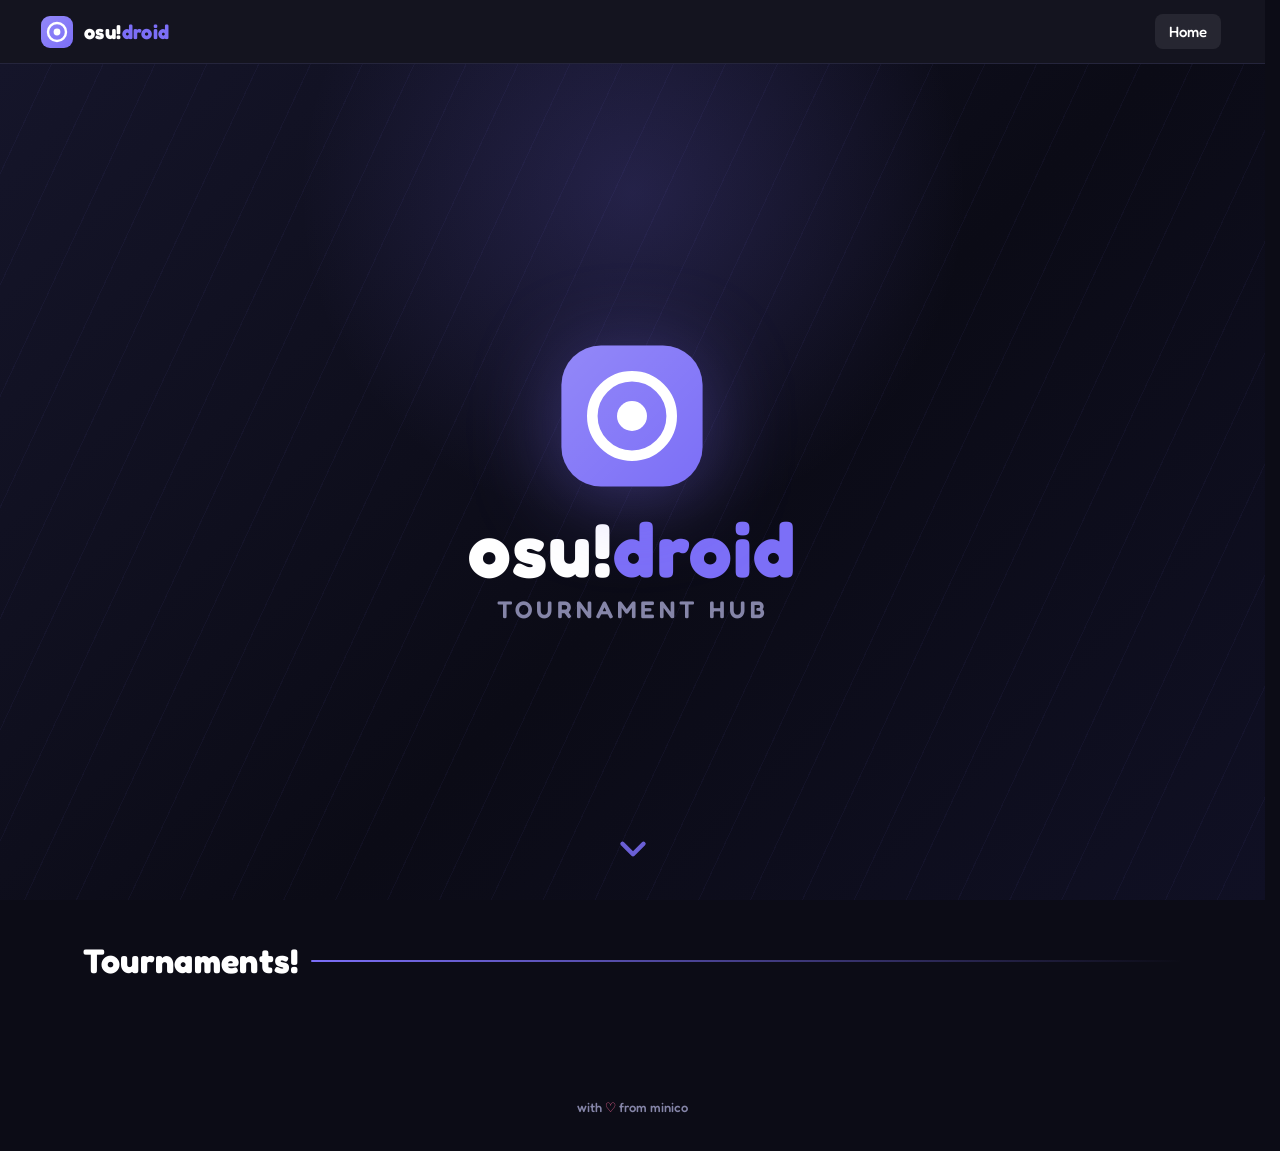
==== commit 3ad80bdd: "Country flags in match detail and mappool stats, admin map removal, fix #admin auth bypass" ====
--- a/index.html
+++ b/index.html
@@ -188,6 +188,9 @@
         <div class="field-label">Match schedule (one match per row — stage, IDs, time, players, staff, links)</div>
         <div id="meta-ms-rows"></div>
         <button class="btn secondary" style="width:auto;" onclick="addMsRow()">＋ Add match schedule row</button>
+        <div class="field-label" style="margin-top:1rem;">Name aliases (merge a player's alt nicks into one profile — old nick → canonical nick)</div>
+        <div id="meta-alias-rows"></div>
+        <button class="btn secondary" style="width:auto;" onclick="addAliasRow()">＋ Add alias</button>
         <div class="field-label" style="margin-top:1rem;">Banner image (shown on the home gallery card)</div>
         <div class="img-preview" id="banner-preview"></div>
         <div class="file-row">
--- a/style.css
+++ b/style.css
@@ -197,13 +197,17 @@
 .player-cell{display:flex;align-items:center;gap:8px;min-width:0;}
 .player-mini-av{width:24px;height:24px;border-radius:50%;flex:0 0 24px;background:var(--surface2) center/cover no-repeat;border:1px solid var(--border2);display:inline-flex;align-items:center;justify-content:center;color:var(--muted);font-family:var(--head);font-size:11px;font-weight:700;}
 .player-cell-name{overflow:hidden;text-overflow:ellipsis;white-space:nowrap;}
+/* COUNTRY FLAGS (flagcdn.com PNGs) */
+.flag{width:18px;height:14px;border-radius:2px;flex:0 0 auto;vertical-align:-2px;box-shadow:0 0 0 1px rgba(255,255,255,0.08);object-fit:cover;}
+.pl-flag{align-self:center;}
+.profile-flag{width:24px;height:18px;margin-right:8px;vertical-align:-3px;}
 .sc{font-weight:700;color:#fff;text-align:right;font-variant-numeric:tabular-nums;}
 .ac{text-align:right;font-variant-numeric:tabular-nums;color:#fff;}
 .ah{color:#5fd38a}.am{color:#f0c064}.al{color:#e57689;}
 .stage-bar-div{flex:0 0 auto;align-self:center;width:1px;height:22px;background:var(--border2);margin:0 10px;}
 .mm-stage-head{font-family:var(--head);font-weight:700;font-size:14px;color:var(--accent);text-transform:uppercase;letter-spacing:.05em;margin:22px 2px 10px;}
 .mm-stage-head:first-child{margin-top:2px;}
-.mc-cell{text-align:right;}
+.mc-cell{text-align:right;color:var(--muted);font-size:11px;white-space:nowrap;overflow:hidden;text-overflow:ellipsis;}
 .mod-pills-cell{text-align:right;white-space:normal;line-height:1.6;}
 
 /* MOD PILLS */
@@ -294,6 +298,9 @@
 .sched-e-label{flex:1 1 130px;min-width:0;}
 .sched-e-dates{flex:1 1 150px;min-width:0;}
 .sched-e-del{background:var(--surface)!important;border:1px solid #ef535044!important;color:#ef5350!important;border-radius:6px;width:30px;height:34px;cursor:pointer;font-size:12px;flex-shrink:0;}
+.alias-edit-row{display:flex;gap:6px;align-items:center;margin-bottom:6px;}
+.alias-edit-row input{margin-bottom:0;flex:1 1 130px;min-width:0;}
+.alias-e-arrow{color:var(--muted);flex-shrink:0;font-weight:700;}
 .staff-edit-row{display:flex;flex-wrap:wrap;gap:6px;align-items:center;margin-bottom:8px;padding:8px;background:var(--surface2);border:1px solid var(--border);border-radius:8px;}
 .staff-edit-row input{margin-bottom:0;}
 .staff-e-prev{flex-shrink:0;}
@@ -483,6 +490,15 @@
 .mm-foot-margin{font-size:11px;color:var(--muted);text-transform:uppercase;letter-spacing:.05em;text-align:center;flex:1;}
 
 /* in-match add-score form (admin only) */
+/* admin: remove a map from a match (✕ on the map card) + restore list */
+.mm-map-del{margin-left:auto;flex-shrink:0;background:var(--surface);border:1px solid #ef535044;color:#ef5350;border-radius:6px;width:26px;height:26px;cursor:pointer;font-size:12px;line-height:1;}
+.mm-map-del:hover{background:#ef535022;border-color:#ef5350aa;}
+.mm-hidden{margin-top:1.5rem;background:var(--surface2);border:1px dashed var(--border2);border-radius:12px;padding:12px 16px;}
+.mm-hidden-title{font-family:var(--head);font-weight:700;font-size:12px;color:var(--muted);text-transform:uppercase;letter-spacing:.05em;margin-bottom:8px;}
+.mm-hidden-row{display:flex;align-items:center;gap:10px;padding:4px 0;}
+.mm-hidden-name{flex:1;min-width:0;font-size:12px;color:var(--muted);overflow:hidden;text-overflow:ellipsis;white-space:nowrap;}
+.mm-hidden-restore{flex-shrink:0;background:var(--surface);border:1px solid var(--border2);color:var(--text);border-radius:6px;padding:4px 10px;font-size:11px;cursor:pointer;}
+.mm-hidden-restore:hover{border-color:var(--accent);color:var(--accent);}
 .mm-addbox{margin-top:1.5rem;background:var(--surface2);border:1px solid var(--border);border-radius:12px;padding:14px 16px;}
 .mm-addbox-title{font-family:var(--head);font-weight:600;font-size:13px;color:var(--accent);margin-bottom:10px;}
 .mm-addgrid{display:flex;flex-wrap:wrap;gap:8px;align-items:center;}
